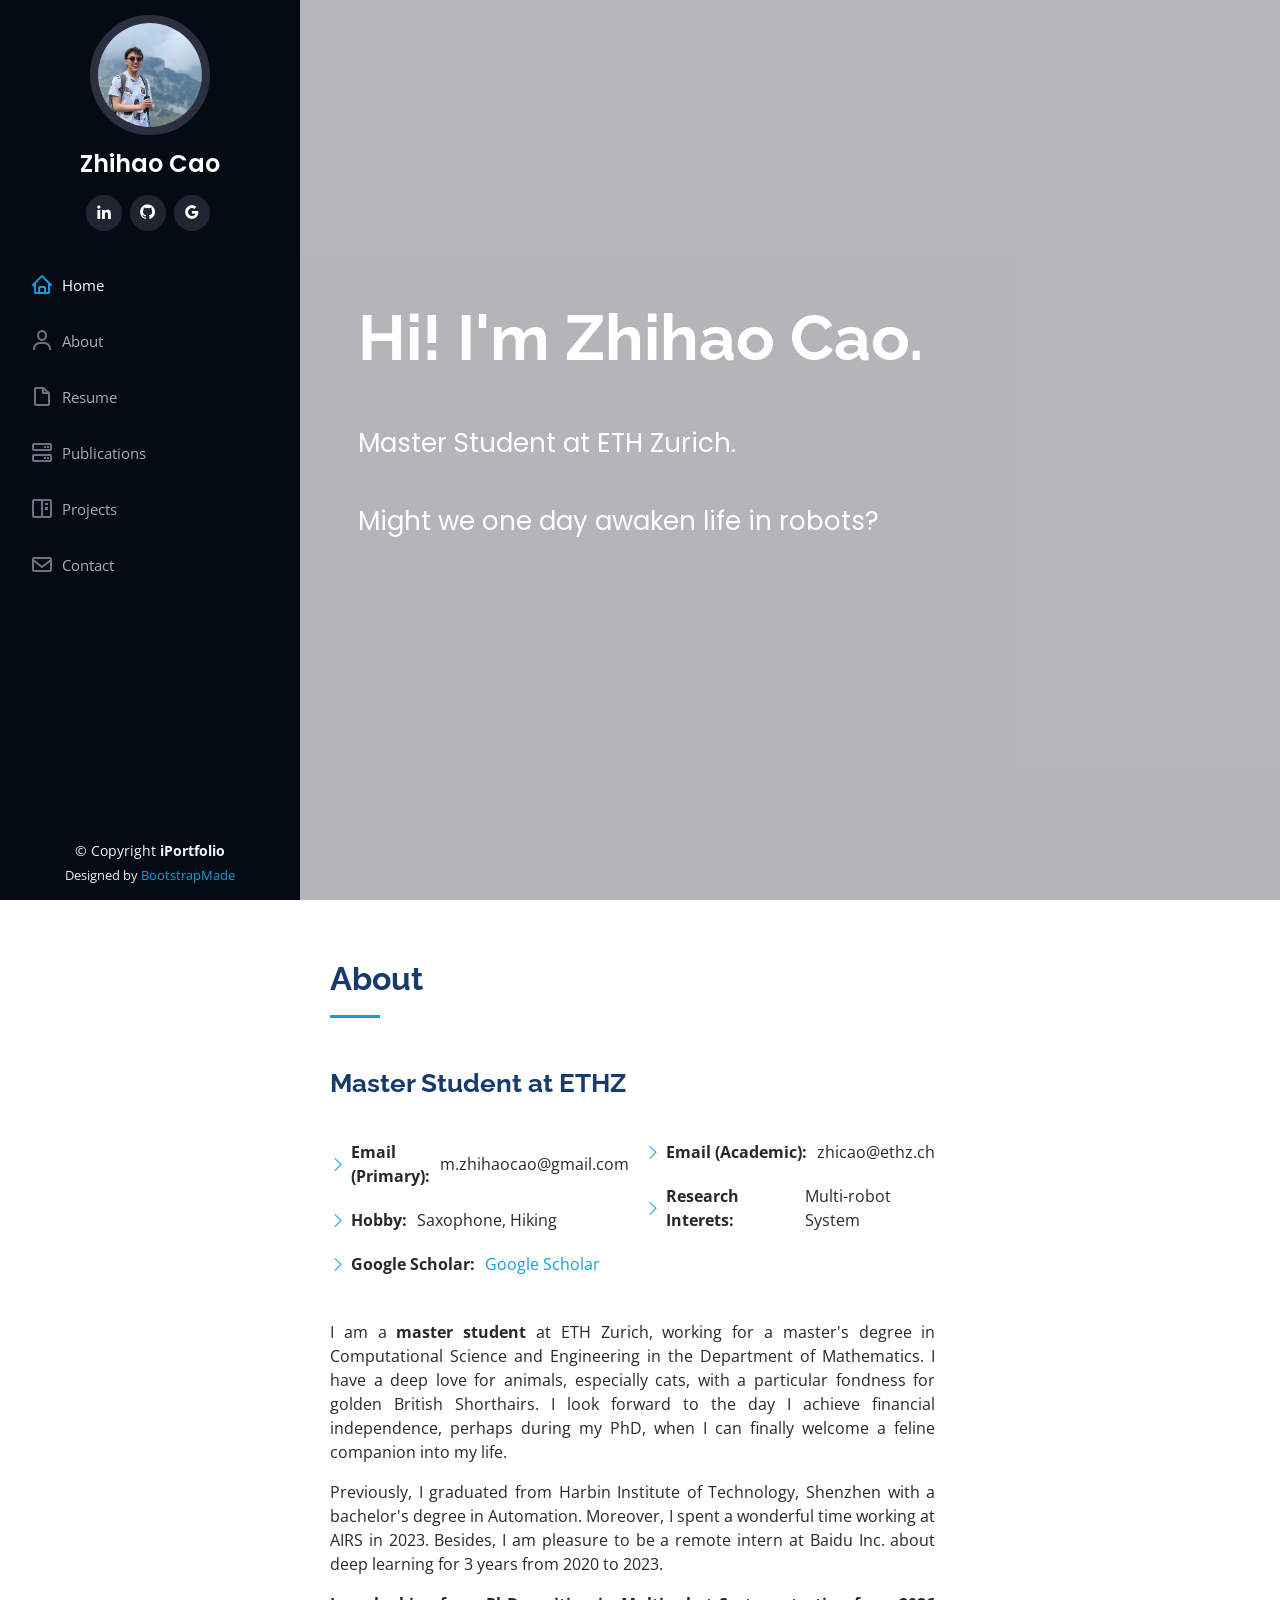
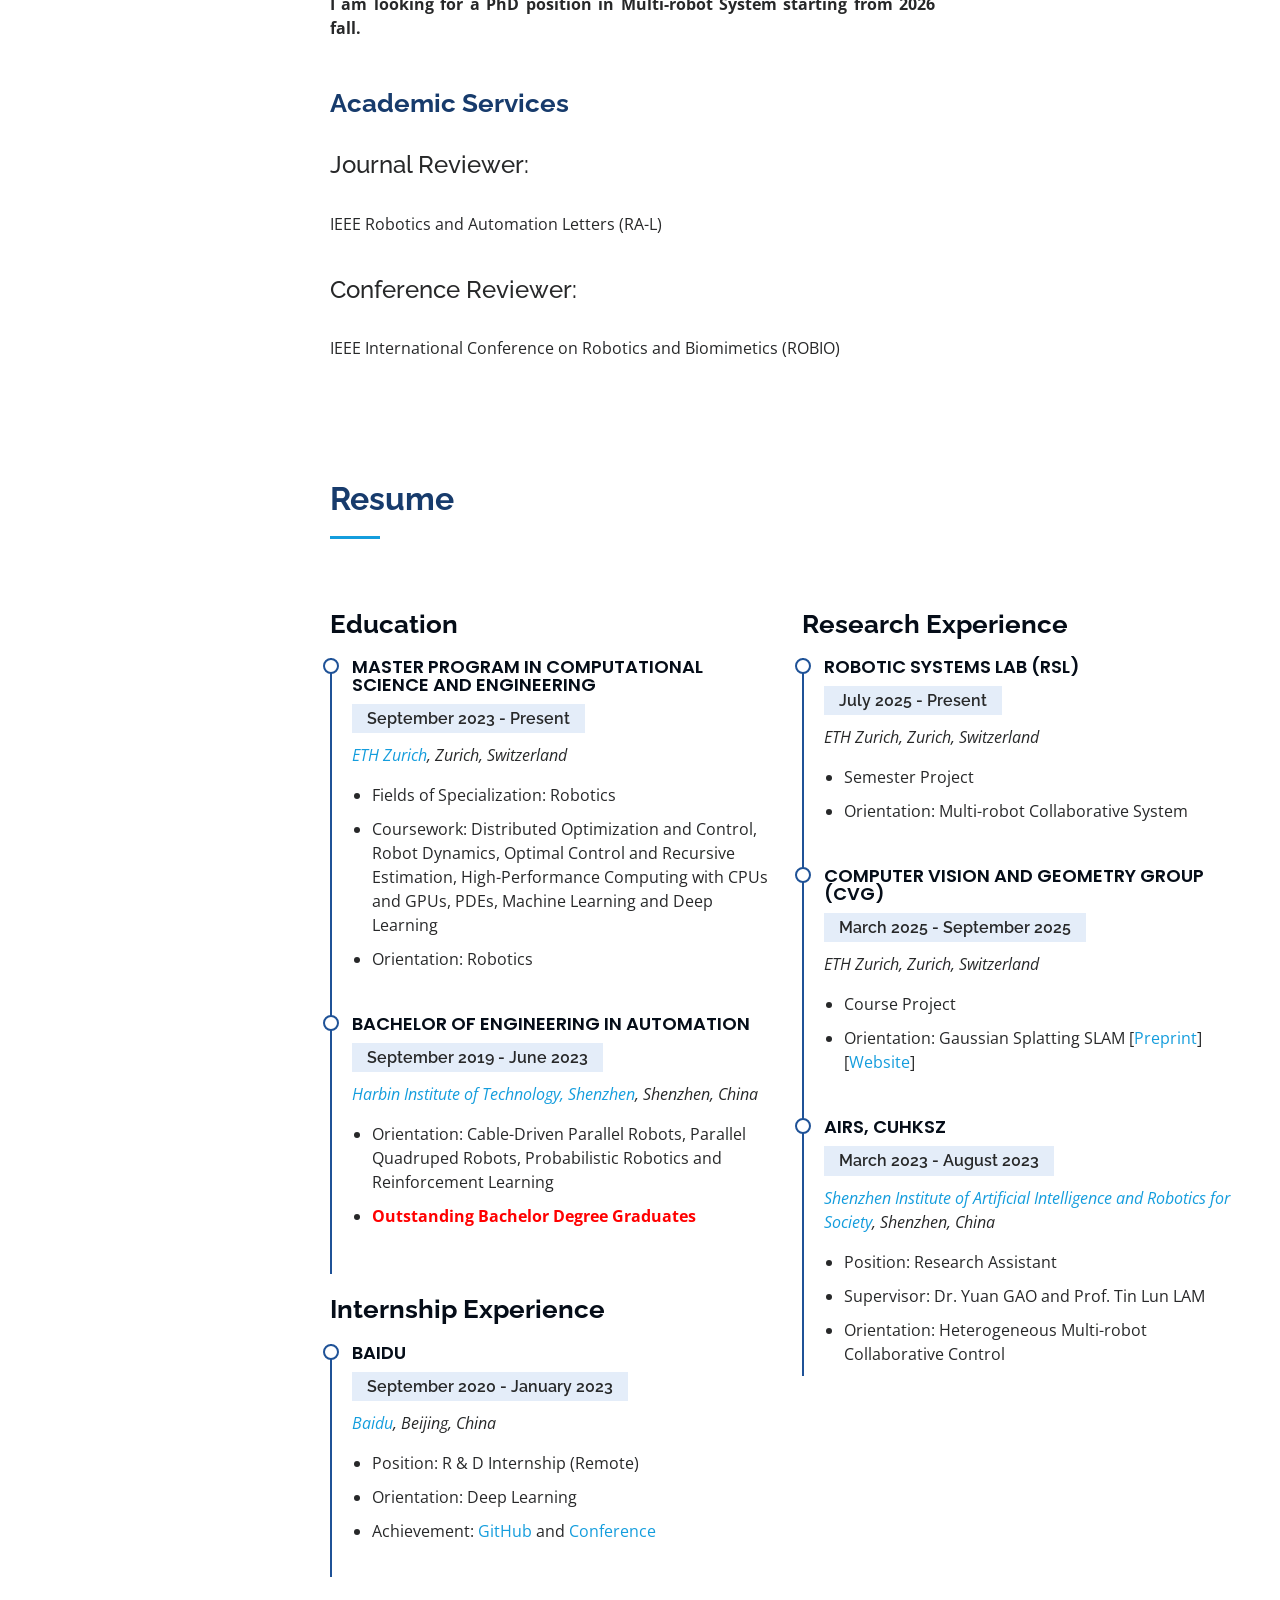
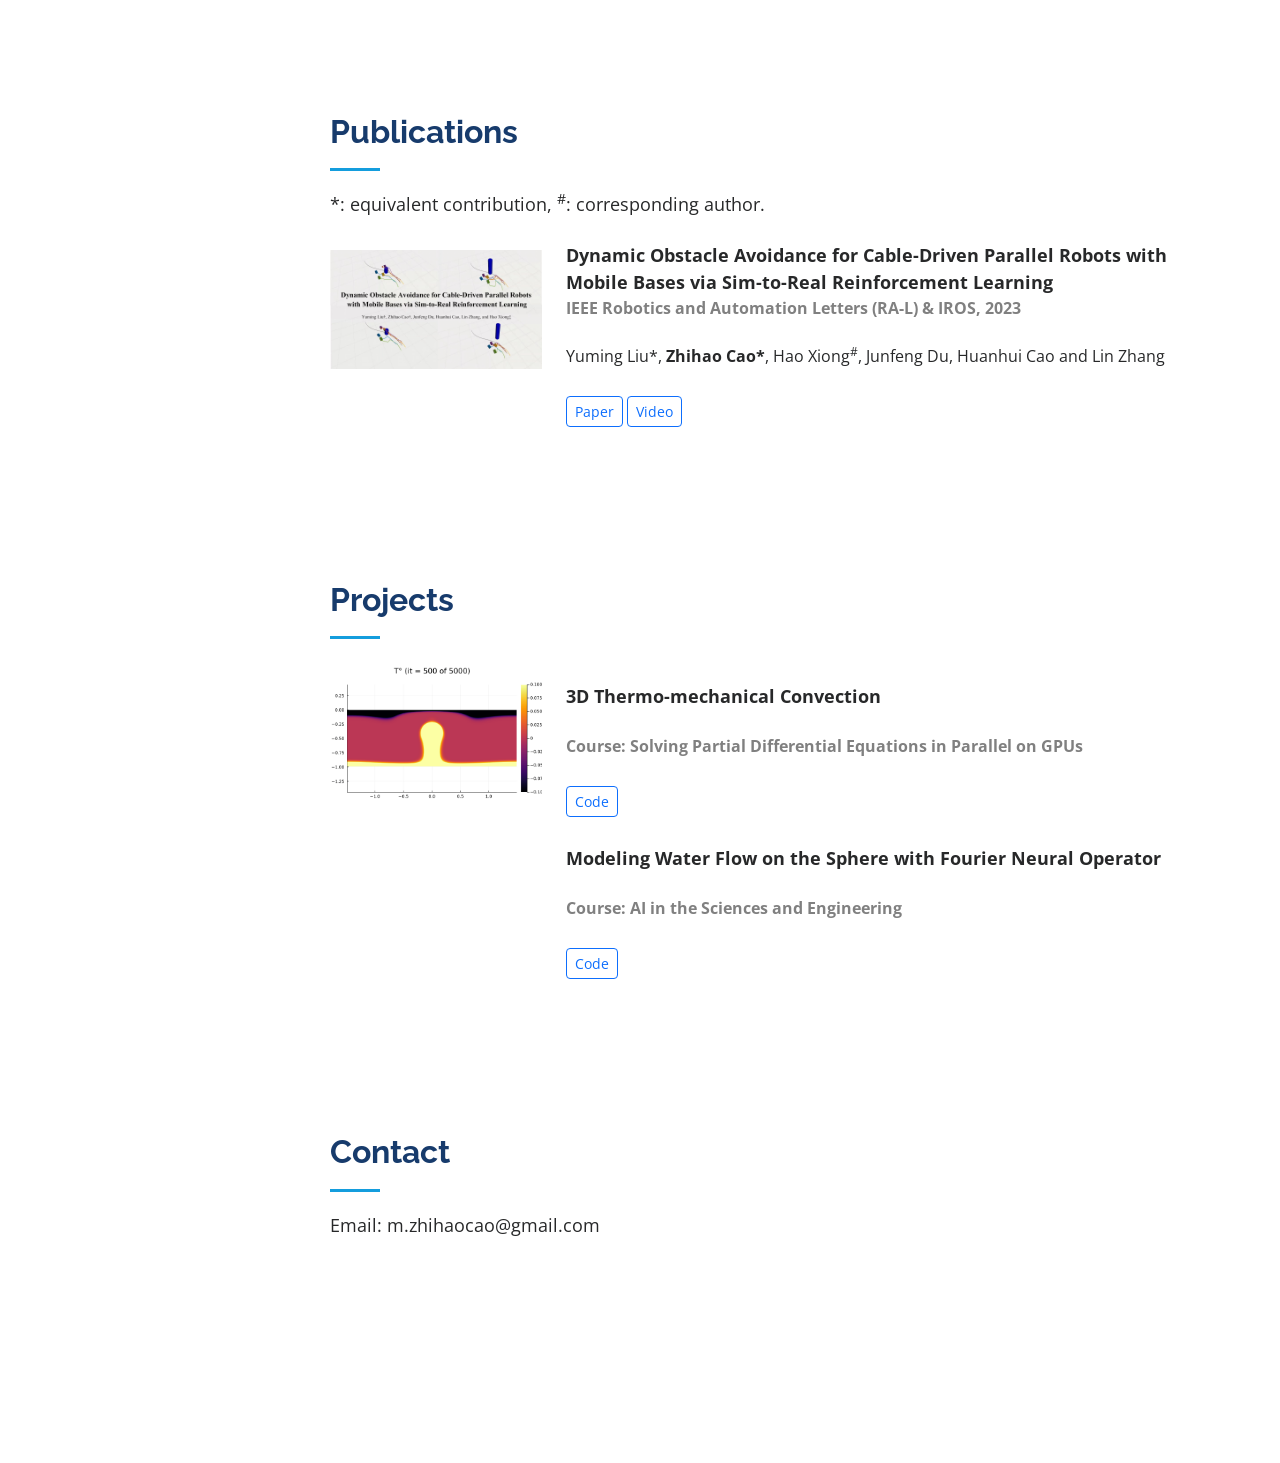
==== index.html @ 2701eff5 "Update Update" ====
<!DOCTYPE html>
<html lang="en">

<head>
  <meta charset="utf-8">
  <meta content="width=device-width, initial-scale=1.0" name="viewport">

  <title>Zhihao Cao</title>
  <meta content="" name="description">
  <meta content="" name="keywords">

  <!-- Favicons -->
  <link href="assets/img/favicon.png" rel="icon">
  <link href="assets/img/favicon.png" rel="apple-touch-icon">

  <!-- Google Fonts -->
  <link href="https://fonts.googleapis.com/css?family=Open+Sans:300,300i,400,400i,600,600i,700,700i|Raleway:300,300i,400,400i,500,500i,600,600i,700,700i|Poppins:300,300i,400,400i,500,500i,600,600i,700,700i" rel="stylesheet">

  <!-- Vendor CSS Files -->
  <link href="assets/vendor/aos/aos.css" rel="stylesheet">
  <link href="assets/vendor/bootstrap/css/bootstrap.min.css" rel="stylesheet">
  <link href="assets/vendor/bootstrap-icons/bootstrap-icons.css" rel="stylesheet">
  <link href="assets/vendor/boxicons/css/boxicons.min.css" rel="stylesheet">
  <link href="assets/vendor/glightbox/css/glightbox.min.css" rel="stylesheet">
  <link href="assets/vendor/swiper/swiper-bundle.min.css" rel="stylesheet">

  <!-- Template Main CSS File -->
  <link href="assets/css/style.css" rel="stylesheet">

  <!-- =======================================================
  * Template Name: iPortfolio
  * Updated: Nov 17 2023 with Bootstrap v5.3.2
  * Template URL: https://bootstrapmade.com/iportfolio-bootstrap-portfolio-websites-template/
  * Author: BootstrapMade.com
  * License: https://bootstrapmade.com/license/
  ======================================================== -->
</head>

<body>

  <!-- ======= Mobile nav toggle button ======= -->
  <i class="bi bi-list mobile-nav-toggle d-xl-none"></i>

  <!-- ======= Header ======= -->
  <header id="header">
    <div class="d-flex flex-column">

      <div class="profile">
        <img src="assets/img/profile.jpg" alt="" class="img-fluid rounded-circle">
        <h1 class="text-light"><a href="index.html">Zhihao Cao</a></h1>
        <div class="social-links mt-3 text-center">
          <a href="https://www.linkedin.com/in/zhihao-cao-980289285/" class="linkedin"><i class="bx bxl-linkedin"></i></a>
          <a href="https://github.com/WhiteFireFox" class="github"><i class="bx bxl-github"></i></a>
          <a href="https://scholar.google.com/citations?user=wr1bDPoAAAAJ&hl=en" class="google-scholar"><i class="bx bxl-google"></i></a>
        </div>
      </div>

      <nav id="navbar" class="nav-menu navbar">
        <ul>
          <li><a href="#hero" class="nav-link scrollto active"><i class="bx bx-home"></i> <span>Home</span></a></li>
          <li><a href="#about" class="nav-link scrollto"><i class="bx bx-user"></i> <span>About</span></a></li>
          <li><a href="#resume" class="nav-link scrollto"><i class="bx bx-file-blank"></i> <span>Resume</span></a></li>
          <li><a href="#publications" class="nav-link scrollto"><i class="bx bx-server"></i> <span>Publications</span></a></li>
          <li><a href="#projects" class="nav-link scrollto"><i class="bx bx-book-content"></i> <span>Projects</span></a></li>
          <li><a href="#contact" class="nav-link scrollto"><i class="bx bx-envelope"></i> <span>Contact</span></a></li>
        </ul>
      </nav><!-- .nav-menu -->
    </div>
  </header><!-- End Header -->

  <!-- ======= Hero Section ======= -->
  <section id="hero" class="d-flex flex-column justify-content-center align-items-center">
    <div class="hero-container" data-aos="fade-in">
      <h1>Hi! I'm Zhihao Cao.</h1><br><br>
      <p>Master Student at ETH Zurich.<br><br>Might we one day awaken life in robots?</p>
    </div>
  </section><!-- End Hero -->

  <main id="main">

    <!-- ======= About Section ======= -->
    <section id="about" class="about">
      <div class="container">

        <div class="section-title">
          <h2>About</h2>
        </div>

        <div class="row">
          <div class="col-lg-8 pt-4 pt-lg-0 content" data-aos="fade-left">
            <h3>Master Student at ETHZ</h3>
            <p class="fst-italic">
            </p>
            <br>
            <div class="row">
              <div class="col-lg-6">
                <ul>
                  <li><i class="bi bi-chevron-right"></i> <strong>Email (Primary):</strong> <span>m.zhihaocao@gmail.com</span></li>
                  <li><i class="bi bi-chevron-right"></i> <strong>Hobby:</strong> <span>Saxophone, Hiking</span></li>
                  <li><i class="bi bi-chevron-right"></i> <strong>Google Scholar:</strong> <span><a href="https://scholar.google.com/citations?user=wr1bDPoAAAAJ&hl=en" target="_blank" rel="external">Google Scholar</a></span></li>
                </ul>
              </div>
              <div class="col-lg-6">
                <ul>
                  <li><i class="bi bi-chevron-right"></i> <strong>Email (Academic):</strong> <span>zhicao@ethz.ch</span></li>
                  <li><i class="bi bi-chevron-right"></i> <strong>Research Interets:</strong> <span>Multi-robot System</span></li>
                </ul>
              </div>
            </div>
            <br>
            <p align="justify">I am a <b>master student</b> at ETH Zurich, 
              working for a master's degree in Computational Science and Engineering in the Department of Mathematics. 
              I have a deep love for animals, especially cats, with a particular fondness for golden British Shorthairs. 
              I look forward to the day I achieve financial independence, perhaps during my PhD, when I can finally welcome a feline companion into my life.</p>
            <p align="justify">Previously, I graduated from Harbin Institute of Technology, Shenzhen with a bachelor's degree in Automation.
              Moreover, I spent a wonderful time working at AIRS in 2023. Besides, I am pleasure to be a remote intern at Baidu Inc. about deep learning 
              for 3 years from 2020 to 2023.</p>
            <p align="justify"><b>I am looking for a PhD position in Multi-robot System starting from 2026 fall.</b></p>
          </div>
        </div>

        <br><br>
        <div class="row">
          <div class="col-lg-8 pt-4 pt-lg-0 content" data-aos="fade-left">
            <h3>Academic Services</h3><br>
            <h4>Journal Reviewer:</h3><br>
              <p align="justify">IEEE Robotics and Automation Letters (RA-L)</p><br>
            <h4>Conference Reviewer:</h3><br>
              <p align="justify">IEEE International Conference on Robotics and Biomimetics (ROBIO)</p>
          </div>
        </div>
      </div>
    </section>


    <!-- ======= Resume Section ======= -->
    <section id="resume" class="resume">
      <div class="container">

        <div class="section-title">
          <h2>Resume</h2>
          </div>
        <div class="row">
          <div class="col-lg-6" data-aos="fade-up">
            <h3 class="resume-title">Education</h3>
            <div class="resume-item">
              <h4>Master Program in Computational Science and Engineering</h4>
              <h5>September 2023 - Present</h5>
              <p><em><a href="https://ethz.ch/en.html" target="_blank">ETH Zurich</a>, Zurich, Switzerland</em></p>
              <ul>
                <li>Fields of Specialization: Robotics</li>
                <li>Coursework: Distributed Optimization and Control, Robot Dynamics, Optimal Control and Recursive Estimation, High-Performance Computing with CPUs and GPUs, PDEs, Machine Learning and Deep Learning</li>
                <li>Orientation: Robotics</li>
              </ul>
            </div>
            <div class="resume-item">
              <h4>Bachelor of Engineering in Automation</h4>
              <h5>September 2019 - June 2023</h5>
              <p><em><a href="http://en.hitsz.edu.cn/" target="_blank">Harbin Institute of Technology, Shenzhen</a>, Shenzhen, China</em></p>
              <ul>
                <li>Orientation: Cable-Driven Parallel Robots, Parallel Quadruped Robots, Probabilistic Robotics and Reinforcement Learning
                </li>
                <li><b><font color="red">Outstanding Bachelor Degree Graduates</font></b>
                </li>
              </ul>
            </div>
            <h3 class="resume-title">Internship Experience</h3>
            <div class="resume-item pb-0">
              <h4>Baidu</h4>
              <h5>September 2020 - January 2023</h5>
              <p><em><a href="https://home.baidu.com/" target="_blank">
                Baidu</a>, Beijing, China</em></p>
                <ul>
                  <li>Position: R & D Internship (Remote)</li>
                  <li>Orientation: Deep Learning</li>
                  <li>Achievement: <a href="https://github.com/AgentMaker" target="_blank">
                    GitHub</a> and 
                    <a href="https://www.wavesummit.com.cn/2021Winter/#/agenda?page=1" target="_blank">
                    Conference</a>
                  </li><br>
                </ul>
            </div>
          </div>

          <div class="col-lg-6" data-aos="fade-up" data-aos-delay="100">
            <h3 class="resume-title">Research Experience</h3>
            <div class="resume-item">
              <h4>Robotic Systems Lab (RSL)</h4>
              <h5>July 2025 - Present</h5>
              <p><em>ETH Zurich, Zurich, Switzerland</em></p>
              <ul>
                <li>Semester Project</li>
                <li>Orientation: Multi-robot Collaborative System<br></li>
              </ul>
            </div>
            <div class="resume-item">
              <h4>Computer Vision and Geometry Group (CVG)</h4>
              <h5>March 2025 - September 2025</h5>
              <p><em>ETH Zurich, Zurich, Switzerland</em></p>
              <ul>
                <li>Course Project</li>
                <li>Orientation: Gaussian Splatting SLAM [<a href="https://arxiv.org/abs/2509.14191" target="_blank">Preprint</a>] [<a href="https://anonymous.4open.science/w/MCGSSLAM-A8F8" target="_blank">Website</a>]<br></li>
              </ul>
            </div>
            <div class="resume-item">
              <h4>AIRS, CUHKSZ</h4>
              <h5>March 2023 - August 2023</h5>
              <p><em><a href="https://airs.cuhk.edu.cn" target="_blank">
                Shenzhen Institute of Artificial Intelligence and Robotics for Society</a>, Shenzhen, China</em></p>
              <ul>
                <li>Position: Research Assistant</li>			
                <li>Supervisor: Dr. Yuan GAO and Prof. Tin Lun LAM</li>
                <li>Orientation: Heterogeneous Multi-robot Collaborative Control<br></li>
              </ul>
            </div>
            
          </div>

        </div>

      </div>
    </section><!-- End Resume Section -->

    <!-- ======= Publication Section ======= -->
    <section id="publications" class="services">
      <div class="container">

        <div class="section-title">
          <h2>Publications</h2>
          <font size="4pt" >*: equivalent contribution, <sup>#</sup>:  corresponding author.</font><br><br>
          <div class="row gy-4">
            <div class="col-lg-3 pt-lg-2">
              <img src="assets/img/publication/rl_mcdpr.jpg" class="img-fluid" alt="">
            </div>
            <div class="col-lg-8 pt-4 pt-lg-0 content">
              <p class="font-italic">
                <font size="4pt"><b>Dynamic Obstacle Avoidance for Cable-Driven Parallel Robots with Mobile Bases via Sim-to-Real Reinforcement Learning</b></font><br>
                <strong>
                  <font size="3pt" color="grey"> IEEE Robotics and Automation Letters (RA-L) & IROS, 2023</font>
                </strong>
                <br><br>
                <font size="3pt">Yuming Liu*, <b>Zhihao Cao*</b>, Hao Xiong<sup>#</sup>, Junfeng Du, Huanhui Cao and Lin Zhang</font><br><br>
                <a class="btn btn-outline-primary my-1 mr-1 btn-sm" href="https://ieeexplore.ieee.org/document/10035491" target="_blank">Paper</a>
                <a class="btn btn-outline-primary my-1 mr-1 btn-sm" href="https://youtu.be/GRsL08lmYvA" target="_blank">Video</a>
              </p>
              </p>
            </div>
          </div>
        </div>
      </div>
    </section><!-- End Services Section -->

    <!-- ======= Portfolio Section ======= -->
    <section id="projects" class="services">
      <div class="container">
        <div class="section-title">
          <h2>Projects</h2>
          <div class="row gy-4">
            <div class="col-lg-3 pt-lg-2">
              <img src="assets/img/project/ThermalConvect2D_MPI.gif" class="img-fluid" alt="">
            </div>
            <div class="col-lg-8 pt-4 pt-lg-0 content">
              <p class="font-italic">
                <br><font size="4pt"><b>3D Thermo-mechanical Convection</b></font><br><br>
                <strong>
                  <font size="3pt" color="grey">Course: Solving Partial Differential Equations in Parallel on GPUs</font>
                </strong><br><br>
                <a class="btn btn-outline-primary my-1 mr-1 btn-sm" href="https://github.com/WhiteFireFox/ThermalConvection3D.jl" target="_blank">Code</a>
              </p>
              </p>
            </div>
          </div>

          <div class="row gy-4">
            <div class="col-lg-3 pt-lg-2">
              <img src="https://developer-blogs.nvidia.com/wp-content/uploads/2023/07/Spherical_Fourier_Neural.gif" class="img-fluid" alt="">
            </div>
            <div class="col-lg-8 pt-4 pt-lg-0 content">
              <p class="font-italic">
                <br><font size="4pt"><b>Modeling Water Flow on the Sphere with Fourier Neural Operator</b></font><br><br>
                <strong>
                  <font size="3pt" color="grey">Course: AI in the Sciences and Engineering</font>
                </strong><br><br>
                <a class="btn btn-outline-primary my-1 mr-1 btn-sm" href="https://github.com/WhiteFireFox/SFNO_Shallowwater" target="_blank">Code</a>
              </p>
              </p>
            </div>
          </div>
        </div>
      </div>
    </section><!-- End Services Section -->

    <!-- ======= Contact Section ======= -->
    <section id="contact" class="contact">
      <div class="container">

        <div class="section-title">
          <h2>Contact</h2>
          <font size="4pt" >Email: m.zhihaocao@gmail.com</font>
        </div><br><br>

        <p>
          <center>
          <div align="center" style="width:20%">
            <script type="text/javascript" id="clstr_globe" src="//clustrmaps.com/globe.js?t=tt&d=B5bO98Mq1KB4wI9Zf76R9PxFoZCmFmQDu5qI5DV2rmY"></script>
          </div>        
          </center>
        </p>

      </div>
    </section><!-- End Contact Section -->

  </main><!-- End #main -->

  <!-- ======= Footer ======= -->
  <footer id="footer">
    <div class="container">
      <div class="copyright">
        &copy; Copyright <strong><span>iPortfolio</span></strong>
      </div>
      <div class="credits">
        <!-- All the links in the footer should remain intact. -->
        <!-- You can delete the links only if you purchased the pro version. -->
        <!-- Licensing information: https://bootstrapmade.com/license/ -->
        <!-- Purchase the pro version with working PHP/AJAX contact form: https://bootstrapmade.com/iportfolio-bootstrap-portfolio-websites-template/ -->
        Designed by <a href="https://bootstrapmade.com/">BootstrapMade</a>
      </div>
    </div>
  </footer><!-- End  Footer -->

  <a href="#" class="back-to-top d-flex align-items-center justify-content-center"><i class="bi bi-arrow-up-short"></i></a>

  <!-- Vendor JS Files -->
  <script src="assets/vendor/purecounter/purecounter_vanilla.js"></script>
  <script src="assets/vendor/aos/aos.js"></script>
  <script src="assets/vendor/bootstrap/js/bootstrap.bundle.min.js"></script>
  <script src="assets/vendor/glightbox/js/glightbox.min.js"></script>
  <script src="assets/vendor/isotope-layout/isotope.pkgd.min.js"></script>
  <script src="assets/vendor/swiper/swiper-bundle.min.js"></script>
  <script src="assets/vendor/typed.js/typed.umd.js"></script>
  <script src="assets/vendor/waypoints/noframework.waypoints.js"></script>
  <script src="assets/vendor/php-email-form/validate.js"></script>

  <!-- Template Main JS File -->
  <script src="assets/js/main.js"></script>

</body>

</html>
---- assets/css/style.css ----
/**
* Template Name: iPortfolio
* Updated: Nov 17 2023 with Bootstrap v5.3.2
* Template URL: https://bootstrapmade.com/iportfolio-bootstrap-portfolio-websites-template/
* Author: BootstrapMade.com
* License: https://bootstrapmade.com/license/
*/

/*--------------------------------------------------------------
# General
--------------------------------------------------------------*/
body {
  font-family: "Open Sans", sans-serif;
  color: #272829;
}

a {
  color: #149ddd;
  text-decoration: none;
}

a:hover {
  color: #37b3ed;
  text-decoration: none;
}

h1,
h2,
h3,
h4,
h5,
h6 {
  font-family: "Raleway", sans-serif;
}

/*--------------------------------------------------------------
# Back to top button
--------------------------------------------------------------*/
.back-to-top {
  position: fixed;
  visibility: hidden;
  opacity: 0;
  right: 15px;
  bottom: 15px;
  z-index: 996;
  background: #149ddd;
  width: 40px;
  height: 40px;
  border-radius: 50px;
  transition: all 0.4s;
}

.back-to-top i {
  font-size: 28px;
  color: #fff;
  line-height: 0;
}

.back-to-top:hover {
  background: #2eafec;
  color: #fff;
}

.back-to-top.active {
  visibility: visible;
  opacity: 1;
}

/*--------------------------------------------------------------
# Header
--------------------------------------------------------------*/
#header {
  position: fixed;
  top: 0;
  left: 0;
  bottom: 0;
  width: 300px;
  transition: all ease-in-out 0.5s;
  z-index: 9997;
  transition: all 0.5s;
  padding: 0 15px;
  background: #040b14;
  overflow-y: auto;
}

#header .profile img {
  margin: 15px auto;
  display: block;
  width: 120px;
  border: 8px solid #2c2f3f;
}

#header .profile h1 {
  font-size: 24px;
  margin: 0;
  padding: 0;
  font-weight: 600;
  -moz-text-align-last: center;
  text-align-last: center;
  font-family: "Poppins", sans-serif;
}

#header .profile h1 a,
#header .profile h1 a:hover {
  color: #fff;
  text-decoration: none;
}

#header .profile .social-links a {
  font-size: 18px;
  display: inline-block;
  background: #212431;
  color: #fff;
  line-height: 1;
  padding: 8px 0;
  margin-right: 4px;
  border-radius: 50%;
  text-align: center;
  width: 36px;
  height: 36px;
  transition: 0.3s;
}

#header .profile .social-links a:hover {
  background: #149ddd;
  color: #fff;
  text-decoration: none;
}

#main {
  margin-left: 300px;
}

.container,
.container-fluid {
  padding-left: 30px;
  padding-right: 30px;
}

@media (max-width: 1199px) {
  #header {
    left: -300px;
  }

  #main {
    margin-left: 0;
  }

  .container,
  .container-fluid {
    padding-left: 12px;
    padding-right: 12px;
  }
}

/*--------------------------------------------------------------
# Navigation Menu
--------------------------------------------------------------*/
/* Desktop Navigation */
.nav-menu {
  padding: 30px 0 0 0;
}

.nav-menu * {
  margin: 0;
  padding: 0;
  list-style: none;
}

.nav-menu>ul>li {
  position: relative;
  white-space: nowrap;
}

.nav-menu a,
.nav-menu a:focus {
  display: flex;
  align-items: center;
  color: #a8a9b4;
  padding: 12px 15px;
  margin-bottom: 8px;
  transition: 0.3s;
  font-size: 15px;
}

.nav-menu a i,
.nav-menu a:focus i {
  font-size: 24px;
  padding-right: 8px;
  color: #6f7180;
}

.nav-menu a:hover,
.nav-menu .active,
.nav-menu .active:focus,
.nav-menu li:hover>a {
  text-decoration: none;
  color: #fff;
}

.nav-menu a:hover i,
.nav-menu .active i,
.nav-menu .active:focus i,
.nav-menu li:hover>a i {
  color: #149ddd;
}

/* Mobile Navigation */
.mobile-nav-toggle {
  position: fixed;
  right: 15px;
  top: 15px;
  z-index: 9998;
  border: 0;
  font-size: 24px;
  transition: all 0.4s;
  outline: none !important;
  background-color: #149ddd;
  color: #fff;
  width: 40px;
  height: 40px;
  display: inline-flex;
  align-items: center;
  justify-content: center;
  line-height: 0;
  border-radius: 50px;
  cursor: pointer;
}

.mobile-nav-active {
  overflow: hidden;
}

.mobile-nav-active #header {
  left: 0;
}

/*--------------------------------------------------------------
# Hero Section
--------------------------------------------------------------*/
#hero {
  width: 100%;
  height: 100vh;
  background: url("../img/hero-bg.png") top center;
  background-size: cover;
}

#hero:before {
  content: "";
  background: rgba(5, 13, 24, 0.3);
  position: absolute;
  bottom: 0;
  top: 0;
  left: 0;
  right: 0;
  z-index: 1;
}

#hero .hero-container {
  position: relative;
  z-index: 2;
  min-width: 300px;
}

#hero h1 {
  margin: 0 0 10px 0;
  font-size: 64px;
  font-weight: 700;
  line-height: 56px;
  color: #fff;
}

#hero p {
  color: #fff;
  margin-bottom: 50px;
  font-size: 26px;
  font-family: "Poppins", sans-serif;
}

#hero p span {
  color: #fff;
  padding-bottom: 4px;
  letter-spacing: 1px;
  border-bottom: 3px solid #149ddd;
}

@media (min-width: 1024px) {
  #hero {
    background-attachment: fixed;
  }
}

@media (max-width: 768px) {
  #hero h1 {
    font-size: 28px;
    line-height: 36px;
  }

  #hero h2 {
    font-size: 18px;
    line-height: 24px;
    margin-bottom: 30px;
  }
}

/*--------------------------------------------------------------
# Sections General
--------------------------------------------------------------*/
section {
  padding: 60px 0;
  overflow: hidden;
}

.section-bg {
  background: #f5f8fd;
}

.section-title {
  padding-bottom: 30px;
}

.section-title h2 {
  font-size: 32px;
  font-weight: bold;
  margin-bottom: 20px;
  padding-bottom: 20px;
  position: relative;
  color: #173b6c;
}

.section-title h2::after {
  content: "";
  position: absolute;
  display: block;
  width: 50px;
  height: 3px;
  background: #149ddd;
  bottom: 0;
  left: 0;
}

.section-title p {
  margin-bottom: 0;
}

/*--------------------------------------------------------------
# About
--------------------------------------------------------------*/
.about .content h3 {
  font-weight: 700;
  font-size: 26px;
  color: #173b6c;
}

.about .content ul {
  list-style: none;
  padding: 0;
}

.about .content ul li {
  margin-bottom: 20px;
  display: flex;
  align-items: center;
}

.about .content ul strong {
  margin-right: 10px;
}

.about .content ul i {
  font-size: 16px;
  margin-right: 5px;
  color: #149ddd;
  line-height: 0;
}

.about .content p:last-child {
  margin-bottom: 0;
}

/*--------------------------------------------------------------
# Facts
--------------------------------------------------------------*/
.facts {
  padding-bottom: 30px;
}

.facts .count-box {
  padding: 30px;
  width: 100%;
}

.facts .count-box i {
  display: block;
  font-size: 44px;
  color: #149ddd;
  float: left;
  line-height: 0;
}

.facts .count-box span {
  font-size: 48px;
  line-height: 40px;
  display: block;
  font-weight: 700;
  color: #050d18;
  margin-left: 60px;
}

.facts .count-box p {
  padding: 15px 0 0 0;
  margin: 0 0 0 60px;
  font-family: "Raleway", sans-serif;
  font-size: 14px;
  color: #122f57;
}

.facts .count-box a {
  font-weight: 600;
  display: block;
  margin-top: 20px;
  color: #122f57;
  font-size: 15px;
  font-family: "Poppins", sans-serif;
  transition: ease-in-out 0.3s;
}

.facts .count-box a:hover {
  color: #1f5297;
}

/*--------------------------------------------------------------
# Akills
--------------------------------------------------------------*/
.skills .progress {
  height: 60px;
  display: block;
  background: none;
  border-radius: 0;
}

.skills .progress .skill {
  padding: 0;
  margin: 0 0 6px 0;
  text-transform: uppercase;
  display: block;
  font-weight: 600;
  font-family: "Poppins", sans-serif;
  color: #050d18;
}

.skills .progress .skill .val {
  float: right;
  font-style: normal;
}

.skills .progress-bar-wrap {
  background: #dce8f8;
  height: 10px;
}

.skills .progress-bar {
  width: 1px;
  height: 10px;
  transition: 0.9s;
  background-color: #149ddd;
}

/*--------------------------------------------------------------
# Resume
--------------------------------------------------------------*/
.resume .resume-title {
  font-size: 26px;
  font-weight: 700;
  margin-top: 20px;
  margin-bottom: 20px;
  color: #050d18;
}

.resume .resume-item {
  padding: 0 0 20px 20px;
  margin-top: -2px;
  border-left: 2px solid #1f5297;
  position: relative;
}

.resume .resume-item h4 {
  line-height: 18px;
  font-size: 18px;
  font-weight: 600;
  text-transform: uppercase;
  font-family: "Poppins", sans-serif;
  color: #050d18;
  margin-bottom: 10px;
}

.resume .resume-item h5 {
  font-size: 16px;
  background: #e4edf9;
  padding: 5px 15px;
  display: inline-block;
  font-weight: 600;
  margin-bottom: 10px;
}

.resume .resume-item ul {
  padding-left: 20px;
}

.resume .resume-item ul li {
  padding-bottom: 10px;
}

.resume .resume-item:last-child {
  padding-bottom: 0;
}

.resume .resume-item::before {
  content: "";
  position: absolute;
  width: 16px;
  height: 16px;
  border-radius: 50px;
  left: -9px;
  top: 0;
  background: #fff;
  border: 2px solid #1f5297;
}

/*--------------------------------------------------------------
# Portfolio
--------------------------------------------------------------*/
.portfolio .portfolio-item {
  margin-bottom: 30px;
}

.portfolio #portfolio-flters {
  padding: 0;
  margin: 0 auto 35px auto;
  list-style: none;
  text-align: center;
  background: #fff;
  border-radius: 50px;
  padding: 2px 15px;
}

.portfolio #portfolio-flters li {
  cursor: pointer;
  display: inline-block;
  padding: 10px 15px 8px 15px;
  font-size: 14px;
  font-weight: 600;
  line-height: 1;
  text-transform: uppercase;
  color: #272829;
  margin-bottom: 5px;
  transition: all 0.3s ease-in-out;
}

.portfolio #portfolio-flters li:hover,
.portfolio #portfolio-flters li.filter-active {
  color: #149ddd;
}

.portfolio #portfolio-flters li:last-child {
  margin-right: 0;
}

.portfolio .portfolio-wrap {
  transition: 0.3s;
  position: relative;
  overflow: hidden;
  z-index: 1;
}

.portfolio .portfolio-wrap::before {
  content: "";
  background: rgba(255, 255, 255, 0.5);
  position: absolute;
  left: 0;
  right: 0;
  top: 0;
  bottom: 0;
  transition: all ease-in-out 0.3s;
  z-index: 2;
  opacity: 0;
}

.portfolio .portfolio-wrap .portfolio-links {
  opacity: 1;
  left: 0;
  right: 0;
  bottom: -60px;
  z-index: 3;
  position: absolute;
  transition: all ease-in-out 0.3s;
  display: flex;
  justify-content: center;
}

.portfolio .portfolio-wrap .portfolio-links a {
  color: #fff;
  font-size: 28px;
  text-align: center;
  background: rgba(20, 157, 221, 0.75);
  transition: 0.3s;
  width: 50%;
}

.portfolio .portfolio-wrap .portfolio-links a:hover {
  background: rgba(20, 157, 221, 0.95);
}

.portfolio .portfolio-wrap .portfolio-links a+a {
  border-left: 1px solid #37b3ed;
}

.portfolio .portfolio-wrap:hover::before {
  top: 0;
  left: 0;
  right: 0;
  bottom: 0;
  opacity: 1;
}

.portfolio .portfolio-wrap:hover .portfolio-links {
  opacity: 1;
  bottom: 0;
}

/*--------------------------------------------------------------
# Portfolio Details
--------------------------------------------------------------*/
.portfolio-details {
  padding-top: 40px;
}

.portfolio-details .portfolio-details-slider img {
  width: 100%;
}

.portfolio-details .portfolio-details-slider .swiper-pagination {
  margin-top: 20px;
  position: relative;
}

.portfolio-details .portfolio-details-slider .swiper-pagination .swiper-pagination-bullet {
  width: 12px;
  height: 12px;
  background-color: #fff;
  opacity: 1;
  border: 1px solid #149ddd;
}

.portfolio-details .portfolio-details-slider .swiper-pagination .swiper-pagination-bullet-active {
  background-color: #149ddd;
}

.portfolio-details .portfolio-info {
  padding: 30px;
  box-shadow: 0px 0 30px rgba(5, 13, 24, 0.08);
}

.portfolio-details .portfolio-info h3 {
  font-size: 22px;
  font-weight: 700;
  margin-bottom: 20px;
  padding-bottom: 20px;
  border-bottom: 1px solid #eee;
}

.portfolio-details .portfolio-info ul {
  list-style: none;
  padding: 0;
  font-size: 15px;
}

.portfolio-details .portfolio-info ul li+li {
  margin-top: 10px;
}

.portfolio-details .portfolio-description {
  padding-top: 30px;
}

.portfolio-details .portfolio-description h2 {
  font-size: 26px;
  font-weight: 700;
  margin-bottom: 20px;
}

.portfolio-details .portfolio-description p {
  padding: 0;
}

/*--------------------------------------------------------------
# Services
--------------------------------------------------------------*/
.services .icon-box {
  margin-bottom: 20px;
}

.services .icon {
  float: left;
  display: flex;
  align-items: center;
  justify-content: center;
  width: 54px;
  height: 54px;
  background: #149ddd;
  border-radius: 50%;
  transition: 0.5s;
  border: 1px solid #149ddd;
}

.services .icon i {
  color: #fff;
  font-size: 24px;
  line-height: 0;
}

.services .icon-box:hover .icon {
  background: #fff;
}

.services .icon-box:hover .icon i {
  color: #149ddd;
}

.services .title {
  margin-left: 80px;
  font-weight: 700;
  margin-bottom: 15px;
  font-size: 18px;
}

.services .title a {
  color: #343a40;
}

.services .title a:hover {
  color: #149ddd;
}

.services .description {
  margin-left: 80px;
  line-height: 24px;
  font-size: 14px;
}

/*--------------------------------------------------------------
# Testimonials
--------------------------------------------------------------*/
.testimonials .testimonials-carousel,
.testimonials .testimonials-slider {
  overflow: hidden;
}

.testimonials .testimonial-item {
  box-sizing: content-box;
  text-align: center;
  min-height: 320px;
}

.testimonials .testimonial-item .testimonial-img {
  width: 90px;
  border-radius: 50%;
  margin: 0 auto;
}

.testimonials .testimonial-item h3 {
  font-size: 18px;
  font-weight: bold;
  margin: 10px 0 5px 0;
  color: #111;
}

.testimonials .testimonial-item h4 {
  font-size: 14px;
  color: #999;
  margin: 0;
}

.testimonials .testimonial-item .quote-icon-left,
.testimonials .testimonial-item .quote-icon-right {
  color: #c3e8fa;
  font-size: 26px;
}

.testimonials .testimonial-item .quote-icon-left {
  display: inline-block;
  left: -5px;
  position: relative;
}

.testimonials .testimonial-item .quote-icon-right {
  display: inline-block;
  right: -5px;
  position: relative;
  top: 10px;
}

.testimonials .testimonial-item p {
  font-style: italic;
  margin: 0 15px 15px 15px;
  padding: 20px;
  background: #fff;
  position: relative;
  margin-bottom: 35px;
  border-radius: 6px;
  box-shadow: 0px 2px 15px rgba(0, 0, 0, 0.1);
}

.testimonials .testimonial-item p::after {
  content: "";
  width: 0;
  height: 0;
  border-top: 20px solid #fff;
  border-right: 20px solid transparent;
  border-left: 20px solid transparent;
  position: absolute;
  bottom: -20px;
  left: calc(50% - 20px);
}

.testimonials .swiper-pagination {
  margin-top: 20px;
  position: relative;
}

.testimonials .swiper-pagination .swiper-pagination-bullet {
  width: 12px;
  height: 12px;
  background-color: #fff;
  opacity: 1;
  border: 1px solid #149ddd;
}

.testimonials .swiper-pagination .swiper-pagination-bullet-active {
  background-color: #149ddd;
}

/*--------------------------------------------------------------
# Contact
--------------------------------------------------------------*/
.contact {
  padding-bottom: 130px;
}

.contact .info {
  padding: 30px;
  background: #fff;
  width: 100%;
  box-shadow: 0 0 24px 0 rgba(0, 0, 0, 0.12);
}

.contact .info i {
  font-size: 20px;
  color: #149ddd;
  float: left;
  width: 44px;
  height: 44px;
  background: #dff3fc;
  display: flex;
  justify-content: center;
  align-items: center;
  border-radius: 50px;
  transition: all 0.3s ease-in-out;
}

.contact .info h4 {
  padding: 0 0 0 60px;
  font-size: 22px;
  font-weight: 600;
  margin-bottom: 5px;
  color: #050d18;
}

.contact .info p {
  padding: 0 0 10px 60px;
  margin-bottom: 20px;
  font-size: 14px;
  color: #173b6c;
}

.contact .info .email p {
  padding-top: 5px;
}

.contact .info .social-links {
  padding-left: 60px;
}

.contact .info .social-links a {
  font-size: 18px;
  display: inline-block;
  background: #333;
  color: #fff;
  line-height: 1;
  padding: 8px 0;
  border-radius: 50%;
  text-align: center;
  width: 36px;
  height: 36px;
  transition: 0.3s;
  margin-right: 10px;
}

.contact .info .social-links a:hover {
  background: #149ddd;
  color: #fff;
}

.contact .info .email:hover i,
.contact .info .address:hover i,
.contact .info .phone:hover i {
  background: #149ddd;
  color: #fff;
}

.contact .php-email-form {
  width: 100%;
  padding: 30px;
  background: #fff;
  box-shadow: 0 0 24px 0 rgba(0, 0, 0, 0.12);
}

.contact .php-email-form .form-group {
  padding-bottom: 8px;
}

.contact .php-email-form .validate {
  display: none;
  color: red;
  margin: 0 0 15px 0;
  font-weight: 400;
  font-size: 13px;
}

.contact .php-email-form .error-message {
  display: none;
  color: #fff;
  background: #ed3c0d;
  text-align: left;
  padding: 15px;
  font-weight: 600;
}

.contact .php-email-form .error-message br+br {
  margin-top: 25px;
}

.contact .php-email-form .sent-message {
  display: none;
  color: #fff;
  background: #18d26e;
  text-align: center;
  padding: 15px;
  font-weight: 600;
}

.contact .php-email-form .loading {
  display: none;
  background: #fff;
  text-align: center;
  padding: 15px;
}

.contact .php-email-form .loading:before {
  content: "";
  display: inline-block;
  border-radius: 50%;
  width: 24px;
  height: 24px;
  margin: 0 10px -6px 0;
  border: 3px solid #18d26e;
  border-top-color: #eee;
  animation: animate-loading 1s linear infinite;
}

.contact .php-email-form .form-group {
  margin-bottom: 15px;
}

.contact .php-email-form label {
  padding-bottom: 8px;
}

.contact .php-email-form input,
.contact .php-email-form textarea {
  border-radius: 0;
  box-shadow: none;
  font-size: 14px;
}

.contact .php-email-form input {
  height: 44px;
}

.contact .php-email-form textarea {
  padding: 10px 15px;
}

.contact .php-email-form button[type=submit] {
  background: #149ddd;
  border: 0;
  padding: 10px 24px;
  color: #fff;
  transition: 0.4s;
  border-radius: 4px;
}

.contact .php-email-form button[type=submit]:hover {
  background: #37b3ed;
}

@keyframes animate-loading {
  0% {
    transform: rotate(0deg);
  }

  100% {
    transform: rotate(360deg);
  }
}

/*--------------------------------------------------------------
# Breadcrumbs
--------------------------------------------------------------*/
.breadcrumbs {
  padding: 20px 0;
  background: #f9f9f9;
}

.breadcrumbs h2 {
  font-size: 26px;
  font-weight: 300;
}

.breadcrumbs ol {
  display: flex;
  flex-wrap: wrap;
  list-style: none;
  padding: 0;
  margin: 0;
  font-size: 15px;
}

.breadcrumbs ol li+li {
  padding-left: 10px;
}

.breadcrumbs ol li+li::before {
  display: inline-block;
  padding-right: 10px;
  color: #0e2442;
  content: "/";
}

@media (max-width: 768px) {
  .breadcrumbs .d-flex {
    display: block !important;
  }

  .breadcrumbs ol {
    display: block;
  }

  .breadcrumbs ol li {
    display: inline-block;
  }
}

/*--------------------------------------------------------------
# Footer
--------------------------------------------------------------*/
#footer {
  padding: 15px;
  color: #f4f6fd;
  font-size: 14px;
  position: fixed;
  left: 0;
  bottom: 0;
  width: 300px;
  z-index: 9999;
  background: #040b14;
}

#footer .copyright {
  text-align: center;
}

#footer .credits {
  padding-top: 5px;
  text-align: center;
  font-size: 13px;
  color: #eaebf0;
}

@media (max-width: 1199px) {
  #footer {
    position: static;
    width: auto;
    padding-right: 20px 15px;
  }
}
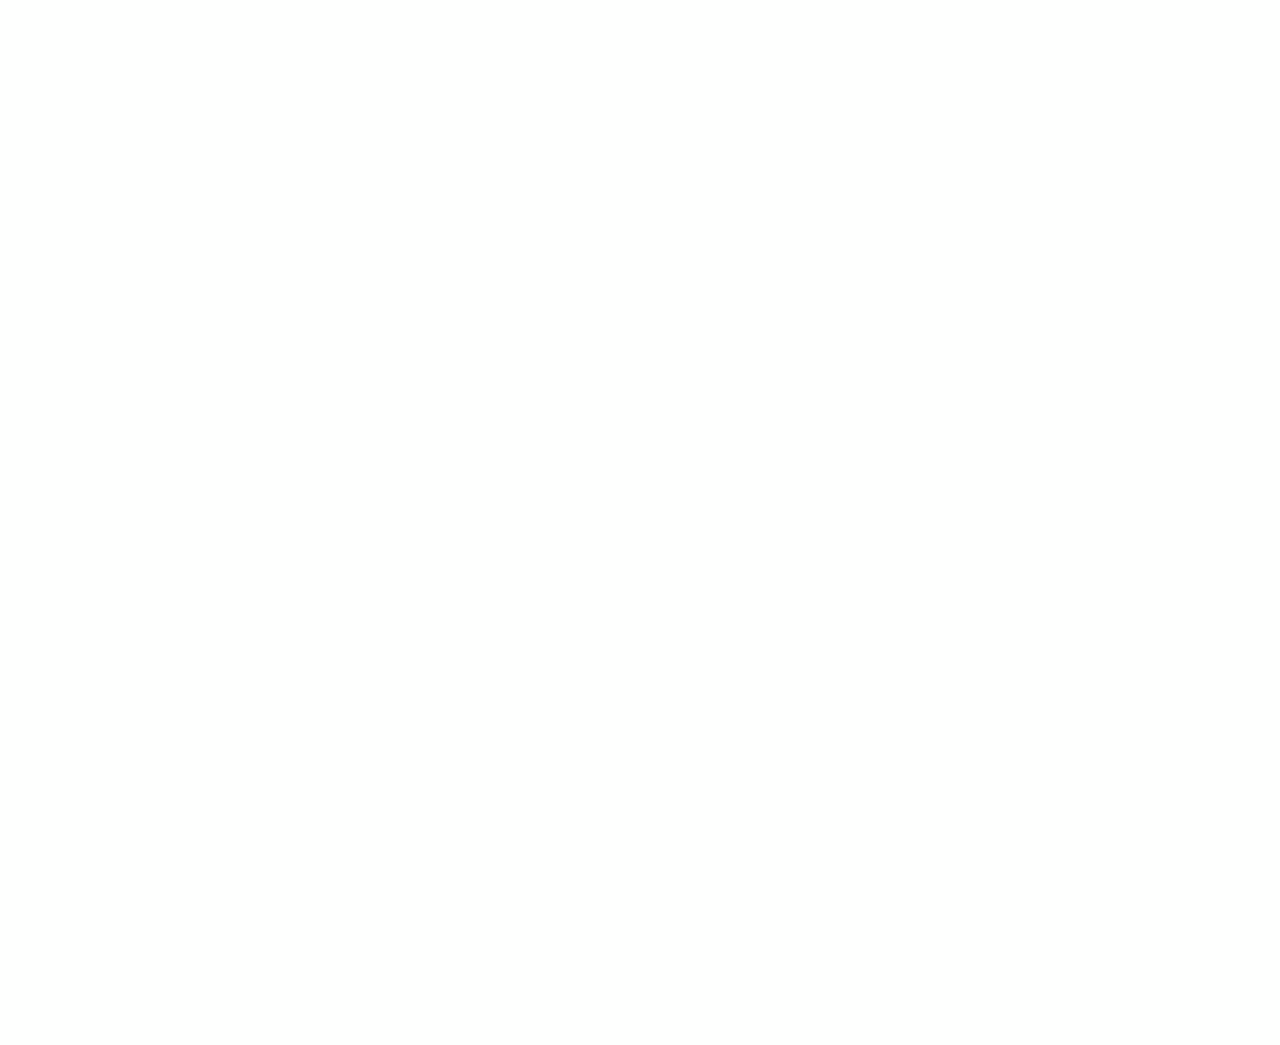
==== commit 44ebf24b: "update" ====
--- a/index.html
+++ b/index.html
@@ -1,349 +1,26 @@
-<!DOCTYPE html>
-<html lang="en">
-
-<head>
-  <meta charset="utf-8">
-  <meta content="width=device-width, initial-scale=1.0" name="viewport">
-
-  <title>Zhihao Cao</title>
-  <meta content="" name="description">
-  <meta content="" name="keywords">
-
-  <!-- Favicons -->
-  <link href="assets/img/favicon.png" rel="icon">
-  <link href="assets/img/favicon.png" rel="apple-touch-icon">
-
-  <!-- Google Fonts -->
-  <link href="https://fonts.googleapis.com/css?family=Open+Sans:300,300i,400,400i,600,600i,700,700i|Raleway:300,300i,400,400i,500,500i,600,600i,700,700i|Poppins:300,300i,400,400i,500,500i,600,600i,700,700i" rel="stylesheet">
-
-  <!-- Vendor CSS Files -->
-  <link href="assets/vendor/aos/aos.css" rel="stylesheet">
-  <link href="assets/vendor/bootstrap/css/bootstrap.min.css" rel="stylesheet">
-  <link href="assets/vendor/bootstrap-icons/bootstrap-icons.css" rel="stylesheet">
-  <link href="assets/vendor/boxicons/css/boxicons.min.css" rel="stylesheet">
-  <link href="assets/vendor/glightbox/css/glightbox.min.css" rel="stylesheet">
-  <link href="assets/vendor/swiper/swiper-bundle.min.css" rel="stylesheet">
-
-  <!-- Template Main CSS File -->
-  <link href="assets/css/style.css" rel="stylesheet">
-
-  <!-- =======================================================
-  * Template Name: iPortfolio
-  * Updated: Nov 17 2023 with Bootstrap v5.3.2
-  * Template URL: https://bootstrapmade.com/iportfolio-bootstrap-portfolio-websites-template/
-  * Author: BootstrapMade.com
-  * License: https://bootstrapmade.com/license/
-  ======================================================== -->
-</head>
-
-<body>
-
-  <!-- ======= Mobile nav toggle button ======= -->
-  <i class="bi bi-list mobile-nav-toggle d-xl-none"></i>
-
-  <!-- ======= Header ======= -->
-  <header id="header">
-    <div class="d-flex flex-column">
-
-      <div class="profile">
-        <img src="assets/img/profile.jpg" alt="" class="img-fluid rounded-circle">
-        <h1 class="text-light"><a href="index.html">Zhihao Cao</a></h1>
-        <div class="social-links mt-3 text-center">
-          <a href="https://www.linkedin.com/in/zhihao-cao-980289285/" class="linkedin"><i class="bx bxl-linkedin"></i></a>
-          <a href="https://github.com/WhiteFireFox" class="github"><i class="bx bxl-github"></i></a>
-          <a href="https://scholar.google.com/citations?user=wr1bDPoAAAAJ&hl=en" class="google-scholar"><i class="bx bxl-google"></i></a>
-        </div>
-      </div>
-
-      <nav id="navbar" class="nav-menu navbar">
-        <ul>
-          <li><a href="#hero" class="nav-link scrollto active"><i class="bx bx-home"></i> <span>Home</span></a></li>
-          <li><a href="#about" class="nav-link scrollto"><i class="bx bx-user"></i> <span>About</span></a></li>
-          <li><a href="#resume" class="nav-link scrollto"><i class="bx bx-file-blank"></i> <span>Resume</span></a></li>
-          <li><a href="#publications" class="nav-link scrollto"><i class="bx bx-server"></i> <span>Publications</span></a></li>
-          <li><a href="#projects" class="nav-link scrollto"><i class="bx bx-book-content"></i> <span>Projects</span></a></li>
-          <li><a href="#contact" class="nav-link scrollto"><i class="bx bx-envelope"></i> <span>Contact</span></a></li>
-        </ul>
-      </nav><!-- .nav-menu -->
-    </div>
-  </header><!-- End Header -->
-
-  <!-- ======= Hero Section ======= -->
-  <section id="hero" class="d-flex flex-column justify-content-center align-items-center">
-    <div class="hero-container" data-aos="fade-in">
-      <h1>Hi! I'm Zhihao Cao.</h1><br><br>
-      <p>Master Student at ETH Zurich.<br><br>Might we one day awaken life in robots?</p>
-    </div>
-  </section><!-- End Hero -->
-
-  <main id="main">
-
-    <!-- ======= About Section ======= -->
-    <section id="about" class="about">
-      <div class="container">
-
-        <div class="section-title">
-          <h2>About</h2>
-        </div>
-
-        <div class="row">
-          <div class="col-lg-8 pt-4 pt-lg-0 content" data-aos="fade-left">
-            <h3>Master Student at ETHZ</h3>
-            <p class="fst-italic">
-            </p>
-            <br>
-            <div class="row">
-              <div class="col-lg-6">
-                <ul>
-                  <li><i class="bi bi-chevron-right"></i> <strong>Email (Primary):</strong> <span>m.zhihaocao@gmail.com</span></li>
-                  <li><i class="bi bi-chevron-right"></i> <strong>Hobby:</strong> <span>Saxophone, Hiking</span></li>
-                  <li><i class="bi bi-chevron-right"></i> <strong>Google Scholar:</strong> <span><a href="https://scholar.google.com/citations?user=wr1bDPoAAAAJ&hl=en" target="_blank" rel="external">Google Scholar</a></span></li>
-                </ul>
-              </div>
-              <div class="col-lg-6">
-                <ul>
-                  <li><i class="bi bi-chevron-right"></i> <strong>Email (Academic):</strong> <span>zhicao@ethz.ch</span></li>
-                  <li><i class="bi bi-chevron-right"></i> <strong>Research Interets:</strong> <span>Multi-robot System</span></li>
-                </ul>
-              </div>
-            </div>
-            <br>
-            <p align="justify">I am a <b>master student</b> at ETH Zurich, 
-              working for a master's degree in Computational Science and Engineering in the Department of Mathematics. 
-              I have a deep love for animals, especially cats, with a particular fondness for golden British Shorthairs. 
-              I look forward to the day I achieve financial independence, perhaps during my PhD, when I can finally welcome a feline companion into my life.</p>
-            <p align="justify">Previously, I graduated from Harbin Institute of Technology, Shenzhen with a bachelor's degree in Automation.
-              Moreover, I spent a wonderful time working at AIRS in 2023. Besides, I am pleasure to be a remote intern at Baidu Inc. about deep learning 
-              for 3 years from 2020 to 2023.</p>
-            <p align="justify"><b>I am looking for a PhD position in Multi-robot System starting from 2026 fall.</b></p>
-          </div>
-        </div>
-
-        <br><br>
-        <div class="row">
-          <div class="col-lg-8 pt-4 pt-lg-0 content" data-aos="fade-left">
-            <h3>Academic Services</h3><br>
-            <h4>Journal Reviewer:</h3><br>
-              <p align="justify">IEEE Robotics and Automation Letters (RA-L)</p><br>
-            <h4>Conference Reviewer:</h3><br>
-              <p align="justify">IEEE International Conference on Robotics and Biomimetics (ROBIO)</p>
-          </div>
-        </div>
-      </div>
-    </section>
-
-
-    <!-- ======= Resume Section ======= -->
-    <section id="resume" class="resume">
-      <div class="container">
-
-        <div class="section-title">
-          <h2>Resume</h2>
-          </div>
-        <div class="row">
-          <div class="col-lg-6" data-aos="fade-up">
-            <h3 class="resume-title">Education</h3>
-            <div class="resume-item">
-              <h4>Master Program in Computational Science and Engineering</h4>
-              <h5>September 2023 - Present</h5>
-              <p><em><a href="https://ethz.ch/en.html" target="_blank">ETH Zurich</a>, Zurich, Switzerland</em></p>
-              <ul>
-                <li>Fields of Specialization: Robotics</li>
-                <li>Coursework: Distributed Optimization and Control, Robot Dynamics, Optimal Control and Recursive Estimation, High-Performance Computing with CPUs and GPUs, PDEs, Machine Learning and Deep Learning</li>
-                <li>Orientation: Robotics</li>
-              </ul>
-            </div>
-            <div class="resume-item">
-              <h4>Bachelor of Engineering in Automation</h4>
-              <h5>September 2019 - June 2023</h5>
-              <p><em><a href="http://en.hitsz.edu.cn/" target="_blank">Harbin Institute of Technology, Shenzhen</a>, Shenzhen, China</em></p>
-              <ul>
-                <li>Orientation: Cable-Driven Parallel Robots, Parallel Quadruped Robots, Probabilistic Robotics and Reinforcement Learning
-                </li>
-                <li><b><font color="red">Outstanding Bachelor Degree Graduates</font></b>
-                </li>
-              </ul>
-            </div>
-            <h3 class="resume-title">Internship Experience</h3>
-            <div class="resume-item pb-0">
-              <h4>Baidu</h4>
-              <h5>September 2020 - January 2023</h5>
-              <p><em><a href="https://home.baidu.com/" target="_blank">
-                Baidu</a>, Beijing, China</em></p>
-                <ul>
-                  <li>Position: R & D Internship (Remote)</li>
-                  <li>Orientation: Deep Learning</li>
-                  <li>Achievement: <a href="https://github.com/AgentMaker" target="_blank">
-                    GitHub</a> and 
-                    <a href="https://www.wavesummit.com.cn/2021Winter/#/agenda?page=1" target="_blank">
-                    Conference</a>
-                  </li><br>
-                </ul>
-            </div>
-          </div>
-
-          <div class="col-lg-6" data-aos="fade-up" data-aos-delay="100">
-            <h3 class="resume-title">Research Experience</h3>
-            <div class="resume-item">
-              <h4>Robotic Systems Lab (RSL)</h4>
-              <h5>July 2025 - Present</h5>
-              <p><em>ETH Zurich, Zurich, Switzerland</em></p>
-              <ul>
-                <li>Semester Project</li>
-                <li>Orientation: Multi-robot Collaborative System<br></li>
-              </ul>
-            </div>
-            <div class="resume-item">
-              <h4>Computer Vision and Geometry Group (CVG)</h4>
-              <h5>March 2025 - September 2025</h5>
-              <p><em>ETH Zurich, Zurich, Switzerland</em></p>
-              <ul>
-                <li>Course Project</li>
-                <li>Orientation: Gaussian Splatting SLAM [<a href="https://arxiv.org/abs/2509.14191" target="_blank">Preprint</a>] [<a href="https://anonymous.4open.science/w/MCGSSLAM-A8F8" target="_blank">Website</a>]<br></li>
-              </ul>
-            </div>
-            <div class="resume-item">
-              <h4>AIRS, CUHKSZ</h4>
-              <h5>March 2023 - August 2023</h5>
-              <p><em><a href="https://airs.cuhk.edu.cn" target="_blank">
-                Shenzhen Institute of Artificial Intelligence and Robotics for Society</a>, Shenzhen, China</em></p>
-              <ul>
-                <li>Position: Research Assistant</li>			
-                <li>Supervisor: Dr. Yuan GAO and Prof. Tin Lun LAM</li>
-                <li>Orientation: Heterogeneous Multi-robot Collaborative Control<br></li>
-              </ul>
-            </div>
-            
-          </div>
-
-        </div>
-
-      </div>
-    </section><!-- End Resume Section -->
-
-    <!-- ======= Publication Section ======= -->
-    <section id="publications" class="services">
-      <div class="container">
-
-        <div class="section-title">
-          <h2>Publications</h2>
-          <font size="4pt" >*: equivalent contribution, <sup>#</sup>:  corresponding author.</font><br><br>
-          <div class="row gy-4">
-            <div class="col-lg-3 pt-lg-2">
-              <img src="assets/img/publication/rl_mcdpr.jpg" class="img-fluid" alt="">
-            </div>
-            <div class="col-lg-8 pt-4 pt-lg-0 content">
-              <p class="font-italic">
-                <font size="4pt"><b>Dynamic Obstacle Avoidance for Cable-Driven Parallel Robots with Mobile Bases via Sim-to-Real Reinforcement Learning</b></font><br>
-                <strong>
-                  <font size="3pt" color="grey"> IEEE Robotics and Automation Letters (RA-L) & IROS, 2023</font>
-                </strong>
-                <br><br>
-                <font size="3pt">Yuming Liu*, <b>Zhihao Cao*</b>, Hao Xiong<sup>#</sup>, Junfeng Du, Huanhui Cao and Lin Zhang</font><br><br>
-                <a class="btn btn-outline-primary my-1 mr-1 btn-sm" href="https://ieeexplore.ieee.org/document/10035491" target="_blank">Paper</a>
-                <a class="btn btn-outline-primary my-1 mr-1 btn-sm" href="https://youtu.be/GRsL08lmYvA" target="_blank">Video</a>
-              </p>
-              </p>
-            </div>
-          </div>
-        </div>
-      </div>
-    </section><!-- End Services Section -->
-
-    <!-- ======= Portfolio Section ======= -->
-    <section id="projects" class="services">
-      <div class="container">
-        <div class="section-title">
-          <h2>Projects</h2>
-          <div class="row gy-4">
-            <div class="col-lg-3 pt-lg-2">
-              <img src="assets/img/project/ThermalConvect2D_MPI.gif" class="img-fluid" alt="">
-            </div>
-            <div class="col-lg-8 pt-4 pt-lg-0 content">
-              <p class="font-italic">
-                <br><font size="4pt"><b>3D Thermo-mechanical Convection</b></font><br><br>
-                <strong>
-                  <font size="3pt" color="grey">Course: Solving Partial Differential Equations in Parallel on GPUs</font>
-                </strong><br><br>
-                <a class="btn btn-outline-primary my-1 mr-1 btn-sm" href="https://github.com/WhiteFireFox/ThermalConvection3D.jl" target="_blank">Code</a>
-              </p>
-              </p>
-            </div>
-          </div>
-
-          <div class="row gy-4">
-            <div class="col-lg-3 pt-lg-2">
-              <img src="https://developer-blogs.nvidia.com/wp-content/uploads/2023/07/Spherical_Fourier_Neural.gif" class="img-fluid" alt="">
-            </div>
-            <div class="col-lg-8 pt-4 pt-lg-0 content">
-              <p class="font-italic">
-                <br><font size="4pt"><b>Modeling Water Flow on the Sphere with Fourier Neural Operator</b></font><br><br>
-                <strong>
-                  <font size="3pt" color="grey">Course: AI in the Sciences and Engineering</font>
-                </strong><br><br>
-                <a class="btn btn-outline-primary my-1 mr-1 btn-sm" href="https://github.com/WhiteFireFox/SFNO_Shallowwater" target="_blank">Code</a>
-              </p>
-              </p>
-            </div>
-          </div>
-        </div>
-      </div>
-    </section><!-- End Services Section -->
-
-    <!-- ======= Contact Section ======= -->
-    <section id="contact" class="contact">
-      <div class="container">
-
-        <div class="section-title">
-          <h2>Contact</h2>
-          <font size="4pt" >Email: m.zhihaocao@gmail.com</font>
-        </div><br><br>
-
-        <p>
-          <center>
-          <div align="center" style="width:20%">
-            <script type="text/javascript" id="clstr_globe" src="//clustrmaps.com/globe.js?t=tt&d=B5bO98Mq1KB4wI9Zf76R9PxFoZCmFmQDu5qI5DV2rmY"></script>
-          </div>        
-          </center>
-        </p>
-
-      </div>
-    </section><!-- End Contact Section -->
-
-  </main><!-- End #main -->
-
-  <!-- ======= Footer ======= -->
-  <footer id="footer">
-    <div class="container">
-      <div class="copyright">
-        &copy; Copyright <strong><span>iPortfolio</span></strong>
-      </div>
-      <div class="credits">
-        <!-- All the links in the footer should remain intact. -->
-        <!-- You can delete the links only if you purchased the pro version. -->
-        <!-- Licensing information: https://bootstrapmade.com/license/ -->
-        <!-- Purchase the pro version with working PHP/AJAX contact form: https://bootstrapmade.com/iportfolio-bootstrap-portfolio-websites-template/ -->
-        Designed by <a href="https://bootstrapmade.com/">BootstrapMade</a>
-      </div>
-    </div>
-  </footer><!-- End  Footer -->
-
-  <a href="#" class="back-to-top d-flex align-items-center justify-content-center"><i class="bi bi-arrow-up-short"></i></a>
-
-  <!-- Vendor JS Files -->
-  <script src="assets/vendor/purecounter/purecounter_vanilla.js"></script>
-  <script src="assets/vendor/aos/aos.js"></script>
-  <script src="assets/vendor/bootstrap/js/bootstrap.bundle.min.js"></script>
-  <script src="assets/vendor/glightbox/js/glightbox.min.js"></script>
-  <script src="assets/vendor/isotope-layout/isotope.pkgd.min.js"></script>
-  <script src="assets/vendor/swiper/swiper-bundle.min.js"></script>
-  <script src="assets/vendor/typed.js/typed.umd.js"></script>
-  <script src="assets/vendor/waypoints/noframework.waypoints.js"></script>
-  <script src="assets/vendor/php-email-form/validate.js"></script>
-
-  <!-- Template Main JS File -->
-  <script src="assets/js/main.js"></script>
-
-</body>
-
-</html>+<!DOCTYPE html><!--mUGS2XA2SlPgqn_iVvGHH--><html lang="en" class="scroll-smooth"><head><meta charSet="utf-8"/><meta name="viewport" content="width=device-width, initial-scale=1"/><link rel="preload" as="image" href="/bio.jpg"/><link rel="stylesheet" href="/_next/static/css/2cf119d9a221d726.css" data-precedence="next"/><link rel="preload" as="script" fetchPriority="low" href="/_next/static/chunks/webpack-32b99883bf220ffe.js"/><script src="/_next/static/chunks/4bd1b696-c023c6e3521b1417.js" async=""></script><script src="/_next/static/chunks/255-0fb808ac7cfa018d.js" async=""></script><script src="/_next/static/chunks/main-app-37a45bc9e6fe214a.js" async=""></script><script src="/_next/static/chunks/185-02e5984e85404956.js" async=""></script><script src="/_next/static/chunks/619-9168df9c2a29b74b.js" async=""></script><script src="/_next/static/chunks/599-36b43173d762fc47.js" async=""></script><script src="/_next/static/chunks/app/layout-68bab4d5a88b3a31.js" async=""></script><script src="/_next/static/chunks/282-48ae848eaf344dbb.js" async=""></script><script src="/_next/static/chunks/681-ed51edbc944c0d86.js" async=""></script><script src="/_next/static/chunks/app/page-ae34bd9c9ed35107.js" async=""></script><link rel="icon" href="/favicon.png" type="image/svg+xml"/><link rel="dns-prefetch" href="https://google-fonts.jialeliu.com"/><link rel="preconnect" href="https://google-fonts.jialeliu.com" crossorigin=""/><link rel="preload" as="style" href="https://google-fonts.jialeliu.com/css2?family=Inter:wght@300;400;500;600;700&amp;family=Crimson+Text:ital,wght@0,400;0,600;1,400&amp;display=swap"/><title>Zhihao Cao</title><meta name="description" content="Master student at ETH Zurich."/><meta name="author" content="Zhihao Cao"/><meta name="keywords" content="Zhihao Cao,PhD,Research,ETH Zurich"/><meta name="creator" content="Zhihao Cao"/><meta name="publisher" content="Zhihao Cao"/><meta property="og:title" content="Zhihao Cao"/><meta property="og:description" content="Master student at ETH Zurich."/><meta property="og:site_name" content="Zhihao Cao&#x27;s Academic Website"/><meta property="og:locale" content="en_US"/><meta property="og:type" content="website"/><meta name="twitter:card" content="summary"/><meta name="twitter:title" content="Zhihao Cao"/><meta name="twitter:description" content="Master student at ETH Zurich."/><link rel="icon" href="/favicon.png"/><link rel="stylesheet" id="gfonts-css" href="https://google-fonts.jialeliu.com/css2?family=Inter:wght@300;400;500;600;700&amp;family=Crimson+Text:ital,wght@0,400;0,600;1,400&amp;display=swap" media="print"/><script>
+              (function(){
+                var l = document.getElementById('gfonts-css');
+                if (!l) return;
+                if (l.media !== 'all') {
+                  l.addEventListener('load', function(){ try { l.media = 'all'; } catch(e){} });
+                }
+              })();
+            </script><noscript><link rel="stylesheet" href="https://google-fonts.jialeliu.com/css2?family=Inter:wght@300;400;500;600;700&amp;family=Crimson+Text:ital,wght@0,400;0,600;1,400&amp;display=swap"/></noscript><script>
+              try {
+                const theme = localStorage.getItem('theme-storage');
+                const parsed = theme ? JSON.parse(theme) : null;
+                const setting = parsed?.state?.theme || 'system';
+                const prefersDark = typeof window !== 'undefined' && window.matchMedia && window.matchMedia('(prefers-color-scheme: dark)').matches;
+                const effective = setting === 'dark' ? 'dark' : (setting === 'light' ? 'light' : (prefersDark ? 'dark' : 'light'));
+                var root = document.documentElement;
+                root.classList.add(effective);
+                root.setAttribute('data-theme', effective);
+              } catch (e) {
+                var root = document.documentElement;
+                root.classList.add('light');
+                root.setAttribute('data-theme', 'light');
+              }
+            </script><script src="/_next/static/chunks/polyfills-42372ed130431b0a.js" noModule=""></script></head><body class="font-sans antialiased"><div hidden=""><!--$--><!--/$--></div><div style="visibility:hidden"><nav class="fixed top-0 left-0 right-0 z-50" data-headlessui-state=""><div class="transition-all duration-300 ease-out bg-transparent" style="transform:translateY(-100px)"><div class="max-w-7xl mx-auto px-4 sm:px-6 lg:px-8"><div class="flex justify-between items-center h-16 lg:h-20"><div class="flex-shrink-0" tabindex="0"><a class="text-xl lg:text-2xl font-serif font-semibold text-primary hover:text-accent transition-colors duration-200" href="/">Zhihao Cao</a></div><div class="hidden lg:block"><div class="ml-10 flex items-center space-x-8"><div class="flex items-baseline space-x-8"><a class="relative px-3 py-2 text-sm font-medium transition-all duration-200 rounded hover:bg-accent/10 hover:shadow-sm text-primary" href="/"><span class="relative z-10">About</span><div class="absolute inset-0 bg-accent/10 rounded-lg"></div></a><a class="relative px-3 py-2 text-sm font-medium transition-all duration-200 rounded hover:bg-accent/10 hover:shadow-sm text-neutral-600 hover:text-primary" href="/publications/"><span class="relative z-10">Publications</span></a><a class="relative px-3 py-2 text-sm font-medium transition-all duration-200 rounded hover:bg-accent/10 hover:shadow-sm text-neutral-600 hover:text-primary" href="/projects/"><span class="relative z-10">Projects</span></a><a class="relative px-3 py-2 text-sm font-medium transition-all duration-200 rounded hover:bg-accent/10 hover:shadow-sm text-neutral-600 hover:text-primary" href="/teaching/"><span class="relative z-10">Teaching</span></a><a class="relative px-3 py-2 text-sm font-medium transition-all duration-200 rounded hover:bg-accent/10 hover:shadow-sm text-neutral-600 hover:text-primary" href="/awards/"><span class="relative z-10">Awards</span></a><a class="relative px-3 py-2 text-sm font-medium transition-all duration-200 rounded hover:bg-accent/10 hover:shadow-sm text-neutral-600 hover:text-primary" href="/services/"><span class="relative z-10">Services</span></a><a class="relative px-3 py-2 text-sm font-medium transition-all duration-200 rounded hover:bg-accent/10 hover:shadow-sm text-neutral-600 hover:text-primary" href="/cv/"><span class="relative z-10">CV</span></a></div><div class="flex items-center justify-center w-10 h-10 rounded-lg border border-neutral-200 dark:border-[rgba(148,163,184,0.24)] bg-background dark:bg-neutral-800"><div class="w-4 h-4 rounded-full bg-neutral-300 animate-pulse"></div></div></div></div><div class="lg:hidden flex items-center space-x-2"><div class="flex items-center justify-center w-10 h-10 rounded-lg border border-neutral-200 dark:border-[rgba(148,163,184,0.24)] bg-background dark:bg-neutral-800"><div class="w-4 h-4 rounded-full bg-neutral-300 animate-pulse"></div></div><button class="inline-flex items-center justify-center p-2 rounded-md text-neutral-600 hover:text-primary hover:bg-neutral-100 dark:hover:bg-neutral-800 focus:outline-none focus:ring-2 focus:ring-inset focus:ring-accent transition-colors duration-200" id="headlessui-disclosure-button-_R_5pdb_" type="button" aria-expanded="false" data-headlessui-state=""><span class="sr-only">Open main menu</span><div><svg xmlns="http://www.w3.org/2000/svg" fill="none" viewBox="0 0 24 24" stroke-width="1.5" stroke="currentColor" aria-hidden="true" data-slot="icon" class="block h-6 w-6"><path stroke-linecap="round" stroke-linejoin="round" d="M3.75 6.75h16.5M3.75 12h16.5m-16.5 5.25h16.5"></path></svg></div></button></div></div></div></div></nav><main class="min-h-screen pt-16 lg:pt-20"><div class="max-w-6xl mx-auto px-4 sm:px-6 lg:px-8 py-8 bg-background min-h-screen"><div class="grid grid-cols-1 lg:grid-cols-3 gap-12"><div class="lg:col-span-1"><div class="sticky top-8" style="opacity:0;transform:translateY(20px)"><div class="w-64 h-64 mx-auto mb-6 rounded-2xl overflow-hidden shadow-lg hover:shadow-xl transition-all duration-200 hover:scale-105"><img alt="Zhihao Cao" width="256" height="256" decoding="async" data-nimg="1" class="w-full h-full object-cover object-[32%_center]" style="color:transparent" src="/bio.jpg"/></div><div class="text-center mb-6"><h1 class="text-3xl font-serif font-bold text-primary mb-2">Zhihao Cao</h1><p class="text-lg text-accent font-medium mb-1">Master Student</p><p class="text-neutral-600 mb-2">ETH Zurich</p></div><div class="flex flex-wrap justify-center gap-3 sm:gap-4 mb-6 relative px-2"><div class="relative"><button class="p-2 sm:p-2 transition-colors duration-200 text-neutral-600 dark:text-neutral-400 hover:text-accent" aria-label="Email"><svg xmlns="http://www.w3.org/2000/svg" fill="none" viewBox="0 0 24 24" stroke-width="1.5" stroke="currentColor" aria-hidden="true" data-slot="icon" class="h-5 w-5"><path stroke-linecap="round" stroke-linejoin="round" d="M21.75 6.75v10.5a2.25 2.25 0 0 1-2.25 2.25h-15a2.25 2.25 0 0 1-2.25-2.25V6.75m19.5 0A2.25 2.25 0 0 0 19.5 4.5h-15a2.25 2.25 0 0 0-2.25 2.25m19.5 0v.243a2.25 2.25 0 0 1-1.07 1.916l-7.5 4.615a2.25 2.25 0 0 1-2.36 0L3.32 8.91a2.25 2.25 0 0 1-1.07-1.916V6.75"></path></svg></button></div><a href="https://scholar.google.com/citations?user=wr1bDPoAAAAJ&amp;hl=en" target="_blank" rel="noopener noreferrer" class="p-2 sm:p-2 text-neutral-600 dark:text-neutral-400 hover:text-accent transition-colors duration-200" aria-label="Google Scholar"><svg xmlns="http://www.w3.org/2000/svg" fill="none" viewBox="0 0 24 24" stroke-width="1.5" stroke="currentColor" aria-hidden="true" data-slot="icon" class="h-5 w-5"><path stroke-linecap="round" stroke-linejoin="round" d="M4.26 10.147a60.438 60.438 0 0 0-.491 6.347A48.62 48.62 0 0 1 12 20.904a48.62 48.62 0 0 1 8.232-4.41 60.46 60.46 0 0 0-.491-6.347m-15.482 0a50.636 50.636 0 0 0-2.658-.813A59.906 59.906 0 0 1 12 3.493a59.903 59.903 0 0 1 10.399 5.84c-.896.248-1.783.52-2.658.814m-15.482 0A50.717 50.717 0 0 1 12 13.489a50.702 50.702 0 0 1 7.74-3.342M6.75 15a.75.75 0 1 0 0-1.5.75.75 0 0 0 0 1.5Zm0 0v-3.675A55.378 55.378 0 0 1 12 8.443m-7.007 11.55A5.981 5.981 0 0 0 6.75 15.75v-1.5"></path></svg></a><a href="https://orcid.org/0000-0003-1840-8947" target="_blank" rel="noopener noreferrer" class="p-2 sm:p-2 text-neutral-600 dark:text-neutral-400 hover:text-accent transition-colors duration-200" aria-label="ORCID"><svg viewBox="0 0 24 24" fill="currentColor" class="h-5 w-5" xmlns="http://www.w3.org/2000/svg"><path d="M12 0C5.372 0 0 5.372 0 12s5.372 12 12 12 12-5.372 12-12S18.628 0 12 0zM7.369 4.378c.525 0 .947.431.947.947s-.422.947-.947.947a.95.95 0 0 1-.947-.947c0-.525.422-.947.947-.947zm-.722 3.038h1.444v10.041H6.647V7.416zm3.562 0h3.9c3.712 0 5.344 2.653 5.344 5.025 0 2.578-2.016 5.025-5.325 5.025h-3.919V7.416zm1.444 1.303v7.444h2.297c3.272 0 4.022-2.484 4.022-3.722 0-2.016-1.284-3.722-4.097-3.722h-2.222z"></path></svg></a><a href="https://github.com/WhiteFireFox" target="_blank" rel="noopener noreferrer" class="p-2 sm:p-2 text-neutral-600 dark:text-neutral-400 hover:text-accent transition-colors duration-200" aria-label="GitHub"><svg xmlns="http://www.w3.org/2000/svg" width="24" height="24" viewBox="0 0 24 24" fill="none" stroke="currentColor" stroke-width="2" stroke-linecap="round" stroke-linejoin="round" class="lucide lucide-github h-5 w-5" aria-hidden="true"><path d="M15 22v-4a4.8 4.8 0 0 0-1-3.5c3 0 6-2 6-5.5.08-1.25-.27-2.48-1-3.5.28-1.15.28-2.35 0-3.5 0 0-1 0-3 1.5-2.64-.5-5.36-.5-8 0C6 2 5 2 5 2c-.3 1.15-.3 2.35 0 3.5A5.403 5.403 0 0 0 4 9c0 3.5 3 5.5 6 5.5-.39.49-.68 1.05-.85 1.65-.17.6-.22 1.23-.15 1.85v4"></path><path d="M9 18c-4.51 2-5-2-7-2"></path></svg></a><a href="https://www.linkedin.com/in/zhihao-cao-980289285" target="_blank" rel="noopener noreferrer" class="p-2 sm:p-2 text-neutral-600 dark:text-neutral-400 hover:text-accent transition-colors duration-200" aria-label="LinkedIn"><svg xmlns="http://www.w3.org/2000/svg" width="24" height="24" viewBox="0 0 24 24" fill="none" stroke="currentColor" stroke-width="2" stroke-linecap="round" stroke-linejoin="round" class="lucide lucide-linkedin h-5 w-5" aria-hidden="true"><path d="M16 8a6 6 0 0 1 6 6v7h-4v-7a2 2 0 0 0-2-2 2 2 0 0 0-2 2v7h-4v-7a6 6 0 0 1 6-6z"></path><rect width="4" height="12" x="2" y="9"></rect><circle cx="4" cy="4" r="2"></circle></svg></a></div><div class="bg-neutral-100 dark:bg-neutral-800 rounded-lg p-4 mb-6 hover:shadow-lg transition-all duration-200 hover:scale-[1.02]"><h3 class="font-semibold text-primary mb-3">Research Interests</h3><div class="space-y-2 text-sm text-neutral-700 dark:text-neutral-500"><div>Multi-Robot Systems</div><div>Cooperative Manipulation</div><div>Interaction and Coordination in Robotics</div></div></div><div class="flex justify-center"><div class="relative"><button class="flex items-center space-x-2 px-4 py-2 rounded-lg font-medium text-sm transition-all duration-200 bg-neutral-100 dark:bg-neutral-800 text-neutral-700 dark:text-neutral-500 hover:bg-red-50 dark:hover:bg-red-900/20 hover:text-red-600 dark:hover:text-red-400 cursor-pointer" tabindex="0"><svg xmlns="http://www.w3.org/2000/svg" fill="none" viewBox="0 0 24 24" stroke-width="1.5" stroke="currentColor" aria-hidden="true" data-slot="icon" class="h-4 w-4"><path stroke-linecap="round" stroke-linejoin="round" d="M21 8.25c0-2.485-2.099-4.5-4.688-4.5-1.935 0-3.597 1.126-4.312 2.733-.715-1.607-2.377-2.733-4.313-2.733C5.1 3.75 3 5.765 3 8.25c0 7.22 9 12 9 12s9-4.78 9-12Z"></path></svg><span>Like</span></button></div></div></div></div><div class="lg:col-span-2 space-y-8"><section id="about" class="scroll-mt-24 space-y-8"><section style="opacity:0;transform:translateY(20px)"><h2 class="text-2xl font-serif font-bold text-primary mb-4">About</h2><div class="text-neutral-700 dark:text-neutral-600 leading-relaxed"><p class="mb-4 last:mb-0">I am a master student at ETH Zurich, working for a master&#x27;s degree in Computational Science and Engineering in the Department of Mathematics. I really love animals, especially cats. One of my dreams is to become financially independent so that I can finally adopt a cat and have a furry friend in my life.</p>
+<p class="mb-4 last:mb-0">Previously, I graduated from Harbin Institute of Technology, Shenzhen with a bachelor&#x27;s degree in Automation. Moreover, I spent a wonderful time working at AIRS in 2023. Besides, I am pleasure to be a remote intern at Baidu Inc. about deep learning from 2020 to 2023.</p>
+<p class="mb-4 last:mb-0">My current research focuses on multi-robot systems, cooperative manipulation, and the interaction and coordination mechanisms that enable efficient robotic teamwork.</p></div></section><section style="opacity:0;transform:translateY(20px)"><div class="flex items-center justify-between mb-4"><h2 class="text-2xl font-serif font-bold text-primary">Selected Publications</h2><a class="text-accent hover:text-accent-dark text-sm font-medium transition-all duration-200 rounded hover:bg-accent/10 hover:shadow-sm" href="/#publications">View All →</a></div><div class="space-y-4"><div class="bg-neutral-50 dark:bg-neutral-800 p-4 rounded-lg shadow-sm border border-neutral-200 dark:border-[rgba(148,163,184,0.24)] hover:shadow-lg transition-all duration-200 hover:scale-[1.02]" style="opacity:0;transform:translateY(20px)"><h3 class="font-semibold text-primary mb-2 leading-tight">Dynamic obstacle avoidance for cable-driven parallel robots with mobile bases via sim-to-real reinforcement learning</h3><p class="text-sm text-neutral-600 dark:text-neutral-500 mb-1"><span><span class="">Yuming Liu</span><sup class="ml-0 text-neutral-600 dark:text-neutral-500">*</sup>, </span><span><span class="">Zhihao Cao</span><sup class="ml-0 text-neutral-600 dark:text-neutral-500">*</sup>, </span><span><span class="">Hao Xiong</span>, </span><span><span class="">Junfeng Du</span>, </span><span><span class="">Huanhui Cao</span>, </span><span><span class="">Lin Zhang</span></span></p><p class="text-sm text-neutral-600 dark:text-neutral-500 mb-2">IEEE Robotics and Automation Letters</p></div></div></section></section></div></div></div><!--$--><!--/$--></main><footer class="border-t border-neutral-200/50 bg-neutral-50/50 dark:bg-neutral-900/50 dark:border-neutral-700/50"><div class="max-w-6xl mx-auto px-4 sm:px-6 lg:px-8 py-6"><div class="flex flex-col sm:flex-row justify-between items-center gap-2"><p class="text-xs text-neutral-500">Last updated: <!-- -->December 2, 2025</p><p class="text-xs text-neutral-500 flex items-center"><a href="https://github.com/xyjoey/PRISM" target="_blank" rel="noopener noreferrer">Built with PRISM</a><span class="ml-2">🚀</span></p></div></div></footer></div><script src="/_next/static/chunks/webpack-32b99883bf220ffe.js" id="_R_" async=""></script><script>(self.__next_f=self.__next_f||[]).push([0])</script><script>self.__next_f.push([1,"1:\"$Sreact.fragment\"\n2:I[7558,[\"185\",\"static/chunks/185-02e5984e85404956.js\",\"619\",\"static/chunks/619-9168df9c2a29b74b.js\",\"599\",\"static/chunks/599-36b43173d762fc47.js\",\"177\",\"static/chunks/app/layout-68bab4d5a88b3a31.js\"],\"ThemeProvider\"]\n3:I[9994,[\"185\",\"static/chunks/185-02e5984e85404956.js\",\"619\",\"static/chunks/619-9168df9c2a29b74b.js\",\"599\",\"static/chunks/599-36b43173d762fc47.js\",\"177\",\"static/chunks/app/layout-68bab4d5a88b3a31.js\"],\"default\"]\n4:I[9766,[],\"\"]\n5:I[8924,[],\"\"]\nb:I[7150,[],\"\"]\n:HL[\"/_next/static/css/2cf119d9a221d726.css\",\"style\"]\n"])</script><script>self.__next_f.push([1,"0:{\"P\":null,\"b\":\"mUGS2XA2SlPgqn_iVvGHH\",\"p\":\"\",\"c\":[\"\",\"\"],\"i\":false,\"f\":[[[\"\",{\"children\":[\"__PAGE__\",{}]},\"$undefined\",\"$undefined\",true],[\"\",[\"$\",\"$1\",\"c\",{\"children\":[[[\"$\",\"link\",\"0\",{\"rel\":\"stylesheet\",\"href\":\"/_next/static/css/2cf119d9a221d726.css\",\"precedence\":\"next\",\"crossOrigin\":\"$undefined\",\"nonce\":\"$undefined\"}]],[\"$\",\"html\",null,{\"lang\":\"en\",\"className\":\"scroll-smooth\",\"suppressHydrationWarning\":true,\"children\":[[\"$\",\"head\",null,{\"children\":[[\"$\",\"link\",null,{\"rel\":\"icon\",\"href\":\"/favicon.png\",\"type\":\"image/svg+xml\"}],[\"$\",\"link\",null,{\"rel\":\"dns-prefetch\",\"href\":\"https://google-fonts.jialeliu.com\"}],[\"$\",\"link\",null,{\"rel\":\"preconnect\",\"href\":\"https://google-fonts.jialeliu.com\",\"crossOrigin\":\"\"}],[\"$\",\"link\",null,{\"rel\":\"preload\",\"as\":\"style\",\"href\":\"https://google-fonts.jialeliu.com/css2?family=Inter:wght@300;400;500;600;700\u0026family=Crimson+Text:ital,wght@0,400;0,600;1,400\u0026display=swap\"}],[\"$\",\"link\",null,{\"rel\":\"stylesheet\",\"id\":\"gfonts-css\",\"href\":\"https://google-fonts.jialeliu.com/css2?family=Inter:wght@300;400;500;600;700\u0026family=Crimson+Text:ital,wght@0,400;0,600;1,400\u0026display=swap\",\"media\":\"print\"}],[\"$\",\"script\",null,{\"dangerouslySetInnerHTML\":{\"__html\":\"\\n              (function(){\\n                var l = document.getElementById('gfonts-css');\\n                if (!l) return;\\n                if (l.media !== 'all') {\\n                  l.addEventListener('load', function(){ try { l.media = 'all'; } catch(e){} });\\n                }\\n              })();\\n            \"}}],[\"$\",\"noscript\",null,{\"children\":[\"$\",\"link\",null,{\"rel\":\"stylesheet\",\"href\":\"https://google-fonts.jialeliu.com/css2?family=Inter:wght@300;400;500;600;700\u0026family=Crimson+Text:ital,wght@0,400;0,600;1,400\u0026display=swap\"}]}],[\"$\",\"script\",null,{\"dangerouslySetInnerHTML\":{\"__html\":\"\\n              try {\\n                const theme = localStorage.getItem('theme-storage');\\n                const parsed = theme ? JSON.parse(theme) : null;\\n                const setting = parsed?.state?.theme || 'system';\\n                const prefersDark = typeof window !== 'undefined' \u0026\u0026 window.matchMedia \u0026\u0026 window.matchMedia('(prefers-color-scheme: dark)').matches;\\n                const effective = setting === 'dark' ? 'dark' : (setting === 'light' ? 'light' : (prefersDark ? 'dark' : 'light'));\\n                var root = document.documentElement;\\n                root.classList.add(effective);\\n                root.setAttribute('data-theme', effective);\\n              } catch (e) {\\n                var root = document.documentElement;\\n                root.classList.add('light');\\n                root.setAttribute('data-theme', 'light');\\n              }\\n            \"}}]]}],[\"$\",\"body\",null,{\"className\":\"font-sans antialiased\",\"children\":[\"$\",\"$L2\",null,{\"children\":[[\"$\",\"$L3\",null,{\"items\":[{\"title\":\"About\",\"type\":\"page\",\"target\":\"about\",\"href\":\"/\"},{\"title\":\"Publications\",\"type\":\"page\",\"target\":\"publications\",\"href\":\"/publications\"},{\"title\":\"Projects\",\"type\":\"page\",\"target\":\"projects\",\"href\":\"/projects\"},{\"title\":\"Teaching\",\"type\":\"page\",\"target\":\"teaching\",\"href\":\"/teaching\"},{\"title\":\"Awards\",\"type\":\"page\",\"target\":\"awards\",\"href\":\"/awards\"},{\"title\":\"Services\",\"type\":\"page\",\"target\":\"services\",\"href\":\"/services\"},{\"title\":\"CV\",\"type\":\"page\",\"target\":\"cv\",\"href\":\"/cv\"}],\"siteTitle\":\"Zhihao Cao\",\"enableOnePageMode\":false}],[\"$\",\"main\",null,{\"className\":\"min-h-screen pt-16 lg:pt-20\",\"children\":[\"$\",\"$L4\",null,{\"parallelRouterKey\":\"children\",\"error\":\"$undefined\",\"errorStyles\":\"$undefined\",\"errorScripts\":\"$undefined\",\"template\":[\"$\",\"$L5\",null,{}],\"templateStyles\":\"$undefined\",\"templateScripts\":\"$undefined\",\"notFound\":[[[\"$\",\"title\",null,{\"children\":\"404: This page could not be found.\"}],[\"$\",\"div\",null,{\"style\":{\"fontFamily\":\"system-ui,\\\"Segoe UI\\\",Roboto,Helvetica,Arial,sans-serif,\\\"Apple Color Emoji\\\",\\\"Segoe UI Emoji\\\"\",\"height\":\"100vh\",\"textAlign\":\"center\",\"display\":\"flex\",\"flexDirection\":\"column\",\"alignItems\":\"center\",\"justifyContent\":\"center\"},\"children\":[\"$\",\"div\",null,{\"children\":[[\"$\",\"style\",null,{\"dangerouslySetInnerHTML\":{\"__html\":\"body{color:#000;background:#fff;margin:0}.next-error-h1{border-right:1px solid rgba(0,0,0,.3)}@media (prefers-color-scheme:dark){body{color:#fff;background:#000}.next-error-h1{border-right:1px solid rgba(255,255,255,.3)}}\"}}],\"$L6\",\"$L7\"]}]}]],[]],\"forbidden\":\"$undefined\",\"unauthorized\":\"$undefined\"}]}],\"$L8\"]}]}]]}]]}],{\"children\":[\"__PAGE__\",\"$L9\",{},null,false]},null,false],\"$La\",false]],\"m\":\"$undefined\",\"G\":[\"$b\",[]],\"s\":false,\"S\":true}\n"])</script><script>self.__next_f.push([1,"c:I[7923,[\"185\",\"static/chunks/185-02e5984e85404956.js\",\"619\",\"static/chunks/619-9168df9c2a29b74b.js\",\"599\",\"static/chunks/599-36b43173d762fc47.js\",\"177\",\"static/chunks/app/layout-68bab4d5a88b3a31.js\"],\"default\"]\nd:I[9756,[\"185\",\"static/chunks/185-02e5984e85404956.js\",\"282\",\"static/chunks/282-48ae848eaf344dbb.js\",\"619\",\"static/chunks/619-9168df9c2a29b74b.js\",\"681\",\"static/chunks/681-ed51edbc944c0d86.js\",\"974\",\"static/chunks/app/page-ae34bd9c9ed35107.js\"],\"default\"]\ne:I[470,[\"185\",\"static/chunks/185-02e5984e85404956.js\",\"282\",\"static/chunks/282-48ae848eaf344dbb.js\",\"619\",\"static/chunks/619-9168df9c2a29b74b.js\",\"681\",\"static/chunks/681-ed51edbc944c0d86.js\",\"974\",\"static/chunks/app/page-ae34bd9c9ed35107.js\"],\"default\"]\nf:I[2597,[\"185\",\"static/chunks/185-02e5984e85404956.js\",\"282\",\"static/chunks/282-48ae848eaf344dbb.js\",\"619\",\"static/chunks/619-9168df9c2a29b74b.js\",\"681\",\"static/chunks/681-ed51edbc944c0d86.js\",\"974\",\"static/chunks/app/page-ae34bd9c9ed35107.js\"],\"default\"]\n10:I[4431,[],\"OutletBoundary\"]\n12:I[5278,[],\"AsyncMetadataOutlet\"]\n14:I[4431,[],\"ViewportBoundary\"]\n16:I[4431,[],\"MetadataBoundary\"]\n17:\"$Sreact.suspense\"\n6:[\"$\",\"h1\",null,{\"className\":\"next-error-h1\",\"style\":{\"display\":\"inline-block\",\"margin\":\"0 20px 0 0\",\"padding\":\"0 23px 0 0\",\"fontSize\":24,\"fontWeight\":500,\"verticalAlign\":\"top\",\"lineHeight\":\"49px\"},\"children\":404}]\n7:[\"$\",\"div\",null,{\"style\":{\"display\":\"inline-block\"},\"children\":[\"$\",\"h2\",null,{\"style\":{\"fontSize\":14,\"fontWeight\":400,\"lineHeight\":\"49px\",\"margin\":0},\"children\":\"This page could not be found.\"}]}]\n8:[\"$\",\"$Lc\",null,{\"lastUpdated\":\"December 2, 2025\"}]\n"])</script><script>self.__next_f.push([1,"9:[\"$\",\"$1\",\"c\",{\"children\":[[\"$\",\"div\",null,{\"className\":\"max-w-6xl mx-auto px-4 sm:px-6 lg:px-8 py-8 bg-background min-h-screen\",\"children\":[\"$\",\"div\",null,{\"className\":\"grid grid-cols-1 lg:grid-cols-3 gap-12\",\"children\":[[\"$\",\"div\",null,{\"className\":\"lg:col-span-1\",\"children\":[\"$\",\"$Ld\",null,{\"author\":{\"name\":\"Zhihao Cao\",\"title\":\"Master Student\",\"institution\":\"ETH Zurich\",\"avatar\":\"/bio.jpg\"},\"social\":{\"email\":\"m.zhihaocao@gmail.com\",\"google_scholar\":\"https://scholar.google.com/citations?user=wr1bDPoAAAAJ\u0026hl=en\",\"orcid\":\"https://orcid.org/0000-0003-1840-8947\",\"github\":\"https://github.com/WhiteFireFox\",\"linkedin\":\"https://www.linkedin.com/in/zhihao-cao-980289285\"},\"features\":{\"enable_likes\":true,\"enable_one_page_mode\":false},\"researchInterests\":[\"Multi-Robot Systems\",\"Cooperative Manipulation\",\"Interaction and Coordination in Robotics\"]}]}],[\"$\",\"div\",null,{\"className\":\"lg:col-span-2 space-y-8\",\"children\":[[\"$\",\"section\",\"about\",{\"id\":\"about\",\"className\":\"scroll-mt-24 space-y-8\",\"children\":[[[\"$\",\"$Le\",\"about\",{\"content\":\"I am a master student at ETH Zurich, working for a master's degree in Computational Science and Engineering in the Department of Mathematics. I really love animals, especially cats. One of my dreams is to become financially independent so that I can finally adopt a cat and have a furry friend in my life.\\n\\nPreviously, I graduated from Harbin Institute of Technology, Shenzhen with a bachelor's degree in Automation. Moreover, I spent a wonderful time working at AIRS in 2023. Besides, I am pleasure to be a remote intern at Baidu Inc. about deep learning from 2020 to 2023.\\n\\n\\nMy current research focuses on multi-robot systems, cooperative manipulation, and the interaction and coordination mechanisms that enable efficient robotic teamwork.\",\"title\":\"About\"}],[\"$\",\"$Lf\",\"featured_publications\",{\"publications\":[{\"id\":\"liu2023dynamic\",\"title\":\"Dynamic obstacle avoidance for cable-driven parallel robots with mobile bases via sim-to-real reinforcement learning\",\"authors\":[{\"name\":\"Yuming Liu\",\"isHighlighted\":false,\"isCorresponding\":true,\"isCoAuthor\":false},{\"name\":\"Zhihao Cao\",\"isHighlighted\":false,\"isCorresponding\":true,\"isCoAuthor\":false},{\"name\":\"Hao Xiong\",\"isHighlighted\":false,\"isCorresponding\":false,\"isCoAuthor\":false},{\"name\":\"Junfeng Du\",\"isHighlighted\":false,\"isCorresponding\":false,\"isCoAuthor\":false},{\"name\":\"Huanhui Cao\",\"isHighlighted\":false,\"isCorresponding\":false,\"isCoAuthor\":false},{\"name\":\"Lin Zhang\",\"isHighlighted\":false,\"isCorresponding\":false,\"isCoAuthor\":false}],\"year\":2023,\"type\":\"journal\",\"status\":\"published\",\"tags\":[],\"keywords\":\"$9:props:children:0:props:children:props:children:1:props:children:0:props:children:0:1:props:publications:0:tags\",\"researchArea\":\"machine-learning\",\"journal\":\"IEEE Robotics and Automation Letters\",\"conference\":\"\",\"volume\":\"8\",\"issue\":\"3\",\"pages\":\"1683--1690\",\"abstract\":\"\",\"description\":\"\",\"selected\":true,\"preview\":\"rl_mcdpr.jpg\",\"bibtex\":\"@article{liu2023dynamic,\\n  title = {Dynamic obstacle avoidance for cable-driven parallel robots with mobile bases via sim-to-real reinforcement learning},\\n  author = {Liu, Yuming and Cao, Zhihao and Xiong, Hao and Du, Junfeng and Cao, Huanhui and Zhang, Lin},\\n  journal = {IEEE Robotics and Automation Letters},\\n  volume = {8},\\n  number = {3},\\n  pages = {1683--1690},\\n  year = {2023},\\n  publisher = {IEEE}\\n}\"}],\"title\":\"Selected Publications\",\"enableOnePageMode\":true}]],false,false,false]}]]}]]}]}],null,[\"$\",\"$L10\",null,{\"children\":[\"$L11\",[\"$\",\"$L12\",null,{\"promise\":\"$@13\"}]]}]]}]\n"])</script><script>self.__next_f.push([1,"a:[\"$\",\"$1\",\"h\",{\"children\":[null,[[\"$\",\"$L14\",null,{\"children\":\"$L15\"}],null],[\"$\",\"$L16\",null,{\"children\":[\"$\",\"div\",null,{\"hidden\":true,\"children\":[\"$\",\"$17\",null,{\"fallback\":null,\"children\":\"$L18\"}]}]}]]}]\n"])</script><script>self.__next_f.push([1,"15:[[\"$\",\"meta\",\"0\",{\"charSet\":\"utf-8\"}],[\"$\",\"meta\",\"1\",{\"name\":\"viewport\",\"content\":\"width=device-width, initial-scale=1\"}]]\n11:null\n"])</script><script>self.__next_f.push([1,"19:I[622,[],\"IconMark\"]\n"])</script><script>self.__next_f.push([1,"13:{\"metadata\":[[\"$\",\"title\",\"0\",{\"children\":\"Zhihao Cao\"}],[\"$\",\"meta\",\"1\",{\"name\":\"description\",\"content\":\"Master student at ETH Zurich.\"}],[\"$\",\"meta\",\"2\",{\"name\":\"author\",\"content\":\"Zhihao Cao\"}],[\"$\",\"meta\",\"3\",{\"name\":\"keywords\",\"content\":\"Zhihao Cao,PhD,Research,ETH Zurich\"}],[\"$\",\"meta\",\"4\",{\"name\":\"creator\",\"content\":\"Zhihao Cao\"}],[\"$\",\"meta\",\"5\",{\"name\":\"publisher\",\"content\":\"Zhihao Cao\"}],[\"$\",\"meta\",\"6\",{\"property\":\"og:title\",\"content\":\"Zhihao Cao\"}],[\"$\",\"meta\",\"7\",{\"property\":\"og:description\",\"content\":\"Master student at ETH Zurich.\"}],[\"$\",\"meta\",\"8\",{\"property\":\"og:site_name\",\"content\":\"Zhihao Cao's Academic Website\"}],[\"$\",\"meta\",\"9\",{\"property\":\"og:locale\",\"content\":\"en_US\"}],[\"$\",\"meta\",\"10\",{\"property\":\"og:type\",\"content\":\"website\"}],[\"$\",\"meta\",\"11\",{\"name\":\"twitter:card\",\"content\":\"summary\"}],[\"$\",\"meta\",\"12\",{\"name\":\"twitter:title\",\"content\":\"Zhihao Cao\"}],[\"$\",\"meta\",\"13\",{\"name\":\"twitter:description\",\"content\":\"Master student at ETH Zurich.\"}],[\"$\",\"link\",\"14\",{\"rel\":\"icon\",\"href\":\"/favicon.png\"}],[\"$\",\"$L19\",\"15\",{}]],\"error\":null,\"digest\":\"$undefined\"}\n"])</script><script>self.__next_f.push([1,"18:\"$13:metadata\"\n"])</script></body></html>
--- a/_next/static/css/2cf119d9a221d726.css
+++ b/_next/static/css/2cf119d9a221d726.css
@@ -0,0 +1 @@
+/*! tailwindcss v4.1.10 | MIT License | https://tailwindcss.com */@layer properties{@supports (((-webkit-hyphens:none)) and (not (margin-trim:inline))) or ((-moz-orient:inline) and (not (color:rgb(from red r g b)))){*,::backdrop,:after,:before{--tw-translate-x:0;--tw-translate-y:0;--tw-translate-z:0;--tw-rotate-x:initial;--tw-rotate-y:initial;--tw-rotate-z:initial;--tw-skew-x:initial;--tw-skew-y:initial;--tw-space-y-reverse:0;--tw-space-x-reverse:0;--tw-border-style:solid;--tw-leading:initial;--tw-font-weight:initial;--tw-shadow:0 0 #0000;--tw-shadow-color:initial;--tw-shadow-alpha:100%;--tw-inset-shadow:0 0 #0000;--tw-inset-shadow-color:initial;--tw-inset-shadow-alpha:100%;--tw-ring-color:initial;--tw-ring-shadow:0 0 #0000;--tw-inset-ring-color:initial;--tw-inset-ring-shadow:0 0 #0000;--tw-ring-inset:initial;--tw-ring-offset-width:0px;--tw-ring-offset-color:#fff;--tw-ring-offset-shadow:0 0 #0000;--tw-blur:initial;--tw-brightness:initial;--tw-contrast:initial;--tw-grayscale:initial;--tw-hue-rotate:initial;--tw-invert:initial;--tw-opacity:initial;--tw-saturate:initial;--tw-sepia:initial;--tw-drop-shadow:initial;--tw-drop-shadow-color:initial;--tw-drop-shadow-alpha:100%;--tw-drop-shadow-size:initial;--tw-backdrop-blur:initial;--tw-backdrop-brightness:initial;--tw-backdrop-contrast:initial;--tw-backdrop-grayscale:initial;--tw-backdrop-hue-rotate:initial;--tw-backdrop-invert:initial;--tw-backdrop-opacity:initial;--tw-backdrop-saturate:initial;--tw-backdrop-sepia:initial;--tw-duration:initial;--tw-ease:initial;--tw-scale-x:1;--tw-scale-y:1;--tw-scale-z:1}}}@layer theme{:host,:root{--font-sans:"Inter",-apple-system,BlinkMacSystemFont,"Segoe UI",Roboto,sans-serif;--color-red-50:oklch(97.1% .013 17.38);--color-red-400:oklch(70.4% .191 22.216);--color-red-600:oklch(57.7% .245 27.325);--color-red-900:oklch(39.6% .141 25.723);--color-white:#fff;--spacing:.25rem;--container-2xl:42rem;--container-3xl:48rem;--container-4xl:56rem;--container-6xl:72rem;--container-7xl:80rem;--text-xs:.75rem;--text-xs--line-height:calc(1/.75);--text-sm:.875rem;--text-sm--line-height:calc(1.25/.875);--text-base:1rem;--text-base--line-height:calc(1.5/1);--text-lg:1.125rem;--text-lg--line-height:calc(1.75/1.125);--text-xl:1.25rem;--text-xl--line-height:calc(1.75/1.25);--text-2xl:1.5rem;--text-2xl--line-height:calc(2/1.5);--text-3xl:1.875rem;--text-3xl--line-height:calc(2.25/1.875);--text-4xl:2.25rem;--text-4xl--line-height:calc(2.5/2.25);--font-weight-medium:500;--font-weight-semibold:600;--font-weight-bold:700;--leading-tight:1.25;--leading-relaxed:1.625;--radius-md:.375rem;--radius-lg:.5rem;--radius-xl:.75rem;--radius-2xl:1rem;--ease-out:cubic-bezier(0,0,.2,1);--animate-pulse:pulse 2s cubic-bezier(.4,0,.6,1)infinite;--blur-xl:24px;--aspect-video:16/9;--default-transition-duration:.15s;--default-transition-timing-function:cubic-bezier(.4,0,.2,1);--default-font-family:"Inter",-apple-system,BlinkMacSystemFont,"Segoe UI",Roboto,sans-serif;--default-mono-font-family:"SF Mono",Monaco,"Cascadia Code","Roboto Mono",Consolas,"Courier New",monospace;--line-height-normal:1.5;--shadow-glass:0 8px 32px 0 #1f26875e}}@layer base{*,::backdrop,:after,:before{box-sizing:border-box;border:0 solid;margin:0;padding:0}::file-selector-button{box-sizing:border-box;border:0 solid;margin:0;padding:0}:host,html{-webkit-text-size-adjust:100%;tab-size:4;line-height:1.5;font-family:var(--default-font-family,ui-sans-serif,system-ui,sans-serif,"Apple Color Emoji","Segoe UI Emoji","Segoe UI Symbol","Noto Color Emoji");font-feature-settings:var(--default-font-feature-settings,normal);font-variation-settings:var(--default-font-variation-settings,normal);-webkit-tap-highlight-color:transparent}hr{height:0;color:inherit;border-top-width:1px}abbr:where([title]){-webkit-text-decoration:underline dotted;text-decoration:underline dotted}h1,h2,h3,h4,h5,h6{font-size:inherit;font-weight:inherit}a{color:inherit;-webkit-text-decoration:inherit;text-decoration:inherit}b,strong{font-weight:bolder}code,kbd,pre,samp{font-family:var(--default-mono-font-family,ui-monospace,SFMono-Regular,Menlo,Monaco,Consolas,"Liberation Mono","Courier New",monospace);font-feature-settings:var(--default-mono-font-feature-settings,normal);font-variation-settings:var(--default-mono-font-variation-settings,normal);font-size:1em}small{font-size:80%}sub,sup{vertical-align:baseline;font-size:75%;line-height:0;position:relative}sub{bottom:-.25em}sup{top:-.5em}table{text-indent:0;border-color:inherit;border-collapse:collapse}:-moz-focusring{outline:auto}progress{vertical-align:baseline}summary{display:list-item}menu,ol,ul{list-style:none}audio,canvas,embed,iframe,img,object,svg,video{vertical-align:middle;display:block}img,video{max-width:100%;height:auto}button,input,optgroup,select,textarea{font:inherit;font-feature-settings:inherit;font-variation-settings:inherit;letter-spacing:inherit;color:inherit;opacity:1;background-color:#0000;border-radius:0}::file-selector-button{font:inherit;font-feature-settings:inherit;font-variation-settings:inherit;letter-spacing:inherit;color:inherit;opacity:1;background-color:#0000;border-radius:0}:where(select:is([multiple],[size])) optgroup{font-weight:bolder}:where(select:is([multiple],[size])) optgroup option{padding-inline-start:20px}::file-selector-button{margin-inline-end:4px}::placeholder{opacity:1}@supports (not ((-webkit-appearance:-apple-pay-button))) or (contain-intrinsic-size:1px){::placeholder{color:currentColor}@supports (color:color-mix(in lab,red,red)){::placeholder{color:color-mix(in oklab,currentcolor 50%,transparent)}}}textarea{resize:vertical}::-webkit-search-decoration{-webkit-appearance:none}::-webkit-date-and-time-value{min-height:1lh;text-align:inherit}::-webkit-datetime-edit{display:inline-flex}::-webkit-datetime-edit-fields-wrapper{padding:0}::-webkit-datetime-edit,::-webkit-datetime-edit-year-field{padding-block:0}::-webkit-datetime-edit-day-field,::-webkit-datetime-edit-month-field{padding-block:0}::-webkit-datetime-edit-hour-field,::-webkit-datetime-edit-minute-field{padding-block:0}::-webkit-datetime-edit-millisecond-field,::-webkit-datetime-edit-second-field{padding-block:0}::-webkit-datetime-edit-meridiem-field{padding-block:0}:-moz-ui-invalid{box-shadow:none}button,input:where([type=button],[type=reset],[type=submit]){appearance:button}::file-selector-button{appearance:button}::-webkit-inner-spin-button,::-webkit-outer-spin-button{height:auto}[hidden]:where(:not([hidden=until-found])){display:none!important}}@layer components;@layer utilities{.sr-only{clip:rect(0,0,0,0);white-space:nowrap;border-width:0;width:1px;height:1px;margin:-1px;padding:0;overflow:hidden}.absolute,.sr-only{position:absolute}.fixed{position:fixed}.relative{position:relative}.static{position:static}.sticky{position:sticky}.inset-0{inset:calc(var(--spacing)*0)}.top-0{top:calc(var(--spacing)*0)}.top-1\/2{top:50%}.top-8{top:calc(var(--spacing)*8)}.top-full{top:100%}.right-0{right:calc(var(--spacing)*0)}.left-0{left:calc(var(--spacing)*0)}.left-1\/2{left:50%}.left-3{left:calc(var(--spacing)*3)}.z-10{z-index:10}.z-20{z-index:20}.z-40{z-index:40}.z-50{z-index:50}.mx-auto{margin-inline:auto}.my-4{margin-block:calc(var(--spacing)*4)}.mt-1{margin-top:calc(var(--spacing)*1)}.mt-2{margin-top:calc(var(--spacing)*2)}.mt-4{margin-top:calc(var(--spacing)*4)}.mt-6{margin-top:calc(var(--spacing)*6)}.mt-8{margin-top:calc(var(--spacing)*8)}.mt-auto{margin-top:auto}.mr-1{margin-right:calc(var(--spacing)*1)}.mr-1\.5{margin-right:calc(var(--spacing)*1.5)}.mr-2{margin-right:calc(var(--spacing)*2)}.mb-1{margin-bottom:calc(var(--spacing)*1)}.mb-2{margin-bottom:calc(var(--spacing)*2)}.mb-3{margin-bottom:calc(var(--spacing)*3)}.mb-4{margin-bottom:calc(var(--spacing)*4)}.mb-6{margin-bottom:calc(var(--spacing)*6)}.mb-8{margin-bottom:calc(var(--spacing)*8)}.ml-0{margin-left:calc(var(--spacing)*0)}.ml-2{margin-left:calc(var(--spacing)*2)}.ml-4{margin-left:calc(var(--spacing)*4)}.ml-10{margin-left:calc(var(--spacing)*10)}.line-clamp-2{-webkit-line-clamp:2}.line-clamp-2,.line-clamp-3{-webkit-box-orient:vertical;display:-webkit-box;overflow:hidden}.line-clamp-3{-webkit-line-clamp:3}.block{display:block}.contents{display:contents}.flex{display:flex}.grid{display:grid}.hidden{display:none}.inline-flex{display:inline-flex}.aspect-video{aspect-ratio:var(--aspect-video)}.h-0{height:calc(var(--spacing)*0)}.h-2\.5{height:calc(var(--spacing)*2.5)}.h-3{height:calc(var(--spacing)*3)}.h-4{height:calc(var(--spacing)*4)}.h-5{height:calc(var(--spacing)*5)}.h-6{height:calc(var(--spacing)*6)}.h-10{height:calc(var(--spacing)*10)}.h-16{height:calc(var(--spacing)*16)}.h-64{height:calc(var(--spacing)*64)}.h-full{height:100%}.min-h-screen{min-height:100vh}.w-0{width:calc(var(--spacing)*0)}.w-2\.5{width:calc(var(--spacing)*2.5)}.w-3{width:calc(var(--spacing)*3)}.w-4{width:calc(var(--spacing)*4)}.w-5{width:calc(var(--spacing)*5)}.w-6{width:calc(var(--spacing)*6)}.w-10{width:calc(var(--spacing)*10)}.w-16{width:calc(var(--spacing)*16)}.w-32{width:calc(var(--spacing)*32)}.w-64{width:calc(var(--spacing)*64)}.w-full{width:100%}.max-w-2xl{max-width:var(--container-2xl)}.max-w-3xl{max-width:var(--container-3xl)}.max-w-4xl{max-width:var(--container-4xl)}.max-w-6xl{max-width:var(--container-6xl)}.max-w-7xl{max-width:var(--container-7xl)}.max-w-\[calc\(100vw-2rem\)\]{max-width:calc(100vw - 2rem)}.flex-shrink-0{flex-shrink:0}.flex-grow{flex-grow:1}.-translate-x-1\/2{--tw-translate-x:calc(calc(1/2*100%)*-1)}.-translate-x-1\/2,.-translate-y-1\/2{translate:var(--tw-translate-x)var(--tw-translate-y)}.-translate-y-1\/2{--tw-translate-y:calc(calc(1/2*100%)*-1)}.-translate-y-full{--tw-translate-y:-100%;translate:var(--tw-translate-x)var(--tw-translate-y)}.transform{transform:var(--tw-rotate-x,)var(--tw-rotate-y,)var(--tw-rotate-z,)var(--tw-skew-x,)var(--tw-skew-y,)}.animate-pulse{animation:var(--animate-pulse)}.cursor-pointer{cursor:pointer}.scroll-mt-24{scroll-margin-top:calc(var(--spacing)*24)}.list-inside{list-style-position:inside}.list-decimal{list-style-type:decimal}.list-disc{list-style-type:disc}.grid-cols-1{grid-template-columns:repeat(1,minmax(0,1fr))}.flex-col{flex-direction:column}.flex-wrap{flex-wrap:wrap}.items-baseline{align-items:baseline}.items-center{align-items:center}.items-start{align-items:flex-start}.justify-between{justify-content:space-between}.justify-center{justify-content:center}.gap-2{gap:calc(var(--spacing)*2)}.gap-3{gap:calc(var(--spacing)*3)}.gap-4{gap:calc(var(--spacing)*4)}.gap-6{gap:calc(var(--spacing)*6)}.gap-12{gap:calc(var(--spacing)*12)}:where(.space-y-1>:not(:last-child)){--tw-space-y-reverse:0;margin-block-start:calc(calc(var(--spacing)*1)*var(--tw-space-y-reverse));margin-block-end:calc(calc(var(--spacing)*1)*calc(1 - var(--tw-space-y-reverse)))}:where(.space-y-2>:not(:last-child)){--tw-space-y-reverse:0;margin-block-start:calc(calc(var(--spacing)*2)*var(--tw-space-y-reverse));margin-block-end:calc(calc(var(--spacing)*2)*calc(1 - var(--tw-space-y-reverse)))}:where(.space-y-3>:not(:last-child)){--tw-space-y-reverse:0;margin-block-start:calc(calc(var(--spacing)*3)*var(--tw-space-y-reverse));margin-block-end:calc(calc(var(--spacing)*3)*calc(1 - var(--tw-space-y-reverse)))}:where(.space-y-4>:not(:last-child)){--tw-space-y-reverse:0;margin-block-start:calc(calc(var(--spacing)*4)*var(--tw-space-y-reverse));margin-block-end:calc(calc(var(--spacing)*4)*calc(1 - var(--tw-space-y-reverse)))}:where(.space-y-6>:not(:last-child)){--tw-space-y-reverse:0;margin-block-start:calc(calc(var(--spacing)*6)*var(--tw-space-y-reverse));margin-block-end:calc(calc(var(--spacing)*6)*calc(1 - var(--tw-space-y-reverse)))}:where(.space-y-8>:not(:last-child)){--tw-space-y-reverse:0;margin-block-start:calc(calc(var(--spacing)*8)*var(--tw-space-y-reverse));margin-block-end:calc(calc(var(--spacing)*8)*calc(1 - var(--tw-space-y-reverse)))}:where(.space-x-0\.5>:not(:last-child)){--tw-space-x-reverse:0;margin-inline-start:calc(calc(var(--spacing)*.5)*var(--tw-space-x-reverse));margin-inline-end:calc(calc(var(--spacing)*.5)*calc(1 - var(--tw-space-x-reverse)))}:where(.space-x-2>:not(:last-child)){--tw-space-x-reverse:0;margin-inline-start:calc(calc(var(--spacing)*2)*var(--tw-space-x-reverse));margin-inline-end:calc(calc(var(--spacing)*2)*calc(1 - var(--tw-space-x-reverse)))}:where(.space-x-3>:not(:last-child)){--tw-space-x-reverse:0;margin-inline-start:calc(calc(var(--spacing)*3)*var(--tw-space-x-reverse));margin-inline-end:calc(calc(var(--spacing)*3)*calc(1 - var(--tw-space-x-reverse)))}:where(.space-x-8>:not(:last-child)){--tw-space-x-reverse:0;margin-inline-start:calc(calc(var(--spacing)*8)*var(--tw-space-x-reverse));margin-inline-end:calc(calc(var(--spacing)*8)*calc(1 - var(--tw-space-x-reverse)))}.overflow-hidden{overflow:hidden}.scroll-smooth{scroll-behavior:smooth}.rounded{border-radius:.25rem}.rounded-2xl{border-radius:var(--radius-2xl)}.rounded-full{border-radius:3.40282e+38px}.rounded-lg{border-radius:var(--radius-lg)}.rounded-md{border-radius:var(--radius-md)}.rounded-xl{border-radius:var(--radius-xl)}.border{border-style:var(--tw-border-style);border-width:1px}.border-t{border-top-style:var(--tw-border-style);border-top-width:1px}.border-t-4{border-top-style:var(--tw-border-style);border-top-width:4px}.border-r-4{border-right-style:var(--tw-border-style);border-right-width:4px}.border-b{border-bottom-style:var(--tw-border-style);border-bottom-width:1px}.border-l-4{border-left-style:var(--tw-border-style);border-left-width:4px}.border-accent,.border-accent\/50{border-color:var(--accent)}@supports (color:color-mix(in lab,red,red)){.border-accent\/50{border-color:color-mix(in oklab,var(--accent)50%,transparent)}}.border-neutral-100{border-color:var(--neutral-100)}.border-neutral-200,.border-neutral-200\/50{border-color:var(--neutral-200)}@supports (color:color-mix(in lab,red,red)){.border-neutral-200\/50{border-color:color-mix(in oklab,var(--neutral-200)50%,transparent)}}.border-transparent{border-color:#0000}.border-t-accent{border-top-color:var(--accent)}.border-t-neutral-800{border-top-color:var(--neutral-800)}.bg-accent,.bg-accent\/10{background-color:var(--accent)}@supports (color:color-mix(in lab,red,red)){.bg-accent\/10{background-color:color-mix(in oklab,var(--accent)10%,transparent)}}.bg-background,.bg-background\/80{background-color:var(--background)}@supports (color:color-mix(in lab,red,red)){.bg-background\/80{background-color:color-mix(in oklab,var(--background)80%,transparent)}}.bg-background\/95{background-color:var(--background)}@supports (color:color-mix(in lab,red,red)){.bg-background\/95{background-color:color-mix(in oklab,var(--background)95%,transparent)}}.bg-neutral-50,.bg-neutral-50\/50{background-color:var(--neutral-50)}@supports (color:color-mix(in lab,red,red)){.bg-neutral-50\/50{background-color:color-mix(in oklab,var(--neutral-50)50%,transparent)}}.bg-neutral-100{background-color:var(--neutral-100)}.bg-neutral-300{background-color:var(--neutral-300)}.bg-neutral-800{background-color:var(--neutral-800)}.bg-red-50{background-color:var(--color-red-50)}.bg-transparent{background-color:#0000}.bg-white{background-color:var(--color-white)}.object-cover{object-fit:cover}.object-\[32\%_center\]{object-position:32% center}.p-2{padding:calc(var(--spacing)*2)}.p-4{padding:calc(var(--spacing)*4)}.p-6{padding:calc(var(--spacing)*6)}.px-2{padding-inline:calc(var(--spacing)*2)}.px-3{padding-inline:calc(var(--spacing)*3)}.px-4{padding-inline:calc(var(--spacing)*4)}.py-1{padding-block:calc(var(--spacing)*1)}.py-2{padding-block:calc(var(--spacing)*2)}.py-3{padding-block:calc(var(--spacing)*3)}.py-6{padding-block:calc(var(--spacing)*6)}.py-8{padding-block:calc(var(--spacing)*8)}.py-12{padding-block:calc(var(--spacing)*12)}.pt-2{padding-top:calc(var(--spacing)*2)}.pt-16{padding-top:calc(var(--spacing)*16)}.pr-4{padding-right:calc(var(--spacing)*4)}.pb-2{padding-bottom:calc(var(--spacing)*2)}.pb-3{padding-bottom:calc(var(--spacing)*3)}.pl-4{padding-left:calc(var(--spacing)*4)}.pl-10{padding-left:calc(var(--spacing)*10)}.text-center{text-align:center}.font-sans{font-family:Inter,-apple-system,BlinkMacSystemFont,Segoe UI,Roboto,sans-serif}.font-serif{font-family:Crimson Text,Georgia,serif}.text-2xl{font-size:var(--text-2xl);line-height:var(--tw-leading,var(--text-2xl--line-height))}.text-3xl{font-size:var(--text-3xl);line-height:var(--tw-leading,var(--text-3xl--line-height))}.text-4xl{font-size:var(--text-4xl);line-height:var(--tw-leading,var(--text-4xl--line-height))}.text-base{font-size:var(--text-base);line-height:var(--tw-leading,var(--text-base--line-height))}.text-lg{font-size:var(--text-lg);line-height:var(--tw-leading,var(--text-lg--line-height))}.text-sm{font-size:var(--text-sm);line-height:var(--tw-leading,var(--text-sm--line-height))}.text-xl{font-size:var(--text-xl);line-height:var(--tw-leading,var(--text-xl--line-height))}.text-xs{font-size:var(--text-xs);line-height:var(--tw-leading,var(--text-xs--line-height))}.leading-relaxed{--tw-leading:var(--leading-relaxed);line-height:var(--leading-relaxed)}.leading-tight{--tw-leading:var(--leading-tight);line-height:var(--leading-tight)}.font-bold{--tw-font-weight:var(--font-weight-bold);font-weight:var(--font-weight-bold)}.font-medium{--tw-font-weight:var(--font-weight-medium);font-weight:var(--font-weight-medium)}.font-semibold{--tw-font-weight:var(--font-weight-semibold);font-weight:var(--font-weight-semibold)}.break-words{overflow-wrap:break-word}.whitespace-nowrap{white-space:nowrap}.text-accent{color:var(--accent)}.text-neutral-400{color:var(--neutral-400)}.text-neutral-500{color:var(--neutral-500)}.text-neutral-600{color:var(--neutral-600)}.text-neutral-700{color:var(--neutral-700)}.text-neutral-800{color:var(--neutral-800)}.text-primary{color:var(--primary)}.text-red-600{color:var(--color-red-600)}.text-white{color:var(--color-white)}.capitalize{text-transform:capitalize}.italic{font-style:italic}.antialiased{-webkit-font-smoothing:antialiased;-moz-osx-font-smoothing:grayscale}.opacity-60{opacity:.6}.shadow-lg{--tw-shadow:0 10px 15px -3px var(--tw-shadow-color,#0000001a),0 4px 6px -2px var(--tw-shadow-color,#0000000d)}.shadow-lg,.shadow-sm{box-shadow:var(--tw-inset-shadow),var(--tw-inset-ring-shadow),var(--tw-ring-offset-shadow),var(--tw-ring-shadow),var(--tw-shadow)}.shadow-sm{--tw-shadow:0 1px 2px 0 var(--tw-shadow-color,#0000000d)}.filter{filter:var(--tw-blur,)var(--tw-brightness,)var(--tw-contrast,)var(--tw-grayscale,)var(--tw-hue-rotate,)var(--tw-invert,)var(--tw-saturate,)var(--tw-sepia,)var(--tw-drop-shadow,)}.backdrop-blur-xl{--tw-backdrop-blur:blur(var(--blur-xl));-webkit-backdrop-filter:var(--tw-backdrop-blur,)var(--tw-backdrop-brightness,)var(--tw-backdrop-contrast,)var(--tw-backdrop-grayscale,)var(--tw-backdrop-hue-rotate,)var(--tw-backdrop-invert,)var(--tw-backdrop-opacity,)var(--tw-backdrop-saturate,)var(--tw-backdrop-sepia,);backdrop-filter:var(--tw-backdrop-blur,)var(--tw-backdrop-brightness,)var(--tw-backdrop-contrast,)var(--tw-backdrop-grayscale,)var(--tw-backdrop-hue-rotate,)var(--tw-backdrop-invert,)var(--tw-backdrop-opacity,)var(--tw-backdrop-saturate,)var(--tw-backdrop-sepia,)}.transition{transition-property:color,background-color,border-color,outline-color,text-decoration-color,fill,stroke,--tw-gradient-from,--tw-gradient-via,--tw-gradient-to,opacity,box-shadow,transform,translate,scale,rotate,filter,-webkit-backdrop-filter,backdrop-filter,display,visibility,content-visibility,overlay,pointer-events;transition-timing-function:var(--tw-ease,var(--default-transition-timing-function));transition-duration:var(--tw-duration,var(--default-transition-duration))}.transition-all{transition-property:all;transition-timing-function:var(--tw-ease,var(--default-transition-timing-function));transition-duration:var(--tw-duration,var(--default-transition-duration))}.transition-colors{transition-property:color,background-color,border-color,outline-color,text-decoration-color,fill,stroke,--tw-gradient-from,--tw-gradient-via,--tw-gradient-to;transition-timing-function:var(--tw-ease,var(--default-transition-timing-function));transition-duration:var(--tw-duration,var(--default-transition-duration))}.duration-200{--tw-duration:.2s;transition-duration:.2s}.duration-300{--tw-duration:.3s;transition-duration:.3s}.ease-out{--tw-ease:var(--ease-out);transition-timing-function:var(--ease-out)}.last\:mb-0:last-child{margin-bottom:calc(var(--spacing)*0)}@media (hover:hover){.hover\:scale-105:hover{--tw-scale-x:105%;--tw-scale-y:105%;--tw-scale-z:105%;scale:var(--tw-scale-x)var(--tw-scale-y)}.hover\:scale-\[1\.01\]:hover{scale:1.01}.hover\:scale-\[1\.02\]:hover{scale:1.02}.hover\:border-accent:hover{border-color:var(--accent)}.hover\:bg-accent:hover{background-color:var(--accent)}.hover\:bg-accent-dark:hover{background-color:var(--accent-dark)}.hover\:bg-accent\/10:hover{background-color:var(--accent)}@supports (color:color-mix(in lab,red,red)){.hover\:bg-accent\/10:hover{background-color:color-mix(in oklab,var(--accent)10%,transparent)}}.hover\:bg-neutral-50:hover{background-color:var(--neutral-50)}.hover\:bg-neutral-100:hover{background-color:var(--neutral-100)}.hover\:bg-red-50:hover{background-color:var(--color-red-50)}.hover\:text-accent:hover{color:var(--accent)}.hover\:text-accent-dark:hover{color:var(--accent-dark)}.hover\:text-primary:hover{color:var(--primary)}.hover\:text-red-600:hover{color:var(--color-red-600)}.hover\:text-white:hover{color:var(--color-white)}.hover\:underline:hover{text-decoration-line:underline}.hover\:shadow-lg:hover{--tw-shadow:0 10px 15px -3px var(--tw-shadow-color,#0000001a),0 4px 6px -2px var(--tw-shadow-color,#0000000d)}.hover\:shadow-lg:hover,.hover\:shadow-md:hover{box-shadow:var(--tw-inset-shadow),var(--tw-inset-ring-shadow),var(--tw-ring-offset-shadow),var(--tw-ring-shadow),var(--tw-shadow)}.hover\:shadow-md:hover{--tw-shadow:0 4px 6px -1px var(--tw-shadow-color,#0000001a),0 2px 4px -1px var(--tw-shadow-color,#0000000f)}.hover\:shadow-sm:hover{--tw-shadow:0 1px 2px 0 var(--tw-shadow-color,#0000000d)}.hover\:shadow-sm:hover,.hover\:shadow-xl:hover{box-shadow:var(--tw-inset-shadow),var(--tw-inset-ring-shadow),var(--tw-ring-offset-shadow),var(--tw-ring-shadow),var(--tw-shadow)}.hover\:shadow-xl:hover{--tw-shadow:0 20px 25px -5px var(--tw-shadow-color,#0000001a),0 10px 10px -5px var(--tw-shadow-color,#0000000a)}}.focus\:border-transparent:focus{border-color:#0000}.focus\:ring-2:focus{--tw-ring-shadow:var(--tw-ring-inset,)0 0 0 calc(2px + var(--tw-ring-offset-width))var(--tw-ring-color,currentcolor);box-shadow:var(--tw-inset-shadow),var(--tw-inset-ring-shadow),var(--tw-ring-offset-shadow),var(--tw-ring-shadow),var(--tw-shadow)}.focus\:ring-accent:focus{--tw-ring-color:var(--accent)}.focus\:outline-none:focus{--tw-outline-style:none;outline-style:none}.focus\:ring-inset:focus{--tw-ring-inset:inset}.focus-visible\:ring-2:focus-visible{--tw-ring-shadow:var(--tw-ring-inset,)0 0 0 calc(2px + var(--tw-ring-offset-width))var(--tw-ring-color,currentcolor);box-shadow:var(--tw-inset-shadow),var(--tw-inset-ring-shadow),var(--tw-ring-offset-shadow),var(--tw-ring-shadow),var(--tw-shadow)}.focus-visible\:ring-accent\/50:focus-visible{--tw-ring-color:var(--accent)}@supports (color:color-mix(in lab,red,red)){.focus-visible\:ring-accent\/50:focus-visible{--tw-ring-color:color-mix(in oklab,var(--accent)50%,transparent)}}@media (min-width:40rem){.sm\:hidden{display:none}.sm\:inline{display:inline}.sm\:w-auto{width:auto}.sm\:max-w-none{max-width:none}.sm\:flex-row{flex-direction:row}.sm\:gap-4{gap:calc(var(--spacing)*4)}:where(.sm\:space-y-0>:not(:last-child)){--tw-space-y-reverse:0;margin-block-start:calc(calc(var(--spacing)*0)*var(--tw-space-y-reverse));margin-block-end:calc(calc(var(--spacing)*0)*calc(1 - var(--tw-space-y-reverse)))}:where(.sm\:space-x-2>:not(:last-child)){--tw-space-x-reverse:0;margin-inline-start:calc(calc(var(--spacing)*2)*var(--tw-space-x-reverse));margin-inline-end:calc(calc(var(--spacing)*2)*calc(1 - var(--tw-space-x-reverse)))}.sm\:p-2{padding:calc(var(--spacing)*2)}.sm\:px-3{padding-inline:calc(var(--spacing)*3)}.sm\:px-6{padding-inline:calc(var(--spacing)*6)}.sm\:whitespace-nowrap{white-space:nowrap}}@media (min-width:48rem){.md\:aspect-\[4\/3\]{aspect-ratio:4/3}.md\:w-48{width:calc(var(--spacing)*48)}.md\:flex-row{flex-direction:row}}@media (min-width:64rem){.lg\:col-span-1{grid-column:span 1/span 1}.lg\:col-span-2{grid-column:span 2/span 2}.lg\:block{display:block}.lg\:hidden{display:none}.lg\:h-20{height:calc(var(--spacing)*20)}.lg\:grid-cols-3{grid-template-columns:repeat(3,minmax(0,1fr))}.lg\:px-8{padding-inline:calc(var(--spacing)*8)}.lg\:pt-20{padding-top:calc(var(--spacing)*20)}.lg\:text-2xl{font-size:var(--text-2xl);line-height:var(--tw-leading,var(--text-2xl--line-height))}}.dark\:border-\[rgba\(148\,163\,184\,0\.24\)\]:where(.dark,.dark *){border-color:#94a3b83d}.dark\:border-neutral-700:where(.dark,.dark *),.dark\:border-neutral-700\/50:where(.dark,.dark *){border-color:var(--neutral-700)}@supports (color:color-mix(in lab,red,red)){.dark\:border-neutral-700\/50:where(.dark,.dark *){border-color:color-mix(in oklab,var(--neutral-700)50%,transparent)}}.dark\:border-neutral-800:where(.dark,.dark *){border-color:var(--neutral-800)}.dark\:bg-neutral-800:where(.dark,.dark *),.dark\:bg-neutral-800\/50:where(.dark,.dark *){background-color:var(--neutral-800)}@supports (color:color-mix(in lab,red,red)){.dark\:bg-neutral-800\/50:where(.dark,.dark *){background-color:color-mix(in oklab,var(--neutral-800)50%,transparent)}}.dark\:bg-neutral-900:where(.dark,.dark *),.dark\:bg-neutral-900\/50:where(.dark,.dark *){background-color:var(--neutral-900)}@supports (color:color-mix(in lab,red,red)){.dark\:bg-neutral-900\/50:where(.dark,.dark *){background-color:color-mix(in oklab,var(--neutral-900)50%,transparent)}}.dark\:bg-red-900\/20:where(.dark,.dark *){background-color:#82181a33}@supports (color:color-mix(in lab,red,red)){.dark\:bg-red-900\/20:where(.dark,.dark *){background-color:color-mix(in oklab,var(--color-red-900)20%,transparent)}}.dark\:text-neutral-300:where(.dark,.dark *){color:var(--neutral-300)}.dark\:text-neutral-400:where(.dark,.dark *){color:var(--neutral-400)}.dark\:text-neutral-500:where(.dark,.dark *){color:var(--neutral-500)}.dark\:text-neutral-600:where(.dark,.dark *){color:var(--neutral-600)}.dark\:text-red-400:where(.dark,.dark *){color:var(--color-red-400)}@media (hover:hover){.dark\:hover\:bg-neutral-700:where(.dark,.dark *):hover{background-color:var(--neutral-700)}.dark\:hover\:bg-neutral-800:where(.dark,.dark *):hover{background-color:var(--neutral-800)}.dark\:hover\:bg-red-900\/20:where(.dark,.dark *):hover{background-color:#82181a33}@supports (color:color-mix(in lab,red,red)){.dark\:hover\:bg-red-900\/20:where(.dark,.dark *):hover{background-color:color-mix(in oklab,var(--color-red-900)20%,transparent)}}.dark\:hover\:text-red-400:where(.dark,.dark *):hover{color:var(--color-red-400)}.dark\:hover\:text-white:where(.dark,.dark *):hover{color:var(--color-white)}}}.light,:root{--background:#fefffe;--foreground:#0f172a;--primary:#1e293b;--primary-light:#334155;--primary-dark:#0f172a;--accent:#d4a562;--accent-light:#e4b976;--accent-dark:#b8914d;--neutral-50:#f8fafc;--neutral-100:#f1f5f9;--neutral-200:#e2e8f0;--neutral-300:#cbd5e1;--neutral-400:#94a3b8;--neutral-500:#64748b;--neutral-600:#475569;--neutral-700:#334155;--neutral-800:#1e293b;--neutral-900:#0f172a;--success:#10b981;--warning:#f59e0b;--error:#ef4444;--info:#3b82f6;--glass-bg:#ffffff1a;--glass-border:#fff3;--glass-shadow:#0000001a}.dark{--background:#0f172a;--foreground:#f8fafc;--primary:#f8fafc;--primary-light:#e2e8f0;--primary-dark:#cbd5e1;--accent:#e4b976;--accent-light:#f0c674;--accent-dark:#d4a562;--glass-bg:#0f172acc;--glass-border:#ffffff1a;--glass-shadow:#00000080;--neutral-50:#0f172a;--neutral-100:#1e293b;--neutral-200:#334155;--neutral-300:#475569;--neutral-400:#64748b;--neutral-500:#94a3b8;--neutral-600:#cbd5e1;--neutral-700:#e2e8f0;--neutral-800:#1e293b;--neutral-900:#0f172a}body{background:var(--background);color:var(--foreground);font-family:var(--font-sans);line-height:var(--line-height-normal);-webkit-font-smoothing:antialiased;-moz-osx-font-smoothing:grayscale;font-weight:400}.text-balance{text-wrap:balance}.text-pretty{text-wrap:pretty}.glass,.glass-card{background:var(--glass-bg);-webkit-backdrop-filter:blur(20px);border:1px solid var(--glass-border);box-shadow:var(--shadow-glass)}.glass-card{border-radius:1rem;padding:1.5rem}::-webkit-scrollbar{width:8px}::-webkit-scrollbar-track{background:var(--neutral-100)}::-webkit-scrollbar-thumb{background:var(--neutral-300);border-radius:4px}::-webkit-scrollbar-thumb:hover{background:var(--neutral-400)}.dark ::-webkit-scrollbar-track{background:var(--neutral-800)}.dark ::-webkit-scrollbar-thumb{background:var(--neutral-600)}.dark ::-webkit-scrollbar-thumb:hover{background:var(--neutral-500)}.card-bg{background-color:#fff}.dark .card-bg{background-color:#1e293b;border-color:#94a3b83d}@property --tw-translate-x{syntax:"*";inherits:false;initial-value:0}@property --tw-translate-y{syntax:"*";inherits:false;initial-value:0}@property --tw-translate-z{syntax:"*";inherits:false;initial-value:0}@property --tw-rotate-x{syntax:"*";inherits:false}@property --tw-rotate-y{syntax:"*";inherits:false}@property --tw-rotate-z{syntax:"*";inherits:false}@property --tw-skew-x{syntax:"*";inherits:false}@property --tw-skew-y{syntax:"*";inherits:false}@property --tw-space-y-reverse{syntax:"*";inherits:false;initial-value:0}@property --tw-space-x-reverse{syntax:"*";inherits:false;initial-value:0}@property --tw-border-style{syntax:"*";inherits:false;initial-value:solid}@property --tw-leading{syntax:"*";inherits:false}@property --tw-font-weight{syntax:"*";inherits:false}@property --tw-shadow{syntax:"*";inherits:false;initial-value:0 0 #0000}@property --tw-shadow-color{syntax:"*";inherits:false}@property --tw-shadow-alpha{syntax:"<percentage>";inherits:false;initial-value:100%}@property --tw-inset-shadow{syntax:"*";inherits:false;initial-value:0 0 #0000}@property --tw-inset-shadow-color{syntax:"*";inherits:false}@property --tw-inset-shadow-alpha{syntax:"<percentage>";inherits:false;initial-value:100%}@property --tw-ring-color{syntax:"*";inherits:false}@property --tw-ring-shadow{syntax:"*";inherits:false;initial-value:0 0 #0000}@property --tw-inset-ring-color{syntax:"*";inherits:false}@property --tw-inset-ring-shadow{syntax:"*";inherits:false;initial-value:0 0 #0000}@property --tw-ring-inset{syntax:"*";inherits:false}@property --tw-ring-offset-width{syntax:"<length>";inherits:false;initial-value:0}@property --tw-ring-offset-color{syntax:"*";inherits:false;initial-value:#fff}@property --tw-ring-offset-shadow{syntax:"*";inherits:false;initial-value:0 0 #0000}@property --tw-blur{syntax:"*";inherits:false}@property --tw-brightness{syntax:"*";inherits:false}@property --tw-contrast{syntax:"*";inherits:false}@property --tw-grayscale{syntax:"*";inherits:false}@property --tw-hue-rotate{syntax:"*";inherits:false}@property --tw-invert{syntax:"*";inherits:false}@property --tw-opacity{syntax:"*";inherits:false}@property --tw-saturate{syntax:"*";inherits:false}@property --tw-sepia{syntax:"*";inherits:false}@property --tw-drop-shadow{syntax:"*";inherits:false}@property --tw-drop-shadow-color{syntax:"*";inherits:false}@property --tw-drop-shadow-alpha{syntax:"<percentage>";inherits:false;initial-value:100%}@property --tw-drop-shadow-size{syntax:"*";inherits:false}@property --tw-backdrop-blur{syntax:"*";inherits:false}@property --tw-backdrop-brightness{syntax:"*";inherits:false}@property --tw-backdrop-contrast{syntax:"*";inherits:false}@property --tw-backdrop-grayscale{syntax:"*";inherits:false}@property --tw-backdrop-hue-rotate{syntax:"*";inherits:false}@property --tw-backdrop-invert{syntax:"*";inherits:false}@property --tw-backdrop-opacity{syntax:"*";inherits:false}@property --tw-backdrop-saturate{syntax:"*";inherits:false}@property --tw-backdrop-sepia{syntax:"*";inherits:false}@property --tw-duration{syntax:"*";inherits:false}@property --tw-ease{syntax:"*";inherits:false}@property --tw-scale-x{syntax:"*";inherits:false;initial-value:1}@property --tw-scale-y{syntax:"*";inherits:false;initial-value:1}@property --tw-scale-z{syntax:"*";inherits:false;initial-value:1}@keyframes pulse{50%{opacity:.5}}
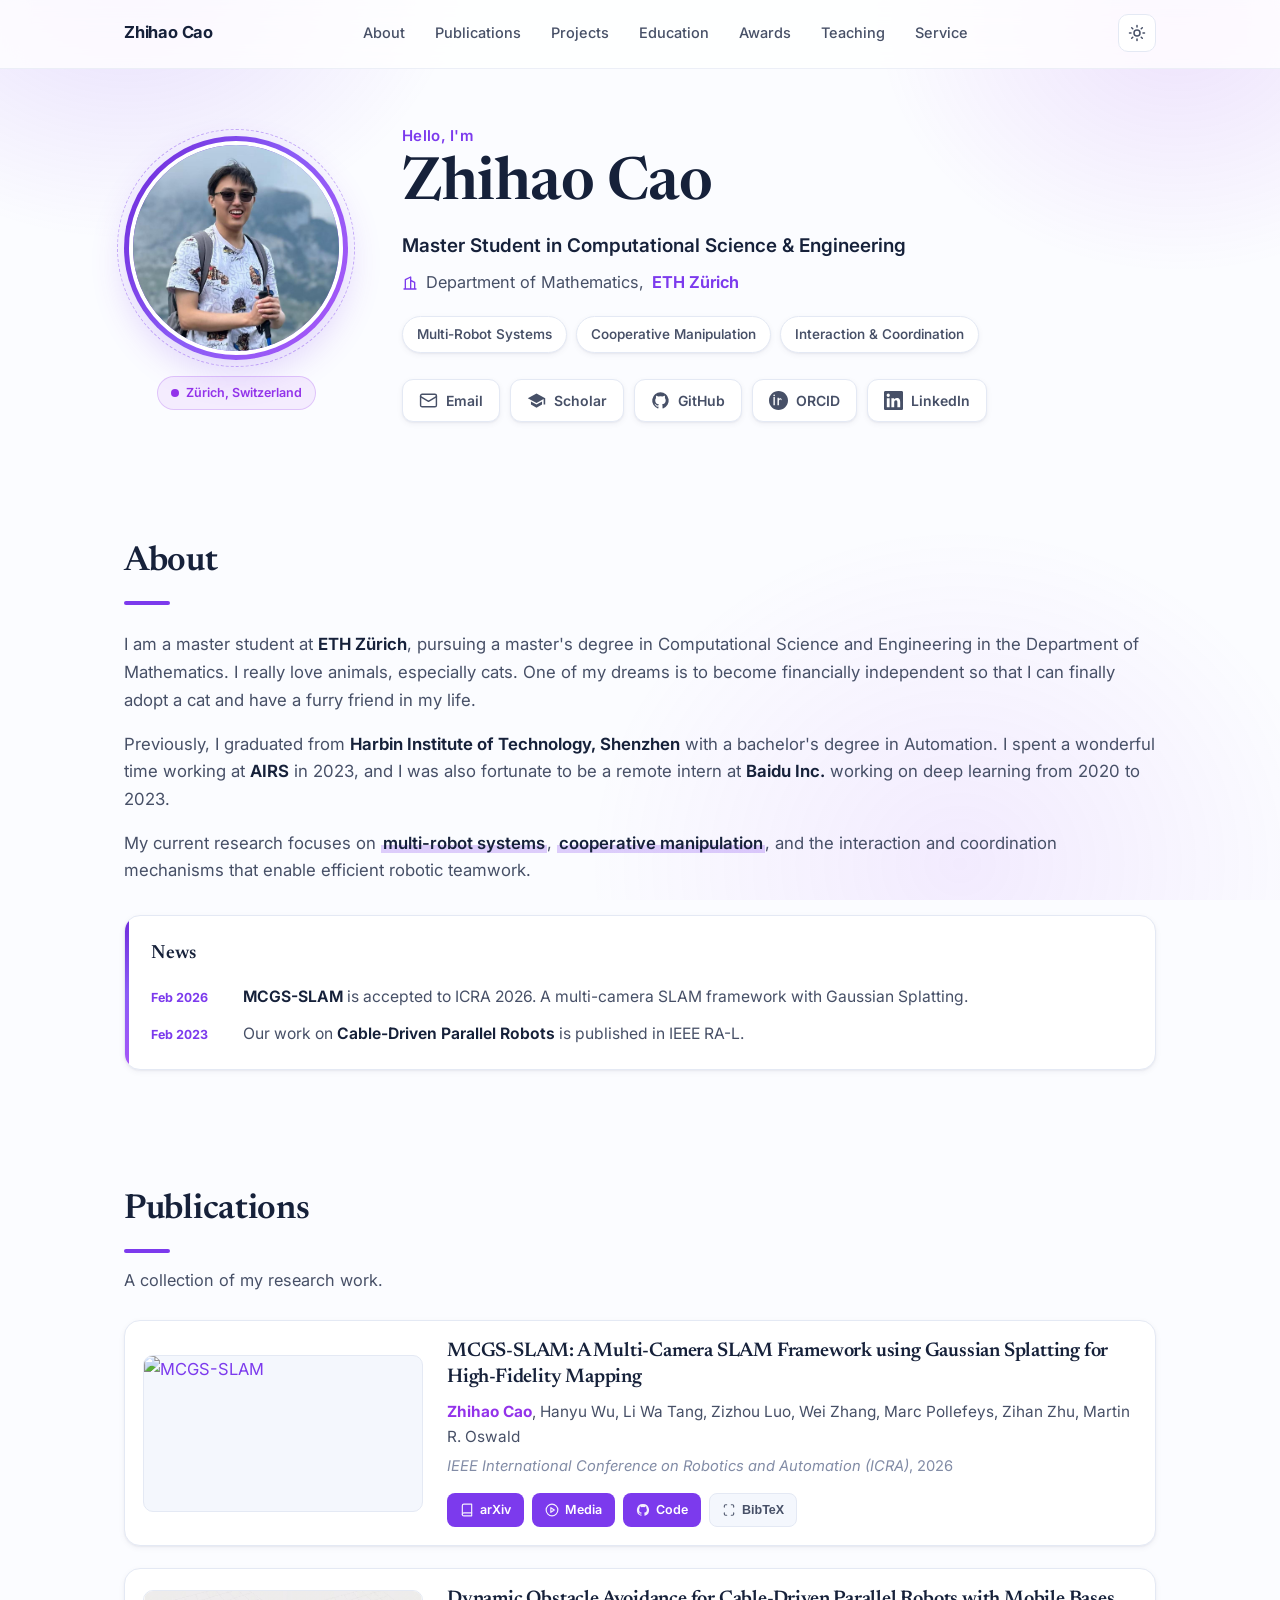
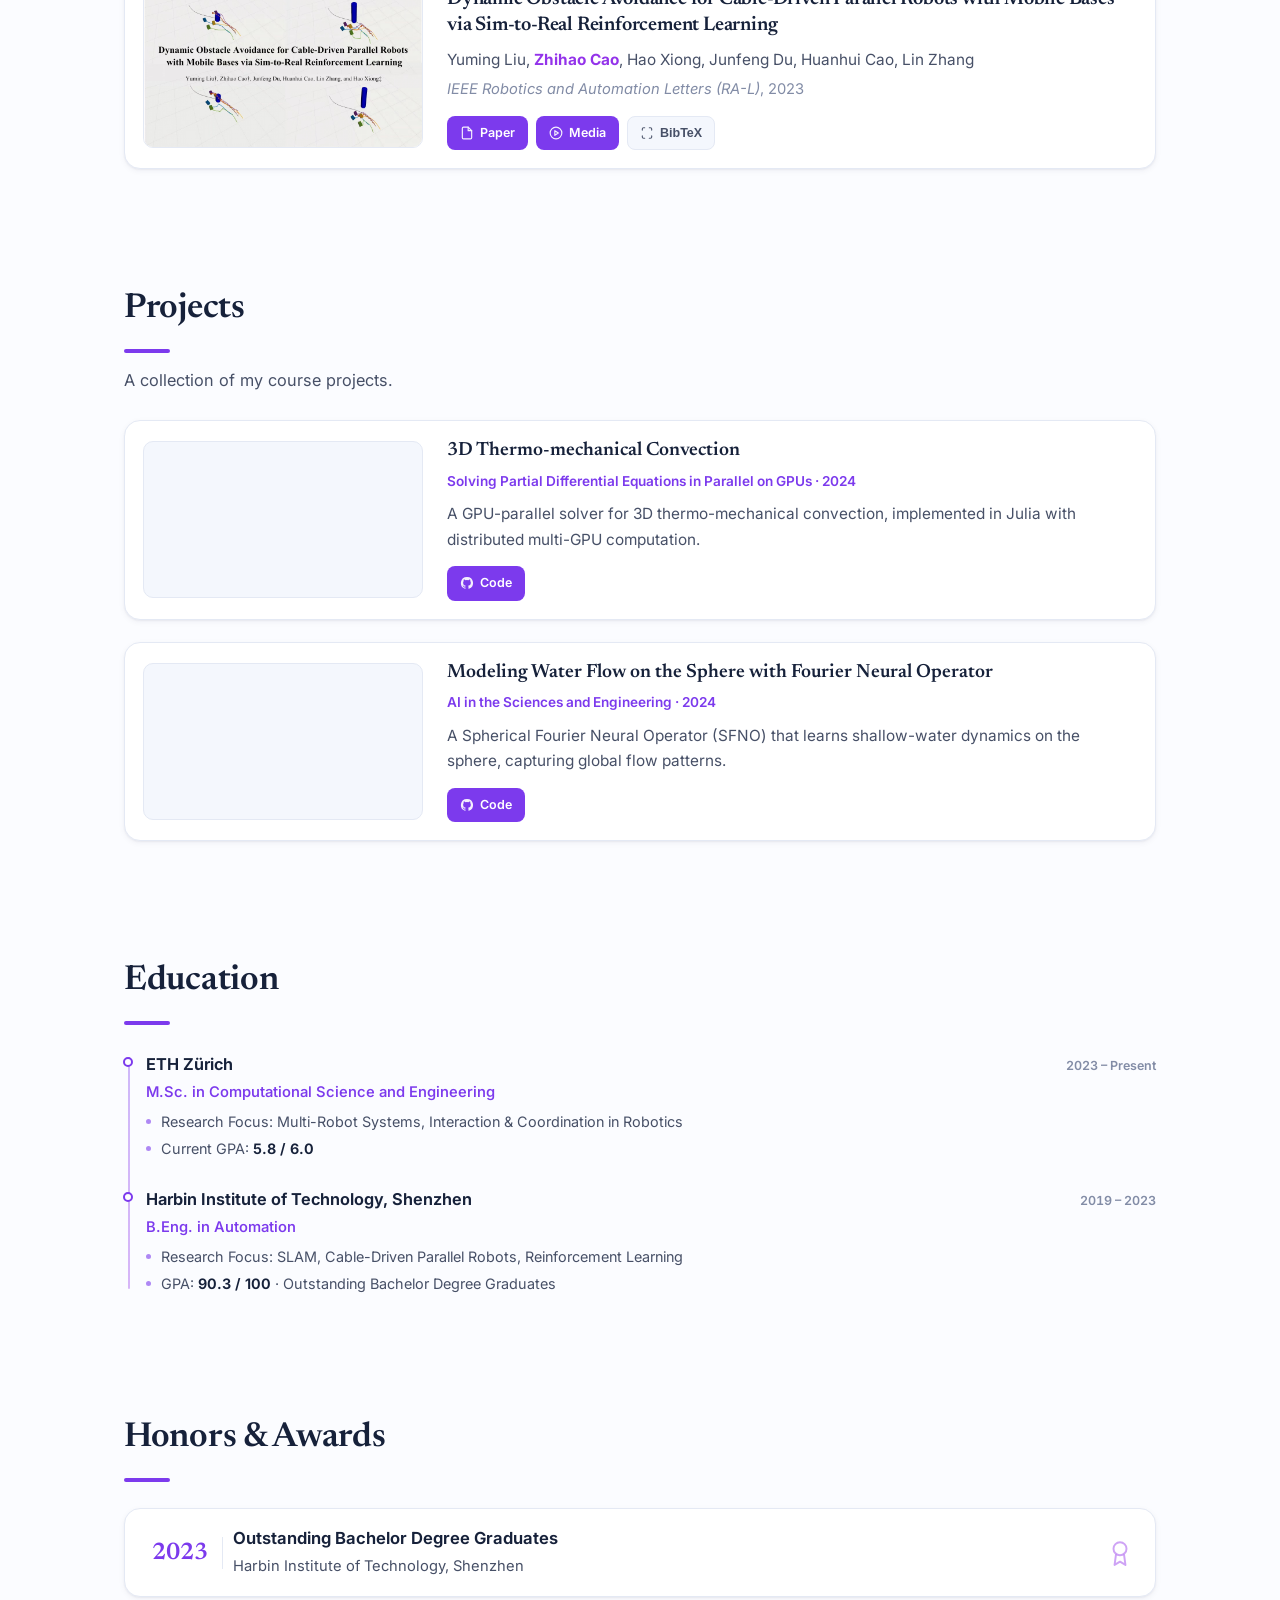
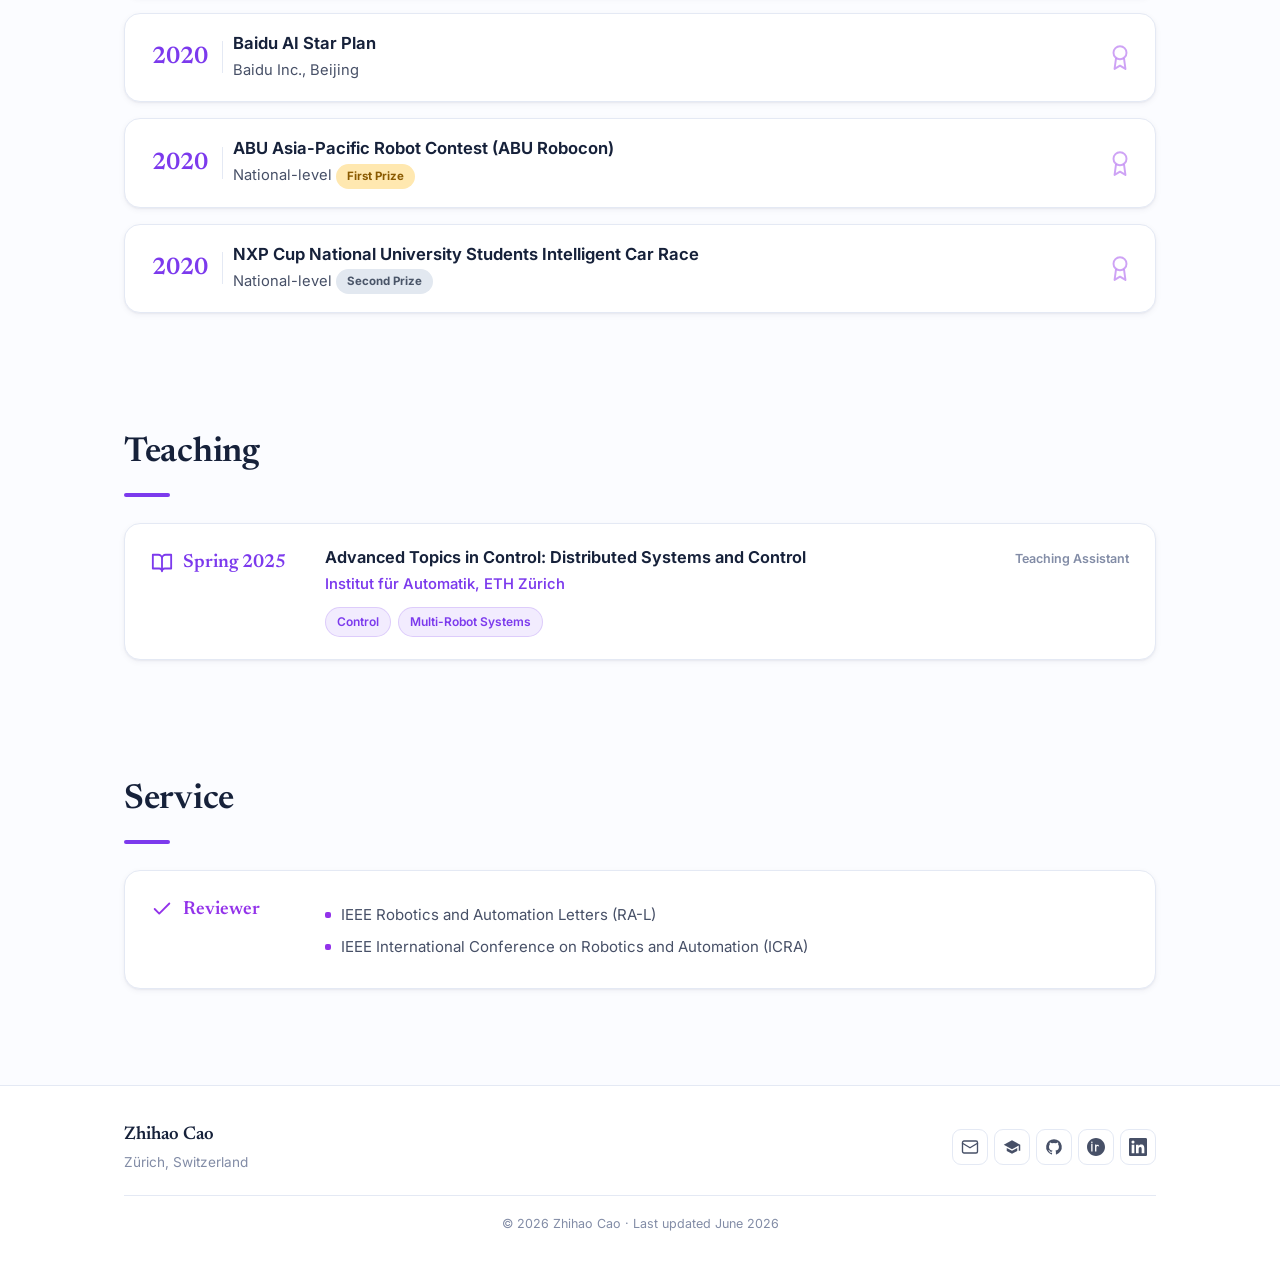
==== commit 7e10ad4c: "update website" ====
--- a/index.html
+++ b/index.html
@@ -1,26 +1,425 @@
-<!DOCTYPE html><!--mUGS2XA2SlPgqn_iVvGHH--><html lang="en" class="scroll-smooth"><head><meta charSet="utf-8"/><meta name="viewport" content="width=device-width, initial-scale=1"/><link rel="preload" as="image" href="/bio.jpg"/><link rel="stylesheet" href="/_next/static/css/2cf119d9a221d726.css" data-precedence="next"/><link rel="preload" as="script" fetchPriority="low" href="/_next/static/chunks/webpack-32b99883bf220ffe.js"/><script src="/_next/static/chunks/4bd1b696-c023c6e3521b1417.js" async=""></script><script src="/_next/static/chunks/255-0fb808ac7cfa018d.js" async=""></script><script src="/_next/static/chunks/main-app-37a45bc9e6fe214a.js" async=""></script><script src="/_next/static/chunks/185-02e5984e85404956.js" async=""></script><script src="/_next/static/chunks/619-9168df9c2a29b74b.js" async=""></script><script src="/_next/static/chunks/599-36b43173d762fc47.js" async=""></script><script src="/_next/static/chunks/app/layout-68bab4d5a88b3a31.js" async=""></script><script src="/_next/static/chunks/282-48ae848eaf344dbb.js" async=""></script><script src="/_next/static/chunks/681-ed51edbc944c0d86.js" async=""></script><script src="/_next/static/chunks/app/page-ae34bd9c9ed35107.js" async=""></script><link rel="icon" href="/favicon.png" type="image/svg+xml"/><link rel="dns-prefetch" href="https://google-fonts.jialeliu.com"/><link rel="preconnect" href="https://google-fonts.jialeliu.com" crossorigin=""/><link rel="preload" as="style" href="https://google-fonts.jialeliu.com/css2?family=Inter:wght@300;400;500;600;700&amp;family=Crimson+Text:ital,wght@0,400;0,600;1,400&amp;display=swap"/><title>Zhihao Cao</title><meta name="description" content="Master student at ETH Zurich."/><meta name="author" content="Zhihao Cao"/><meta name="keywords" content="Zhihao Cao,PhD,Research,ETH Zurich"/><meta name="creator" content="Zhihao Cao"/><meta name="publisher" content="Zhihao Cao"/><meta property="og:title" content="Zhihao Cao"/><meta property="og:description" content="Master student at ETH Zurich."/><meta property="og:site_name" content="Zhihao Cao&#x27;s Academic Website"/><meta property="og:locale" content="en_US"/><meta property="og:type" content="website"/><meta name="twitter:card" content="summary"/><meta name="twitter:title" content="Zhihao Cao"/><meta name="twitter:description" content="Master student at ETH Zurich."/><link rel="icon" href="/favicon.png"/><link rel="stylesheet" id="gfonts-css" href="https://google-fonts.jialeliu.com/css2?family=Inter:wght@300;400;500;600;700&amp;family=Crimson+Text:ital,wght@0,400;0,600;1,400&amp;display=swap" media="print"/><script>
-              (function(){
-                var l = document.getElementById('gfonts-css');
-                if (!l) return;
-                if (l.media !== 'all') {
-                  l.addEventListener('load', function(){ try { l.media = 'all'; } catch(e){} });
-                }
-              })();
-            </script><noscript><link rel="stylesheet" href="https://google-fonts.jialeliu.com/css2?family=Inter:wght@300;400;500;600;700&amp;family=Crimson+Text:ital,wght@0,400;0,600;1,400&amp;display=swap"/></noscript><script>
-              try {
-                const theme = localStorage.getItem('theme-storage');
-                const parsed = theme ? JSON.parse(theme) : null;
-                const setting = parsed?.state?.theme || 'system';
-                const prefersDark = typeof window !== 'undefined' && window.matchMedia && window.matchMedia('(prefers-color-scheme: dark)').matches;
-                const effective = setting === 'dark' ? 'dark' : (setting === 'light' ? 'light' : (prefersDark ? 'dark' : 'light'));
-                var root = document.documentElement;
-                root.classList.add(effective);
-                root.setAttribute('data-theme', effective);
-              } catch (e) {
-                var root = document.documentElement;
-                root.classList.add('light');
-                root.setAttribute('data-theme', 'light');
-              }
-            </script><script src="/_next/static/chunks/polyfills-42372ed130431b0a.js" noModule=""></script></head><body class="font-sans antialiased"><div hidden=""><!--$--><!--/$--></div><div style="visibility:hidden"><nav class="fixed top-0 left-0 right-0 z-50" data-headlessui-state=""><div class="transition-all duration-300 ease-out bg-transparent" style="transform:translateY(-100px)"><div class="max-w-7xl mx-auto px-4 sm:px-6 lg:px-8"><div class="flex justify-between items-center h-16 lg:h-20"><div class="flex-shrink-0" tabindex="0"><a class="text-xl lg:text-2xl font-serif font-semibold text-primary hover:text-accent transition-colors duration-200" href="/">Zhihao Cao</a></div><div class="hidden lg:block"><div class="ml-10 flex items-center space-x-8"><div class="flex items-baseline space-x-8"><a class="relative px-3 py-2 text-sm font-medium transition-all duration-200 rounded hover:bg-accent/10 hover:shadow-sm text-primary" href="/"><span class="relative z-10">About</span><div class="absolute inset-0 bg-accent/10 rounded-lg"></div></a><a class="relative px-3 py-2 text-sm font-medium transition-all duration-200 rounded hover:bg-accent/10 hover:shadow-sm text-neutral-600 hover:text-primary" href="/publications/"><span class="relative z-10">Publications</span></a><a class="relative px-3 py-2 text-sm font-medium transition-all duration-200 rounded hover:bg-accent/10 hover:shadow-sm text-neutral-600 hover:text-primary" href="/projects/"><span class="relative z-10">Projects</span></a><a class="relative px-3 py-2 text-sm font-medium transition-all duration-200 rounded hover:bg-accent/10 hover:shadow-sm text-neutral-600 hover:text-primary" href="/teaching/"><span class="relative z-10">Teaching</span></a><a class="relative px-3 py-2 text-sm font-medium transition-all duration-200 rounded hover:bg-accent/10 hover:shadow-sm text-neutral-600 hover:text-primary" href="/awards/"><span class="relative z-10">Awards</span></a><a class="relative px-3 py-2 text-sm font-medium transition-all duration-200 rounded hover:bg-accent/10 hover:shadow-sm text-neutral-600 hover:text-primary" href="/services/"><span class="relative z-10">Services</span></a><a class="relative px-3 py-2 text-sm font-medium transition-all duration-200 rounded hover:bg-accent/10 hover:shadow-sm text-neutral-600 hover:text-primary" href="/cv/"><span class="relative z-10">CV</span></a></div><div class="flex items-center justify-center w-10 h-10 rounded-lg border border-neutral-200 dark:border-[rgba(148,163,184,0.24)] bg-background dark:bg-neutral-800"><div class="w-4 h-4 rounded-full bg-neutral-300 animate-pulse"></div></div></div></div><div class="lg:hidden flex items-center space-x-2"><div class="flex items-center justify-center w-10 h-10 rounded-lg border border-neutral-200 dark:border-[rgba(148,163,184,0.24)] bg-background dark:bg-neutral-800"><div class="w-4 h-4 rounded-full bg-neutral-300 animate-pulse"></div></div><button class="inline-flex items-center justify-center p-2 rounded-md text-neutral-600 hover:text-primary hover:bg-neutral-100 dark:hover:bg-neutral-800 focus:outline-none focus:ring-2 focus:ring-inset focus:ring-accent transition-colors duration-200" id="headlessui-disclosure-button-_R_5pdb_" type="button" aria-expanded="false" data-headlessui-state=""><span class="sr-only">Open main menu</span><div><svg xmlns="http://www.w3.org/2000/svg" fill="none" viewBox="0 0 24 24" stroke-width="1.5" stroke="currentColor" aria-hidden="true" data-slot="icon" class="block h-6 w-6"><path stroke-linecap="round" stroke-linejoin="round" d="M3.75 6.75h16.5M3.75 12h16.5m-16.5 5.25h16.5"></path></svg></div></button></div></div></div></div></nav><main class="min-h-screen pt-16 lg:pt-20"><div class="max-w-6xl mx-auto px-4 sm:px-6 lg:px-8 py-8 bg-background min-h-screen"><div class="grid grid-cols-1 lg:grid-cols-3 gap-12"><div class="lg:col-span-1"><div class="sticky top-8" style="opacity:0;transform:translateY(20px)"><div class="w-64 h-64 mx-auto mb-6 rounded-2xl overflow-hidden shadow-lg hover:shadow-xl transition-all duration-200 hover:scale-105"><img alt="Zhihao Cao" width="256" height="256" decoding="async" data-nimg="1" class="w-full h-full object-cover object-[32%_center]" style="color:transparent" src="/bio.jpg"/></div><div class="text-center mb-6"><h1 class="text-3xl font-serif font-bold text-primary mb-2">Zhihao Cao</h1><p class="text-lg text-accent font-medium mb-1">Master Student</p><p class="text-neutral-600 mb-2">ETH Zurich</p></div><div class="flex flex-wrap justify-center gap-3 sm:gap-4 mb-6 relative px-2"><div class="relative"><button class="p-2 sm:p-2 transition-colors duration-200 text-neutral-600 dark:text-neutral-400 hover:text-accent" aria-label="Email"><svg xmlns="http://www.w3.org/2000/svg" fill="none" viewBox="0 0 24 24" stroke-width="1.5" stroke="currentColor" aria-hidden="true" data-slot="icon" class="h-5 w-5"><path stroke-linecap="round" stroke-linejoin="round" d="M21.75 6.75v10.5a2.25 2.25 0 0 1-2.25 2.25h-15a2.25 2.25 0 0 1-2.25-2.25V6.75m19.5 0A2.25 2.25 0 0 0 19.5 4.5h-15a2.25 2.25 0 0 0-2.25 2.25m19.5 0v.243a2.25 2.25 0 0 1-1.07 1.916l-7.5 4.615a2.25 2.25 0 0 1-2.36 0L3.32 8.91a2.25 2.25 0 0 1-1.07-1.916V6.75"></path></svg></button></div><a href="https://scholar.google.com/citations?user=wr1bDPoAAAAJ&amp;hl=en" target="_blank" rel="noopener noreferrer" class="p-2 sm:p-2 text-neutral-600 dark:text-neutral-400 hover:text-accent transition-colors duration-200" aria-label="Google Scholar"><svg xmlns="http://www.w3.org/2000/svg" fill="none" viewBox="0 0 24 24" stroke-width="1.5" stroke="currentColor" aria-hidden="true" data-slot="icon" class="h-5 w-5"><path stroke-linecap="round" stroke-linejoin="round" d="M4.26 10.147a60.438 60.438 0 0 0-.491 6.347A48.62 48.62 0 0 1 12 20.904a48.62 48.62 0 0 1 8.232-4.41 60.46 60.46 0 0 0-.491-6.347m-15.482 0a50.636 50.636 0 0 0-2.658-.813A59.906 59.906 0 0 1 12 3.493a59.903 59.903 0 0 1 10.399 5.84c-.896.248-1.783.52-2.658.814m-15.482 0A50.717 50.717 0 0 1 12 13.489a50.702 50.702 0 0 1 7.74-3.342M6.75 15a.75.75 0 1 0 0-1.5.75.75 0 0 0 0 1.5Zm0 0v-3.675A55.378 55.378 0 0 1 12 8.443m-7.007 11.55A5.981 5.981 0 0 0 6.75 15.75v-1.5"></path></svg></a><a href="https://orcid.org/0000-0003-1840-8947" target="_blank" rel="noopener noreferrer" class="p-2 sm:p-2 text-neutral-600 dark:text-neutral-400 hover:text-accent transition-colors duration-200" aria-label="ORCID"><svg viewBox="0 0 24 24" fill="currentColor" class="h-5 w-5" xmlns="http://www.w3.org/2000/svg"><path d="M12 0C5.372 0 0 5.372 0 12s5.372 12 12 12 12-5.372 12-12S18.628 0 12 0zM7.369 4.378c.525 0 .947.431.947.947s-.422.947-.947.947a.95.95 0 0 1-.947-.947c0-.525.422-.947.947-.947zm-.722 3.038h1.444v10.041H6.647V7.416zm3.562 0h3.9c3.712 0 5.344 2.653 5.344 5.025 0 2.578-2.016 5.025-5.325 5.025h-3.919V7.416zm1.444 1.303v7.444h2.297c3.272 0 4.022-2.484 4.022-3.722 0-2.016-1.284-3.722-4.097-3.722h-2.222z"></path></svg></a><a href="https://github.com/WhiteFireFox" target="_blank" rel="noopener noreferrer" class="p-2 sm:p-2 text-neutral-600 dark:text-neutral-400 hover:text-accent transition-colors duration-200" aria-label="GitHub"><svg xmlns="http://www.w3.org/2000/svg" width="24" height="24" viewBox="0 0 24 24" fill="none" stroke="currentColor" stroke-width="2" stroke-linecap="round" stroke-linejoin="round" class="lucide lucide-github h-5 w-5" aria-hidden="true"><path d="M15 22v-4a4.8 4.8 0 0 0-1-3.5c3 0 6-2 6-5.5.08-1.25-.27-2.48-1-3.5.28-1.15.28-2.35 0-3.5 0 0-1 0-3 1.5-2.64-.5-5.36-.5-8 0C6 2 5 2 5 2c-.3 1.15-.3 2.35 0 3.5A5.403 5.403 0 0 0 4 9c0 3.5 3 5.5 6 5.5-.39.49-.68 1.05-.85 1.65-.17.6-.22 1.23-.15 1.85v4"></path><path d="M9 18c-4.51 2-5-2-7-2"></path></svg></a><a href="https://www.linkedin.com/in/zhihao-cao-980289285" target="_blank" rel="noopener noreferrer" class="p-2 sm:p-2 text-neutral-600 dark:text-neutral-400 hover:text-accent transition-colors duration-200" aria-label="LinkedIn"><svg xmlns="http://www.w3.org/2000/svg" width="24" height="24" viewBox="0 0 24 24" fill="none" stroke="currentColor" stroke-width="2" stroke-linecap="round" stroke-linejoin="round" class="lucide lucide-linkedin h-5 w-5" aria-hidden="true"><path d="M16 8a6 6 0 0 1 6 6v7h-4v-7a2 2 0 0 0-2-2 2 2 0 0 0-2 2v7h-4v-7a6 6 0 0 1 6-6z"></path><rect width="4" height="12" x="2" y="9"></rect><circle cx="4" cy="4" r="2"></circle></svg></a></div><div class="bg-neutral-100 dark:bg-neutral-800 rounded-lg p-4 mb-6 hover:shadow-lg transition-all duration-200 hover:scale-[1.02]"><h3 class="font-semibold text-primary mb-3">Research Interests</h3><div class="space-y-2 text-sm text-neutral-700 dark:text-neutral-500"><div>Multi-Robot Systems</div><div>Cooperative Manipulation</div><div>Interaction and Coordination in Robotics</div></div></div><div class="flex justify-center"><div class="relative"><button class="flex items-center space-x-2 px-4 py-2 rounded-lg font-medium text-sm transition-all duration-200 bg-neutral-100 dark:bg-neutral-800 text-neutral-700 dark:text-neutral-500 hover:bg-red-50 dark:hover:bg-red-900/20 hover:text-red-600 dark:hover:text-red-400 cursor-pointer" tabindex="0"><svg xmlns="http://www.w3.org/2000/svg" fill="none" viewBox="0 0 24 24" stroke-width="1.5" stroke="currentColor" aria-hidden="true" data-slot="icon" class="h-4 w-4"><path stroke-linecap="round" stroke-linejoin="round" d="M21 8.25c0-2.485-2.099-4.5-4.688-4.5-1.935 0-3.597 1.126-4.312 2.733-.715-1.607-2.377-2.733-4.313-2.733C5.1 3.75 3 5.765 3 8.25c0 7.22 9 12 9 12s9-4.78 9-12Z"></path></svg><span>Like</span></button></div></div></div></div><div class="lg:col-span-2 space-y-8"><section id="about" class="scroll-mt-24 space-y-8"><section style="opacity:0;transform:translateY(20px)"><h2 class="text-2xl font-serif font-bold text-primary mb-4">About</h2><div class="text-neutral-700 dark:text-neutral-600 leading-relaxed"><p class="mb-4 last:mb-0">I am a master student at ETH Zurich, working for a master&#x27;s degree in Computational Science and Engineering in the Department of Mathematics. I really love animals, especially cats. One of my dreams is to become financially independent so that I can finally adopt a cat and have a furry friend in my life.</p>
-<p class="mb-4 last:mb-0">Previously, I graduated from Harbin Institute of Technology, Shenzhen with a bachelor&#x27;s degree in Automation. Moreover, I spent a wonderful time working at AIRS in 2023. Besides, I am pleasure to be a remote intern at Baidu Inc. about deep learning from 2020 to 2023.</p>
-<p class="mb-4 last:mb-0">My current research focuses on multi-robot systems, cooperative manipulation, and the interaction and coordination mechanisms that enable efficient robotic teamwork.</p></div></section><section style="opacity:0;transform:translateY(20px)"><div class="flex items-center justify-between mb-4"><h2 class="text-2xl font-serif font-bold text-primary">Selected Publications</h2><a class="text-accent hover:text-accent-dark text-sm font-medium transition-all duration-200 rounded hover:bg-accent/10 hover:shadow-sm" href="/#publications">View All →</a></div><div class="space-y-4"><div class="bg-neutral-50 dark:bg-neutral-800 p-4 rounded-lg shadow-sm border border-neutral-200 dark:border-[rgba(148,163,184,0.24)] hover:shadow-lg transition-all duration-200 hover:scale-[1.02]" style="opacity:0;transform:translateY(20px)"><h3 class="font-semibold text-primary mb-2 leading-tight">Dynamic obstacle avoidance for cable-driven parallel robots with mobile bases via sim-to-real reinforcement learning</h3><p class="text-sm text-neutral-600 dark:text-neutral-500 mb-1"><span><span class="">Yuming Liu</span><sup class="ml-0 text-neutral-600 dark:text-neutral-500">*</sup>, </span><span><span class="">Zhihao Cao</span><sup class="ml-0 text-neutral-600 dark:text-neutral-500">*</sup>, </span><span><span class="">Hao Xiong</span>, </span><span><span class="">Junfeng Du</span>, </span><span><span class="">Huanhui Cao</span>, </span><span><span class="">Lin Zhang</span></span></p><p class="text-sm text-neutral-600 dark:text-neutral-500 mb-2">IEEE Robotics and Automation Letters</p></div></div></section></section></div></div></div><!--$--><!--/$--></main><footer class="border-t border-neutral-200/50 bg-neutral-50/50 dark:bg-neutral-900/50 dark:border-neutral-700/50"><div class="max-w-6xl mx-auto px-4 sm:px-6 lg:px-8 py-6"><div class="flex flex-col sm:flex-row justify-between items-center gap-2"><p class="text-xs text-neutral-500">Last updated: <!-- -->December 2, 2025</p><p class="text-xs text-neutral-500 flex items-center"><a href="https://github.com/xyjoey/PRISM" target="_blank" rel="noopener noreferrer">Built with PRISM</a><span class="ml-2">🚀</span></p></div></div></footer></div><script src="/_next/static/chunks/webpack-32b99883bf220ffe.js" id="_R_" async=""></script><script>(self.__next_f=self.__next_f||[]).push([0])</script><script>self.__next_f.push([1,"1:\"$Sreact.fragment\"\n2:I[7558,[\"185\",\"static/chunks/185-02e5984e85404956.js\",\"619\",\"static/chunks/619-9168df9c2a29b74b.js\",\"599\",\"static/chunks/599-36b43173d762fc47.js\",\"177\",\"static/chunks/app/layout-68bab4d5a88b3a31.js\"],\"ThemeProvider\"]\n3:I[9994,[\"185\",\"static/chunks/185-02e5984e85404956.js\",\"619\",\"static/chunks/619-9168df9c2a29b74b.js\",\"599\",\"static/chunks/599-36b43173d762fc47.js\",\"177\",\"static/chunks/app/layout-68bab4d5a88b3a31.js\"],\"default\"]\n4:I[9766,[],\"\"]\n5:I[8924,[],\"\"]\nb:I[7150,[],\"\"]\n:HL[\"/_next/static/css/2cf119d9a221d726.css\",\"style\"]\n"])</script><script>self.__next_f.push([1,"0:{\"P\":null,\"b\":\"mUGS2XA2SlPgqn_iVvGHH\",\"p\":\"\",\"c\":[\"\",\"\"],\"i\":false,\"f\":[[[\"\",{\"children\":[\"__PAGE__\",{}]},\"$undefined\",\"$undefined\",true],[\"\",[\"$\",\"$1\",\"c\",{\"children\":[[[\"$\",\"link\",\"0\",{\"rel\":\"stylesheet\",\"href\":\"/_next/static/css/2cf119d9a221d726.css\",\"precedence\":\"next\",\"crossOrigin\":\"$undefined\",\"nonce\":\"$undefined\"}]],[\"$\",\"html\",null,{\"lang\":\"en\",\"className\":\"scroll-smooth\",\"suppressHydrationWarning\":true,\"children\":[[\"$\",\"head\",null,{\"children\":[[\"$\",\"link\",null,{\"rel\":\"icon\",\"href\":\"/favicon.png\",\"type\":\"image/svg+xml\"}],[\"$\",\"link\",null,{\"rel\":\"dns-prefetch\",\"href\":\"https://google-fonts.jialeliu.com\"}],[\"$\",\"link\",null,{\"rel\":\"preconnect\",\"href\":\"https://google-fonts.jialeliu.com\",\"crossOrigin\":\"\"}],[\"$\",\"link\",null,{\"rel\":\"preload\",\"as\":\"style\",\"href\":\"https://google-fonts.jialeliu.com/css2?family=Inter:wght@300;400;500;600;700\u0026family=Crimson+Text:ital,wght@0,400;0,600;1,400\u0026display=swap\"}],[\"$\",\"link\",null,{\"rel\":\"stylesheet\",\"id\":\"gfonts-css\",\"href\":\"https://google-fonts.jialeliu.com/css2?family=Inter:wght@300;400;500;600;700\u0026family=Crimson+Text:ital,wght@0,400;0,600;1,400\u0026display=swap\",\"media\":\"print\"}],[\"$\",\"script\",null,{\"dangerouslySetInnerHTML\":{\"__html\":\"\\n              (function(){\\n                var l = document.getElementById('gfonts-css');\\n                if (!l) return;\\n                if (l.media !== 'all') {\\n                  l.addEventListener('load', function(){ try { l.media = 'all'; } catch(e){} });\\n                }\\n              })();\\n            \"}}],[\"$\",\"noscript\",null,{\"children\":[\"$\",\"link\",null,{\"rel\":\"stylesheet\",\"href\":\"https://google-fonts.jialeliu.com/css2?family=Inter:wght@300;400;500;600;700\u0026family=Crimson+Text:ital,wght@0,400;0,600;1,400\u0026display=swap\"}]}],[\"$\",\"script\",null,{\"dangerouslySetInnerHTML\":{\"__html\":\"\\n              try {\\n                const theme = localStorage.getItem('theme-storage');\\n                const parsed = theme ? JSON.parse(theme) : null;\\n                const setting = parsed?.state?.theme || 'system';\\n                const prefersDark = typeof window !== 'undefined' \u0026\u0026 window.matchMedia \u0026\u0026 window.matchMedia('(prefers-color-scheme: dark)').matches;\\n                const effective = setting === 'dark' ? 'dark' : (setting === 'light' ? 'light' : (prefersDark ? 'dark' : 'light'));\\n                var root = document.documentElement;\\n                root.classList.add(effective);\\n                root.setAttribute('data-theme', effective);\\n              } catch (e) {\\n                var root = document.documentElement;\\n                root.classList.add('light');\\n                root.setAttribute('data-theme', 'light');\\n              }\\n            \"}}]]}],[\"$\",\"body\",null,{\"className\":\"font-sans antialiased\",\"children\":[\"$\",\"$L2\",null,{\"children\":[[\"$\",\"$L3\",null,{\"items\":[{\"title\":\"About\",\"type\":\"page\",\"target\":\"about\",\"href\":\"/\"},{\"title\":\"Publications\",\"type\":\"page\",\"target\":\"publications\",\"href\":\"/publications\"},{\"title\":\"Projects\",\"type\":\"page\",\"target\":\"projects\",\"href\":\"/projects\"},{\"title\":\"Teaching\",\"type\":\"page\",\"target\":\"teaching\",\"href\":\"/teaching\"},{\"title\":\"Awards\",\"type\":\"page\",\"target\":\"awards\",\"href\":\"/awards\"},{\"title\":\"Services\",\"type\":\"page\",\"target\":\"services\",\"href\":\"/services\"},{\"title\":\"CV\",\"type\":\"page\",\"target\":\"cv\",\"href\":\"/cv\"}],\"siteTitle\":\"Zhihao Cao\",\"enableOnePageMode\":false}],[\"$\",\"main\",null,{\"className\":\"min-h-screen pt-16 lg:pt-20\",\"children\":[\"$\",\"$L4\",null,{\"parallelRouterKey\":\"children\",\"error\":\"$undefined\",\"errorStyles\":\"$undefined\",\"errorScripts\":\"$undefined\",\"template\":[\"$\",\"$L5\",null,{}],\"templateStyles\":\"$undefined\",\"templateScripts\":\"$undefined\",\"notFound\":[[[\"$\",\"title\",null,{\"children\":\"404: This page could not be found.\"}],[\"$\",\"div\",null,{\"style\":{\"fontFamily\":\"system-ui,\\\"Segoe UI\\\",Roboto,Helvetica,Arial,sans-serif,\\\"Apple Color Emoji\\\",\\\"Segoe UI Emoji\\\"\",\"height\":\"100vh\",\"textAlign\":\"center\",\"display\":\"flex\",\"flexDirection\":\"column\",\"alignItems\":\"center\",\"justifyContent\":\"center\"},\"children\":[\"$\",\"div\",null,{\"children\":[[\"$\",\"style\",null,{\"dangerouslySetInnerHTML\":{\"__html\":\"body{color:#000;background:#fff;margin:0}.next-error-h1{border-right:1px solid rgba(0,0,0,.3)}@media (prefers-color-scheme:dark){body{color:#fff;background:#000}.next-error-h1{border-right:1px solid rgba(255,255,255,.3)}}\"}}],\"$L6\",\"$L7\"]}]}]],[]],\"forbidden\":\"$undefined\",\"unauthorized\":\"$undefined\"}]}],\"$L8\"]}]}]]}]]}],{\"children\":[\"__PAGE__\",\"$L9\",{},null,false]},null,false],\"$La\",false]],\"m\":\"$undefined\",\"G\":[\"$b\",[]],\"s\":false,\"S\":true}\n"])</script><script>self.__next_f.push([1,"c:I[7923,[\"185\",\"static/chunks/185-02e5984e85404956.js\",\"619\",\"static/chunks/619-9168df9c2a29b74b.js\",\"599\",\"static/chunks/599-36b43173d762fc47.js\",\"177\",\"static/chunks/app/layout-68bab4d5a88b3a31.js\"],\"default\"]\nd:I[9756,[\"185\",\"static/chunks/185-02e5984e85404956.js\",\"282\",\"static/chunks/282-48ae848eaf344dbb.js\",\"619\",\"static/chunks/619-9168df9c2a29b74b.js\",\"681\",\"static/chunks/681-ed51edbc944c0d86.js\",\"974\",\"static/chunks/app/page-ae34bd9c9ed35107.js\"],\"default\"]\ne:I[470,[\"185\",\"static/chunks/185-02e5984e85404956.js\",\"282\",\"static/chunks/282-48ae848eaf344dbb.js\",\"619\",\"static/chunks/619-9168df9c2a29b74b.js\",\"681\",\"static/chunks/681-ed51edbc944c0d86.js\",\"974\",\"static/chunks/app/page-ae34bd9c9ed35107.js\"],\"default\"]\nf:I[2597,[\"185\",\"static/chunks/185-02e5984e85404956.js\",\"282\",\"static/chunks/282-48ae848eaf344dbb.js\",\"619\",\"static/chunks/619-9168df9c2a29b74b.js\",\"681\",\"static/chunks/681-ed51edbc944c0d86.js\",\"974\",\"static/chunks/app/page-ae34bd9c9ed35107.js\"],\"default\"]\n10:I[4431,[],\"OutletBoundary\"]\n12:I[5278,[],\"AsyncMetadataOutlet\"]\n14:I[4431,[],\"ViewportBoundary\"]\n16:I[4431,[],\"MetadataBoundary\"]\n17:\"$Sreact.suspense\"\n6:[\"$\",\"h1\",null,{\"className\":\"next-error-h1\",\"style\":{\"display\":\"inline-block\",\"margin\":\"0 20px 0 0\",\"padding\":\"0 23px 0 0\",\"fontSize\":24,\"fontWeight\":500,\"verticalAlign\":\"top\",\"lineHeight\":\"49px\"},\"children\":404}]\n7:[\"$\",\"div\",null,{\"style\":{\"display\":\"inline-block\"},\"children\":[\"$\",\"h2\",null,{\"style\":{\"fontSize\":14,\"fontWeight\":400,\"lineHeight\":\"49px\",\"margin\":0},\"children\":\"This page could not be found.\"}]}]\n8:[\"$\",\"$Lc\",null,{\"lastUpdated\":\"December 2, 2025\"}]\n"])</script><script>self.__next_f.push([1,"9:[\"$\",\"$1\",\"c\",{\"children\":[[\"$\",\"div\",null,{\"className\":\"max-w-6xl mx-auto px-4 sm:px-6 lg:px-8 py-8 bg-background min-h-screen\",\"children\":[\"$\",\"div\",null,{\"className\":\"grid grid-cols-1 lg:grid-cols-3 gap-12\",\"children\":[[\"$\",\"div\",null,{\"className\":\"lg:col-span-1\",\"children\":[\"$\",\"$Ld\",null,{\"author\":{\"name\":\"Zhihao Cao\",\"title\":\"Master Student\",\"institution\":\"ETH Zurich\",\"avatar\":\"/bio.jpg\"},\"social\":{\"email\":\"m.zhihaocao@gmail.com\",\"google_scholar\":\"https://scholar.google.com/citations?user=wr1bDPoAAAAJ\u0026hl=en\",\"orcid\":\"https://orcid.org/0000-0003-1840-8947\",\"github\":\"https://github.com/WhiteFireFox\",\"linkedin\":\"https://www.linkedin.com/in/zhihao-cao-980289285\"},\"features\":{\"enable_likes\":true,\"enable_one_page_mode\":false},\"researchInterests\":[\"Multi-Robot Systems\",\"Cooperative Manipulation\",\"Interaction and Coordination in Robotics\"]}]}],[\"$\",\"div\",null,{\"className\":\"lg:col-span-2 space-y-8\",\"children\":[[\"$\",\"section\",\"about\",{\"id\":\"about\",\"className\":\"scroll-mt-24 space-y-8\",\"children\":[[[\"$\",\"$Le\",\"about\",{\"content\":\"I am a master student at ETH Zurich, working for a master's degree in Computational Science and Engineering in the Department of Mathematics. I really love animals, especially cats. One of my dreams is to become financially independent so that I can finally adopt a cat and have a furry friend in my life.\\n\\nPreviously, I graduated from Harbin Institute of Technology, Shenzhen with a bachelor's degree in Automation. Moreover, I spent a wonderful time working at AIRS in 2023. Besides, I am pleasure to be a remote intern at Baidu Inc. about deep learning from 2020 to 2023.\\n\\n\\nMy current research focuses on multi-robot systems, cooperative manipulation, and the interaction and coordination mechanisms that enable efficient robotic teamwork.\",\"title\":\"About\"}],[\"$\",\"$Lf\",\"featured_publications\",{\"publications\":[{\"id\":\"liu2023dynamic\",\"title\":\"Dynamic obstacle avoidance for cable-driven parallel robots with mobile bases via sim-to-real reinforcement learning\",\"authors\":[{\"name\":\"Yuming Liu\",\"isHighlighted\":false,\"isCorresponding\":true,\"isCoAuthor\":false},{\"name\":\"Zhihao Cao\",\"isHighlighted\":false,\"isCorresponding\":true,\"isCoAuthor\":false},{\"name\":\"Hao Xiong\",\"isHighlighted\":false,\"isCorresponding\":false,\"isCoAuthor\":false},{\"name\":\"Junfeng Du\",\"isHighlighted\":false,\"isCorresponding\":false,\"isCoAuthor\":false},{\"name\":\"Huanhui Cao\",\"isHighlighted\":false,\"isCorresponding\":false,\"isCoAuthor\":false},{\"name\":\"Lin Zhang\",\"isHighlighted\":false,\"isCorresponding\":false,\"isCoAuthor\":false}],\"year\":2023,\"type\":\"journal\",\"status\":\"published\",\"tags\":[],\"keywords\":\"$9:props:children:0:props:children:props:children:1:props:children:0:props:children:0:1:props:publications:0:tags\",\"researchArea\":\"machine-learning\",\"journal\":\"IEEE Robotics and Automation Letters\",\"conference\":\"\",\"volume\":\"8\",\"issue\":\"3\",\"pages\":\"1683--1690\",\"abstract\":\"\",\"description\":\"\",\"selected\":true,\"preview\":\"rl_mcdpr.jpg\",\"bibtex\":\"@article{liu2023dynamic,\\n  title = {Dynamic obstacle avoidance for cable-driven parallel robots with mobile bases via sim-to-real reinforcement learning},\\n  author = {Liu, Yuming and Cao, Zhihao and Xiong, Hao and Du, Junfeng and Cao, Huanhui and Zhang, Lin},\\n  journal = {IEEE Robotics and Automation Letters},\\n  volume = {8},\\n  number = {3},\\n  pages = {1683--1690},\\n  year = {2023},\\n  publisher = {IEEE}\\n}\"}],\"title\":\"Selected Publications\",\"enableOnePageMode\":true}]],false,false,false]}]]}]]}]}],null,[\"$\",\"$L10\",null,{\"children\":[\"$L11\",[\"$\",\"$L12\",null,{\"promise\":\"$@13\"}]]}]]}]\n"])</script><script>self.__next_f.push([1,"a:[\"$\",\"$1\",\"h\",{\"children\":[null,[[\"$\",\"$L14\",null,{\"children\":\"$L15\"}],null],[\"$\",\"$L16\",null,{\"children\":[\"$\",\"div\",null,{\"hidden\":true,\"children\":[\"$\",\"$17\",null,{\"fallback\":null,\"children\":\"$L18\"}]}]}]]}]\n"])</script><script>self.__next_f.push([1,"15:[[\"$\",\"meta\",\"0\",{\"charSet\":\"utf-8\"}],[\"$\",\"meta\",\"1\",{\"name\":\"viewport\",\"content\":\"width=device-width, initial-scale=1\"}]]\n11:null\n"])</script><script>self.__next_f.push([1,"19:I[622,[],\"IconMark\"]\n"])</script><script>self.__next_f.push([1,"13:{\"metadata\":[[\"$\",\"title\",\"0\",{\"children\":\"Zhihao Cao\"}],[\"$\",\"meta\",\"1\",{\"name\":\"description\",\"content\":\"Master student at ETH Zurich.\"}],[\"$\",\"meta\",\"2\",{\"name\":\"author\",\"content\":\"Zhihao Cao\"}],[\"$\",\"meta\",\"3\",{\"name\":\"keywords\",\"content\":\"Zhihao Cao,PhD,Research,ETH Zurich\"}],[\"$\",\"meta\",\"4\",{\"name\":\"creator\",\"content\":\"Zhihao Cao\"}],[\"$\",\"meta\",\"5\",{\"name\":\"publisher\",\"content\":\"Zhihao Cao\"}],[\"$\",\"meta\",\"6\",{\"property\":\"og:title\",\"content\":\"Zhihao Cao\"}],[\"$\",\"meta\",\"7\",{\"property\":\"og:description\",\"content\":\"Master student at ETH Zurich.\"}],[\"$\",\"meta\",\"8\",{\"property\":\"og:site_name\",\"content\":\"Zhihao Cao's Academic Website\"}],[\"$\",\"meta\",\"9\",{\"property\":\"og:locale\",\"content\":\"en_US\"}],[\"$\",\"meta\",\"10\",{\"property\":\"og:type\",\"content\":\"website\"}],[\"$\",\"meta\",\"11\",{\"name\":\"twitter:card\",\"content\":\"summary\"}],[\"$\",\"meta\",\"12\",{\"name\":\"twitter:title\",\"content\":\"Zhihao Cao\"}],[\"$\",\"meta\",\"13\",{\"name\":\"twitter:description\",\"content\":\"Master student at ETH Zurich.\"}],[\"$\",\"link\",\"14\",{\"rel\":\"icon\",\"href\":\"/favicon.png\"}],[\"$\",\"$L19\",\"15\",{}]],\"error\":null,\"digest\":\"$undefined\"}\n"])</script><script>self.__next_f.push([1,"18:\"$13:metadata\"\n"])</script></body></html>+<!DOCTYPE html>
+<html lang="en" class="scroll-smooth">
+<head>
+  <meta charset="UTF-8" />
+  <meta name="viewport" content="width=device-width, initial-scale=1.0" />
+  <title>Zhihao Cao</title>
+  <meta name="description" content="Zhihao Cao — Master student at ETH Zurich. Research in multi-robot systems, cooperative manipulation, and coordination in robotics." />
+  <meta name="author" content="Zhihao Cao" />
+  <meta name="keywords" content="Zhihao Cao, ETH Zurich, Multi-Robot Systems, Cooperative Manipulation, SLAM, Robotics, Research" />
+
+  <!-- Open Graph -->
+  <meta property="og:title" content="Zhihao Cao" />
+  <meta property="og:description" content="Master student at ETH Zurich. Research in multi-robot systems and cooperative manipulation." />
+  <meta property="og:type" content="website" />
+  <meta property="og:image" content="assets/profile.jpg" />
+
+  <link rel="icon" href="assets/favicon.png" type="image/png" />
+
+  <!-- Fonts -->
+  <link rel="preconnect" href="https://fonts.googleapis.com" />
+  <link rel="preconnect" href="https://fonts.gstatic.com" crossorigin />
+  <link href="https://fonts.googleapis.com/css2?family=Inter:wght@300;400;500;600;700;800&family=Newsreader:ital,opt,wght@0,400;0,500;0,600;1,400;1,500&display=swap" rel="stylesheet" />
+
+  <link rel="stylesheet" href="css/style.css" />
+</head>
+<body>
+  <!-- Decorative gradient backdrop -->
+  <div class="bg-aurora" aria-hidden="true"></div>
+
+  <!-- ============ NAVBAR ============ -->
+  <header class="nav" id="navbar">
+    <div class="nav__inner">
+      <a href="#home" class="nav__brand">
+        <span class="nav__brand-name">Zhihao&nbsp;Cao</span>
+      </a>
+
+      <nav class="nav__links" id="navLinks">
+        <a href="#about" class="nav__link">About</a>
+        <a href="#publications" class="nav__link">Publications</a>
+        <a href="#projects" class="nav__link">Projects</a>
+        <a href="#education" class="nav__link">Education</a>
+        <a href="#awards" class="nav__link">Awards</a>
+        <a href="#teaching" class="nav__link">Teaching</a>
+        <a href="#service" class="nav__link">Service</a>
+      </nav>
+
+      <div class="nav__actions">
+        <button class="theme-toggle" id="themeToggle" aria-label="Toggle dark mode" title="Toggle theme">
+          <svg class="icon-sun" viewBox="0 0 24 24" width="18" height="18" fill="none" stroke="currentColor" stroke-width="2" stroke-linecap="round" stroke-linejoin="round"><circle cx="12" cy="12" r="4"/><path d="M12 2v2M12 20v2M4.93 4.93l1.41 1.41M17.66 17.66l1.41 1.41M2 12h2M20 12h2M6.34 17.66l-1.41 1.41M19.07 4.93l-1.41 1.41"/></svg>
+          <svg class="icon-moon" viewBox="0 0 24 24" width="18" height="18" fill="none" stroke="currentColor" stroke-width="2" stroke-linecap="round" stroke-linejoin="round"><path d="M21 12.79A9 9 0 1 1 11.21 3 7 7 0 0 0 21 12.79z"/></svg>
+        </button>
+        <button class="nav__burger" id="navBurger" aria-label="Open menu">
+          <span></span><span></span><span></span>
+        </button>
+      </div>
+    </div>
+    <div class="nav__progress" id="navProgress"></div>
+  </header>
+
+  <main>
+    <!-- ============ HERO / PROFILE ============ -->
+    <section class="hero" id="home">
+      <div class="hero__photo-wrap reveal">
+        <div class="hero__photo-ring">
+          <img src="assets/profile.jpg" alt="Zhihao Cao" class="hero__photo" />
+        </div>
+        <div class="hero__status"><span class="dot"></span> Zürich, Switzerland</div>
+      </div>
+
+      <div class="hero__intro">
+        <p class="hero__eyebrow reveal">Hello, I'm</p>
+        <h1 class="hero__name reveal">Zhihao&nbsp;Cao</h1>
+        <p class="hero__title reveal">
+          Master Student in Computational Science &amp; Engineering
+        </p>
+        <p class="hero__affil reveal">
+          <svg viewBox="0 0 24 24" width="16" height="16" fill="none" stroke="currentColor" stroke-width="2" stroke-linecap="round" stroke-linejoin="round"><path d="M3 21h18M5 21V7l8-4v18M19 21V11l-6-3"/></svg>
+          Department of Mathematics, <strong>ETH&nbsp;Zürich</strong>
+        </p>
+
+        <ul class="hero__interests reveal">
+          <li>Multi-Robot Systems</li>
+          <li>Cooperative Manipulation</li>
+          <li>Interaction &amp; Coordination</li>
+        </ul>
+
+        <div class="hero__socials reveal">
+          <a class="social" href="mailto:m.zhihaocao@gmail.com" title="Email" aria-label="Email">
+            <svg viewBox="0 0 24 24" width="19" height="19" fill="none" stroke="currentColor" stroke-width="1.8" stroke-linecap="round" stroke-linejoin="round"><rect x="2" y="4" width="20" height="16" rx="2"/><path d="m22 7-10 6L2 7"/></svg>
+            <span>Email</span>
+          </a>
+          <a class="social" href="https://scholar.google.com/citations?user=wr1bDPoAAAAJ&hl=en" target="_blank" rel="noopener" title="Google Scholar" aria-label="Google Scholar">
+            <svg viewBox="0 0 24 24" width="19" height="19" fill="currentColor"><path d="M12 3 1 9l11 6 9-4.91V17h2V9L12 3z"/><path d="M5 13.18v4L12 21l7-3.82v-4L12 17l-7-3.82z"/></svg>
+            <span>Scholar</span>
+          </a>
+          <a class="social" href="https://github.com/WhiteFireFox" target="_blank" rel="noopener" title="GitHub" aria-label="GitHub">
+            <svg viewBox="0 0 24 24" width="19" height="19" fill="currentColor"><path d="M12 1.5a10.5 10.5 0 0 0-3.32 20.46c.52.1.71-.23.71-.5v-1.76c-2.89.63-3.5-1.4-3.5-1.4-.47-1.2-1.15-1.52-1.15-1.52-.94-.64.07-.63.07-.63 1.04.07 1.59 1.07 1.59 1.07.93 1.59 2.43 1.13 3.02.86.1-.67.36-1.13.66-1.39-2.31-.26-4.73-1.15-4.73-5.13 0-1.13.4-2.06 1.07-2.79-.11-.26-.46-1.31.1-2.73 0 0 .87-.28 2.85 1.06a9.9 9.9 0 0 1 5.18 0c1.98-1.34 2.85-1.06 2.85-1.06.56 1.42.21 2.47.1 2.73.67.73 1.07 1.66 1.07 2.79 0 3.99-2.43 4.86-4.74 5.12.37.32.7.95.7 1.92v2.85c0 .27.19.61.72.5A10.5 10.5 0 0 0 12 1.5z"/></svg>
+            <span>GitHub</span>
+          </a>
+          <a class="social" href="https://orcid.org/0000-0003-1840-8947" target="_blank" rel="noopener" title="ORCID" aria-label="ORCID">
+            <svg viewBox="0 0 24 24" width="19" height="19" fill="currentColor"><path d="M12 0C5.37 0 0 5.37 0 12s5.37 12 12 12 12-5.37 12-12S18.63 0 12 0zM7.37 18.13H5.62V7.71h1.75v10.42zM6.5 6.56a1.02 1.02 0 1 1 0-2.05 1.02 1.02 0 0 1 0 2.05zm11.5 11.57h-1.74v-5.06c0-1.45-.52-2.44-1.81-2.44-.99 0-1.57.66-1.83 1.31-.1.23-.12.55-.12.87v5.32h-1.74s.02-8.63 0-9.52h1.74v1.35c.23-.36.65-.87 1.58-.87 1.15 0 2.01.75 2.01 2.37v6.67z"/></svg>
+            <span>ORCID</span>
+          </a>
+          <a class="social" href="https://www.linkedin.com/in/zhihao-cao-980289285" target="_blank" rel="noopener" title="LinkedIn" aria-label="LinkedIn">
+            <svg viewBox="0 0 24 24" width="19" height="19" fill="currentColor"><path d="M20.45 20.45h-3.56v-5.57c0-1.33-.02-3.04-1.85-3.04-1.85 0-2.14 1.45-2.14 2.94v5.67H9.34V9h3.42v1.56h.05c.48-.9 1.64-1.85 3.37-1.85 3.6 0 4.27 2.37 4.27 5.46v6.28zM5.34 7.43a2.06 2.06 0 1 1 0-4.13 2.06 2.06 0 0 1 0 4.13zM7.12 20.45H3.56V9h3.56v11.45zM22.22 0H1.77C.79 0 0 .77 0 1.72v20.56C0 23.23.79 24 1.77 24h20.45C23.2 24 24 23.23 24 22.28V1.72C24 .77 23.2 0 22.22 0z"/></svg>
+            <span>LinkedIn</span>
+          </a>
+        </div>
+      </div>
+    </section>
+
+    <div class="container">
+      <!-- ============ ABOUT ============ -->
+      <section class="section" id="about">
+        <div class="section__head reveal">
+          <h2 class="section__title">About</h2>
+        </div>
+        <div class="about reveal">
+          <p>
+            I am a master student at <strong>ETH&nbsp;Zürich</strong>, pursuing a master's degree in
+            Computational Science and Engineering in the Department of Mathematics. I really love
+            animals, especially cats. One of my dreams is to become financially independent so that I can finally adopt a cat and have a furry friend in my life.
+          </p>
+          <p>
+            Previously, I graduated from <strong>Harbin Institute of Technology, Shenzhen</strong> with a
+            bachelor's degree in Automation. I spent a wonderful time working at <strong>AIRS</strong> in 2023,
+            and I was also fortunate to be a remote intern at <strong>Baidu&nbsp;Inc.</strong> working on
+            deep learning from 2020 to 2023.
+          </p>
+          <p>
+            My current research focuses on <span class="hl">multi-robot systems</span>,
+            <span class="hl">cooperative manipulation</span>, and the interaction and coordination mechanisms
+            that enable efficient robotic teamwork.
+          </p>
+        </div>
+
+        <!-- News -->
+        <div class="news reveal">
+          <h3 class="news__title">News</h3>
+          <ul class="news__list">
+            <li class="news__item">
+              <span class="news__date">Feb 2026</span>
+              <span class="news__text"><strong>MCGS-SLAM</strong> is accepted to ICRA 2026. A multi-camera SLAM framework with Gaussian Splatting.</span>
+            </li>
+            <li class="news__item">
+              <span class="news__date">Feb 2023</span>
+              <span class="news__text">Our work on <strong>Cable-Driven Parallel Robots</strong> is published in IEEE RA-L.</span>
+            </li>
+          </ul>
+        </div>
+      </section>
+
+      <!-- ============ PUBLICATIONS ============ -->
+      <section class="section" id="publications">
+        <div class="section__head reveal">
+          <h2 class="section__title">Publications</h2>
+        </div>
+        <p class="section__lead reveal">A collection of my research work.</p>
+
+        <div class="pub-list">
+          <!-- Publication 1 -->
+          <article class="pub reveal">
+            <a class="pub__media" href="https://zhihao-ethz.github.io/mcgs-slam/" target="_blank" rel="noopener">
+              <img src="assets/mcgs_slam.png" alt="MCGS-SLAM" loading="lazy" />
+            </a>
+            <div class="pub__body">
+              <h3 class="pub__title">MCGS-SLAM: A Multi-Camera SLAM Framework using Gaussian Splatting for High-Fidelity Mapping</h3>
+              <p class="pub__authors">
+                <span class="me">Zhihao Cao</span>, Hanyu Wu, Li Wa Tang, Zizhou Luo, Wei Zhang,
+                Marc Pollefeys, Zihan Zhu, Martin R. Oswald
+              </p>
+              <p class="pub__journal"><em>IEEE International Conference on Robotics and Automation (ICRA)</em>, 2026</p>
+              <div class="pub__links">
+                <a class="chip" href="https://arxiv.org/abs/2509.14191" target="_blank" rel="noopener">
+                  <svg viewBox="0 0 24 24" width="14" height="14" fill="none" stroke="currentColor" stroke-width="2" stroke-linecap="round" stroke-linejoin="round"><path d="M4 19.5A2.5 2.5 0 0 1 6.5 17H20"/><path d="M6.5 2H20v20H6.5A2.5 2.5 0 0 1 4 19.5v-15A2.5 2.5 0 0 1 6.5 2z"/></svg>
+                  arXiv
+                </a>
+                <a class="chip" href="https://zhihao-ethz.github.io/mcgs-slam/" target="_blank" rel="noopener">
+                  <svg viewBox="0 0 24 24" width="14" height="14" fill="none" stroke="currentColor" stroke-width="2" stroke-linecap="round" stroke-linejoin="round"><circle cx="12" cy="12" r="10"/><polygon points="10 8 16 12 10 16 10 8"/></svg>
+                  Media
+                </a>
+                <a class="chip" href="https://github.com/mcgs-slam/mcgs-slam" target="_blank" rel="noopener">
+                  <svg viewBox="0 0 24 24" width="14" height="14" fill="currentColor"><path d="M12 1.5a10.5 10.5 0 0 0-3.32 20.46c.52.1.71-.23.71-.5v-1.76c-2.89.63-3.5-1.4-3.5-1.4-.47-1.2-1.15-1.52-1.15-1.52-.94-.64.07-.63.07-.63 1.04.07 1.59 1.07 1.59 1.07.93 1.59 2.43 1.13 3.02.86.1-.67.36-1.13.66-1.39-2.31-.26-4.73-1.15-4.73-5.13 0-1.13.4-2.06 1.07-2.79-.11-.26-.46-1.31.1-2.73 0 0 .87-.28 2.85 1.06a9.9 9.9 0 0 1 5.18 0c1.98-1.34 2.85-1.06 2.85-1.06.56 1.42.21 2.47.1 2.73.67.73 1.07 1.66 1.07 2.79 0 3.99-2.43 4.86-4.74 5.12.37.32.7.95.7 1.92v2.85c0 .27.19.61.72.5A10.5 10.5 0 0 0 12 1.5z"/></svg>
+                  Code
+                </a>
+                <button class="chip chip--ghost" data-bibtex="mcgs">
+                  <svg viewBox="0 0 24 24" width="14" height="14" fill="none" stroke="currentColor" stroke-width="2" stroke-linecap="round" stroke-linejoin="round"><path d="M4 7V5a2 2 0 0 1 2-2h2M4 17v2a2 2 0 0 0 2 2h2M20 7V5a2 2 0 0 0-2-2h-2M20 17v2a2 2 0 0 1-2 2h-2"/></svg>
+                  BibTeX
+                </button>
+              </div>
+              <pre class="pub__bibtex" id="bib-mcgs">@article{cao2025mcgs,
+  title   = {MCGS-SLAM: A multi-camera SLAM framework using Gaussian Splatting for high-fidelity mapping},
+  author  = {Cao, Zhihao and Wu, Hanyu and Tang, Li Wa and Luo, Zizhou and Zhang, Wei and Pollefeys, Marc and Zhu, Zihan and Oswald, Martin R},
+  journal = {IEEE International Conference on Robotics and Automation (ICRA)},
+  year    = {2026},
+  doi     = {10.48550/arXiv.2509.14191}
+}</pre>
+            </div>
+          </article>
+
+          <!-- Publication 2 -->
+          <article class="pub reveal">
+            <a class="pub__media" href="https://youtu.be/GRsL08lmYvA" target="_blank" rel="noopener">
+              <img src="assets/rl_mcdpr.jpg" alt="Cable-driven parallel robot" loading="lazy" />
+            </a>
+            <div class="pub__body">
+              <h3 class="pub__title">Dynamic Obstacle Avoidance for Cable-Driven Parallel Robots with Mobile Bases via Sim-to-Real Reinforcement Learning</h3>
+              <p class="pub__authors">
+                Yuming Liu, <span class="me">Zhihao Cao</span>, Hao Xiong,
+                Junfeng Du, Huanhui Cao, Lin Zhang
+              </p>
+              <p class="pub__journal"><em>IEEE Robotics and Automation Letters (RA-L)</em>, 2023</p>
+              <div class="pub__links">
+                <a class="chip" href="https://doi.org/10.1109/LRA.2023.3241801" target="_blank" rel="noopener">
+                  <svg viewBox="0 0 24 24" width="14" height="14" fill="none" stroke="currentColor" stroke-width="2" stroke-linecap="round" stroke-linejoin="round"><path d="M14 2H6a2 2 0 0 0-2 2v16a2 2 0 0 0 2 2h12a2 2 0 0 0 2-2V8z"/><path d="M14 2v6h6"/></svg>
+                  Paper
+                </a>
+                <a class="chip" href="https://youtu.be/GRsL08lmYvA" target="_blank" rel="noopener">
+                  <svg viewBox="0 0 24 24" width="14" height="14" fill="none" stroke="currentColor" stroke-width="2" stroke-linecap="round" stroke-linejoin="round"><circle cx="12" cy="12" r="10"/><polygon points="10 8 16 12 10 16 10 8"/></svg>
+                  Media
+                </a>
+                <button class="chip chip--ghost" data-bibtex="lra">
+                  <svg viewBox="0 0 24 24" width="14" height="14" fill="none" stroke="currentColor" stroke-width="2" stroke-linecap="round" stroke-linejoin="round"><path d="M4 7V5a2 2 0 0 1 2-2h2M4 17v2a2 2 0 0 0 2 2h2M20 7V5a2 2 0 0 0-2-2h-2M20 17v2a2 2 0 0 1-2 2h-2"/></svg>
+                  BibTeX
+                </button>
+              </div>
+              <pre class="pub__bibtex" id="bib-lra">@article{liu2023dynamic,
+  title     = {Dynamic obstacle avoidance for cable-driven parallel robots with mobile bases via sim-to-real reinforcement learning},
+  author    = {Liu, Yuming and Cao, Zhihao and Xiong, Hao and Du, Junfeng and Cao, Huanhui and Zhang, Lin},
+  journal   = {IEEE Robotics and Automation Letters},
+  volume    = {8},
+  number    = {3},
+  pages     = {1683--1690},
+  year      = {2023},
+  publisher = {IEEE},
+  doi       = {10.1109/LRA.2023.3241801}
+}</pre>
+            </div>
+          </article>
+        </div>
+      </section>
+
+      <!-- ============ PROJECTS ============ -->
+      <section class="section" id="projects">
+        <div class="section__head reveal">
+          <h2 class="section__title">Projects</h2>
+        </div>
+        <p class="section__lead reveal">A collection of my course projects.</p>
+
+        <div class="proj-list">
+          <article class="proj reveal">
+            <a class="proj__media" href="https://github.com/WhiteFireFox/ThermalConvection3D.jl" target="_blank" rel="noopener">
+              <video src="assets/thermal_convection.mp4" autoplay muted loop playsinline preload="metadata" aria-label="3D Thermo-mechanical Convection"></video>
+            </a>
+            <div class="proj__body">
+              <h3 class="proj__title">3D Thermo-mechanical Convection</h3>
+              <p class="proj__sub">Solving Partial Differential Equations in Parallel on GPUs · 2024</p>
+              <p class="proj__desc">A GPU-parallel solver for 3D thermo-mechanical convection, implemented in Julia with distributed multi-GPU computation.</p>
+              <div class="pub__links">
+                <a class="chip" href="https://github.com/WhiteFireFox/ThermalConvection3D.jl" target="_blank" rel="noopener">
+                  <svg viewBox="0 0 24 24" width="14" height="14" fill="currentColor"><path d="M12 1.5a10.5 10.5 0 0 0-3.32 20.46c.52.1.71-.23.71-.5v-1.76c-2.89.63-3.5-1.4-3.5-1.4-.47-1.2-1.15-1.52-1.15-1.52-.94-.64.07-.63.07-.63 1.04.07 1.59 1.07 1.59 1.07.93 1.59 2.43 1.13 3.02.86.1-.67.36-1.13.66-1.39-2.31-.26-4.73-1.15-4.73-5.13 0-1.13.4-2.06 1.07-2.79-.11-.26-.46-1.31.1-2.73 0 0 .87-.28 2.85 1.06a9.9 9.9 0 0 1 5.18 0c1.98-1.34 2.85-1.06 2.85-1.06.56 1.42.21 2.47.1 2.73.67.73 1.07 1.66 1.07 2.79 0 3.99-2.43 4.86-4.74 5.12.37.32.7.95.7 1.92v2.85c0 .27.19.61.72.5A10.5 10.5 0 0 0 12 1.5z"/></svg>
+                  Code
+                </a>
+              </div>
+            </div>
+          </article>
+
+          <article class="proj reveal">
+            <a class="proj__media" href="https://github.com/WhiteFireFox/SFNO_Shallowwater" target="_blank" rel="noopener">
+              <video src="assets/sfno.mp4" autoplay muted loop playsinline preload="metadata" aria-label="Spherical Fourier Neural Operator"></video>
+            </a>
+            <div class="proj__body">
+              <h3 class="proj__title">Modeling Water Flow on the Sphere with Fourier Neural Operator</h3>
+              <p class="proj__sub">AI in the Sciences and Engineering · 2024</p>
+              <p class="proj__desc">A Spherical Fourier Neural Operator (SFNO) that learns shallow-water dynamics on the sphere, capturing global flow patterns.</p>
+              <div class="pub__links">
+                <a class="chip" href="https://github.com/WhiteFireFox/SFNO_Shallowwater" target="_blank" rel="noopener">
+                  <svg viewBox="0 0 24 24" width="14" height="14" fill="currentColor"><path d="M12 1.5a10.5 10.5 0 0 0-3.32 20.46c.52.1.71-.23.71-.5v-1.76c-2.89.63-3.5-1.4-3.5-1.4-.47-1.2-1.15-1.52-1.15-1.52-.94-.64.07-.63.07-.63 1.04.07 1.59 1.07 1.59 1.07.93 1.59 2.43 1.13 3.02.86.1-.67.36-1.13.66-1.39-2.31-.26-4.73-1.15-4.73-5.13 0-1.13.4-2.06 1.07-2.79-.11-.26-.46-1.31.1-2.73 0 0 .87-.28 2.85 1.06a9.9 9.9 0 0 1 5.18 0c1.98-1.34 2.85-1.06 2.85-1.06.56 1.42.21 2.47.1 2.73.67.73 1.07 1.66 1.07 2.79 0 3.99-2.43 4.86-4.74 5.12.37.32.7.95.7 1.92v2.85c0 .27.19.61.72.5A10.5 10.5 0 0 0 12 1.5z"/></svg>
+                  Code
+                </a>
+              </div>
+            </div>
+          </article>
+        </div>
+      </section>
+
+      <!-- ============ EXPERIENCE / CV ============ -->
+      <section class="section" id="education">
+        <div class="section__head reveal">
+          <h2 class="section__title">Education</h2>
+        </div>
+
+        <div class="edu reveal">
+          <div class="timeline">
+            <div class="tl">
+              <div class="tl__row"><h4>ETH Zürich</h4><span class="tl__date">2023 – Present</span></div>
+              <p class="tl__where">M.Sc. in Computational Science and Engineering</p>
+              <ul class="tl__pts">
+                <li>Research Focus: Multi-Robot Systems, Interaction &amp; Coordination in Robotics</li>
+                <li>Current GPA: <strong>5.8 / 6.0</strong></li>
+              </ul>
+            </div>
+            <div class="tl">
+              <div class="tl__row"><h4>Harbin Institute of Technology, Shenzhen</h4><span class="tl__date">2019 – 2023</span></div>
+              <p class="tl__where">B.Eng. in Automation</p>
+              <ul class="tl__pts">
+                <li>Research Focus: SLAM, Cable-Driven Parallel Robots, Reinforcement Learning</li>
+                <li>GPA: <strong>90.3 / 100</strong> · Outstanding Bachelor Degree Graduates</li>
+              </ul>
+            </div>
+          </div>
+        </div>
+      </section>
+
+      <!-- ============ AWARDS ============ -->
+      <section class="section" id="awards">
+        <div class="section__head reveal">
+          <h2 class="section__title">Honors &amp; Awards</h2>
+        </div>
+        <div class="awards">
+          <div class="award reveal">
+            <span class="award__year">2023</span>
+            <div class="award__body">
+              <h4>Outstanding Bachelor Degree Graduates</h4>
+              <p>Harbin Institute of Technology, Shenzhen</p>
+            </div>
+            <svg class="award__icon" viewBox="0 0 24 24" width="26" height="26" fill="none" stroke="currentColor" stroke-width="1.8" stroke-linecap="round" stroke-linejoin="round"><circle cx="12" cy="8" r="6"/><path d="M8.21 13.89 7 23l5-3 5 3-1.21-9.12"/></svg>
+          </div>
+          <div class="award reveal">
+            <span class="award__year">2020</span>
+            <div class="award__body">
+              <h4>Baidu AI Star Plan</h4>
+              <p>Baidu Inc., Beijing</p>
+            </div>
+            <svg class="award__icon" viewBox="0 0 24 24" width="26" height="26" fill="none" stroke="currentColor" stroke-width="1.8" stroke-linecap="round" stroke-linejoin="round"><circle cx="12" cy="8" r="6"/><path d="M8.21 13.89 7 23l5-3 5 3-1.21-9.12"/></svg>
+          </div>
+          <div class="award reveal">
+            <span class="award__year">2020</span>
+            <div class="award__body">
+              <h4>ABU Asia-Pacific Robot Contest (ABU Robocon)</h4>
+              <p>National-level <span class="badge badge--gold">First Prize</span></p>
+            </div>
+            <svg class="award__icon" viewBox="0 0 24 24" width="26" height="26" fill="none" stroke="currentColor" stroke-width="1.8" stroke-linecap="round" stroke-linejoin="round"><circle cx="12" cy="8" r="6"/><path d="M8.21 13.89 7 23l5-3 5 3-1.21-9.12"/></svg>
+          </div>
+          <div class="award reveal">
+            <span class="award__year">2020</span>
+            <div class="award__body">
+              <h4>NXP Cup National University Students Intelligent Car Race</h4>
+              <p>National-level <span class="badge badge--silver">Second Prize</span></p>
+            </div>
+            <svg class="award__icon" viewBox="0 0 24 24" width="26" height="26" fill="none" stroke="currentColor" stroke-width="1.8" stroke-linecap="round" stroke-linejoin="round"><circle cx="12" cy="8" r="6"/><path d="M8.21 13.89 7 23l5-3 5 3-1.21-9.12"/></svg>
+          </div>
+        </div>
+      </section>
+
+      <!-- ============ TEACHING ============ -->
+      <section class="section" id="teaching">
+        <div class="section__head reveal">
+          <h2 class="section__title">Teaching</h2>
+        </div>
+        <div class="more-list">
+          <div class="more-card reveal">
+            <div class="more-card__aside">
+              <svg viewBox="0 0 24 24" width="22" height="22" fill="none" stroke="currentColor" stroke-width="2" stroke-linecap="round" stroke-linejoin="round"><path d="M2 3h6a4 4 0 0 1 4 4v14a3 3 0 0 0-3-3H2zM22 3h-6a4 4 0 0 0-4 4v14a3 3 0 0 1 3-3h7z"/></svg>
+              <span>Spring 2025</span>
+            </div>
+            <div class="more-card__content">
+              <div class="tl__row"><h4>Advanced Topics in Control: Distributed Systems and Control</h4><span class="tl__date">Teaching Assistant</span></div>
+              <p class="tl__where">Institut für Automatik, ETH Zürich</p>
+              <div class="tags"><span class="tag">Control</span><span class="tag">Multi-Robot Systems</span></div>
+            </div>
+          </div>
+        </div>
+      </section>
+
+      <!-- ============ SERVICE ============ -->
+      <section class="section" id="service">
+        <div class="section__head reveal">
+          <h2 class="section__title">Service</h2>
+        </div>
+        <div class="more-list">
+          <div class="more-card reveal">
+            <div class="more-card__aside more-card__aside--red">
+              <svg viewBox="0 0 24 24" width="22" height="22" fill="none" stroke="currentColor" stroke-width="2" stroke-linecap="round" stroke-linejoin="round"><path d="M20 6 9 17l-5-5"/></svg>
+              <span>Reviewer</span>
+            </div>
+            <div class="more-card__content">
+              <ul class="svc__list">
+                <li>IEEE Robotics and Automation Letters (RA-L)</li>
+                <li>IEEE International Conference on Robotics and Automation (ICRA)</li>
+              </ul>
+            </div>
+          </div>
+        </div>
+      </section>
+    </div>
+  </main>
+
+  <!-- ============ FOOTER ============ -->
+  <footer class="footer">
+    <div class="footer__inner">
+      <div class="footer__left">
+        <span class="footer__name">Zhihao Cao</span>
+        <span class="footer__loc">Zürich, Switzerland</span>
+      </div>
+      <div class="footer__socials">
+        <a href="mailto:m.zhihaocao@gmail.com" aria-label="Email" title="Email"><svg viewBox="0 0 24 24" width="18" height="18" fill="none" stroke="currentColor" stroke-width="1.8" stroke-linecap="round" stroke-linejoin="round"><rect x="2" y="4" width="20" height="16" rx="2"/><path d="m22 7-10 6L2 7"/></svg></a>
+        <a href="https://scholar.google.com/citations?user=wr1bDPoAAAAJ&hl=en" target="_blank" rel="noopener" aria-label="Scholar"><svg viewBox="0 0 24 24" width="18" height="18" fill="currentColor"><path d="M12 3 1 9l11 6 9-4.91V17h2V9L12 3z"/><path d="M5 13.18v4L12 21l7-3.82v-4L12 17l-7-3.82z"/></svg></a>
+        <a href="https://github.com/WhiteFireFox" target="_blank" rel="noopener" aria-label="GitHub"><svg viewBox="0 0 24 24" width="18" height="18" fill="currentColor"><path d="M12 1.5a10.5 10.5 0 0 0-3.32 20.46c.52.1.71-.23.71-.5v-1.76c-2.89.63-3.5-1.4-3.5-1.4-.47-1.2-1.15-1.52-1.15-1.52-.94-.64.07-.63.07-.63 1.04.07 1.59 1.07 1.59 1.07.93 1.59 2.43 1.13 3.02.86.1-.67.36-1.13.66-1.39-2.31-.26-4.73-1.15-4.73-5.13 0-1.13.4-2.06 1.07-2.79-.11-.26-.46-1.31.1-2.73 0 0 .87-.28 2.85 1.06a9.9 9.9 0 0 1 5.18 0c1.98-1.34 2.85-1.06 2.85-1.06.56 1.42.21 2.47.1 2.73.67.73 1.07 1.66 1.07 2.79 0 3.99-2.43 4.86-4.74 5.12.37.32.7.95.7 1.92v2.85c0 .27.19.61.72.5A10.5 10.5 0 0 0 12 1.5z"/></svg></a>
+        <a href="https://orcid.org/0000-0003-1840-8947" target="_blank" rel="noopener" aria-label="ORCID"><svg viewBox="0 0 24 24" width="18" height="18" fill="currentColor"><path d="M12 0C5.37 0 0 5.37 0 12s5.37 12 12 12 12-5.37 12-12S18.63 0 12 0zM7.37 18.13H5.62V7.71h1.75v10.42zM6.5 6.56a1.02 1.02 0 1 1 0-2.05 1.02 1.02 0 0 1 0 2.05zm11.5 11.57h-1.74v-5.06c0-1.45-.52-2.44-1.81-2.44-.99 0-1.57.66-1.83 1.31-.1.23-.12.55-.12.87v5.32h-1.74s.02-8.63 0-9.52h1.74v1.35c.23-.36.65-.87 1.58-.87 1.15 0 2.01.75 2.01 2.37v6.67z"/></svg></a>
+        <a href="https://www.linkedin.com/in/zhihao-cao-980289285" target="_blank" rel="noopener" aria-label="LinkedIn"><svg viewBox="0 0 24 24" width="18" height="18" fill="currentColor"><path d="M20.45 20.45h-3.56v-5.57c0-1.33-.02-3.04-1.85-3.04-1.85 0-2.14 1.45-2.14 2.94v5.67H9.34V9h3.42v1.56h.05c.48-.9 1.64-1.85 3.37-1.85 3.6 0 4.27 2.37 4.27 5.46v6.28zM5.34 7.43a2.06 2.06 0 1 1 0-4.13 2.06 2.06 0 0 1 0 4.13zM7.12 20.45H3.56V9h3.56v11.45zM22.22 0H1.77C.79 0 0 .77 0 1.72v20.56C0 23.23.79 24 1.77 24h20.45C23.2 24 24 23.23 24 22.28V1.72C24 .77 23.2 0 22.22 0z"/></svg></a>
+      </div>
+      <p class="footer__copy">© <span id="year">2026</span> Zhihao Cao · Last updated June 2026</p>
+    </div>
+  </footer>
+
+  <button class="to-top" id="toTop" aria-label="Back to top" title="Back to top">
+    <svg viewBox="0 0 24 24" width="20" height="20" fill="none" stroke="currentColor" stroke-width="2.2" stroke-linecap="round" stroke-linejoin="round"><path d="m18 15-6-6-6 6"/></svg>
+  </button>
+
+  <div class="toast" id="toast">Copied!</div>
+
+  <script src="js/main.js"></script>
+</body>
+</html>
--- a/css/style.css
+++ b/css/style.css
@@ -0,0 +1,691 @@
+/* =========================================================
+   Zhihao Cao — Academic Homepage
+   Blue × Red theme
+   ========================================================= */
+
+:root {
+  /* Blue family */
+  --blue-50:  #f2ecfe;
+  --blue-100: #e7dcfd;
+  --blue-200: #ddd1fb;
+  --blue-400: #a78bfa;
+  --blue-500: #8b5cf6;
+  --blue-600: #7c3aed;
+  --blue-700: #6d28d9;
+  --blue-900: #4c1d95;
+
+  /* Accent-2 tints (purple) */
+  --red-50:  #f4ecfe;
+  --red-100: #ebdcfc;
+  --red-400: #c084fc;
+  --red-500: #9333ea;
+  --red-600: #7e22ce;
+  --red-700: #6b21a8;
+
+  /* Neutrals */
+  --bg:        #fbfcff;
+  --surface:   #ffffff;
+  --surface-2: #f4f7fd;
+  --line:      #e4e9f4;
+  --ink:       #16213a;
+  --ink-soft:  #475067;
+  --ink-mute:  #828ca6;
+
+  --accent:    #7c3aed;
+  --accent-2:  #9333ea;
+
+  /* Purple gradient used on rings, bars, buttons */
+  --grad: linear-gradient(120deg, #6d28d9 0%, #8b5cf6 50%, #a855f7 100%);
+  --grad-soft: linear-gradient(120deg, #f3ecfe, #faf5ff);
+
+  --shadow-sm: 0 1px 2px rgba(40,30,80,.06), 0 2px 6px rgba(40,30,80,.05);
+  --shadow-md: 0 6px 18px rgba(40,30,80,.08), 0 2px 6px rgba(40,30,80,.05);
+  --shadow-lg: 0 18px 50px rgba(40,30,80,.14), 0 6px 16px rgba(40,30,80,.08);
+  --shadow-color: 0 14px 34px rgba(124,58,237,.20);
+
+  --r-sm: 10px;
+  --r-md: 16px;
+  --r-lg: 24px;
+  --maxw: 1080px;
+
+  --sans: "Inter", system-ui, -apple-system, "Segoe UI", Roboto, sans-serif;
+  --serif: "Newsreader", Georgia, "Times New Roman", serif;
+}
+
+html[data-theme="dark"] {
+  --bg:        #0b1020;
+  --surface:   #121a30;
+  --surface-2: #172238;
+  --line:      #28324c;
+  --ink:       #eaf0fb;
+  --ink-soft:  #b6c2da;
+  --ink-mute:  #8794b0;
+
+  --blue-50:  #241a3f;
+  --blue-100: #2c2150;
+  --blue-200: #392a63;
+  --blue-900: #d8c8ff;
+  --red-50:   #281a3a;
+
+  --accent:   #a78bfa;
+  --accent-2: #c084fc;
+
+  --grad: linear-gradient(120deg, #8b5cf6 0%, #a78bfa 50%, #c084fc 100%);
+  --grad-soft: linear-gradient(120deg, #281a3a, #241a3f);
+
+  --shadow-sm: 0 1px 2px rgba(0,0,0,.4);
+  --shadow-md: 0 8px 22px rgba(0,0,0,.42);
+  --shadow-lg: 0 22px 55px rgba(0,0,0,.55);
+  --shadow-color: 0 16px 40px rgba(79,125,255,.28);
+}
+
+/* ---------- Reset ---------- */
+*, *::before, *::after { box-sizing: border-box; }
+* { margin: 0; }
+html { scroll-behavior: smooth; -webkit-text-size-adjust: 100%; }
+html.scroll-smooth { scroll-padding-top: 92px; }
+
+body {
+  font-family: var(--sans);
+  background: var(--bg);
+  color: var(--ink);
+  line-height: 1.65;
+  font-size: 16.5px;
+  -webkit-font-smoothing: antialiased;
+  text-rendering: optimizeLegibility;
+  overflow-x: hidden;
+}
+
+img { max-width: 100%; display: block; }
+a { color: var(--accent); text-decoration: none; transition: color .2s; }
+a:hover { color: var(--accent-2); }
+em { font-style: italic; }
+strong { font-weight: 650; color: var(--ink); }
+
+::selection { background: var(--blue-200); color: var(--blue-900); }
+
+/* ---------- Background aurora ---------- */
+.bg-aurora {
+  position: fixed;
+  inset: 0;
+  z-index: -1;
+  pointer-events: none;
+  background:
+    radial-gradient(560px 460px at 10% -4%, rgba(124,58,237,.16), transparent 60%),
+    radial-gradient(520px 440px at 92% 2%, rgba(147,51,234,.13), transparent 58%),
+    radial-gradient(620px 560px at 75% 96%, rgba(168,85,247,.10), transparent 60%);
+}
+html[data-theme="dark"] .bg-aurora {
+  background:
+    radial-gradient(580px 480px at 10% -6%, rgba(167,139,250,.22), transparent 60%),
+    radial-gradient(540px 460px at 92% 2%, rgba(192,132,252,.16), transparent 58%),
+    radial-gradient(640px 580px at 75% 96%, rgba(139,92,246,.14), transparent 60%);
+}
+
+/* =========================================================
+   NAVBAR
+   ========================================================= */
+.nav {
+  position: fixed;
+  top: 0; left: 0; right: 0;
+  z-index: 100;
+  background: color-mix(in srgb, var(--surface) 78%, transparent);
+  backdrop-filter: saturate(180%) blur(14px);
+  -webkit-backdrop-filter: saturate(180%) blur(14px);
+  border-bottom: 1px solid color-mix(in srgb, var(--line) 70%, transparent);
+}
+.nav__inner {
+  max-width: var(--maxw);
+  margin: 0 auto;
+  padding: 0 24px;
+  height: 66px;
+  display: flex;
+  align-items: center;
+  justify-content: space-between;
+  gap: 16px;
+}
+.nav__brand { display: flex; align-items: center; gap: 11px; color: var(--ink); font-weight: 700; }
+.nav__brand-mark {
+  display: grid; place-items: center;
+  width: 36px; height: 36px;
+  border-radius: 10px;
+  background: var(--grad);
+  color: #fff;
+  font-size: 14px; font-weight: 800; letter-spacing: .5px;
+  box-shadow: var(--shadow-color);
+}
+.nav__brand-name { font-size: 16.5px; letter-spacing: -.2px; }
+
+.nav__links { display: flex; align-items: center; gap: 4px; }
+.nav__link {
+  position: relative;
+  color: var(--ink-soft);
+  font-size: 14.5px;
+  font-weight: 500;
+  padding: 8px 13px;
+  border-radius: 9px;
+  transition: color .2s, background .2s;
+}
+.nav__link:hover { color: var(--accent); background: var(--blue-50); }
+.nav__link.active { color: var(--accent); }
+.nav__link.active::after {
+  content: "";
+  position: absolute;
+  left: 13px; right: 13px; bottom: 2px;
+  height: 2px; border-radius: 2px;
+  background: var(--grad);
+}
+
+.nav__actions { display: flex; align-items: center; gap: 8px; }
+.theme-toggle {
+  display: grid; place-items: center;
+  width: 38px; height: 38px;
+  border: 1px solid var(--line);
+  background: var(--surface);
+  color: var(--ink-soft);
+  border-radius: 10px;
+  cursor: pointer;
+  transition: all .2s;
+}
+.theme-toggle:hover { color: var(--accent); border-color: var(--accent); transform: translateY(-1px); }
+.theme-toggle .icon-moon { display: none; }
+html[data-theme="dark"] .theme-toggle .icon-sun { display: none; }
+html[data-theme="dark"] .theme-toggle .icon-moon { display: block; }
+
+.nav__burger { display: none; flex-direction: column; gap: 5px; width: 40px; height: 38px; align-items: center; justify-content: center; background: var(--surface); border: 1px solid var(--line); border-radius: 10px; cursor: pointer; }
+.nav__burger span { display: block; width: 18px; height: 2px; background: var(--ink); border-radius: 2px; transition: .25s; }
+.nav__burger.open span:nth-child(1) { transform: translateY(7px) rotate(45deg); }
+.nav__burger.open span:nth-child(2) { opacity: 0; }
+.nav__burger.open span:nth-child(3) { transform: translateY(-7px) rotate(-45deg); }
+
+.nav__progress { height: 2px; width: 0%; background: var(--grad); transition: width .1s linear; }
+
+/* =========================================================
+   HERO
+   ========================================================= */
+.hero {
+  max-width: var(--maxw);
+  margin: 0 auto;
+  padding: 124px 24px 56px;
+  display: grid;
+  grid-template-columns: auto 1fr;
+  gap: 54px;
+  align-items: center;
+}
+.hero__photo-wrap { display: flex; flex-direction: column; align-items: center; gap: 16px; }
+.hero__photo-ring {
+  width: 224px; height: 224px;
+  border-radius: 50%;
+  padding: 5px;
+  background: var(--grad);
+  box-shadow: var(--shadow-color);
+  position: relative;
+}
+.hero__photo-ring::after {
+  content: "";
+  position: absolute; inset: -7px;
+  border-radius: 50%;
+  border: 1.5px dashed color-mix(in srgb, var(--accent) 40%, transparent);
+  animation: spin 26s linear infinite;
+}
+@keyframes spin { to { transform: rotate(360deg); } }
+.hero__photo {
+  width: 100%; height: 100%;
+  border-radius: 50%;
+  object-fit: cover;
+  border: 4px solid var(--surface);
+}
+.hero__status {
+  display: inline-flex; align-items: center; gap: 7px;
+  font-size: 12.5px; font-weight: 600;
+  color: var(--accent-2);
+  background: var(--red-50);
+  padding: 6px 13px;
+  border-radius: 999px;
+  border: 1px solid color-mix(in srgb, var(--accent-2) 22%, transparent);
+}
+.hero__status .dot { width: 8px; height: 8px; border-radius: 50%; background: var(--accent-2); box-shadow: 0 0 0 0 color-mix(in srgb, var(--accent-2) 60%, transparent); animation: pulse 2s infinite; }
+@keyframes pulse { 0% { box-shadow: 0 0 0 0 color-mix(in srgb, var(--accent-2) 55%, transparent); } 70% { box-shadow: 0 0 0 8px transparent; } 100% { box-shadow: 0 0 0 0 transparent; } }
+
+.hero__eyebrow { color: var(--accent); font-weight: 600; font-size: 15px; letter-spacing: .3px; margin-bottom: 6px; }
+.hero__name {
+  font-family: var(--serif);
+  font-size: clamp(2.6rem, 5.4vw, 3.7rem);
+  font-weight: 600;
+  line-height: 1.04;
+  letter-spacing: -.5px;
+  color: var(--ink);
+}
+.hero__name-cn { font-size: .52em; color: var(--ink-mute); font-weight: 500; margin-left: 8px; letter-spacing: 2px; }
+.hero__title { margin-top: 14px; font-size: 1.18rem; font-weight: 600; color: var(--ink); }
+.hero__affil { margin-top: 8px; display: flex; align-items: center; gap: 8px; color: var(--ink-soft); font-size: 1.02rem; }
+.hero__affil svg { color: var(--accent); }
+.hero__affil strong { color: var(--accent); }
+
+.hero__interests { list-style: none; display: flex; flex-wrap: wrap; gap: 9px; margin-top: 20px; padding: 0; }
+.hero__interests li {
+  font-size: 13.5px; font-weight: 550;
+  padding: 6px 14px;
+  border-radius: 999px;
+  color: var(--ink-soft);
+  background: var(--surface);
+  border: 1px solid var(--line);
+  box-shadow: var(--shadow-sm);
+  transition: transform .2s, border-color .2s, color .2s;
+}
+.hero__interests li:hover { transform: translateY(-2px); color: var(--accent); border-color: color-mix(in srgb, var(--accent) 40%, transparent); }
+
+.hero__socials { display: flex; flex-wrap: wrap; gap: 10px; margin-top: 26px; }
+.social {
+  display: inline-flex; align-items: center; gap: 8px;
+  padding: 9px 16px;
+  border-radius: 11px;
+  font-size: 14px; font-weight: 600;
+  color: var(--ink-soft);
+  background: var(--surface);
+  border: 1px solid var(--line);
+  box-shadow: var(--shadow-sm);
+  transition: all .22s cubic-bezier(.3,.7,.3,1);
+}
+.social:hover {
+  color: #fff;
+  background: var(--grad);
+  border-color: transparent;
+  transform: translateY(-2px);
+  box-shadow: var(--shadow-color);
+}
+.social svg { transition: transform .2s; }
+.social:hover svg { transform: scale(1.12); }
+
+/* =========================================================
+   LAYOUT / SECTIONS
+   ========================================================= */
+.container { max-width: var(--maxw); margin: 0 auto; padding: 0 24px; }
+.section { padding: 56px 0; scroll-margin-top: 84px; }
+.section__head { display: flex; align-items: baseline; gap: 14px; margin-bottom: 26px; }
+.section__kicker {
+  font-family: var(--serif);
+  font-size: 1rem; font-weight: 600;
+  color: #fff;
+  background: var(--grad);
+  width: 38px; height: 30px;
+  display: grid; place-items: center;
+  border-radius: 8px;
+  box-shadow: var(--shadow-color);
+  flex: none;
+  font-variant-numeric: tabular-nums;
+}
+.section__title {
+  font-family: var(--serif);
+  font-size: clamp(1.7rem, 3.4vw, 2.15rem);
+  font-weight: 600;
+  letter-spacing: -.3px;
+  color: var(--ink);
+  position: relative;
+}
+.section__title::after {
+  content: "";
+  display: block;
+  width: 46px; height: 4px;
+  margin-top: 11px;
+  border-radius: 4px;
+  background: var(--sec, var(--accent));
+}
+.section__lead { color: var(--ink-soft); margin: -12px 0 26px; font-size: 1.02rem; }
+.section__lead .muted, .muted { color: var(--ink-mute); font-size: .9em; }
+
+/* ---------- About ---------- */
+.about { font-size: 1.05rem; color: var(--ink-soft); }
+.about p { margin-bottom: 16px; }
+.about p:last-child { margin-bottom: 0; }
+.hl {
+  font-weight: 600;
+  color: var(--ink);
+  background: linear-gradient(transparent 62%, color-mix(in srgb, var(--accent) 24%, transparent) 0);
+  padding: 0 2px;
+}
+
+/* News */
+.news {
+  margin-top: 30px;
+  background: var(--surface);
+  border: 1px solid var(--line);
+  border-radius: var(--r-md);
+  padding: 22px 26px;
+  box-shadow: var(--shadow-sm);
+  position: relative;
+  overflow: hidden;
+}
+.news::before { content: ""; position: absolute; left: 0; top: 0; bottom: 0; width: 4px; background: var(--grad); }
+.news__title { font-family: var(--serif); font-size: 1.2rem; font-weight: 600; margin-bottom: 14px; color: var(--ink); }
+.news__list { list-style: none; padding: 0; display: flex; flex-direction: column; gap: 11px; }
+.news__item { display: flex; gap: 16px; align-items: baseline; font-size: .98rem; color: var(--ink-soft); }
+.news__date {
+  flex: none; width: 76px;
+  font-size: 12.5px; font-weight: 700;
+  color: var(--accent);
+  font-variant-numeric: tabular-nums;
+}
+html[data-theme="dark"] .news__date { color: var(--accent); }
+
+/* =========================================================
+   PUBLICATIONS
+   ========================================================= */
+.pub-list { display: flex; flex-direction: column; gap: 22px; }
+.pub {
+  display: grid;
+  grid-template-columns: 280px 1fr;
+  gap: 24px;
+  background: var(--surface);
+  border: 1px solid var(--line);
+  border-radius: var(--r-md);
+  padding: 18px;
+  box-shadow: var(--shadow-sm);
+  transition: transform .25s, box-shadow .25s, border-color .25s;
+}
+.pub:hover { transform: translateY(-4px); box-shadow: var(--shadow-lg); border-color: color-mix(in srgb, var(--accent) 30%, transparent); }
+.pub__media {
+  display: block;
+  border-radius: var(--r-sm);
+  overflow: hidden;
+  align-self: center;
+  background: var(--surface-2);
+  border: 1px solid var(--line);
+  aspect-ratio: 16 / 9;
+}
+.pub__media img { width: 100%; height: 100%; object-fit: cover; transition: transform .5s; }
+.pub__media:hover img { transform: scale(1.06); }
+
+.pub__body { display: flex; flex-direction: column; }
+.pub__venue {
+  align-self: flex-start;
+  font-size: 11.5px; font-weight: 700; letter-spacing: .4px;
+  text-transform: uppercase;
+  color: var(--accent);
+  background: var(--blue-50);
+  padding: 4px 10px;
+  border-radius: 6px;
+  margin-bottom: 9px;
+  border: 1px solid color-mix(in srgb, var(--accent) 22%, transparent);
+}
+.pub__title {
+  font-family: var(--serif);
+  font-size: 1.24rem;
+  font-weight: 600;
+  line-height: 1.3;
+  color: var(--ink);
+  letter-spacing: -.2px;
+}
+.pub__authors { margin-top: 8px; font-size: .96rem; color: var(--ink-soft); }
+.pub__authors .me { color: var(--accent-2); font-weight: 700; }
+.pub__authors sup { color: var(--accent-2); font-weight: 700; }
+.pub__journal { margin-top: 5px; font-size: .92rem; color: var(--ink-mute); }
+
+.pub__links { display: flex; flex-wrap: wrap; gap: 8px; margin-top: 14px; }
+.chip {
+  display: inline-flex; align-items: center; gap: 6px;
+  font-size: 12.5px; font-weight: 600;
+  padding: 6px 12px;
+  border-radius: 8px;
+  color: #fff;
+  background: var(--accent);
+  border: 1px solid transparent;
+  cursor: pointer;
+  transition: all .2s;
+}
+.chip svg { opacity: .92; }
+.chip:hover { background: var(--accent-2); color: #fff; transform: translateY(-1px); box-shadow: var(--shadow-md); }
+.chip--ghost {
+  color: var(--ink-soft);
+  background: var(--surface-2);
+  border-color: var(--line);
+}
+.chip--ghost:hover { color: var(--accent); background: var(--blue-50); border-color: var(--accent); box-shadow: none; }
+
+.pub__bibtex {
+  display: none;
+  margin-top: 14px;
+  background: var(--surface-2);
+  border: 1px solid var(--line);
+  border-left: 3px solid var(--accent);
+  border-radius: var(--r-sm);
+  padding: 14px 16px;
+  font-family: "SFMono-Regular", "JetBrains Mono", Consolas, monospace;
+  font-size: 12.5px;
+  line-height: 1.6;
+  color: var(--ink-soft);
+  white-space: pre-wrap;
+  word-break: break-word;
+  overflow-x: auto;
+}
+.pub__bibtex.show { display: block; animation: slideDown .25s ease; }
+@keyframes slideDown { from { opacity: 0; transform: translateY(-6px); } to { opacity: 1; transform: translateY(0); } }
+
+/* =========================================================
+   PROJECTS — horizontal cards (media left, body right)
+   ========================================================= */
+.proj-list { display: flex; flex-direction: column; gap: 22px; }
+.proj {
+  display: grid;
+  grid-template-columns: 280px 1fr;
+  gap: 24px;
+  background: var(--surface);
+  border: 1px solid var(--line);
+  border-radius: var(--r-md);
+  padding: 18px;
+  box-shadow: var(--shadow-sm);
+  transition: transform .25s, box-shadow .25s, border-color .25s;
+}
+.proj:hover { transform: translateY(-4px); box-shadow: var(--shadow-lg); border-color: color-mix(in srgb, var(--accent-2) 30%, transparent); }
+.proj__media {
+  display: block;
+  aspect-ratio: 16 / 9;
+  align-self: center;
+  background: var(--surface-2);
+  border: 1px solid var(--line);
+  border-radius: var(--r-sm);
+  overflow: hidden;
+}
+.proj__media img, .proj__media video { width: 100%; height: 100%; object-fit: cover; transition: transform .5s; }
+.proj__media:hover img, .proj__media:hover video { transform: scale(1.05); }
+.proj__body { display: flex; flex-direction: column; }
+.proj__title { font-family: var(--serif); font-size: 1.2rem; font-weight: 600; line-height: 1.3; color: var(--ink); }
+.proj__sub { margin-top: 6px; font-size: .85rem; font-weight: 600; color: var(--accent); }
+.proj__desc { margin-top: 9px; font-size: .96rem; color: var(--ink-soft); }
+.proj .pub__links { margin-top: 14px; }
+
+/* =========================================================
+   CV / TIMELINE
+   ========================================================= */
+.cv { display: grid; grid-template-columns: 1fr 1fr; gap: 36px; }
+.cv__heading { font-family: var(--serif); font-size: 1.25rem; font-weight: 600; color: var(--ink); display: flex; align-items: center; gap: 10px; margin-bottom: 18px; }
+.cv__dot { width: 11px; height: 11px; border-radius: 50%; background: var(--accent); box-shadow: 0 0 0 4px var(--blue-50); }
+.cv__dot--red { background: var(--accent-2); box-shadow: 0 0 0 4px var(--red-50); }
+
+.timeline { position: relative; padding-left: 22px; }
+.timeline::before { content: ""; position: absolute; left: 4px; top: 6px; bottom: 6px; width: 2px; background: linear-gradient(var(--accent), var(--accent-2)); border-radius: 2px; opacity: .35; }
+.tl { position: relative; padding-bottom: 22px; }
+.tl:last-child { padding-bottom: 0; }
+.tl::before {
+  content: ""; position: absolute; left: -22px; top: 6px;
+  width: 10px; height: 10px; border-radius: 50%;
+  background: var(--surface);
+  border: 2.5px solid var(--accent);
+  transform: translateX(-1px);
+}
+.cv__col:nth-child(2) .tl::before { border-color: var(--accent-2); }
+.tl__row { display: flex; justify-content: space-between; align-items: baseline; gap: 12px; flex-wrap: wrap; }
+.tl__row h4 { font-size: 1.02rem; font-weight: 650; color: var(--ink); }
+.tl__date { flex: none; font-size: 12.5px; font-weight: 600; color: var(--ink-mute); font-variant-numeric: tabular-nums; white-space: nowrap; }
+.tl__where { font-size: .92rem; color: var(--accent); font-weight: 550; margin-top: 2px; }
+.tl__pts { list-style: none; padding: 0; margin-top: 6px; }
+.tl__pts li { position: relative; padding-left: 15px; font-size: .9rem; color: var(--ink-soft); margin-bottom: 3px; }
+.tl__pts li::before { content: ""; position: absolute; left: 0; top: .62em; width: 5px; height: 5px; border-radius: 50%; background: color-mix(in srgb, var(--accent) 60%, transparent); }
+
+/* =========================================================
+   AWARDS — horizontal cards (year left, body, icon right)
+   ========================================================= */
+.awards { display: flex; flex-direction: column; gap: 16px; }
+.award {
+  display: flex; align-items: center; gap: 20px;
+  background: var(--surface);
+  border: 1px solid var(--line);
+  border-radius: var(--r-md);
+  padding: 18px 22px;
+  box-shadow: var(--shadow-sm);
+  transition: transform .22s, box-shadow .22s, border-color .22s;
+  position: relative;
+  overflow: hidden;
+}
+.award::before { content: ""; position: absolute; left: 0; top: 0; bottom: 0; width: 4px; background: var(--grad); opacity: 0; transition: opacity .22s; }
+.award:hover { transform: translateX(4px); box-shadow: var(--shadow-md); border-color: color-mix(in srgb, var(--accent) 28%, transparent); }
+.award:hover::before { opacity: 1; }
+.award__year {
+  flex: none;
+  font-family: var(--serif);
+  font-size: 1.5rem; font-weight: 600;
+  color: var(--accent);
+  width: 66px;
+  text-align: center;
+  font-variant-numeric: tabular-nums;
+  line-height: 1;
+  position: relative;
+}
+.award__year::after { content: ""; position: absolute; right: -10px; top: 50%; transform: translateY(-50%); height: 32px; width: 1px; background: var(--line); }
+.award__body { flex: 1; }
+.award__body h4 { font-size: 1.04rem; font-weight: 650; color: var(--ink); line-height: 1.35; }
+.award__body p { font-size: .92rem; color: var(--ink-soft); margin-top: 4px; }
+.award__icon { flex: none; color: color-mix(in srgb, var(--accent-2) 75%, transparent); opacity: .6; }
+.badge { display: inline-block; font-size: 11.5px; font-weight: 700; padding: 3px 11px; border-radius: 999px; vertical-align: middle; }
+.badge--gold { color: #8a5a00; background: #ffe8b0; }
+.badge--silver { color: #4a5568; background: #e2e8f0; }
+html[data-theme="dark"] .badge--gold { color: #ffd47a; background: #4a3a12; }
+html[data-theme="dark"] .badge--silver { color: #cbd5e1; background: #2c3650; }
+
+/* =========================================================
+   MORE: Teaching + Service — horizontal cards (aside left, body right)
+   ========================================================= */
+.more-list { display: flex; flex-direction: column; gap: 18px; }
+.more-card {
+  display: grid;
+  grid-template-columns: 150px 1fr;
+  gap: 24px;
+  align-items: start;
+  background: var(--surface);
+  border: 1px solid var(--line);
+  border-radius: var(--r-md);
+  padding: 22px 26px;
+  box-shadow: var(--shadow-sm);
+  transition: transform .22s, box-shadow .22s, border-color .22s;
+}
+.more-card:hover { transform: translateX(4px); box-shadow: var(--shadow-md); border-color: color-mix(in srgb, var(--accent) 24%, transparent); }
+.more-card__aside {
+  display: flex; align-items: center; gap: 10px;
+  font-family: var(--serif); font-size: 1.18rem; font-weight: 600;
+  color: var(--accent);
+  padding-top: 1px;
+}
+.more-card__aside svg { color: var(--accent); flex: none; }
+.more-card__aside--red, .more-card__aside--red svg { color: var(--accent-2); }
+.more-card__content h4 { font-size: 1.02rem; font-weight: 650; color: var(--ink); line-height: 1.35; }
+.svc__role { color: var(--accent-2) !important; }
+.svc__list { list-style: none; padding: 0; margin-top: 10px; }
+.svc__list li { position: relative; padding-left: 16px; font-size: .94rem; color: var(--ink-soft); margin-bottom: 7px; }
+.svc__list li::before { content: ""; position: absolute; left: 0; top: .6em; width: 6px; height: 6px; border-radius: 2px; background: var(--accent-2); }
+.tags { display: flex; flex-wrap: wrap; gap: 7px; margin-top: 11px; }
+.tag { font-size: 12px; font-weight: 600; color: var(--accent); background: var(--blue-50); padding: 4px 11px; border-radius: 999px; border: 1px solid color-mix(in srgb, var(--accent) 18%, transparent); }
+
+/* =========================================================
+   FOOTER
+   ========================================================= */
+.footer { border-top: 1px solid var(--line); background: var(--surface); margin-top: 40px; }
+.footer__inner { max-width: var(--maxw); margin: 0 auto; padding: 34px 24px; display: flex; flex-wrap: wrap; align-items: center; justify-content: space-between; gap: 18px; }
+.footer__left { display: flex; flex-direction: column; }
+.footer__name { font-family: var(--serif); font-size: 1.15rem; font-weight: 600; color: var(--ink); }
+.footer__loc { font-size: .85rem; color: var(--ink-mute); }
+.footer__socials { display: flex; gap: 6px; }
+.footer__socials a { display: grid; place-items: center; width: 36px; height: 36px; border-radius: 9px; color: var(--ink-soft); border: 1px solid var(--line); transition: all .2s; }
+.footer__socials a:hover { color: #fff; background: var(--grad); border-color: transparent; transform: translateY(-2px); }
+.footer__copy { width: 100%; text-align: center; font-size: 12.5px; color: var(--ink-mute); border-top: 1px solid var(--line); padding-top: 18px; margin-top: 4px; }
+
+/* ---------- Back to top ---------- */
+.to-top {
+  position: fixed; right: 24px; bottom: 24px;
+  width: 46px; height: 46px;
+  display: grid; place-items: center;
+  border: none; border-radius: 13px;
+  background: var(--grad);
+  color: #fff;
+  cursor: pointer;
+  box-shadow: var(--shadow-color);
+  opacity: 0; visibility: hidden; transform: translateY(14px);
+  transition: all .3s;
+  z-index: 90;
+}
+.to-top.show { opacity: 1; visibility: visible; transform: translateY(0); }
+.to-top:hover { transform: translateY(-3px) scale(1.05); }
+
+/* ---------- Toast ---------- */
+.toast {
+  position: fixed; left: 50%; bottom: 30px;
+  transform: translateX(-50%) translateY(20px);
+  background: var(--ink); color: var(--bg);
+  padding: 11px 22px; border-radius: 11px;
+  font-size: 14px; font-weight: 600;
+  box-shadow: var(--shadow-lg);
+  opacity: 0; visibility: hidden;
+  transition: all .3s;
+  z-index: 200;
+}
+.toast.show { opacity: 1; visibility: visible; transform: translateX(-50%) translateY(0); }
+
+/* =========================================================
+   REVEAL ANIMATION
+   ========================================================= */
+.reveal { opacity: 0; transform: translateY(22px); transition: opacity .65s cubic-bezier(.2,.7,.2,1), transform .65s cubic-bezier(.2,.7,.2,1); }
+.reveal.in { opacity: 1; transform: none; }
+@media (prefers-reduced-motion: reduce) {
+  .reveal { opacity: 1; transform: none; transition: none; }
+  .hero__photo-ring::after, .hero__status .dot { animation: none; }
+  html { scroll-behavior: auto; }
+}
+
+/* =========================================================
+   RESPONSIVE
+   ========================================================= */
+@media (max-width: 860px) {
+  .hero { grid-template-columns: 1fr; text-align: center; gap: 30px; padding-top: 104px; }
+  .hero__intro { display: flex; flex-direction: column; align-items: center; }
+  .hero__affil { justify-content: center; }
+  .hero__interests, .hero__socials { justify-content: center; }
+  .pub { grid-template-columns: 1fr; }
+  .pub__media { aspect-ratio: 16 / 8; }
+  .proj { grid-template-columns: 1fr; }
+  .proj__media { aspect-ratio: 16 / 8; }
+  .cv { grid-template-columns: 1fr; }
+  .more-card { grid-template-columns: 1fr; gap: 12px; }
+}
+
+@media (max-width: 680px) {
+  body { font-size: 16px; }
+  .nav__links {
+    position: fixed;
+    top: 66px; left: 0; right: 0;
+    flex-direction: column;
+    align-items: stretch;
+    background: var(--surface);
+    border-bottom: 1px solid var(--line);
+    padding: 12px 18px 18px;
+    gap: 4px;
+    box-shadow: var(--shadow-lg);
+    transform: translateY(-130%);
+    transition: transform .32s cubic-bezier(.3,.7,.3,1);
+    z-index: 99;
+  }
+  .nav__links.open { transform: translateY(0); }
+  .nav__link { padding: 11px 14px; font-size: 15.5px; }
+  .nav__link.active::after { display: none; }
+  .nav__burger { display: flex; }
+  .section { padding: 44px 0; }
+  .footer__inner { flex-direction: column; text-align: center; }
+}
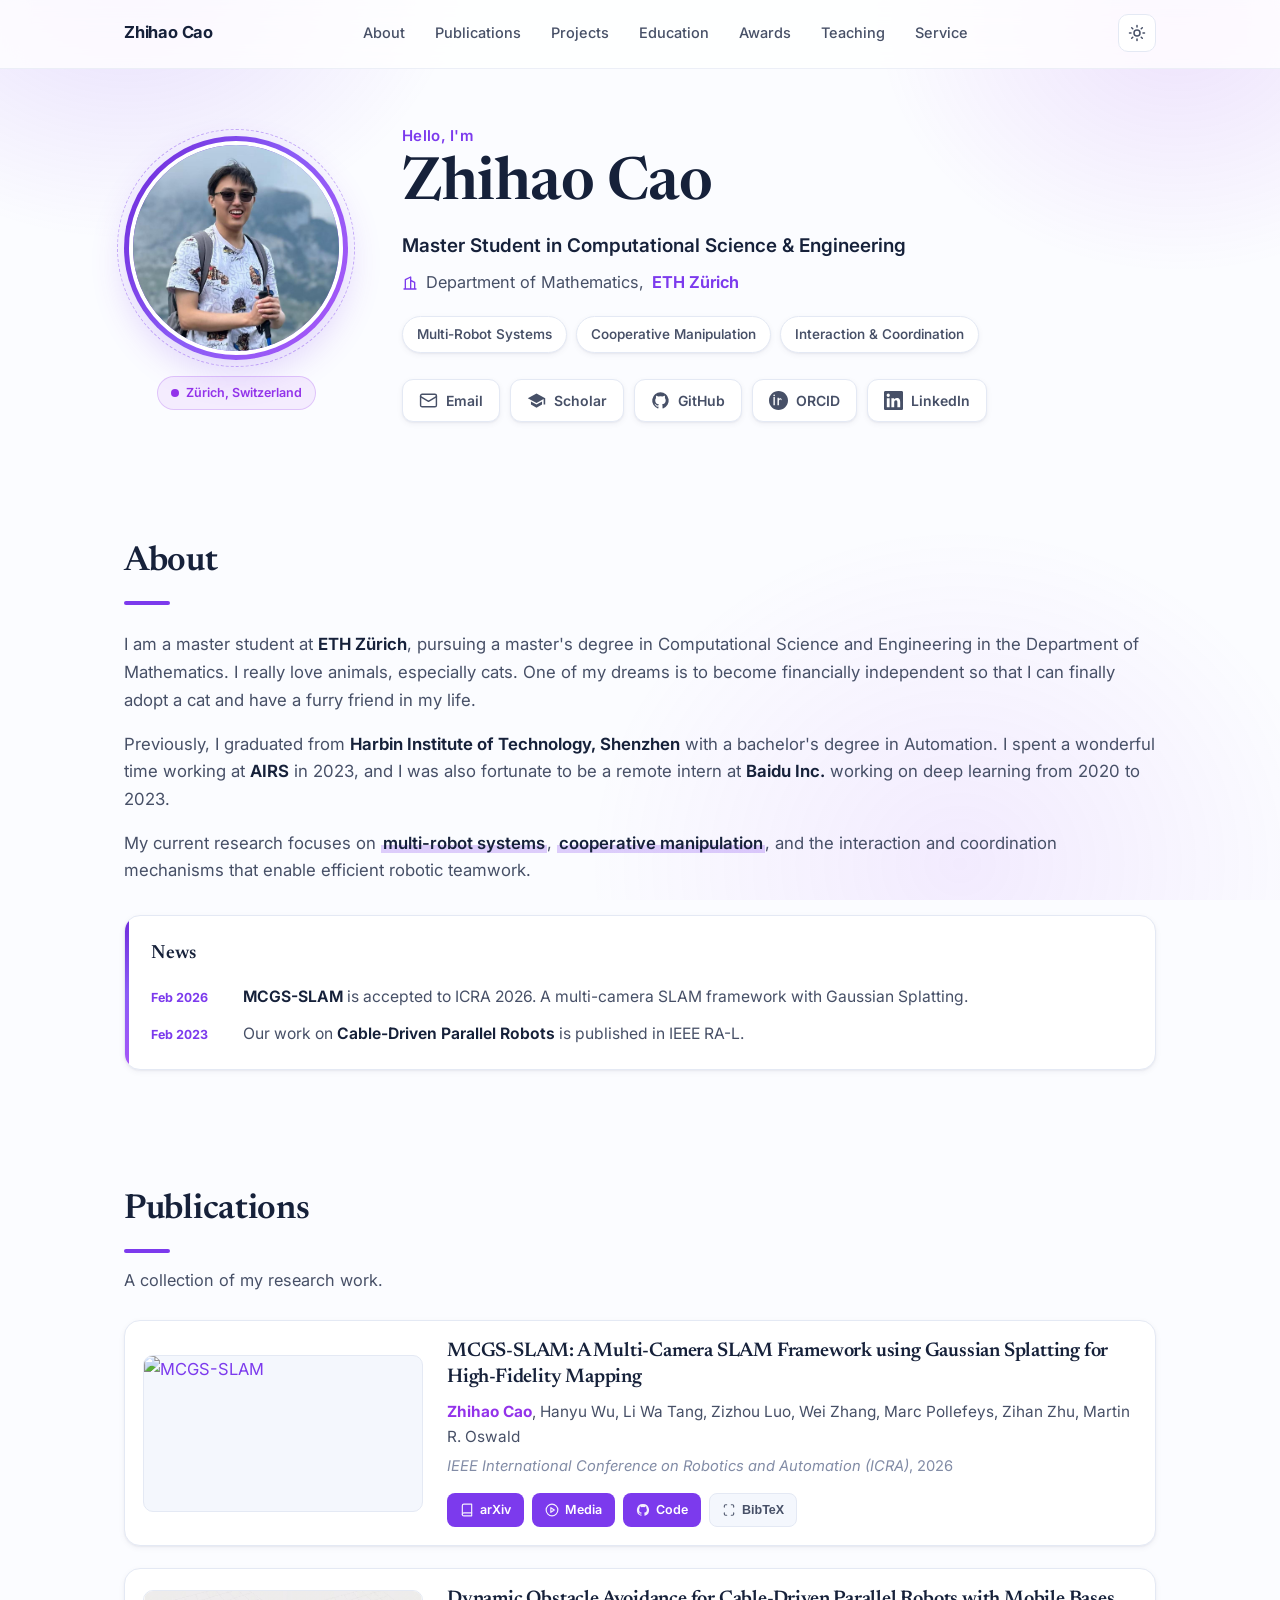
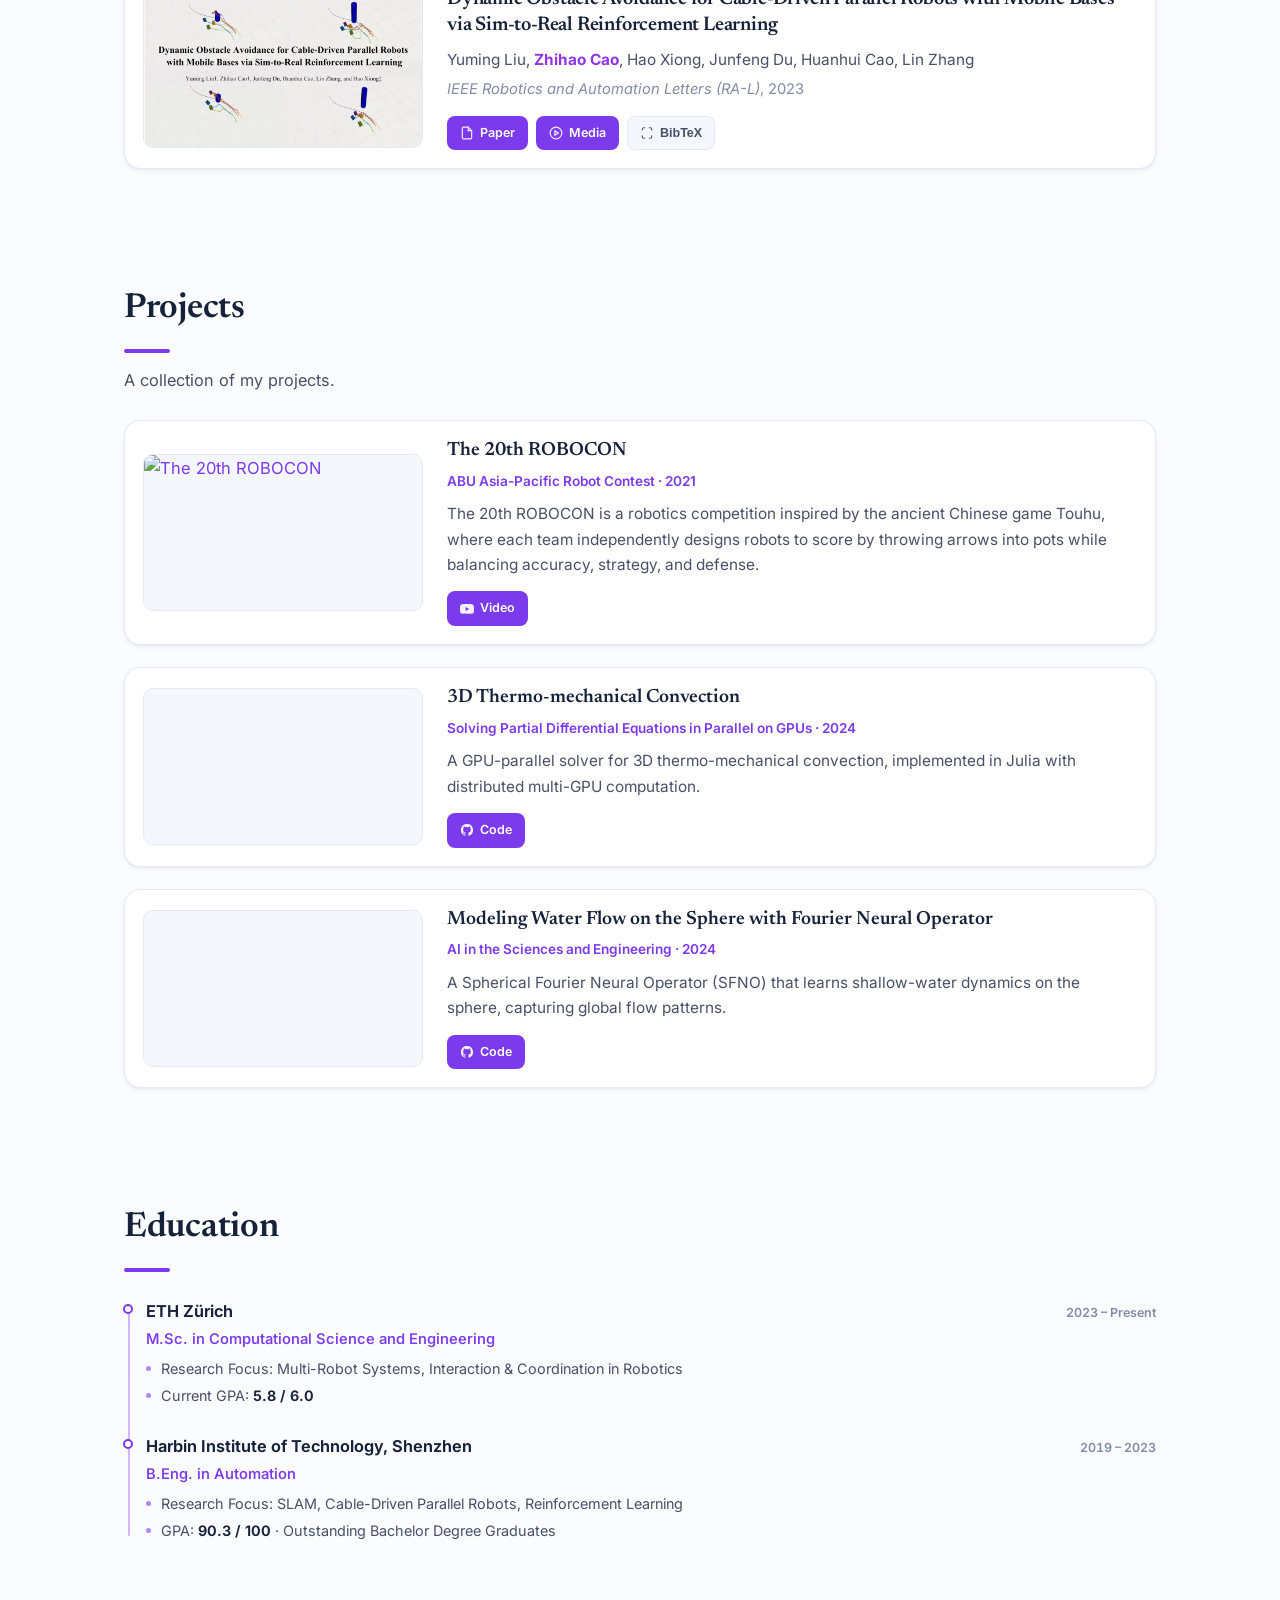
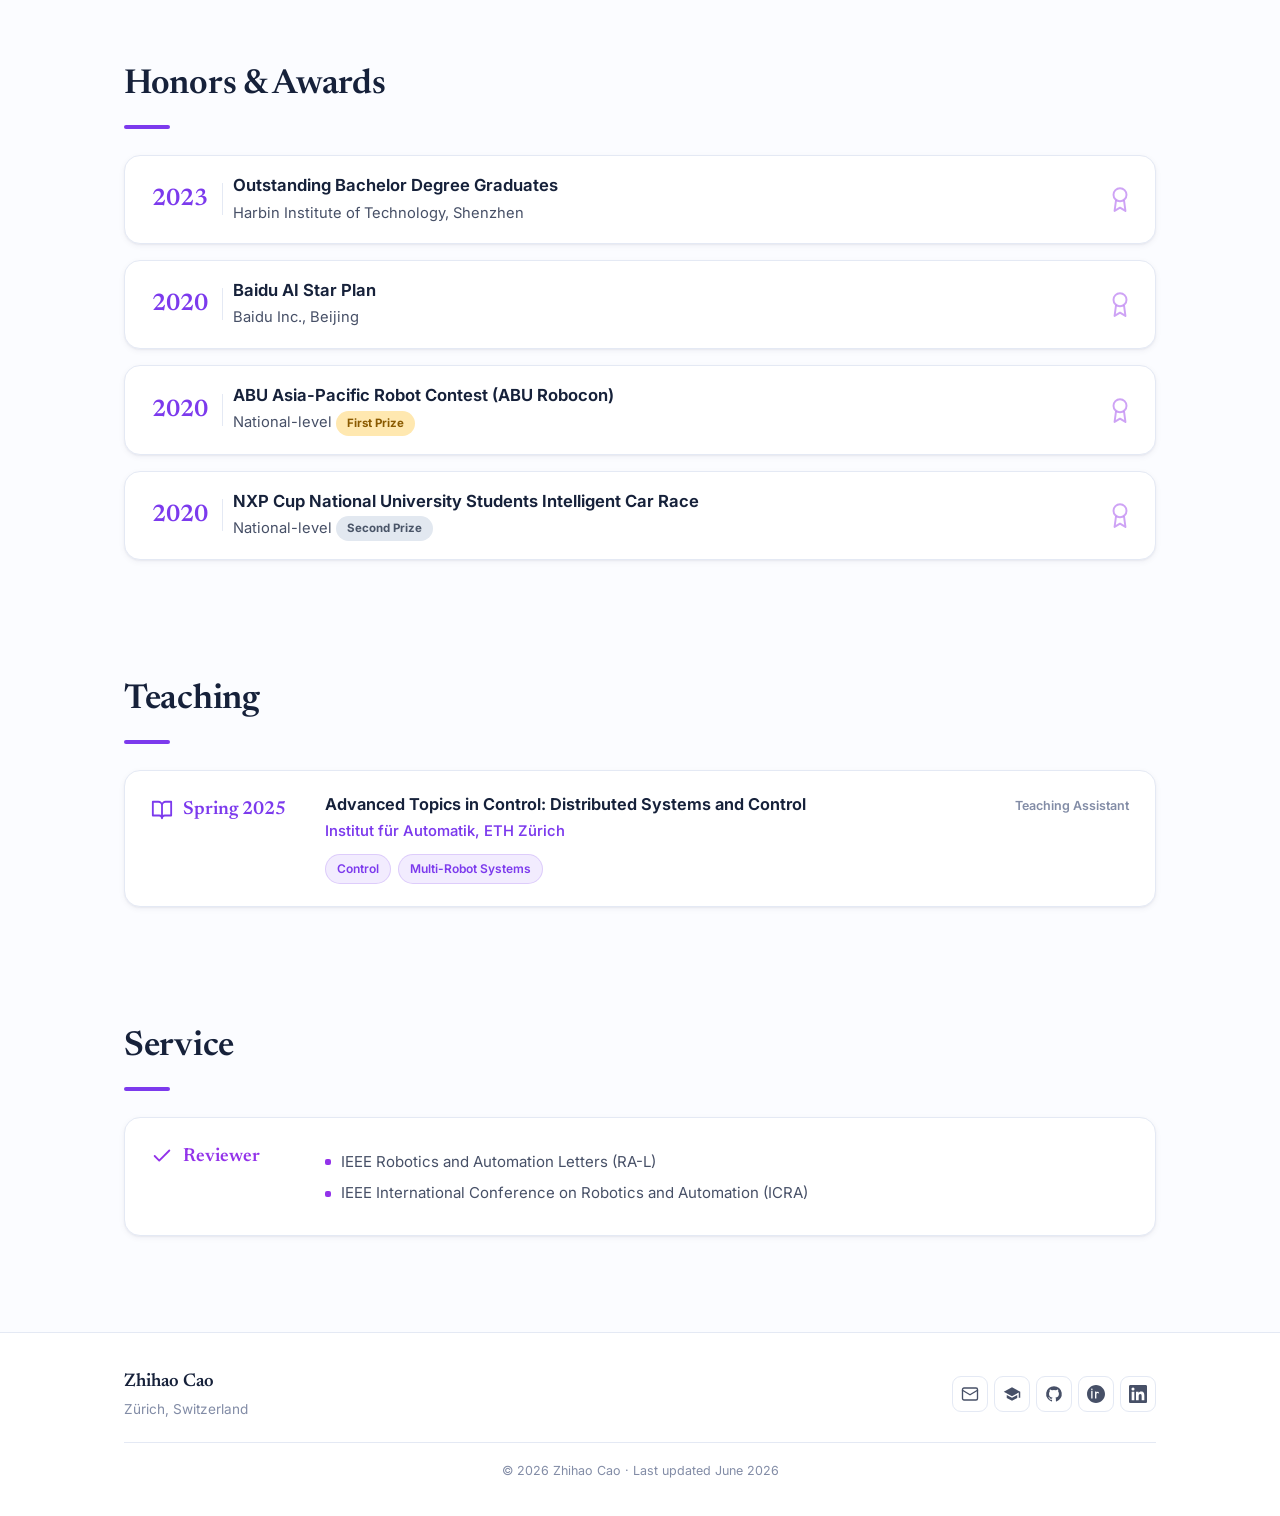
==== commit 37b6b8d1: "update robocon" ====
--- a/index.html
+++ b/index.html
@@ -200,7 +200,7 @@
 
           <!-- Publication 2 -->
           <article class="pub reveal">
-            <a class="pub__media" href="https://youtu.be/GRsL08lmYvA" target="_blank" rel="noopener">
+            <a class="pub__media" href="https://youtu.be/eBqkXWQzoIM" target="_blank" rel="noopener">
               <img src="assets/rl_mcdpr.jpg" alt="Cable-driven parallel robot" loading="lazy" />
             </a>
             <div class="pub__body">
@@ -215,7 +215,7 @@
                   <svg viewBox="0 0 24 24" width="14" height="14" fill="none" stroke="currentColor" stroke-width="2" stroke-linecap="round" stroke-linejoin="round"><path d="M14 2H6a2 2 0 0 0-2 2v16a2 2 0 0 0 2 2h12a2 2 0 0 0 2-2V8z"/><path d="M14 2v6h6"/></svg>
                   Paper
                 </a>
-                <a class="chip" href="https://youtu.be/GRsL08lmYvA" target="_blank" rel="noopener">
+                <a class="chip" href="https://youtu.be/eBqkXWQzoIM" target="_blank" rel="noopener">
                   <svg viewBox="0 0 24 24" width="14" height="14" fill="none" stroke="currentColor" stroke-width="2" stroke-linecap="round" stroke-linejoin="round"><circle cx="12" cy="12" r="10"/><polygon points="10 8 16 12 10 16 10 8"/></svg>
                   Media
                 </a>
@@ -245,9 +245,26 @@
         <div class="section__head reveal">
           <h2 class="section__title">Projects</h2>
         </div>
-        <p class="section__lead reveal">A collection of my course projects.</p>
+        <p class="section__lead reveal">A collection of my projects.</p>
 
         <div class="proj-list">
+          <article class="proj reveal">
+            <a class="proj__media" href="https://youtu.be/h0kgPN74DZY" target="_blank" rel="noopener">
+              <img src="assets/robocon.png" alt="The 20th ROBOCON" loading="lazy" />
+            </a>
+            <div class="proj__body">
+              <h3 class="proj__title">The 20th ROBOCON</h3>
+              <p class="proj__sub">ABU Asia-Pacific Robot Contest · 2021</p>
+              <p class="proj__desc">The 20th ROBOCON is a robotics competition inspired by the ancient Chinese game Touhu, where each team independently designs robots to score by throwing arrows into pots while balancing accuracy, strategy, and defense.</p>
+              <div class="pub__links">
+                <a class="chip" href="https://youtu.be/h0kgPN74DZY" target="_blank" rel="noopener">
+                  <svg viewBox="0 0 24 24" width="14" height="14" fill="currentColor"><path d="M23.5 6.2a3 3 0 0 0-2.12-2.12C19.5 3.5 12 3.5 12 3.5s-7.5 0-9.38.58A3 3 0 0 0 .5 6.2 31.3 31.3 0 0 0 0 12a31.3 31.3 0 0 0 .5 5.8 3 3 0 0 0 2.12 2.12C4.5 20.5 12 20.5 12 20.5s7.5 0 9.38-.58a3 3 0 0 0 2.12-2.12A31.3 31.3 0 0 0 24 12a31.3 31.3 0 0 0-.5-5.8zM9.6 15.6V8.4l6.2 3.6z"/></svg>
+                  Video
+                </a>
+              </div>
+            </div>
+          </article>
+
           <article class="proj reveal">
             <a class="proj__media" href="https://github.com/WhiteFireFox/ThermalConvection3D.jl" target="_blank" rel="noopener">
               <video src="assets/thermal_convection.mp4" autoplay muted loop playsinline preload="metadata" aria-label="3D Thermo-mechanical Convection"></video>
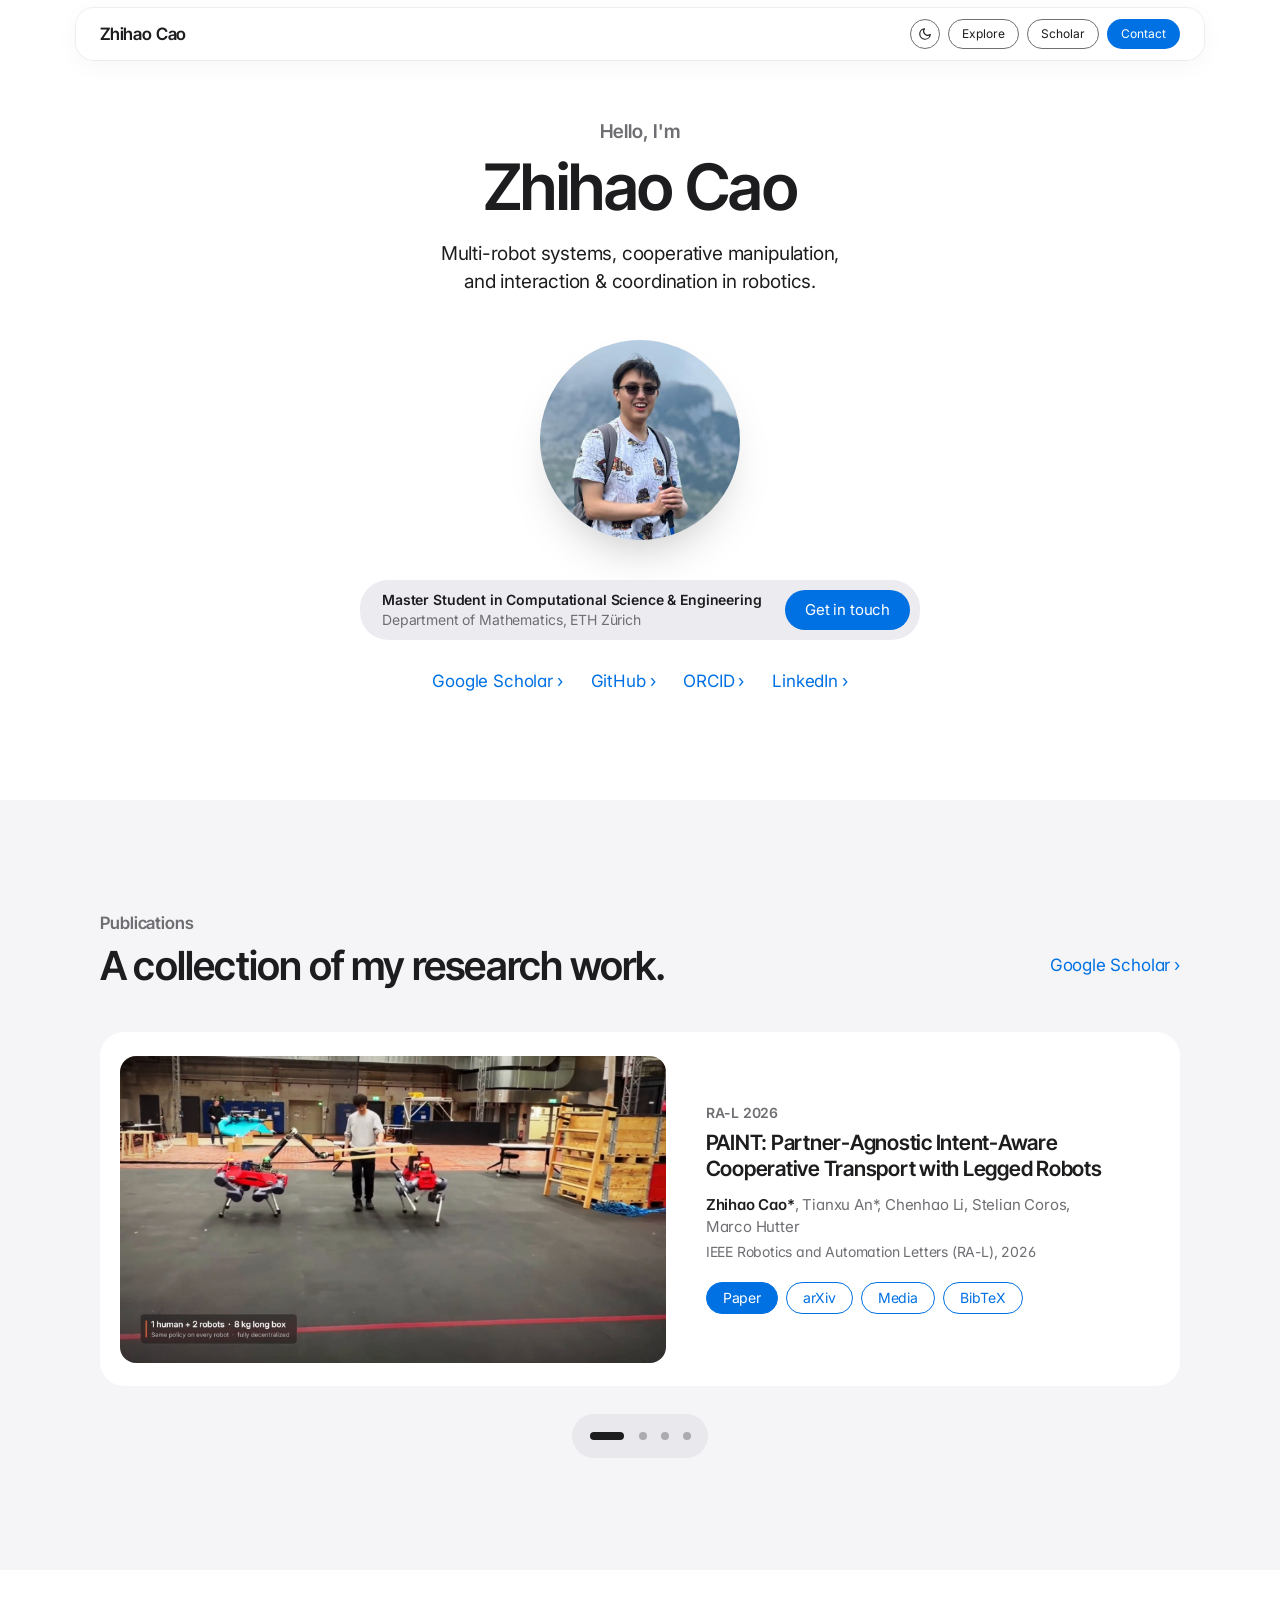
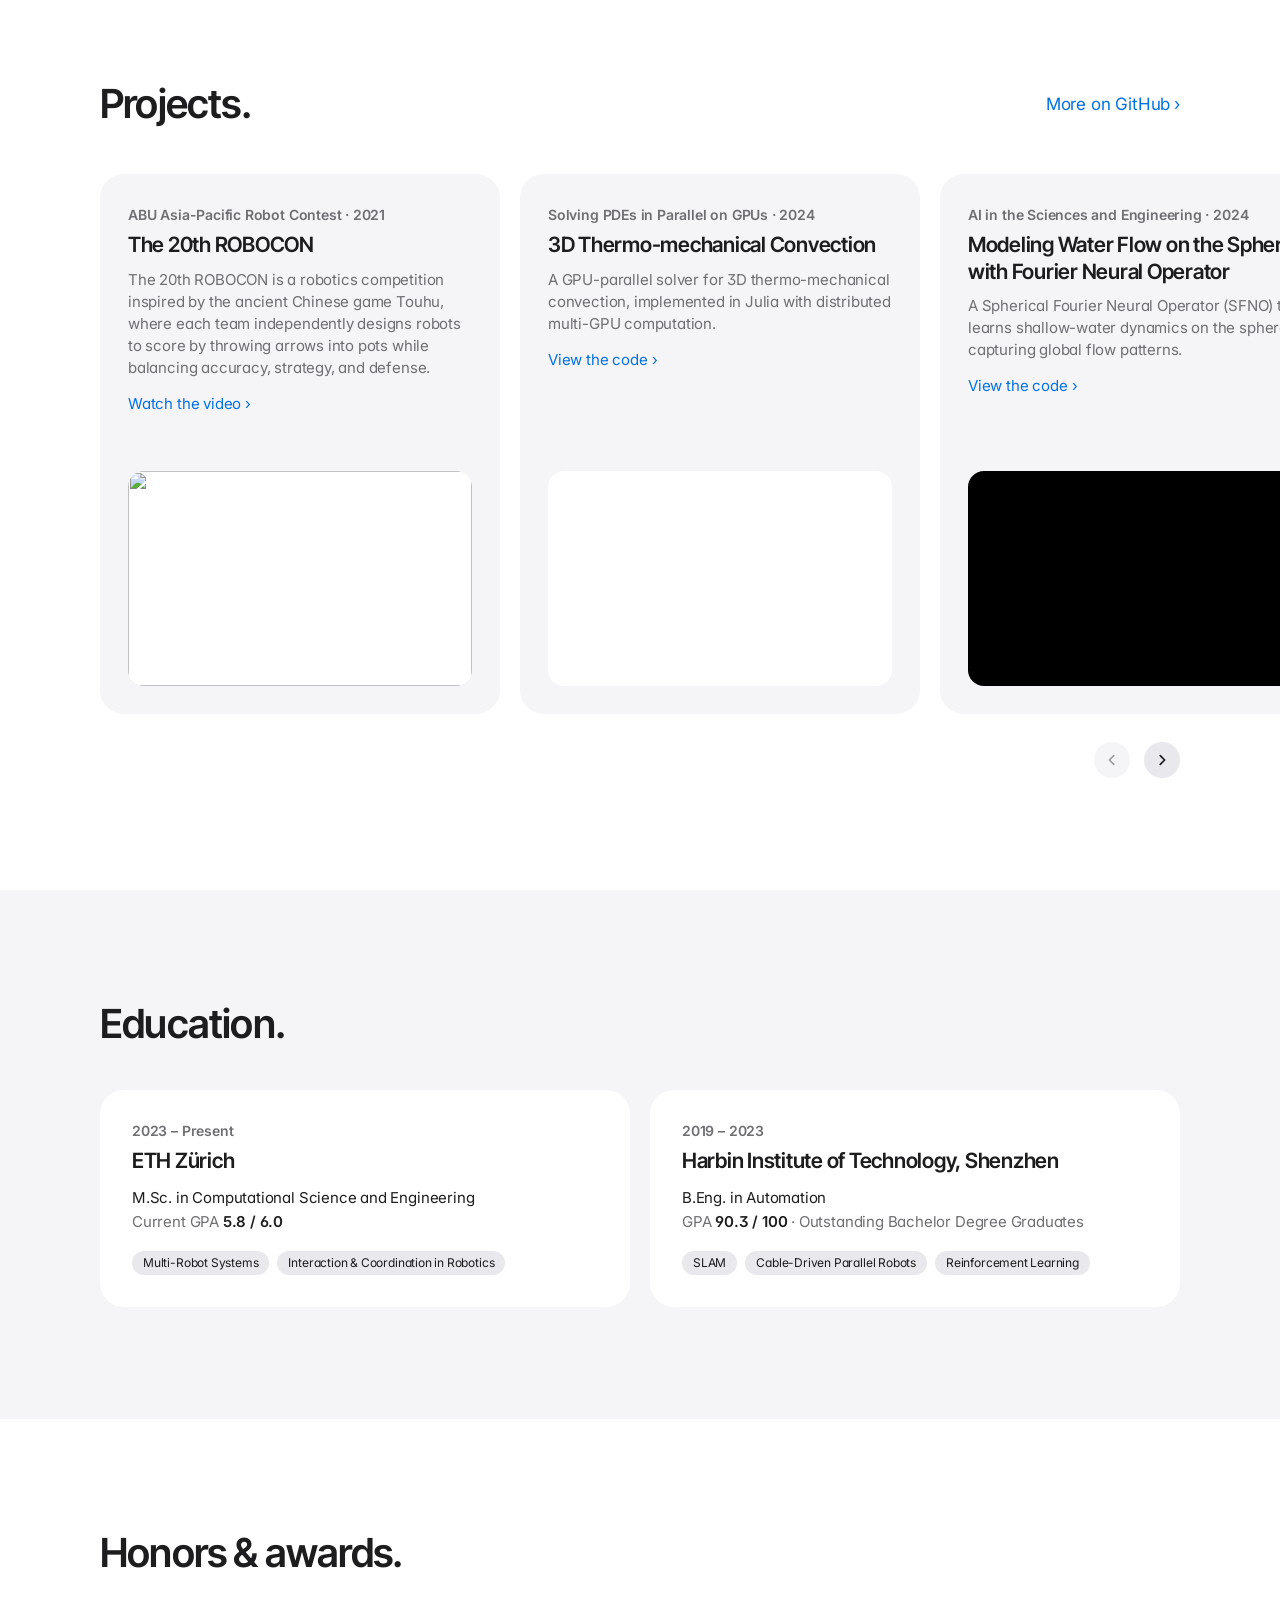
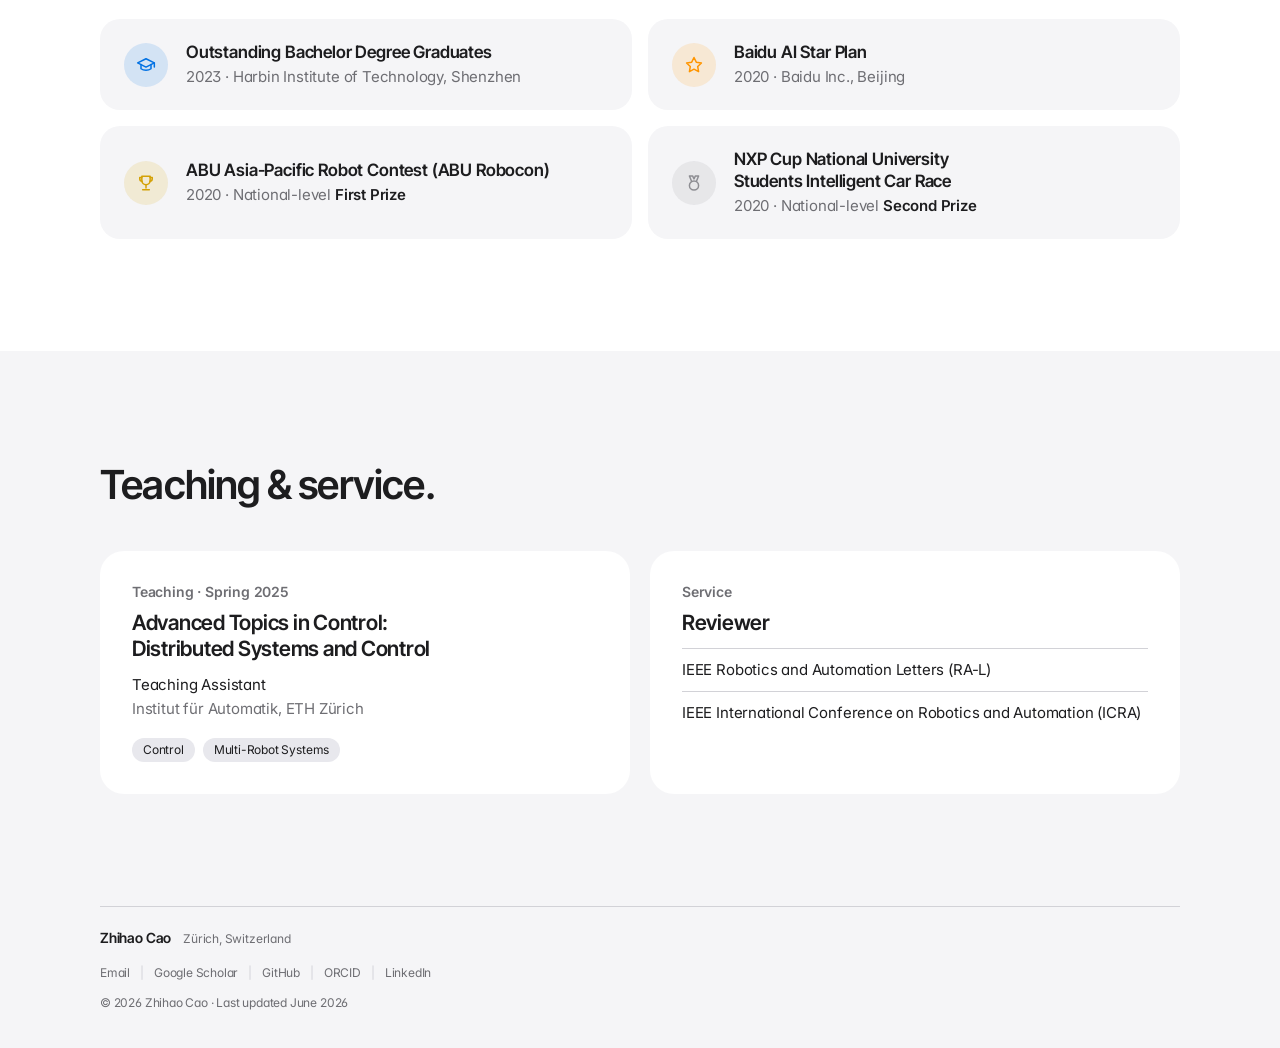
==== commit 0300f71b: "update new work" ====
--- a/index.html
+++ b/index.html
@@ -1,8 +1,8 @@
 <!DOCTYPE html>
-<html lang="en" class="scroll-smooth">
+<html lang="en">
 <head>
   <meta charset="UTF-8" />
-  <meta name="viewport" content="width=device-width, initial-scale=1.0" />
+  <meta name="viewport" content="width=device-width, initial-scale=1, viewport-fit=cover" />
   <title>Zhihao Cao</title>
   <meta name="description" content="Zhihao Cao — Master student at ETH Zurich. Research in multi-robot systems, cooperative manipulation, and coordination in robotics." />
   <meta name="author" content="Zhihao Cao" />
@@ -12,219 +12,193 @@
   <meta property="og:title" content="Zhihao Cao" />
   <meta property="og:description" content="Master student at ETH Zurich. Research in multi-robot systems and cooperative manipulation." />
   <meta property="og:type" content="website" />
-  <meta property="og:image" content="assets/profile.jpg" />
+  <meta property="og:url" content="https://zhihaocao.com/" />
+  <meta property="og:image" content="https://zhihaocao.com/assets/profile.jpg" />
 
   <link rel="icon" href="assets/favicon.png" type="image/png" />
 
   <!-- Fonts -->
   <link rel="preconnect" href="https://fonts.googleapis.com" />
   <link rel="preconnect" href="https://fonts.gstatic.com" crossorigin />
-  <link href="https://fonts.googleapis.com/css2?family=Inter:wght@300;400;500;600;700;800&family=Newsreader:ital,opt,wght@0,400;0,500;0,600;1,400;1,500&display=swap" rel="stylesheet" />
+  <link href="https://fonts.googleapis.com/css2?family=Inter+Tight:wght@600&family=Inter:wght@400;500;600&family=JetBrains+Mono:wght@400&display=swap" rel="stylesheet" />
 
   <link rel="stylesheet" href="css/style.css" />
+  <!-- inline so the theme and the reveal styles apply from the first paint -->
+  <script>
+    (function () {
+      var d = document.documentElement, t = null;
+      d.classList.add("js");
+      try { t = localStorage.getItem("zc-theme"); } catch (e) {}
+      if (!t) t = window.matchMedia && matchMedia("(prefers-color-scheme: dark)").matches ? "dark" : "light";
+      d.setAttribute("data-theme", t);
+    })();
+  </script>
+  <script src="js/main.js" defer onerror="document.documentElement.classList.remove('js')"></script>
 </head>
 <body>
-  <!-- Decorative gradient backdrop -->
-  <div class="bg-aurora" aria-hidden="true"></div>
-
-  <!-- ============ NAVBAR ============ -->
-  <header class="nav" id="navbar">
-    <div class="nav__inner">
-      <a href="#home" class="nav__brand">
-        <span class="nav__brand-name">Zhihao&nbsp;Cao</span>
-      </a>
-
-      <nav class="nav__links" id="navLinks">
-        <a href="#about" class="nav__link">About</a>
-        <a href="#publications" class="nav__link">Publications</a>
-        <a href="#projects" class="nav__link">Projects</a>
-        <a href="#education" class="nav__link">Education</a>
-        <a href="#awards" class="nav__link">Awards</a>
-        <a href="#teaching" class="nav__link">Teaching</a>
-        <a href="#service" class="nav__link">Service</a>
-      </nav>
-
-      <div class="nav__actions">
-        <button class="theme-toggle" id="themeToggle" aria-label="Toggle dark mode" title="Toggle theme">
-          <svg class="icon-sun" viewBox="0 0 24 24" width="18" height="18" fill="none" stroke="currentColor" stroke-width="2" stroke-linecap="round" stroke-linejoin="round"><circle cx="12" cy="12" r="4"/><path d="M12 2v2M12 20v2M4.93 4.93l1.41 1.41M17.66 17.66l1.41 1.41M2 12h2M20 12h2M6.34 17.66l-1.41 1.41M19.07 4.93l-1.41 1.41"/></svg>
-          <svg class="icon-moon" viewBox="0 0 24 24" width="18" height="18" fill="none" stroke="currentColor" stroke-width="2" stroke-linecap="round" stroke-linejoin="round"><path d="M21 12.79A9 9 0 1 1 11.21 3 7 7 0 0 0 21 12.79z"/></svg>
-        </button>
-        <button class="nav__burger" id="navBurger" aria-label="Open menu">
-          <span></span><span></span><span></span>
-        </button>
+  <a class="skip" href="#main">Skip to content</a>
+
+  <!-- ============ NAV ============ -->
+  <nav class="nav" aria-label="Zhihao Cao">
+    <a class="nav-title" href="#top">Zhihao Cao</a>
+    <button class="pill out icon" id="themeToggle" type="button" aria-label="Toggle dark mode" title="Toggle theme">
+      <svg class="i-moon" viewBox="0 0 24 24" aria-hidden="true"><path d="M21 12.79A9 9 0 1 1 11.21 3 7 7 0 0 0 21 12.79z" fill="none" stroke="currentColor" stroke-width="2" stroke-linecap="round" stroke-linejoin="round"/></svg>
+      <svg class="i-sun" viewBox="0 0 24 24" aria-hidden="true"><g fill="none" stroke="currentColor" stroke-width="2" stroke-linecap="round"><circle cx="12" cy="12" r="4"/><path d="M12 2v2M12 20v2M4.93 4.93l1.41 1.41M17.66 17.66l1.41 1.41M2 12h2M20 12h2M6.34 17.66l-1.41 1.41M19.07 4.93l-1.41 1.41"/></g></svg>
+    </button>
+    <div class="explore">
+      <button class="pill out" id="exploreBtn" type="button" aria-expanded="false" aria-controls="exploreMenu">Explore</button>
+      <div class="explore-menu" id="exploreMenu" hidden>
+        <a href="#publications">Publications</a>
+        <a href="#projects">Projects</a>
+        <a href="#education">Education</a>
+        <a href="#awards">Honors &amp; awards</a>
+        <a href="#teaching">Teaching</a>
+        <a href="#service">Service</a>
       </div>
     </div>
-    <div class="nav__progress" id="navProgress"></div>
-  </header>
-
-  <main>
-    <!-- ============ HERO / PROFILE ============ -->
-    <section class="hero" id="home">
-      <div class="hero__photo-wrap reveal">
-        <div class="hero__photo-ring">
-          <img src="assets/profile.jpg" alt="Zhihao Cao" class="hero__photo" />
-        </div>
-        <div class="hero__status"><span class="dot"></span> Zürich, Switzerland</div>
-      </div>
-
-      <div class="hero__intro">
-        <p class="hero__eyebrow reveal">Hello, I'm</p>
-        <h1 class="hero__name reveal">Zhihao&nbsp;Cao</h1>
-        <p class="hero__title reveal">
-          Master Student in Computational Science &amp; Engineering
+    <a class="pill out hide-sm" href="https://scholar.google.com/citations?user=wr1bDPoAAAAJ&hl=en" target="_blank" rel="noopener">Scholar</a>
+    <a class="pill solid" href="mailto:m.zhihaocao@gmail.com">Contact</a>
+  </nav>
+
+  <main id="main">
+
+    <!-- ============ HERO ============ -->
+    <section class="hero" id="top">
+      <div class="wrap">
+        <p class="eyebrow rv">Hello, I'm</p>
+        <h1 class="hero-name rv">Zhihao Cao</h1>
+        <p class="hero-sub rv">Multi-robot systems, cooperative manipulation, <br>and interaction &amp; coordination in robotics.</p>
+        <div class="portrait rv">
+          <img src="assets/profile.jpg" width="983" height="983" alt="Portrait of Zhihao Cao" fetchpriority="high" />
+        </div>
+        <div class="buy rv">
+          <p>Master Student in Computational Science &amp; Engineering<span>Department of Mathematics, ETH Zürich</span></p>
+          <a class="cta" href="mailto:m.zhihaocao@gmail.com">Get in touch</a>
+        </div>
+        <p class="links rv">
+          <a href="https://scholar.google.com/citations?user=wr1bDPoAAAAJ&hl=en" target="_blank" rel="noopener">Google Scholar <span aria-hidden="true">›</span></a>
+          <a href="https://github.com/WhiteFireFox" target="_blank" rel="noopener">GitHub <span aria-hidden="true">›</span></a>
+          <a href="https://orcid.org/0000-0003-1840-8947" target="_blank" rel="noopener">ORCID <span aria-hidden="true">›</span></a>
+          <a href="https://www.linkedin.com/in/zhihao-cao-980289285" target="_blank" rel="noopener">LinkedIn <span aria-hidden="true">›</span></a>
         </p>
-        <p class="hero__affil reveal">
-          <svg viewBox="0 0 24 24" width="16" height="16" fill="none" stroke="currentColor" stroke-width="2" stroke-linecap="round" stroke-linejoin="round"><path d="M3 21h18M5 21V7l8-4v18M19 21V11l-6-3"/></svg>
-          Department of Mathematics, <strong>ETH&nbsp;Zürich</strong>
-        </p>
-
-        <ul class="hero__interests reveal">
-          <li>Multi-Robot Systems</li>
-          <li>Cooperative Manipulation</li>
-          <li>Interaction &amp; Coordination</li>
-        </ul>
-
-        <div class="hero__socials reveal">
-          <a class="social" href="mailto:m.zhihaocao@gmail.com" title="Email" aria-label="Email">
-            <svg viewBox="0 0 24 24" width="19" height="19" fill="none" stroke="currentColor" stroke-width="1.8" stroke-linecap="round" stroke-linejoin="round"><rect x="2" y="4" width="20" height="16" rx="2"/><path d="m22 7-10 6L2 7"/></svg>
-            <span>Email</span>
-          </a>
-          <a class="social" href="https://scholar.google.com/citations?user=wr1bDPoAAAAJ&hl=en" target="_blank" rel="noopener" title="Google Scholar" aria-label="Google Scholar">
-            <svg viewBox="0 0 24 24" width="19" height="19" fill="currentColor"><path d="M12 3 1 9l11 6 9-4.91V17h2V9L12 3z"/><path d="M5 13.18v4L12 21l7-3.82v-4L12 17l-7-3.82z"/></svg>
-            <span>Scholar</span>
-          </a>
-          <a class="social" href="https://github.com/WhiteFireFox" target="_blank" rel="noopener" title="GitHub" aria-label="GitHub">
-            <svg viewBox="0 0 24 24" width="19" height="19" fill="currentColor"><path d="M12 1.5a10.5 10.5 0 0 0-3.32 20.46c.52.1.71-.23.71-.5v-1.76c-2.89.63-3.5-1.4-3.5-1.4-.47-1.2-1.15-1.52-1.15-1.52-.94-.64.07-.63.07-.63 1.04.07 1.59 1.07 1.59 1.07.93 1.59 2.43 1.13 3.02.86.1-.67.36-1.13.66-1.39-2.31-.26-4.73-1.15-4.73-5.13 0-1.13.4-2.06 1.07-2.79-.11-.26-.46-1.31.1-2.73 0 0 .87-.28 2.85 1.06a9.9 9.9 0 0 1 5.18 0c1.98-1.34 2.85-1.06 2.85-1.06.56 1.42.21 2.47.1 2.73.67.73 1.07 1.66 1.07 2.79 0 3.99-2.43 4.86-4.74 5.12.37.32.7.95.7 1.92v2.85c0 .27.19.61.72.5A10.5 10.5 0 0 0 12 1.5z"/></svg>
-            <span>GitHub</span>
-          </a>
-          <a class="social" href="https://orcid.org/0000-0003-1840-8947" target="_blank" rel="noopener" title="ORCID" aria-label="ORCID">
-            <svg viewBox="0 0 24 24" width="19" height="19" fill="currentColor"><path d="M12 0C5.37 0 0 5.37 0 12s5.37 12 12 12 12-5.37 12-12S18.63 0 12 0zM7.37 18.13H5.62V7.71h1.75v10.42zM6.5 6.56a1.02 1.02 0 1 1 0-2.05 1.02 1.02 0 0 1 0 2.05zm11.5 11.57h-1.74v-5.06c0-1.45-.52-2.44-1.81-2.44-.99 0-1.57.66-1.83 1.31-.1.23-.12.55-.12.87v5.32h-1.74s.02-8.63 0-9.52h1.74v1.35c.23-.36.65-.87 1.58-.87 1.15 0 2.01.75 2.01 2.37v6.67z"/></svg>
-            <span>ORCID</span>
-          </a>
-          <a class="social" href="https://www.linkedin.com/in/zhihao-cao-980289285" target="_blank" rel="noopener" title="LinkedIn" aria-label="LinkedIn">
-            <svg viewBox="0 0 24 24" width="19" height="19" fill="currentColor"><path d="M20.45 20.45h-3.56v-5.57c0-1.33-.02-3.04-1.85-3.04-1.85 0-2.14 1.45-2.14 2.94v5.67H9.34V9h3.42v1.56h.05c.48-.9 1.64-1.85 3.37-1.85 3.6 0 4.27 2.37 4.27 5.46v6.28zM5.34 7.43a2.06 2.06 0 1 1 0-4.13 2.06 2.06 0 0 1 0 4.13zM7.12 20.45H3.56V9h3.56v11.45zM22.22 0H1.77C.79 0 0 .77 0 1.72v20.56C0 23.23.79 24 1.77 24h20.45C23.2 24 24 23.23 24 22.28V1.72C24 .77 23.2 0 22.22 0z"/></svg>
-            <span>LinkedIn</span>
-          </a>
-        </div>
-      </div>
-    </section>
-
-    <div class="container">
-      <!-- ============ ABOUT ============ -->
-      <section class="section" id="about">
-        <div class="section__head reveal">
-          <h2 class="section__title">About</h2>
-        </div>
-        <div class="about reveal">
-          <p>
-            I am a master student at <strong>ETH&nbsp;Zürich</strong>, pursuing a master's degree in
-            Computational Science and Engineering in the Department of Mathematics. I really love
-            animals, especially cats. One of my dreams is to become financially independent so that I can finally adopt a cat and have a furry friend in my life.
-          </p>
-          <p>
-            Previously, I graduated from <strong>Harbin Institute of Technology, Shenzhen</strong> with a
-            bachelor's degree in Automation. I spent a wonderful time working at <strong>AIRS</strong> in 2023,
-            and I was also fortunate to be a remote intern at <strong>Baidu&nbsp;Inc.</strong> working on
-            deep learning from 2020 to 2023.
-          </p>
-          <p>
-            My current research focuses on <span class="hl">multi-robot systems</span>,
-            <span class="hl">cooperative manipulation</span>, and the interaction and coordination mechanisms
-            that enable efficient robotic teamwork.
-          </p>
-        </div>
-
-        <!-- News -->
-        <div class="news reveal">
-          <h3 class="news__title">News</h3>
-          <ul class="news__list">
-            <li class="news__item">
-              <span class="news__date">Feb 2026</span>
-              <span class="news__text"><strong>MCGS-SLAM</strong> is accepted to ICRA 2026. A multi-camera SLAM framework with Gaussian Splatting.</span>
-            </li>
-            <li class="news__item">
-              <span class="news__date">Feb 2023</span>
-              <span class="news__text">Our work on <strong>Cable-Driven Parallel Robots</strong> is published in IEEE RA-L.</span>
-            </li>
-          </ul>
-        </div>
-      </section>
-
-      <!-- ============ PUBLICATIONS ============ -->
-      <section class="section" id="publications">
-        <div class="section__head reveal">
-          <h2 class="section__title">Publications</h2>
-        </div>
-        <p class="section__lead reveal">A collection of my research work.</p>
-
-        <div class="pub-list">
-          <!-- Publication 1 -->
-          <article class="pub reveal">
-            <a class="pub__media" href="https://zhihao-ethz.github.io/mcgs-slam/" target="_blank" rel="noopener">
-              <img src="assets/mcgs_slam.png" alt="MCGS-SLAM" loading="lazy" />
-            </a>
-            <div class="pub__body">
-              <h3 class="pub__title">MCGS-SLAM: A Multi-Camera SLAM Framework using Gaussian Splatting for High-Fidelity Mapping</h3>
-              <p class="pub__authors">
-                <span class="me">Zhihao Cao</span>, Hanyu Wu, Li Wa Tang, Zizhou Luo, Wei Zhang,
-                Marc Pollefeys, Zihan Zhu, Martin R. Oswald
-              </p>
-              <p class="pub__journal"><em>IEEE International Conference on Robotics and Automation (ICRA)</em>, 2026</p>
-              <div class="pub__links">
-                <a class="chip" href="https://arxiv.org/abs/2509.14191" target="_blank" rel="noopener">
-                  <svg viewBox="0 0 24 24" width="14" height="14" fill="none" stroke="currentColor" stroke-width="2" stroke-linecap="round" stroke-linejoin="round"><path d="M4 19.5A2.5 2.5 0 0 1 6.5 17H20"/><path d="M6.5 2H20v20H6.5A2.5 2.5 0 0 1 4 19.5v-15A2.5 2.5 0 0 1 6.5 2z"/></svg>
-                  arXiv
-                </a>
-                <a class="chip" href="https://zhihao-ethz.github.io/mcgs-slam/" target="_blank" rel="noopener">
-                  <svg viewBox="0 0 24 24" width="14" height="14" fill="none" stroke="currentColor" stroke-width="2" stroke-linecap="round" stroke-linejoin="round"><circle cx="12" cy="12" r="10"/><polygon points="10 8 16 12 10 16 10 8"/></svg>
-                  Media
-                </a>
-                <a class="chip" href="https://github.com/mcgs-slam/mcgs-slam" target="_blank" rel="noopener">
-                  <svg viewBox="0 0 24 24" width="14" height="14" fill="currentColor"><path d="M12 1.5a10.5 10.5 0 0 0-3.32 20.46c.52.1.71-.23.71-.5v-1.76c-2.89.63-3.5-1.4-3.5-1.4-.47-1.2-1.15-1.52-1.15-1.52-.94-.64.07-.63.07-.63 1.04.07 1.59 1.07 1.59 1.07.93 1.59 2.43 1.13 3.02.86.1-.67.36-1.13.66-1.39-2.31-.26-4.73-1.15-4.73-5.13 0-1.13.4-2.06 1.07-2.79-.11-.26-.46-1.31.1-2.73 0 0 .87-.28 2.85 1.06a9.9 9.9 0 0 1 5.18 0c1.98-1.34 2.85-1.06 2.85-1.06.56 1.42.21 2.47.1 2.73.67.73 1.07 1.66 1.07 2.79 0 3.99-2.43 4.86-4.74 5.12.37.32.7.95.7 1.92v2.85c0 .27.19.61.72.5A10.5 10.5 0 0 0 12 1.5z"/></svg>
-                  Code
-                </a>
-                <button class="chip chip--ghost" data-bibtex="mcgs">
-                  <svg viewBox="0 0 24 24" width="14" height="14" fill="none" stroke="currentColor" stroke-width="2" stroke-linecap="round" stroke-linejoin="round"><path d="M4 7V5a2 2 0 0 1 2-2h2M4 17v2a2 2 0 0 0 2 2h2M20 7V5a2 2 0 0 0-2-2h-2M20 17v2a2 2 0 0 1-2 2h-2"/></svg>
-                  BibTeX
-                </button>
-              </div>
-              <pre class="pub__bibtex" id="bib-mcgs">@article{cao2025mcgs,
+      </div>
+    </section>
+
+    <!-- ============ PUBLICATIONS ============ -->
+    <section class="sec band" id="publications">
+      <div class="wrap sec-head headrow">
+        <div>
+          <p class="eyebrow rv">Publications</p>
+          <h2 class="sec-title rv">A collection of my research work.</h2>
+        </div>
+        <a class="lnk rv" href="https://scholar.google.com/citations?user=wr1bDPoAAAAJ&hl=en" target="_blank" rel="noopener">Google Scholar <span aria-hidden="true">›</span></a>
+      </div>
+
+      <div class="wrap track pub-track" id="pubTrack">
+        <article class="pub" id="pub-paint">
+          <a class="pub-media" href="https://paint-bot.github.io/" target="_blank" rel="noopener" tabindex="-1" aria-hidden="true">
+            <img src="assets/paint.jpg" width="1600" height="900" alt="" loading="lazy" />
+          </a>
+          <div class="pub-body">
+            <p class="pub-venue">RA-L 2026</p>
+            <h3 class="pub-title">PAINT: Partner-Agnostic Intent-Aware Cooperative Transport with Legged Robots</h3>
+            <p class="pub-authors">
+              <span class="me">Zhihao Cao*</span>, Tianxu An*, Chenhao Li, Stelian Coros, Marco Hutter
+            </p>
+            <p class="pub-where">IEEE Robotics and Automation Letters <span class="nw">(RA-L)</span>, 2026</p>
+            <div class="pub-btns">
+              <a class="btn solid" href="https://ieeexplore.ieee.org/document/11675843/" target="_blank" rel="noopener">Paper</a>
+              <a class="btn" href="https://arxiv.org/abs/2604.12852" target="_blank" rel="noopener">arXiv</a>
+              <a class="btn" href="https://paint-bot.github.io/" target="_blank" rel="noopener">Media</a>
+              <button class="btn" type="button" data-bib="bib-paint">BibTeX</button>
+            </div>
+            <pre class="bibsrc" id="bib-paint" hidden>@article{cao2026paint,
+  title   = {PAINT: Partner-Agnostic Intent-Aware Cooperative Transport With Legged Robots},
+  author  = {Cao, Zhihao and An, Tianxu and Li, Chenhao and Coros, Stelian and Hutter, Marco},
+  journal = {IEEE Robotics and Automation Letters},
+  volume  = {11},
+  number  = {11},
+  pages   = {12312--12319},
+  year    = {2026},
+  doi     = {10.1109/LRA.2026.3730304}
+}</pre>
+          </div>
+        </article>
+
+        <article class="pub" id="pub-mags">
+          <a class="pub-media" href="https://mags-slam.github.io/" target="_blank" rel="noopener" tabindex="-1" aria-hidden="true">
+            <img src="assets/mags_slam.jpg" width="1280" height="720" alt="" loading="lazy" />
+          </a>
+          <div class="pub-body">
+            <p class="pub-venue">T-ASE 2026</p>
+            <h3 class="pub-title">MAGS-SLAM: Monocular Multi-Agent Gaussian Splatting SLAM for Geometrically and Photometrically Consistent Reconstruction</h3>
+            <p class="pub-authors">
+              <span class="me">Zhihao Cao*</span>, Qi Shao*, Shuhao Zhai*, Jing Zhang, Anh Nguyen,
+              Hesheng Wang, Baoru Huang
+            </p>
+            <p class="pub-where">IEEE Transactions on Automation Science and Engineering <span class="nw">(T-ASE)</span>, 2026</p>
+            <div class="pub-btns">
+              <a class="btn solid" href="https://arxiv.org/abs/2605.10760" target="_blank" rel="noopener">arXiv</a>
+              <a class="btn" href="https://mags-slam.github.io/" target="_blank" rel="noopener">Media</a>
+              <a class="btn" href="https://mags-slam.github.io/dataset/" target="_blank" rel="noopener">Data</a>
+              <button class="btn" type="button" data-bib="bib-mags">BibTeX</button>
+            </div>
+            <pre class="bibsrc" id="bib-mags" hidden>@article{cao2026mags,
+  title   = {MAGS-SLAM: Monocular Multi-Agent Gaussian Splatting SLAM for Geometrically and Photometrically Consistent Reconstruction},
+  author  = {Cao, Zhihao and Shao, Qi and Zhai, Shuhao and Zhang, Jing and Nguyen, Anh and Wang, Hesheng and Huang, Baoru},
+  journal = {IEEE Transactions on Automation Science and Engineering},
+  year    = {2026}
+}</pre>
+          </div>
+        </article>
+
+        <article class="pub" id="pub-mcgs">
+          <a class="pub-media" href="https://zhihao-ethz.github.io/mcgs-slam/" target="_blank" rel="noopener" tabindex="-1" aria-hidden="true">
+            <img src="assets/mcgs_slam.jpg" width="1280" height="720" alt="" loading="lazy" />
+          </a>
+          <div class="pub-body">
+            <p class="pub-venue">ICRA 2026</p>
+            <h3 class="pub-title">MCGS-SLAM: A Multi-Camera SLAM Framework using Gaussian Splatting for High-Fidelity Mapping</h3>
+            <p class="pub-authors">
+              <span class="me">Zhihao Cao</span>, Hanyu Wu, Li Wa Tang, Zizhou Luo, Wei Zhang,
+              Marc Pollefeys, Zihan Zhu, Martin R. Oswald
+            </p>
+            <p class="pub-where">IEEE International Conference on Robotics and Automation (ICRA), 2026</p>
+            <div class="pub-btns">
+              <a class="btn solid" href="https://ieeexplore.ieee.org/abstract/document/11696867" target="_blank" rel="noopener">Paper</a>
+              <a class="btn" href="https://arxiv.org/abs/2509.14191" target="_blank" rel="noopener">arXiv</a>
+              <a class="btn" href="https://zhihao-ethz.github.io/mcgs-slam/" target="_blank" rel="noopener">Media</a>
+              <a class="btn" href="https://github.com/mcgs-slam/mcgs-slam" target="_blank" rel="noopener">Code</a>
+              <button class="btn" type="button" data-bib="bib-mcgs">BibTeX</button>
+            </div>
+            <pre class="bibsrc" id="bib-mcgs" hidden>@article{cao2025mcgs,
   title   = {MCGS-SLAM: A multi-camera SLAM framework using Gaussian Splatting for high-fidelity mapping},
   author  = {Cao, Zhihao and Wu, Hanyu and Tang, Li Wa and Luo, Zizhou and Zhang, Wei and Pollefeys, Marc and Zhu, Zihan and Oswald, Martin R},
   journal = {IEEE International Conference on Robotics and Automation (ICRA)},
   year    = {2026},
   doi     = {10.48550/arXiv.2509.14191}
 }</pre>
-            </div>
-          </article>
-
-          <!-- Publication 2 -->
-          <article class="pub reveal">
-            <a class="pub__media" href="https://youtu.be/eBqkXWQzoIM" target="_blank" rel="noopener">
-              <img src="assets/rl_mcdpr.jpg" alt="Cable-driven parallel robot" loading="lazy" />
-            </a>
-            <div class="pub__body">
-              <h3 class="pub__title">Dynamic Obstacle Avoidance for Cable-Driven Parallel Robots with Mobile Bases via Sim-to-Real Reinforcement Learning</h3>
-              <p class="pub__authors">
-                Yuming Liu, <span class="me">Zhihao Cao</span>, Hao Xiong,
-                Junfeng Du, Huanhui Cao, Lin Zhang
-              </p>
-              <p class="pub__journal"><em>IEEE Robotics and Automation Letters (RA-L)</em>, 2023</p>
-              <div class="pub__links">
-                <a class="chip" href="https://doi.org/10.1109/LRA.2023.3241801" target="_blank" rel="noopener">
-                  <svg viewBox="0 0 24 24" width="14" height="14" fill="none" stroke="currentColor" stroke-width="2" stroke-linecap="round" stroke-linejoin="round"><path d="M14 2H6a2 2 0 0 0-2 2v16a2 2 0 0 0 2 2h12a2 2 0 0 0 2-2V8z"/><path d="M14 2v6h6"/></svg>
-                  Paper
-                </a>
-                <a class="chip" href="https://youtu.be/eBqkXWQzoIM" target="_blank" rel="noopener">
-                  <svg viewBox="0 0 24 24" width="14" height="14" fill="none" stroke="currentColor" stroke-width="2" stroke-linecap="round" stroke-linejoin="round"><circle cx="12" cy="12" r="10"/><polygon points="10 8 16 12 10 16 10 8"/></svg>
-                  Media
-                </a>
-                <button class="chip chip--ghost" data-bibtex="lra">
-                  <svg viewBox="0 0 24 24" width="14" height="14" fill="none" stroke="currentColor" stroke-width="2" stroke-linecap="round" stroke-linejoin="round"><path d="M4 7V5a2 2 0 0 1 2-2h2M4 17v2a2 2 0 0 0 2 2h2M20 7V5a2 2 0 0 0-2-2h-2M20 17v2a2 2 0 0 1-2 2h-2"/></svg>
-                  BibTeX
-                </button>
-              </div>
-              <pre class="pub__bibtex" id="bib-lra">@article{liu2023dynamic,
+          </div>
+        </article>
+
+        <article class="pub" id="pub-lra">
+          <a class="pub-media" href="https://youtu.be/eBqkXWQzoIM" target="_blank" rel="noopener" tabindex="-1" aria-hidden="true">
+            <img src="assets/rl_mcdpr.jpg" width="1920" height="1080" alt="" loading="lazy" />
+          </a>
+          <div class="pub-body">
+            <p class="pub-venue">RA-L 2023</p>
+            <h3 class="pub-title">Dynamic Obstacle Avoidance for Cable-Driven Parallel Robots with Mobile Bases via Sim-to-Real Reinforcement Learning</h3>
+            <p class="pub-authors">
+              Yuming Liu*, <span class="me">Zhihao Cao*</span>, Hao Xiong,
+              Junfeng Du, Huanhui Cao, Lin Zhang
+            </p>
+            <p class="pub-where">IEEE Robotics and Automation Letters <span class="nw">(RA-L)</span>, 2023</p>
+            <div class="pub-btns">
+              <a class="btn solid" href="https://doi.org/10.1109/LRA.2023.3241801" target="_blank" rel="noopener">Paper</a>
+              <a class="btn" href="https://youtu.be/eBqkXWQzoIM" target="_blank" rel="noopener">Media</a>
+              <button class="btn" type="button" data-bib="bib-lra">BibTeX</button>
+            </div>
+            <pre class="bibsrc" id="bib-lra" hidden>@article{liu2023dynamic,
   title     = {Dynamic obstacle avoidance for cable-driven parallel robots with mobile bases via sim-to-real reinforcement learning},
   author    = {Liu, Yuming and Cao, Zhihao and Xiong, Hao and Du, Junfeng and Cao, Huanhui and Zhang, Lin},
   journal   = {IEEE Robotics and Automation Letters},
@@ -235,208 +209,166 @@
   publisher = {IEEE},
   doi       = {10.1109/LRA.2023.3241801}
 }</pre>
-            </div>
+          </div>
+        </article>
+      </div>
+      <div class="pager" data-for="pubTrack" role="group" aria-label="Choose a publication"></div>
+    </section>
+
+    <!-- ============ PROJECTS ============ -->
+    <section class="sec clip" id="projects">
+      <div class="wrap sec-head headrow">
+        <h2 class="sec-title rv">Projects.</h2>
+        <a class="lnk rv" href="https://github.com/WhiteFireFox" target="_blank" rel="noopener">More on GitHub <span aria-hidden="true">›</span></a>
+      </div>
+      <div class="track ptrack" id="pTrack">
+        <article class="ptile">
+          <p class="ptile-sub">ABU Asia-Pacific Robot Contest · 2021</p>
+          <h3>The 20th ROBOCON</h3>
+          <p class="ptile-desc">The 20th ROBOCON is a robotics competition inspired by the ancient Chinese game Touhu, where each team independently designs robots to score by throwing arrows into pots while balancing accuracy, strategy, and defense.</p>
+          <a class="more" href="https://youtu.be/h0kgPN74DZY" target="_blank" rel="noopener">Watch the video <span aria-hidden="true">›</span></a>
+          <a class="ptile-media" href="https://youtu.be/h0kgPN74DZY" target="_blank" rel="noopener" tabindex="-1" aria-hidden="true">
+            <img src="assets/robocon.png" width="5832" height="3280" alt="" loading="lazy" />
+          </a>
+        </article>
+
+        <article class="ptile">
+          <p class="ptile-sub">Solving PDEs in Parallel on GPUs · 2024</p>
+          <h3>3D Thermo-mechanical Convection</h3>
+          <p class="ptile-desc">A GPU-parallel solver for 3D thermo-mechanical convection, implemented in Julia with distributed multi-GPU computation.</p>
+          <a class="more" href="https://github.com/WhiteFireFox/ThermalConvection3D.jl" target="_blank" rel="noopener">View the code <span aria-hidden="true">›</span></a>
+          <a class="ptile-media" href="https://github.com/WhiteFireFox/ThermalConvection3D.jl" target="_blank" rel="noopener" tabindex="-1" aria-hidden="true">
+            <video src="assets/thermal_convection.mp4" autoplay muted loop playsinline preload="metadata" disablepictureinpicture></video>
+          </a>
+        </article>
+
+        <article class="ptile">
+          <p class="ptile-sub">AI in the Sciences and Engineering · 2024</p>
+          <h3>Modeling Water Flow on the Sphere with Fourier Neural Operator</h3>
+          <p class="ptile-desc">A Spherical Fourier Neural Operator (SFNO) that learns shallow-water dynamics on the sphere, capturing global flow patterns.</p>
+          <a class="more" href="https://github.com/WhiteFireFox/SFNO_Shallowwater" target="_blank" rel="noopener">View the code <span aria-hidden="true">›</span></a>
+          <a class="ptile-media dark" href="https://github.com/WhiteFireFox/SFNO_Shallowwater" target="_blank" rel="noopener" tabindex="-1" aria-hidden="true">
+            <video class="cover" src="assets/sfno.mp4" autoplay muted loop playsinline preload="metadata" disablepictureinpicture></video>
+          </a>
+        </article>
+      </div>
+      <div class="wrap arrows" data-for="pTrack">
+        <button class="arrow" type="button" data-dir="-1" aria-label="Previous project"><svg viewBox="0 0 16 16" aria-hidden="true"><path d="M10 3L5 8l5 5" fill="none" stroke="currentColor" stroke-width="2" stroke-linecap="round" stroke-linejoin="round"/></svg></button>
+        <button class="arrow" type="button" data-dir="1" aria-label="Next project"><svg viewBox="0 0 16 16" aria-hidden="true"><path d="M6 3l5 5-5 5" fill="none" stroke="currentColor" stroke-width="2" stroke-linecap="round" stroke-linejoin="round"/></svg></button>
+      </div>
+    </section>
+
+    <!-- ============ EDUCATION ============ -->
+    <section class="sec band" id="education">
+      <div class="wrap">
+        <div class="sec-head"><h2 class="sec-title rv">Education.</h2></div>
+        <div class="duo">
+          <article class="ttile rv">
+            <p class="ttile-k">2023 – Present</p>
+            <h3>ETH Zürich</h3>
+            <p class="ttile-role">M.Sc. in Computational Science and Engineering</p>
+            <p class="ttile-where">Current GPA <b>5.8 / 6.0</b></p>
+            <p class="tags"><span>Multi-Robot Systems</span><span>Interaction &amp; Coordination in Robotics</span></p>
           </article>
-        </div>
-      </section>
-
-      <!-- ============ PROJECTS ============ -->
-      <section class="section" id="projects">
-        <div class="section__head reveal">
-          <h2 class="section__title">Projects</h2>
-        </div>
-        <p class="section__lead reveal">A collection of my projects.</p>
-
-        <div class="proj-list">
-          <article class="proj reveal">
-            <a class="proj__media" href="https://youtu.be/h0kgPN74DZY" target="_blank" rel="noopener">
-              <img src="assets/robocon.png" alt="The 20th ROBOCON" loading="lazy" />
-            </a>
-            <div class="proj__body">
-              <h3 class="proj__title">The 20th ROBOCON</h3>
-              <p class="proj__sub">ABU Asia-Pacific Robot Contest · 2021</p>
-              <p class="proj__desc">The 20th ROBOCON is a robotics competition inspired by the ancient Chinese game Touhu, where each team independently designs robots to score by throwing arrows into pots while balancing accuracy, strategy, and defense.</p>
-              <div class="pub__links">
-                <a class="chip" href="https://youtu.be/h0kgPN74DZY" target="_blank" rel="noopener">
-                  <svg viewBox="0 0 24 24" width="14" height="14" fill="currentColor"><path d="M23.5 6.2a3 3 0 0 0-2.12-2.12C19.5 3.5 12 3.5 12 3.5s-7.5 0-9.38.58A3 3 0 0 0 .5 6.2 31.3 31.3 0 0 0 0 12a31.3 31.3 0 0 0 .5 5.8 3 3 0 0 0 2.12 2.12C4.5 20.5 12 20.5 12 20.5s7.5 0 9.38-.58a3 3 0 0 0 2.12-2.12A31.3 31.3 0 0 0 24 12a31.3 31.3 0 0 0-.5-5.8zM9.6 15.6V8.4l6.2 3.6z"/></svg>
-                  Video
-                </a>
-              </div>
-            </div>
+          <article class="ttile rv">
+            <p class="ttile-k">2019 – 2023</p>
+            <h3>Harbin Institute of Technology, Shenzhen</h3>
+            <p class="ttile-role">B.Eng. in Automation</p>
+            <p class="ttile-where">GPA <b>90.3 / 100</b> · Outstanding Bachelor Degree Graduates</p>
+            <p class="tags"><span>SLAM</span><span>Cable-Driven Parallel Robots</span><span>Reinforcement Learning</span></p>
           </article>
-
-          <article class="proj reveal">
-            <a class="proj__media" href="https://github.com/WhiteFireFox/ThermalConvection3D.jl" target="_blank" rel="noopener">
-              <video src="assets/thermal_convection.mp4" autoplay muted loop playsinline preload="metadata" aria-label="3D Thermo-mechanical Convection"></video>
-            </a>
-            <div class="proj__body">
-              <h3 class="proj__title">3D Thermo-mechanical Convection</h3>
-              <p class="proj__sub">Solving Partial Differential Equations in Parallel on GPUs · 2024</p>
-              <p class="proj__desc">A GPU-parallel solver for 3D thermo-mechanical convection, implemented in Julia with distributed multi-GPU computation.</p>
-              <div class="pub__links">
-                <a class="chip" href="https://github.com/WhiteFireFox/ThermalConvection3D.jl" target="_blank" rel="noopener">
-                  <svg viewBox="0 0 24 24" width="14" height="14" fill="currentColor"><path d="M12 1.5a10.5 10.5 0 0 0-3.32 20.46c.52.1.71-.23.71-.5v-1.76c-2.89.63-3.5-1.4-3.5-1.4-.47-1.2-1.15-1.52-1.15-1.52-.94-.64.07-.63.07-.63 1.04.07 1.59 1.07 1.59 1.07.93 1.59 2.43 1.13 3.02.86.1-.67.36-1.13.66-1.39-2.31-.26-4.73-1.15-4.73-5.13 0-1.13.4-2.06 1.07-2.79-.11-.26-.46-1.31.1-2.73 0 0 .87-.28 2.85 1.06a9.9 9.9 0 0 1 5.18 0c1.98-1.34 2.85-1.06 2.85-1.06.56 1.42.21 2.47.1 2.73.67.73 1.07 1.66 1.07 2.79 0 3.99-2.43 4.86-4.74 5.12.37.32.7.95.7 1.92v2.85c0 .27.19.61.72.5A10.5 10.5 0 0 0 12 1.5z"/></svg>
-                  Code
-                </a>
-              </div>
-            </div>
+        </div>
+      </div>
+    </section>
+
+    <!-- ============ AWARDS ============ -->
+    <section class="sec" id="awards">
+      <div class="wrap">
+        <div class="sec-head"><h2 class="sec-title rv">Honors &amp; awards.</h2></div>
+        <ul class="awards">
+          <li class="award ic-blue rv">
+            <span class="award-ic" aria-hidden="true"><svg viewBox="0 0 24 24"><path d="M22 9.5 12 4.5 2 9.5l10 5 10-5z"/><path d="M6 11.5v5c3.2 2.3 8.8 2.3 12 0v-5M22 9.5v5"/></svg></span>
+            <div>
+              <h3>Outstanding Bachelor Degree Graduates</h3>
+              <p>2023 · Harbin Institute of Technology, Shenzhen</p>
+            </div>
+          </li>
+          <li class="award ic-orange rv">
+            <span class="award-ic" aria-hidden="true"><svg viewBox="0 0 24 24"><path d="m12 3 2.75 5.6 6.15.9-4.45 4.35 1.05 6.1L12 17.05 6.5 19.95l1.05-6.1L3.1 9.5l6.15-.9z"/></svg></span>
+            <div>
+              <h3>Baidu AI Star Plan</h3>
+              <p>2020 · Baidu Inc., Beijing</p>
+            </div>
+          </li>
+          <li class="award ic-gold rv">
+            <span class="award-ic" aria-hidden="true"><svg viewBox="0 0 24 24"><path d="M7 4h10v5a5 5 0 0 1-10 0z"/><path d="M17 5.5h2.5V7a3 3 0 0 1-3 3M7 5.5H4.5V7a3 3 0 0 0 3 3M12 14v4M8 20h8"/></svg></span>
+            <div>
+              <h3>ABU Asia-Pacific Robot Contest (ABU Robocon)</h3>
+              <p>2020 · National-level <b>First Prize</b></p>
+            </div>
+          </li>
+          <li class="award ic-silver rv">
+            <span class="award-ic" aria-hidden="true"><svg viewBox="0 0 24 24"><circle cx="12" cy="15" r="5.5"/><path d="M9.2 10.2 6.5 3.5h3.8l1.7 3.6 1.7-3.6h3.8l-2.7 6.7"/></svg></span>
+            <div>
+              <h3>NXP Cup National University Students Intelligent Car Race</h3>
+              <p>2020 · National-level <b>Second Prize</b></p>
+            </div>
+          </li>
+        </ul>
+      </div>
+    </section>
+
+    <!-- ============ TEACHING & SERVICE ============ -->
+    <section class="sec band" id="more">
+      <div class="wrap">
+        <div class="sec-head"><h2 class="sec-title rv">Teaching &amp; service.</h2></div>
+        <div class="duo">
+          <article class="ttile rv" id="teaching">
+            <p class="ttile-k">Teaching · Spring 2025</p>
+            <h3>Advanced Topics in Control: Distributed Systems and Control</h3>
+            <p class="ttile-role">Teaching Assistant</p>
+            <p class="ttile-where">Institut für Automatik, ETH Zürich</p>
+            <p class="tags"><span>Control</span><span>Multi-Robot Systems</span></p>
           </article>
-
-          <article class="proj reveal">
-            <a class="proj__media" href="https://github.com/WhiteFireFox/SFNO_Shallowwater" target="_blank" rel="noopener">
-              <video src="assets/sfno.mp4" autoplay muted loop playsinline preload="metadata" aria-label="Spherical Fourier Neural Operator"></video>
-            </a>
-            <div class="proj__body">
-              <h3 class="proj__title">Modeling Water Flow on the Sphere with Fourier Neural Operator</h3>
-              <p class="proj__sub">AI in the Sciences and Engineering · 2024</p>
-              <p class="proj__desc">A Spherical Fourier Neural Operator (SFNO) that learns shallow-water dynamics on the sphere, capturing global flow patterns.</p>
-              <div class="pub__links">
-                <a class="chip" href="https://github.com/WhiteFireFox/SFNO_Shallowwater" target="_blank" rel="noopener">
-                  <svg viewBox="0 0 24 24" width="14" height="14" fill="currentColor"><path d="M12 1.5a10.5 10.5 0 0 0-3.32 20.46c.52.1.71-.23.71-.5v-1.76c-2.89.63-3.5-1.4-3.5-1.4-.47-1.2-1.15-1.52-1.15-1.52-.94-.64.07-.63.07-.63 1.04.07 1.59 1.07 1.59 1.07.93 1.59 2.43 1.13 3.02.86.1-.67.36-1.13.66-1.39-2.31-.26-4.73-1.15-4.73-5.13 0-1.13.4-2.06 1.07-2.79-.11-.26-.46-1.31.1-2.73 0 0 .87-.28 2.85 1.06a9.9 9.9 0 0 1 5.18 0c1.98-1.34 2.85-1.06 2.85-1.06.56 1.42.21 2.47.1 2.73.67.73 1.07 1.66 1.07 2.79 0 3.99-2.43 4.86-4.74 5.12.37.32.7.95.7 1.92v2.85c0 .27.19.61.72.5A10.5 10.5 0 0 0 12 1.5z"/></svg>
-                  Code
-                </a>
-              </div>
-            </div>
+          <article class="ttile rv" id="service">
+            <p class="ttile-k">Service</p>
+            <h3>Reviewer</h3>
+            <ul class="svc">
+              <li>IEEE Robotics and Automation Letters (RA-L)</li>
+              <li>IEEE International Conference on Robotics and Automation (ICRA)</li>
+            </ul>
           </article>
         </div>
-      </section>
-
-      <!-- ============ EXPERIENCE / CV ============ -->
-      <section class="section" id="education">
-        <div class="section__head reveal">
-          <h2 class="section__title">Education</h2>
-        </div>
-
-        <div class="edu reveal">
-          <div class="timeline">
-            <div class="tl">
-              <div class="tl__row"><h4>ETH Zürich</h4><span class="tl__date">2023 – Present</span></div>
-              <p class="tl__where">M.Sc. in Computational Science and Engineering</p>
-              <ul class="tl__pts">
-                <li>Research Focus: Multi-Robot Systems, Interaction &amp; Coordination in Robotics</li>
-                <li>Current GPA: <strong>5.8 / 6.0</strong></li>
-              </ul>
-            </div>
-            <div class="tl">
-              <div class="tl__row"><h4>Harbin Institute of Technology, Shenzhen</h4><span class="tl__date">2019 – 2023</span></div>
-              <p class="tl__where">B.Eng. in Automation</p>
-              <ul class="tl__pts">
-                <li>Research Focus: SLAM, Cable-Driven Parallel Robots, Reinforcement Learning</li>
-                <li>GPA: <strong>90.3 / 100</strong> · Outstanding Bachelor Degree Graduates</li>
-              </ul>
-            </div>
-          </div>
-        </div>
-      </section>
-
-      <!-- ============ AWARDS ============ -->
-      <section class="section" id="awards">
-        <div class="section__head reveal">
-          <h2 class="section__title">Honors &amp; Awards</h2>
-        </div>
-        <div class="awards">
-          <div class="award reveal">
-            <span class="award__year">2023</span>
-            <div class="award__body">
-              <h4>Outstanding Bachelor Degree Graduates</h4>
-              <p>Harbin Institute of Technology, Shenzhen</p>
-            </div>
-            <svg class="award__icon" viewBox="0 0 24 24" width="26" height="26" fill="none" stroke="currentColor" stroke-width="1.8" stroke-linecap="round" stroke-linejoin="round"><circle cx="12" cy="8" r="6"/><path d="M8.21 13.89 7 23l5-3 5 3-1.21-9.12"/></svg>
-          </div>
-          <div class="award reveal">
-            <span class="award__year">2020</span>
-            <div class="award__body">
-              <h4>Baidu AI Star Plan</h4>
-              <p>Baidu Inc., Beijing</p>
-            </div>
-            <svg class="award__icon" viewBox="0 0 24 24" width="26" height="26" fill="none" stroke="currentColor" stroke-width="1.8" stroke-linecap="round" stroke-linejoin="round"><circle cx="12" cy="8" r="6"/><path d="M8.21 13.89 7 23l5-3 5 3-1.21-9.12"/></svg>
-          </div>
-          <div class="award reveal">
-            <span class="award__year">2020</span>
-            <div class="award__body">
-              <h4>ABU Asia-Pacific Robot Contest (ABU Robocon)</h4>
-              <p>National-level <span class="badge badge--gold">First Prize</span></p>
-            </div>
-            <svg class="award__icon" viewBox="0 0 24 24" width="26" height="26" fill="none" stroke="currentColor" stroke-width="1.8" stroke-linecap="round" stroke-linejoin="round"><circle cx="12" cy="8" r="6"/><path d="M8.21 13.89 7 23l5-3 5 3-1.21-9.12"/></svg>
-          </div>
-          <div class="award reveal">
-            <span class="award__year">2020</span>
-            <div class="award__body">
-              <h4>NXP Cup National University Students Intelligent Car Race</h4>
-              <p>National-level <span class="badge badge--silver">Second Prize</span></p>
-            </div>
-            <svg class="award__icon" viewBox="0 0 24 24" width="26" height="26" fill="none" stroke="currentColor" stroke-width="1.8" stroke-linecap="round" stroke-linejoin="round"><circle cx="12" cy="8" r="6"/><path d="M8.21 13.89 7 23l5-3 5 3-1.21-9.12"/></svg>
-          </div>
-        </div>
-      </section>
-
-      <!-- ============ TEACHING ============ -->
-      <section class="section" id="teaching">
-        <div class="section__head reveal">
-          <h2 class="section__title">Teaching</h2>
-        </div>
-        <div class="more-list">
-          <div class="more-card reveal">
-            <div class="more-card__aside">
-              <svg viewBox="0 0 24 24" width="22" height="22" fill="none" stroke="currentColor" stroke-width="2" stroke-linecap="round" stroke-linejoin="round"><path d="M2 3h6a4 4 0 0 1 4 4v14a3 3 0 0 0-3-3H2zM22 3h-6a4 4 0 0 0-4 4v14a3 3 0 0 1 3-3h7z"/></svg>
-              <span>Spring 2025</span>
-            </div>
-            <div class="more-card__content">
-              <div class="tl__row"><h4>Advanced Topics in Control: Distributed Systems and Control</h4><span class="tl__date">Teaching Assistant</span></div>
-              <p class="tl__where">Institut für Automatik, ETH Zürich</p>
-              <div class="tags"><span class="tag">Control</span><span class="tag">Multi-Robot Systems</span></div>
-            </div>
-          </div>
-        </div>
-      </section>
-
-      <!-- ============ SERVICE ============ -->
-      <section class="section" id="service">
-        <div class="section__head reveal">
-          <h2 class="section__title">Service</h2>
-        </div>
-        <div class="more-list">
-          <div class="more-card reveal">
-            <div class="more-card__aside more-card__aside--red">
-              <svg viewBox="0 0 24 24" width="22" height="22" fill="none" stroke="currentColor" stroke-width="2" stroke-linecap="round" stroke-linejoin="round"><path d="M20 6 9 17l-5-5"/></svg>
-              <span>Reviewer</span>
-            </div>
-            <div class="more-card__content">
-              <ul class="svc__list">
-                <li>IEEE Robotics and Automation Letters (RA-L)</li>
-                <li>IEEE International Conference on Robotics and Automation (ICRA)</li>
-              </ul>
-            </div>
-          </div>
-        </div>
-      </section>
-    </div>
+      </div>
+    </section>
   </main>
 
   <!-- ============ FOOTER ============ -->
-  <footer class="footer">
-    <div class="footer__inner">
-      <div class="footer__left">
-        <span class="footer__name">Zhihao Cao</span>
-        <span class="footer__loc">Zürich, Switzerland</span>
-      </div>
-      <div class="footer__socials">
-        <a href="mailto:m.zhihaocao@gmail.com" aria-label="Email" title="Email"><svg viewBox="0 0 24 24" width="18" height="18" fill="none" stroke="currentColor" stroke-width="1.8" stroke-linecap="round" stroke-linejoin="round"><rect x="2" y="4" width="20" height="16" rx="2"/><path d="m22 7-10 6L2 7"/></svg></a>
-        <a href="https://scholar.google.com/citations?user=wr1bDPoAAAAJ&hl=en" target="_blank" rel="noopener" aria-label="Scholar"><svg viewBox="0 0 24 24" width="18" height="18" fill="currentColor"><path d="M12 3 1 9l11 6 9-4.91V17h2V9L12 3z"/><path d="M5 13.18v4L12 21l7-3.82v-4L12 17l-7-3.82z"/></svg></a>
-        <a href="https://github.com/WhiteFireFox" target="_blank" rel="noopener" aria-label="GitHub"><svg viewBox="0 0 24 24" width="18" height="18" fill="currentColor"><path d="M12 1.5a10.5 10.5 0 0 0-3.32 20.46c.52.1.71-.23.71-.5v-1.76c-2.89.63-3.5-1.4-3.5-1.4-.47-1.2-1.15-1.52-1.15-1.52-.94-.64.07-.63.07-.63 1.04.07 1.59 1.07 1.59 1.07.93 1.59 2.43 1.13 3.02.86.1-.67.36-1.13.66-1.39-2.31-.26-4.73-1.15-4.73-5.13 0-1.13.4-2.06 1.07-2.79-.11-.26-.46-1.31.1-2.73 0 0 .87-.28 2.85 1.06a9.9 9.9 0 0 1 5.18 0c1.98-1.34 2.85-1.06 2.85-1.06.56 1.42.21 2.47.1 2.73.67.73 1.07 1.66 1.07 2.79 0 3.99-2.43 4.86-4.74 5.12.37.32.7.95.7 1.92v2.85c0 .27.19.61.72.5A10.5 10.5 0 0 0 12 1.5z"/></svg></a>
-        <a href="https://orcid.org/0000-0003-1840-8947" target="_blank" rel="noopener" aria-label="ORCID"><svg viewBox="0 0 24 24" width="18" height="18" fill="currentColor"><path d="M12 0C5.37 0 0 5.37 0 12s5.37 12 12 12 12-5.37 12-12S18.63 0 12 0zM7.37 18.13H5.62V7.71h1.75v10.42zM6.5 6.56a1.02 1.02 0 1 1 0-2.05 1.02 1.02 0 0 1 0 2.05zm11.5 11.57h-1.74v-5.06c0-1.45-.52-2.44-1.81-2.44-.99 0-1.57.66-1.83 1.31-.1.23-.12.55-.12.87v5.32h-1.74s.02-8.63 0-9.52h1.74v1.35c.23-.36.65-.87 1.58-.87 1.15 0 2.01.75 2.01 2.37v6.67z"/></svg></a>
-        <a href="https://www.linkedin.com/in/zhihao-cao-980289285" target="_blank" rel="noopener" aria-label="LinkedIn"><svg viewBox="0 0 24 24" width="18" height="18" fill="currentColor"><path d="M20.45 20.45h-3.56v-5.57c0-1.33-.02-3.04-1.85-3.04-1.85 0-2.14 1.45-2.14 2.94v5.67H9.34V9h3.42v1.56h.05c.48-.9 1.64-1.85 3.37-1.85 3.6 0 4.27 2.37 4.27 5.46v6.28zM5.34 7.43a2.06 2.06 0 1 1 0-4.13 2.06 2.06 0 0 1 0 4.13zM7.12 20.45H3.56V9h3.56v11.45zM22.22 0H1.77C.79 0 0 .77 0 1.72v20.56C0 23.23.79 24 1.77 24h20.45C23.2 24 24 23.23 24 22.28V1.72C24 .77 23.2 0 22.22 0z"/></svg></a>
-      </div>
-      <p class="footer__copy">© <span id="year">2026</span> Zhihao Cao · Last updated June 2026</p>
+  <footer class="foot">
+    <div class="wrap">
+      <div class="foot-top">
+        <span class="foot-name">Zhihao Cao</span>
+        <span>Zürich, Switzerland</span>
+      </div>
+      <p class="foot-links">
+        <a href="mailto:m.zhihaocao@gmail.com">Email</a>
+        <a href="https://scholar.google.com/citations?user=wr1bDPoAAAAJ&hl=en" target="_blank" rel="noopener">Google Scholar</a>
+        <a href="https://github.com/WhiteFireFox" target="_blank" rel="noopener">GitHub</a>
+        <a href="https://orcid.org/0000-0003-1840-8947" target="_blank" rel="noopener">ORCID</a>
+        <a href="https://www.linkedin.com/in/zhihao-cao-980289285" target="_blank" rel="noopener">LinkedIn</a>
+      </p>
+      <p class="foot-copy">© <span id="year">2026</span> Zhihao Cao · Last updated June 2026</p>
     </div>
   </footer>
 
-  <button class="to-top" id="toTop" aria-label="Back to top" title="Back to top">
-    <svg viewBox="0 0 24 24" width="20" height="20" fill="none" stroke="currentColor" stroke-width="2.2" stroke-linecap="round" stroke-linejoin="round"><path d="m18 15-6-6-6 6"/></svg>
-  </button>
-
-  <div class="toast" id="toast">Copied!</div>
-
-  <script src="js/main.js"></script>
+  <!-- BibTeX sheet -->
+  <dialog class="sheet" id="bibSheet" aria-labelledby="bibTitle">
+    <div class="sheet-head">
+      <h2 id="bibTitle">BibTeX</h2>
+      <button class="pill out" id="bibCopy" type="button">Copy</button>
+      <button class="xbtn" id="bibClose" type="button" aria-label="Close"><svg viewBox="0 0 14 14" aria-hidden="true"><path d="M2 2l10 10M12 2L2 12" stroke="currentColor" stroke-width="1.8" stroke-linecap="round"/></svg></button>
+    </div>
+    <pre id="bibOut"></pre>
+  </dialog>
 </body>
 </html>
--- a/css/style.css
+++ b/css/style.css
@@ -1,691 +1,372 @@
 /* =========================================================
    Zhihao Cao — Academic Homepage
-   Blue × Red theme
+   Apple-style: white pages, grey bands, rounded tiles
    ========================================================= */
 
 :root {
-  /* Blue family */
-  --blue-50:  #f2ecfe;
-  --blue-100: #e7dcfd;
-  --blue-200: #ddd1fb;
-  --blue-400: #a78bfa;
-  --blue-500: #8b5cf6;
-  --blue-600: #7c3aed;
-  --blue-700: #6d28d9;
-  --blue-900: #4c1d95;
-
-  /* Accent-2 tints (purple) */
-  --red-50:  #f4ecfe;
-  --red-100: #ebdcfc;
-  --red-400: #c084fc;
-  --red-500: #9333ea;
-  --red-600: #7e22ce;
-  --red-700: #6b21a8;
-
-  /* Neutrals */
-  --bg:        #fbfcff;
-  --surface:   #ffffff;
-  --surface-2: #f4f7fd;
-  --line:      #e4e9f4;
-  --ink:       #16213a;
-  --ink-soft:  #475067;
-  --ink-mute:  #828ca6;
-
-  --accent:    #7c3aed;
-  --accent-2:  #9333ea;
-
-  /* Purple gradient used on rings, bars, buttons */
-  --grad: linear-gradient(120deg, #6d28d9 0%, #8b5cf6 50%, #a855f7 100%);
-  --grad-soft: linear-gradient(120deg, #f3ecfe, #faf5ff);
-
-  --shadow-sm: 0 1px 2px rgba(40,30,80,.06), 0 2px 6px rgba(40,30,80,.05);
-  --shadow-md: 0 6px 18px rgba(40,30,80,.08), 0 2px 6px rgba(40,30,80,.05);
-  --shadow-lg: 0 18px 50px rgba(40,30,80,.14), 0 6px 16px rgba(40,30,80,.08);
-  --shadow-color: 0 14px 34px rgba(124,58,237,.20);
-
-  --r-sm: 10px;
-  --r-md: 16px;
-  --r-lg: 24px;
-  --maxw: 1080px;
-
-  --sans: "Inter", system-ui, -apple-system, "Segoe UI", Roboto, sans-serif;
-  --serif: "Newsreader", Georgia, "Times New Roman", serif;
-}
-
-html[data-theme="dark"] {
-  --bg:        #0b1020;
-  --surface:   #121a30;
-  --surface-2: #172238;
-  --line:      #28324c;
-  --ink:       #eaf0fb;
-  --ink-soft:  #b6c2da;
-  --ink-mute:  #8794b0;
-
-  --blue-50:  #241a3f;
-  --blue-100: #2c2150;
-  --blue-200: #392a63;
-  --blue-900: #d8c8ff;
-  --red-50:   #281a3a;
-
-  --accent:   #a78bfa;
-  --accent-2: #c084fc;
-
-  --grad: linear-gradient(120deg, #8b5cf6 0%, #a78bfa 50%, #c084fc 100%);
-  --grad-soft: linear-gradient(120deg, #281a3a, #241a3f);
-
-  --shadow-sm: 0 1px 2px rgba(0,0,0,.4);
-  --shadow-md: 0 8px 22px rgba(0,0,0,.42);
-  --shadow-lg: 0 22px 55px rgba(0,0,0,.55);
-  --shadow-color: 0 16px 40px rgba(79,125,255,.28);
-}
-
-/* ---------- Reset ---------- */
+  --page: #ffffff;   /* page background */
+  --band: #f5f5f7;   /* alternating section band */
+  --raise: #ffffff;  /* tile sitting on a band */
+  --fill: #e8e8ed;   /* controls on a band */
+  --hair: #d2d2d7;
+  --ink: #1d1d1f;
+  --ink2: #6e6e73;
+  --blue: #0071e3;
+  --blue-h: #0077ed;
+  --glass: rgba(255,255,255,.78);
+  --glass-2: rgba(232,232,237,.82);
+  --ring: rgba(0,0,0,.06);
+  --shadow: 0 24px 48px -20px rgba(0,0,0,.25);
+
+  --display: "Inter Tight", "Inter", "Helvetica Neue", Arial, sans-serif;
+  --text: "Inter", "Helvetica Neue", Arial, sans-serif;
+  --mono: "JetBrains Mono", ui-monospace, Menlo, Consolas, monospace;
+
+  /* type scale: 12 / 14 / 15 / 17 / 19 / 21 / title / hero */
+  --t-hero: 40px;
+  --t-title: 28px;
+  --t-card: 19px;
+  --t-lede: 17px;
+
+  --gut: 20px;
+  --wide: 1080px;
+  --edge: max(var(--gut), calc((100% - var(--wide)) / 2));
+  --ease: cubic-bezier(.28,.11,.32,1);
+  --sec: 72px;
+  color-scheme: light;
+}
+@media (min-width: 735px)  { :root { --gut: 32px; --sec: 96px;  --t-hero: 56px; --t-title: 34px; --t-card: 21px; --t-lede: 19px; } }
+@media (min-width: 1069px) { :root { --sec: 112px; --t-hero: 64px; --t-title: 40px; } }
+
+/* dark: follows the system until the toggle sets data-theme */
+@media (prefers-color-scheme: dark) {
+  :root:not([data-theme="light"]) {
+    --page: #000000; --band: #161617; --raise: #242426; --fill: #2c2c2e; --hair: #424245;
+    --ink: #f5f5f7; --ink2: #a1a1a6; --blue: #2997ff; --blue-h: #47a6ff;
+    --glass: rgba(22,22,23,.72); --glass-2: rgba(44,44,46,.82); --ring: rgba(255,255,255,.1);
+    --shadow: 0 24px 48px -20px rgba(0,0,0,.9);
+    color-scheme: dark;
+  }
+}
+:root[data-theme="dark"] {
+  --page: #000000; --band: #161617; --raise: #242426; --fill: #2c2c2e; --hair: #424245;
+  --ink: #f5f5f7; --ink2: #a1a1a6; --blue: #2997ff; --blue-h: #47a6ff;
+  --glass: rgba(22,22,23,.72); --glass-2: rgba(44,44,46,.82); --ring: rgba(255,255,255,.1);
+  --shadow: 0 24px 48px -20px rgba(0,0,0,.9);
+  color-scheme: dark;
+}
+
 *, *::before, *::after { box-sizing: border-box; }
-* { margin: 0; }
-html { scroll-behavior: smooth; -webkit-text-size-adjust: 100%; }
-html.scroll-smooth { scroll-padding-top: 92px; }
-
+[hidden] { display: none !important; }
+html { -webkit-text-size-adjust: 100%; scroll-padding-top: 76px; scroll-behavior: smooth; }
 body {
-  font-family: var(--sans);
-  background: var(--bg);
+  margin: 0;
+  background: var(--page);
   color: var(--ink);
-  line-height: 1.65;
-  font-size: 16.5px;
+  font-family: var(--text);
+  font-size: 17px;
+  line-height: 1.47;
+  letter-spacing: -.011em;
   -webkit-font-smoothing: antialiased;
-  text-rendering: optimizeLegibility;
-  overflow-x: hidden;
-}
-
-img { max-width: 100%; display: block; }
-a { color: var(--accent); text-decoration: none; transition: color .2s; }
-a:hover { color: var(--accent-2); }
-em { font-style: italic; }
-strong { font-weight: 650; color: var(--ink); }
-
-::selection { background: var(--blue-200); color: var(--blue-900); }
-
-/* ---------- Background aurora ---------- */
-.bg-aurora {
-  position: fixed;
-  inset: 0;
-  z-index: -1;
-  pointer-events: none;
-  background:
-    radial-gradient(560px 460px at 10% -4%, rgba(124,58,237,.16), transparent 60%),
-    radial-gradient(520px 440px at 92% 2%, rgba(147,51,234,.13), transparent 58%),
-    radial-gradient(620px 560px at 75% 96%, rgba(168,85,247,.10), transparent 60%);
-}
-html[data-theme="dark"] .bg-aurora {
-  background:
-    radial-gradient(580px 480px at 10% -6%, rgba(167,139,250,.22), transparent 60%),
-    radial-gradient(540px 460px at 92% 2%, rgba(192,132,252,.16), transparent 58%),
-    radial-gradient(640px 580px at 75% 96%, rgba(139,92,246,.14), transparent 60%);
-}
-
-/* =========================================================
-   NAVBAR
-   ========================================================= */
+  font-feature-settings: "cv11", "ss01";
+}
+a { color: var(--blue); text-decoration: none; }
+a:hover { text-decoration: underline; }
+button { font: inherit; color: inherit; cursor: pointer; }
+:focus-visible { outline: 2px solid var(--blue); outline-offset: 3px; }
+img, video { max-width: 100%; display: block; }
+p, li { text-wrap: pretty; }
+.skip { position: absolute; left: -9999px; top: 8px; z-index: 100; background: var(--ink); color: var(--page); padding: 10px 16px; border-radius: 12px; }
+.skip:focus { left: 8px; }
+
+/* ---------- layout ---------- */
+.wrap { width: min(var(--wide), calc(100% - 2 * var(--gut))); margin-inline: auto; }
+.sec  { padding-block: var(--sec); }
+.band { background: var(--band); }
+.clip { overflow-x: clip; }
+
+/* ---------- type ---------- */
+.eyebrow { margin: 0 0 8px; font: 600 15px/1.3 var(--display); letter-spacing: -.005em; color: var(--ink2); }
+.sec-head { margin-bottom: 32px; }
+.sec-title { margin: 0; font: 600 var(--t-title)/1.1 var(--display); letter-spacing: -.02em; text-wrap: balance; }
+.more { display: inline-flex; align-items: center; gap: 4px; font-size: 15px; }
+.headrow { display: flex; align-items: flex-end; justify-content: space-between; gap: 8px 24px; flex-wrap: wrap; }
+.lnk { display: inline-flex; align-items: center; gap: 4px; min-height: 44px; font-size: 17px; }
+@media (min-width: 735px) {
+  .eyebrow { font-size: 17px; margin-bottom: 10px; }
+  .sec-head { margin-bottom: 44px; }
+}
+
+/* ---------- nav pill ---------- */
 .nav {
-  position: fixed;
-  top: 0; left: 0; right: 0;
-  z-index: 100;
-  background: color-mix(in srgb, var(--surface) 78%, transparent);
-  backdrop-filter: saturate(180%) blur(14px);
-  -webkit-backdrop-filter: saturate(180%) blur(14px);
-  border-bottom: 1px solid color-mix(in srgb, var(--line) 70%, transparent);
-}
-.nav__inner {
-  max-width: var(--maxw);
-  margin: 0 auto;
-  padding: 0 24px;
-  height: 66px;
-  display: flex;
-  align-items: center;
-  justify-content: space-between;
-  gap: 16px;
-}
-.nav__brand { display: flex; align-items: center; gap: 11px; color: var(--ink); font-weight: 700; }
-.nav__brand-mark {
+  position: fixed; z-index: 50;
+  top: max(8px, env(safe-area-inset-top)); left: 50%; transform: translateX(-50%);
+  /* inner padding puts the title on the content's left edge */
+  width: min(calc(var(--wide) + 2 * var(--gut) - 16px), calc(100% - 16px)); height: 52px;
+  display: flex; align-items: center; gap: 8px;
+  padding: 0 calc(var(--gut) - 8px);
+  border-radius: 18px;
+  background: var(--glass);
+  -webkit-backdrop-filter: saturate(180%) blur(20px);
+  backdrop-filter: saturate(180%) blur(20px);
+  box-shadow: 0 0 0 1px var(--ring), 0 6px 24px rgba(0,0,0,.04);
+}
+.nav-title { font: 600 17px/1 var(--display); letter-spacing: -.01em; color: var(--ink); margin-right: auto; white-space: nowrap; }
+.nav-title:hover { text-decoration: none; }
+.pill {
+  position: relative;
+  display: inline-flex; align-items: center; justify-content: center;
+  height: 30px; padding: 0 13px;
+  border-radius: 999px; border: 1px solid transparent; background: none;
+  font: 400 12px/1 var(--text); letter-spacing: 0; white-space: nowrap;
+}
+.pill::after { content: ""; position: absolute; inset: -7px -3px; }
+.pill.out { border-color: var(--ink2); color: var(--ink); }
+.pill.out:hover { text-decoration: none; background: var(--band); }
+.pill.solid { background: var(--blue); color: #fff; }
+.pill.solid:hover { text-decoration: none; background: var(--blue-h); }
+.pill.icon { width: 30px; padding: 0; }
+.pill.icon svg { width: 14px; height: 14px; }
+.i-sun { display: none; }
+[data-theme="dark"] .i-sun { display: block; }
+[data-theme="dark"] .i-moon { display: none; }
+.explore { position: relative; }
+.explore-menu {
+  position: absolute; right: -60px; top: 44px; width: 240px;
+  padding: 8px; border-radius: 18px;
+  background: var(--glass);
+  -webkit-backdrop-filter: saturate(180%) blur(20px);
+  backdrop-filter: saturate(180%) blur(20px);
+  box-shadow: 0 0 0 1px var(--ring), 0 18px 40px rgba(0,0,0,.10);
+}
+.explore-menu a { display: flex; align-items: center; min-height: 44px; padding: 0 14px; border-radius: 12px; color: var(--ink); font-size: 15px; }
+.explore-menu a:hover { background: var(--fill); text-decoration: none; }
+@media (max-width: 734px) { .nav .hide-sm { display: none; } }
+
+/* ---------- hero ---------- */
+.hero { padding: 104px 0 72px; text-align: center; }
+.hero .eyebrow { font-size: 17px; margin-bottom: 6px; }
+.hero-name { margin: 0; font: 600 var(--t-hero)/1.05 var(--display); letter-spacing: -.025em; }
+.hero-sub { margin: 16px auto 0; max-width: 34ch; font: 400 var(--t-lede)/1.47 var(--text); color: var(--ink); text-wrap: balance; }
+.hero-sub br { display: none; }
+.portrait {
+  width: 160px; aspect-ratio: 1; margin: 36px auto 0;
+  border-radius: 50%; overflow: hidden;
+  background: var(--band);
+  box-shadow: var(--shadow);
+}
+.portrait img { width: 100%; height: 100%; object-fit: cover; }
+.buy {
+  margin: 36px auto 0; width: min(560px, 100%);
+  display: flex; align-items: center; gap: 16px;
+  padding: 10px 10px 10px 22px;
+  border-radius: 28px;
+  background: var(--glass-2);
+  -webkit-backdrop-filter: saturate(180%) blur(20px);
+  backdrop-filter: saturate(180%) blur(20px);
+  text-align: left;
+}
+.buy p { margin: 0; font: 600 14px/1.43 var(--text); letter-spacing: -.01em; color: var(--ink); }
+.buy p span { display: block; font-weight: 400; color: var(--ink2); }
+.cta {
+  margin-left: auto; flex: none;
+  display: inline-flex; align-items: center; justify-content: center;
+  height: 40px; padding: 0 20px; border-radius: 999px;
+  background: var(--blue); color: #fff; font: 400 15px/1 var(--text);
+}
+.cta:hover { background: var(--blue-h); text-decoration: none; }
+.links { margin: 20px 0 0; display: flex; flex-wrap: wrap; justify-content: center; gap: 0 24px; font-size: 15px; }
+.links a { display: inline-flex; align-items: center; gap: 4px; min-height: 44px; }
+@media (max-width: 480px) {
+  .buy { flex-direction: column; align-items: stretch; text-align: center; padding: 16px 10px 10px; gap: 12px; }
+  .cta { margin-left: 0; }
+  .links { gap: 0 16px; font-size: 14px; }
+}
+@media (min-width: 735px) {
+  .hero { padding: 120px 0 96px; }
+  .hero .eyebrow { font-size: 19px; margin-bottom: 8px; }
+  .hero-sub { max-width: none; margin-top: 20px; }
+  .hero-sub br { display: inline; }
+  .portrait { width: 200px; margin-top: 44px; }
+  .buy { margin-top: 40px; }
+  .links { font-size: 17px; gap: 0 28px; }
+}
+
+/* ---------- carousels (shared) ---------- */
+.track {
+  position: relative; /* card offsetLeft is measured against the track */
+  display: flex; gap: 16px;
+  overflow-x: auto; scroll-snap-type: x mandatory;
+  scroll-padding-inline: var(--edge); padding-inline: var(--edge);
+  overscroll-behavior-x: contain; scrollbar-width: none;
+  -webkit-overflow-scrolling: touch;
+}
+.track::-webkit-scrollbar { display: none; }
+.track > * { scroll-snap-align: start; flex: none; }
+.track::after { content: ""; flex: 0 0 1px; }
+@media (min-width: 735px) { .track { gap: 20px; } }
+
+/* ---------- publications: one card at a time, inside the content width ---------- */
+.pub-track { padding-inline: 0; scroll-padding-inline: 0; }
+.pub { width: 100%; display: flex; flex-direction: column; background: var(--raise); border-radius: 24px; overflow: hidden; }
+.pub-media { flex: none; display: block; aspect-ratio: 16 / 9; background: #fff; overflow: hidden; }
+.pub-media img { width: 100%; height: 100%; object-fit: cover; transition: transform .8s var(--ease); }
+.pub-media:hover img { transform: scale(1.03); }
+.pub-body { flex: 1; display: flex; flex-direction: column; padding: 24px 24px 28px; }
+.pub-venue { margin: 0 0 8px; font: 600 14px/1.3 var(--text); color: var(--ink2); }
+.pub-title { margin: 0; font: 600 var(--t-card)/1.24 var(--display); letter-spacing: -.012em; text-wrap: balance; }
+.pub-authors { margin: 12px 0 0; font-size: 15px; line-height: 1.47; color: var(--ink2); }
+.pub-authors .me { color: var(--ink); font-weight: 600; }
+.pub-where { margin: 4px 0 0; font-size: 14px; line-height: 1.43; color: var(--ink2); }
+.nw { white-space: nowrap; }
+.pub-btns { display: flex; flex-wrap: wrap; gap: 8px; margin-top: auto; padding-top: 20px; }
+.btn {
+  display: inline-flex; align-items: center; justify-content: center;
+  height: 32px; padding: 0 16px; border-radius: 999px;
+  border: 1px solid var(--blue); background: none; color: var(--blue);
+  font: 400 14px/1 var(--text);
+  transition: background .2s, color .2s;
+}
+.btn.solid { background: var(--blue); color: #fff; }
+.btn:hover { text-decoration: none; background: var(--blue); color: #fff; }
+.btn.solid:hover { background: var(--blue-h); border-color: var(--blue-h); }
+html:not(.js) [data-bib] { display: none; }
+/* wider screens: picture beside the text */
+@media (min-width: 680px) {
+  .pub { display: grid; grid-template-columns: minmax(0, 11fr) minmax(0, 10fr); align-items: center; }
+  .pub-media { margin: 16px 0 16px 16px; border-radius: 16px; }
+  .pub-body { padding: 28px 32px 28px 28px; }
+}
+@media (min-width: 1069px) {
+  .pub-media { margin: 20px 0 20px 20px; }
+  .pub-body { padding: 36px 48px 36px 40px; }
+}
+
+/* pager: one dot per card, the current one stretched into a bar */
+.pager {
+  display: flex; align-items: center; width: max-content;
+  margin: 28px auto 0; height: 44px; padding: 0 10px;
+  border-radius: 22px; background: var(--fill);
+}
+.pager:empty, html:not(.js) .pager { display: none; }
+.dot { position: relative; width: 22px; height: 44px; padding: 0; border: 0; background: none; display: grid; place-items: center; transition: width .45s var(--ease); }
+.dot i { display: block; width: 8px; height: 8px; border-radius: 4px; background: var(--ink2); opacity: .5; transition: width .45s var(--ease), opacity .3s; }
+.dot:hover i { opacity: .85; }
+.dot.on { width: 50px; }
+.dot.on i { width: 34px; background: var(--ink); opacity: 1; }
+
+/* ---------- projects carousel ---------- */
+.ptrack { padding-block: 4px; }
+.ptile {
+  width: min(84vw, 320px);
+  display: flex; flex-direction: column;
+  background: var(--band); border-radius: 24px;
+  padding: 28px 24px 24px;
+}
+.ptile-sub { margin: 0 0 8px; font: 600 14px/1.3 var(--text); color: var(--ink2); }
+.ptile h3 { margin: 0; font: 600 var(--t-card)/1.24 var(--display); letter-spacing: -.012em; text-wrap: balance; }
+.ptile-desc { margin: 10px 0 0; font-size: 15px; line-height: 1.47; color: var(--ink2); }
+.ptile .more { margin: 14px 0 24px; }
+.ptile-media {
+  display: block; margin-top: auto;
+  aspect-ratio: 16 / 10; border-radius: 16px; overflow: hidden;
+  background: #fff;
+}
+.ptile-media.dark { background: #000; }
+.ptile-media img, .ptile-media video { width: 100%; height: 100%; object-fit: contain; }
+.ptile-media .cover { object-fit: cover; }
+.arrows { display: flex; justify-content: flex-end; gap: 14px; margin-top: 24px; }
+.arrow { position: relative; width: 36px; height: 36px; padding: 0; border-radius: 50%; border: 0; background: var(--fill); color: var(--ink); display: grid; place-items: center; transition: opacity .2s; }
+.arrow::after { content: ""; position: absolute; inset: -4px; }
+.arrow svg { width: 14px; height: 14px; }
+.arrow:disabled { opacity: .42; cursor: default; }
+html:not(.js) .arrows { display: none; }
+@media (min-width: 735px) {
+  .ptile { width: 380px; min-height: 540px; padding: 32px 28px 28px; }
+}
+@media (min-width: 1069px) { .ptile { width: 400px; } }
+
+/* ---------- awards: icon tiles ---------- */
+.awards { list-style: none; margin: 0; padding: 0; display: grid; gap: 12px; }
+.award { display: flex; align-items: center; gap: 16px; padding: 18px 20px; border-radius: 20px; background: var(--band); }
+.award-ic {
+  flex: none; width: 40px; height: 40px; border-radius: 50%;
   display: grid; place-items: center;
-  width: 36px; height: 36px;
-  border-radius: 10px;
-  background: var(--grad);
-  color: #fff;
-  font-size: 14px; font-weight: 800; letter-spacing: .5px;
-  box-shadow: var(--shadow-color);
-}
-.nav__brand-name { font-size: 16.5px; letter-spacing: -.2px; }
-
-.nav__links { display: flex; align-items: center; gap: 4px; }
-.nav__link {
-  position: relative;
-  color: var(--ink-soft);
-  font-size: 14.5px;
-  font-weight: 500;
-  padding: 8px 13px;
-  border-radius: 9px;
-  transition: color .2s, background .2s;
-}
-.nav__link:hover { color: var(--accent); background: var(--blue-50); }
-.nav__link.active { color: var(--accent); }
-.nav__link.active::after {
-  content: "";
-  position: absolute;
-  left: 13px; right: 13px; bottom: 2px;
-  height: 2px; border-radius: 2px;
-  background: var(--grad);
-}
-
-.nav__actions { display: flex; align-items: center; gap: 8px; }
-.theme-toggle {
-  display: grid; place-items: center;
-  width: 38px; height: 38px;
-  border: 1px solid var(--line);
-  background: var(--surface);
-  color: var(--ink-soft);
-  border-radius: 10px;
-  cursor: pointer;
-  transition: all .2s;
-}
-.theme-toggle:hover { color: var(--accent); border-color: var(--accent); transform: translateY(-1px); }
-.theme-toggle .icon-moon { display: none; }
-html[data-theme="dark"] .theme-toggle .icon-sun { display: none; }
-html[data-theme="dark"] .theme-toggle .icon-moon { display: block; }
-
-.nav__burger { display: none; flex-direction: column; gap: 5px; width: 40px; height: 38px; align-items: center; justify-content: center; background: var(--surface); border: 1px solid var(--line); border-radius: 10px; cursor: pointer; }
-.nav__burger span { display: block; width: 18px; height: 2px; background: var(--ink); border-radius: 2px; transition: .25s; }
-.nav__burger.open span:nth-child(1) { transform: translateY(7px) rotate(45deg); }
-.nav__burger.open span:nth-child(2) { opacity: 0; }
-.nav__burger.open span:nth-child(3) { transform: translateY(-7px) rotate(-45deg); }
-
-.nav__progress { height: 2px; width: 0%; background: var(--grad); transition: width .1s linear; }
-
-/* =========================================================
-   HERO
-   ========================================================= */
-.hero {
-  max-width: var(--maxw);
-  margin: 0 auto;
-  padding: 124px 24px 56px;
-  display: grid;
-  grid-template-columns: auto 1fr;
-  gap: 54px;
-  align-items: center;
-}
-.hero__photo-wrap { display: flex; flex-direction: column; align-items: center; gap: 16px; }
-.hero__photo-ring {
-  width: 224px; height: 224px;
-  border-radius: 50%;
-  padding: 5px;
-  background: var(--grad);
-  box-shadow: var(--shadow-color);
-  position: relative;
-}
-.hero__photo-ring::after {
-  content: "";
-  position: absolute; inset: -7px;
-  border-radius: 50%;
-  border: 1.5px dashed color-mix(in srgb, var(--accent) 40%, transparent);
-  animation: spin 26s linear infinite;
-}
-@keyframes spin { to { transform: rotate(360deg); } }
-.hero__photo {
-  width: 100%; height: 100%;
-  border-radius: 50%;
-  object-fit: cover;
-  border: 4px solid var(--surface);
-}
-.hero__status {
-  display: inline-flex; align-items: center; gap: 7px;
-  font-size: 12.5px; font-weight: 600;
-  color: var(--accent-2);
-  background: var(--red-50);
-  padding: 6px 13px;
-  border-radius: 999px;
-  border: 1px solid color-mix(in srgb, var(--accent-2) 22%, transparent);
-}
-.hero__status .dot { width: 8px; height: 8px; border-radius: 50%; background: var(--accent-2); box-shadow: 0 0 0 0 color-mix(in srgb, var(--accent-2) 60%, transparent); animation: pulse 2s infinite; }
-@keyframes pulse { 0% { box-shadow: 0 0 0 0 color-mix(in srgb, var(--accent-2) 55%, transparent); } 70% { box-shadow: 0 0 0 8px transparent; } 100% { box-shadow: 0 0 0 0 transparent; } }
-
-.hero__eyebrow { color: var(--accent); font-weight: 600; font-size: 15px; letter-spacing: .3px; margin-bottom: 6px; }
-.hero__name {
-  font-family: var(--serif);
-  font-size: clamp(2.6rem, 5.4vw, 3.7rem);
-  font-weight: 600;
-  line-height: 1.04;
-  letter-spacing: -.5px;
-  color: var(--ink);
-}
-.hero__name-cn { font-size: .52em; color: var(--ink-mute); font-weight: 500; margin-left: 8px; letter-spacing: 2px; }
-.hero__title { margin-top: 14px; font-size: 1.18rem; font-weight: 600; color: var(--ink); }
-.hero__affil { margin-top: 8px; display: flex; align-items: center; gap: 8px; color: var(--ink-soft); font-size: 1.02rem; }
-.hero__affil svg { color: var(--accent); }
-.hero__affil strong { color: var(--accent); }
-
-.hero__interests { list-style: none; display: flex; flex-wrap: wrap; gap: 9px; margin-top: 20px; padding: 0; }
-.hero__interests li {
-  font-size: 13.5px; font-weight: 550;
-  padding: 6px 14px;
-  border-radius: 999px;
-  color: var(--ink-soft);
-  background: var(--surface);
-  border: 1px solid var(--line);
-  box-shadow: var(--shadow-sm);
-  transition: transform .2s, border-color .2s, color .2s;
-}
-.hero__interests li:hover { transform: translateY(-2px); color: var(--accent); border-color: color-mix(in srgb, var(--accent) 40%, transparent); }
-
-.hero__socials { display: flex; flex-wrap: wrap; gap: 10px; margin-top: 26px; }
-.social {
-  display: inline-flex; align-items: center; gap: 8px;
-  padding: 9px 16px;
-  border-radius: 11px;
-  font-size: 14px; font-weight: 600;
-  color: var(--ink-soft);
-  background: var(--surface);
-  border: 1px solid var(--line);
-  box-shadow: var(--shadow-sm);
-  transition: all .22s cubic-bezier(.3,.7,.3,1);
-}
-.social:hover {
-  color: #fff;
-  background: var(--grad);
-  border-color: transparent;
-  transform: translateY(-2px);
-  box-shadow: var(--shadow-color);
-}
-.social svg { transition: transform .2s; }
-.social:hover svg { transform: scale(1.12); }
-
-/* =========================================================
-   LAYOUT / SECTIONS
-   ========================================================= */
-.container { max-width: var(--maxw); margin: 0 auto; padding: 0 24px; }
-.section { padding: 56px 0; scroll-margin-top: 84px; }
-.section__head { display: flex; align-items: baseline; gap: 14px; margin-bottom: 26px; }
-.section__kicker {
-  font-family: var(--serif);
-  font-size: 1rem; font-weight: 600;
-  color: #fff;
-  background: var(--grad);
-  width: 38px; height: 30px;
-  display: grid; place-items: center;
-  border-radius: 8px;
-  box-shadow: var(--shadow-color);
-  flex: none;
-  font-variant-numeric: tabular-nums;
-}
-.section__title {
-  font-family: var(--serif);
-  font-size: clamp(1.7rem, 3.4vw, 2.15rem);
-  font-weight: 600;
-  letter-spacing: -.3px;
-  color: var(--ink);
-  position: relative;
-}
-.section__title::after {
-  content: "";
-  display: block;
-  width: 46px; height: 4px;
-  margin-top: 11px;
-  border-radius: 4px;
-  background: var(--sec, var(--accent));
-}
-.section__lead { color: var(--ink-soft); margin: -12px 0 26px; font-size: 1.02rem; }
-.section__lead .muted, .muted { color: var(--ink-mute); font-size: .9em; }
-
-/* ---------- About ---------- */
-.about { font-size: 1.05rem; color: var(--ink-soft); }
-.about p { margin-bottom: 16px; }
-.about p:last-child { margin-bottom: 0; }
-.hl {
-  font-weight: 600;
-  color: var(--ink);
-  background: linear-gradient(transparent 62%, color-mix(in srgb, var(--accent) 24%, transparent) 0);
-  padding: 0 2px;
-}
-
-/* News */
-.news {
-  margin-top: 30px;
-  background: var(--surface);
-  border: 1px solid var(--line);
-  border-radius: var(--r-md);
-  padding: 22px 26px;
-  box-shadow: var(--shadow-sm);
-  position: relative;
-  overflow: hidden;
-}
-.news::before { content: ""; position: absolute; left: 0; top: 0; bottom: 0; width: 4px; background: var(--grad); }
-.news__title { font-family: var(--serif); font-size: 1.2rem; font-weight: 600; margin-bottom: 14px; color: var(--ink); }
-.news__list { list-style: none; padding: 0; display: flex; flex-direction: column; gap: 11px; }
-.news__item { display: flex; gap: 16px; align-items: baseline; font-size: .98rem; color: var(--ink-soft); }
-.news__date {
-  flex: none; width: 76px;
-  font-size: 12.5px; font-weight: 700;
-  color: var(--accent);
-  font-variant-numeric: tabular-nums;
-}
-html[data-theme="dark"] .news__date { color: var(--accent); }
-
-/* =========================================================
-   PUBLICATIONS
-   ========================================================= */
-.pub-list { display: flex; flex-direction: column; gap: 22px; }
-.pub {
-  display: grid;
-  grid-template-columns: 280px 1fr;
-  gap: 24px;
-  background: var(--surface);
-  border: 1px solid var(--line);
-  border-radius: var(--r-md);
-  padding: 18px;
-  box-shadow: var(--shadow-sm);
-  transition: transform .25s, box-shadow .25s, border-color .25s;
-}
-.pub:hover { transform: translateY(-4px); box-shadow: var(--shadow-lg); border-color: color-mix(in srgb, var(--accent) 30%, transparent); }
-.pub__media {
-  display: block;
-  border-radius: var(--r-sm);
-  overflow: hidden;
-  align-self: center;
-  background: var(--surface-2);
-  border: 1px solid var(--line);
-  aspect-ratio: 16 / 9;
-}
-.pub__media img { width: 100%; height: 100%; object-fit: cover; transition: transform .5s; }
-.pub__media:hover img { transform: scale(1.06); }
-
-.pub__body { display: flex; flex-direction: column; }
-.pub__venue {
-  align-self: flex-start;
-  font-size: 11.5px; font-weight: 700; letter-spacing: .4px;
-  text-transform: uppercase;
-  color: var(--accent);
-  background: var(--blue-50);
-  padding: 4px 10px;
-  border-radius: 6px;
-  margin-bottom: 9px;
-  border: 1px solid color-mix(in srgb, var(--accent) 22%, transparent);
-}
-.pub__title {
-  font-family: var(--serif);
-  font-size: 1.24rem;
-  font-weight: 600;
-  line-height: 1.3;
-  color: var(--ink);
-  letter-spacing: -.2px;
-}
-.pub__authors { margin-top: 8px; font-size: .96rem; color: var(--ink-soft); }
-.pub__authors .me { color: var(--accent-2); font-weight: 700; }
-.pub__authors sup { color: var(--accent-2); font-weight: 700; }
-.pub__journal { margin-top: 5px; font-size: .92rem; color: var(--ink-mute); }
-
-.pub__links { display: flex; flex-wrap: wrap; gap: 8px; margin-top: 14px; }
-.chip {
-  display: inline-flex; align-items: center; gap: 6px;
-  font-size: 12.5px; font-weight: 600;
-  padding: 6px 12px;
-  border-radius: 8px;
-  color: #fff;
-  background: var(--accent);
-  border: 1px solid transparent;
-  cursor: pointer;
-  transition: all .2s;
-}
-.chip svg { opacity: .92; }
-.chip:hover { background: var(--accent-2); color: #fff; transform: translateY(-1px); box-shadow: var(--shadow-md); }
-.chip--ghost {
-  color: var(--ink-soft);
-  background: var(--surface-2);
-  border-color: var(--line);
-}
-.chip--ghost:hover { color: var(--accent); background: var(--blue-50); border-color: var(--accent); box-shadow: none; }
-
-.pub__bibtex {
-  display: none;
-  margin-top: 14px;
-  background: var(--surface-2);
-  border: 1px solid var(--line);
-  border-left: 3px solid var(--accent);
-  border-radius: var(--r-sm);
-  padding: 14px 16px;
-  font-family: "SFMono-Regular", "JetBrains Mono", Consolas, monospace;
-  font-size: 12.5px;
-  line-height: 1.6;
-  color: var(--ink-soft);
-  white-space: pre-wrap;
-  word-break: break-word;
-  overflow-x: auto;
-}
-.pub__bibtex.show { display: block; animation: slideDown .25s ease; }
-@keyframes slideDown { from { opacity: 0; transform: translateY(-6px); } to { opacity: 1; transform: translateY(0); } }
-
-/* =========================================================
-   PROJECTS — horizontal cards (media left, body right)
-   ========================================================= */
-.proj-list { display: flex; flex-direction: column; gap: 22px; }
-.proj {
-  display: grid;
-  grid-template-columns: 280px 1fr;
-  gap: 24px;
-  background: var(--surface);
-  border: 1px solid var(--line);
-  border-radius: var(--r-md);
-  padding: 18px;
-  box-shadow: var(--shadow-sm);
-  transition: transform .25s, box-shadow .25s, border-color .25s;
-}
-.proj:hover { transform: translateY(-4px); box-shadow: var(--shadow-lg); border-color: color-mix(in srgb, var(--accent-2) 30%, transparent); }
-.proj__media {
-  display: block;
-  aspect-ratio: 16 / 9;
-  align-self: center;
-  background: var(--surface-2);
-  border: 1px solid var(--line);
-  border-radius: var(--r-sm);
-  overflow: hidden;
-}
-.proj__media img, .proj__media video { width: 100%; height: 100%; object-fit: cover; transition: transform .5s; }
-.proj__media:hover img, .proj__media:hover video { transform: scale(1.05); }
-.proj__body { display: flex; flex-direction: column; }
-.proj__title { font-family: var(--serif); font-size: 1.2rem; font-weight: 600; line-height: 1.3; color: var(--ink); }
-.proj__sub { margin-top: 6px; font-size: .85rem; font-weight: 600; color: var(--accent); }
-.proj__desc { margin-top: 9px; font-size: .96rem; color: var(--ink-soft); }
-.proj .pub__links { margin-top: 14px; }
-
-/* =========================================================
-   CV / TIMELINE
-   ========================================================= */
-.cv { display: grid; grid-template-columns: 1fr 1fr; gap: 36px; }
-.cv__heading { font-family: var(--serif); font-size: 1.25rem; font-weight: 600; color: var(--ink); display: flex; align-items: center; gap: 10px; margin-bottom: 18px; }
-.cv__dot { width: 11px; height: 11px; border-radius: 50%; background: var(--accent); box-shadow: 0 0 0 4px var(--blue-50); }
-.cv__dot--red { background: var(--accent-2); box-shadow: 0 0 0 4px var(--red-50); }
-
-.timeline { position: relative; padding-left: 22px; }
-.timeline::before { content: ""; position: absolute; left: 4px; top: 6px; bottom: 6px; width: 2px; background: linear-gradient(var(--accent), var(--accent-2)); border-radius: 2px; opacity: .35; }
-.tl { position: relative; padding-bottom: 22px; }
-.tl:last-child { padding-bottom: 0; }
-.tl::before {
-  content: ""; position: absolute; left: -22px; top: 6px;
-  width: 10px; height: 10px; border-radius: 50%;
-  background: var(--surface);
-  border: 2.5px solid var(--accent);
-  transform: translateX(-1px);
-}
-.cv__col:nth-child(2) .tl::before { border-color: var(--accent-2); }
-.tl__row { display: flex; justify-content: space-between; align-items: baseline; gap: 12px; flex-wrap: wrap; }
-.tl__row h4 { font-size: 1.02rem; font-weight: 650; color: var(--ink); }
-.tl__date { flex: none; font-size: 12.5px; font-weight: 600; color: var(--ink-mute); font-variant-numeric: tabular-nums; white-space: nowrap; }
-.tl__where { font-size: .92rem; color: var(--accent); font-weight: 550; margin-top: 2px; }
-.tl__pts { list-style: none; padding: 0; margin-top: 6px; }
-.tl__pts li { position: relative; padding-left: 15px; font-size: .9rem; color: var(--ink-soft); margin-bottom: 3px; }
-.tl__pts li::before { content: ""; position: absolute; left: 0; top: .62em; width: 5px; height: 5px; border-radius: 50%; background: color-mix(in srgb, var(--accent) 60%, transparent); }
-
-/* =========================================================
-   AWARDS — horizontal cards (year left, body, icon right)
-   ========================================================= */
-.awards { display: flex; flex-direction: column; gap: 16px; }
-.award {
-  display: flex; align-items: center; gap: 20px;
-  background: var(--surface);
-  border: 1px solid var(--line);
-  border-radius: var(--r-md);
-  padding: 18px 22px;
-  box-shadow: var(--shadow-sm);
-  transition: transform .22s, box-shadow .22s, border-color .22s;
-  position: relative;
-  overflow: hidden;
-}
-.award::before { content: ""; position: absolute; left: 0; top: 0; bottom: 0; width: 4px; background: var(--grad); opacity: 0; transition: opacity .22s; }
-.award:hover { transform: translateX(4px); box-shadow: var(--shadow-md); border-color: color-mix(in srgb, var(--accent) 28%, transparent); }
-.award:hover::before { opacity: 1; }
-.award__year {
-  flex: none;
-  font-family: var(--serif);
-  font-size: 1.5rem; font-weight: 600;
-  color: var(--accent);
-  width: 66px;
-  text-align: center;
-  font-variant-numeric: tabular-nums;
-  line-height: 1;
-  position: relative;
-}
-.award__year::after { content: ""; position: absolute; right: -10px; top: 50%; transform: translateY(-50%); height: 32px; width: 1px; background: var(--line); }
-.award__body { flex: 1; }
-.award__body h4 { font-size: 1.04rem; font-weight: 650; color: var(--ink); line-height: 1.35; }
-.award__body p { font-size: .92rem; color: var(--ink-soft); margin-top: 4px; }
-.award__icon { flex: none; color: color-mix(in srgb, var(--accent-2) 75%, transparent); opacity: .6; }
-.badge { display: inline-block; font-size: 11.5px; font-weight: 700; padding: 3px 11px; border-radius: 999px; vertical-align: middle; }
-.badge--gold { color: #8a5a00; background: #ffe8b0; }
-.badge--silver { color: #4a5568; background: #e2e8f0; }
-html[data-theme="dark"] .badge--gold { color: #ffd47a; background: #4a3a12; }
-html[data-theme="dark"] .badge--silver { color: #cbd5e1; background: #2c3650; }
-
-/* =========================================================
-   MORE: Teaching + Service — horizontal cards (aside left, body right)
-   ========================================================= */
-.more-list { display: flex; flex-direction: column; gap: 18px; }
-.more-card {
-  display: grid;
-  grid-template-columns: 150px 1fr;
-  gap: 24px;
-  align-items: start;
-  background: var(--surface);
-  border: 1px solid var(--line);
-  border-radius: var(--r-md);
-  padding: 22px 26px;
-  box-shadow: var(--shadow-sm);
-  transition: transform .22s, box-shadow .22s, border-color .22s;
-}
-.more-card:hover { transform: translateX(4px); box-shadow: var(--shadow-md); border-color: color-mix(in srgb, var(--accent) 24%, transparent); }
-.more-card__aside {
-  display: flex; align-items: center; gap: 10px;
-  font-family: var(--serif); font-size: 1.18rem; font-weight: 600;
-  color: var(--accent);
-  padding-top: 1px;
-}
-.more-card__aside svg { color: var(--accent); flex: none; }
-.more-card__aside--red, .more-card__aside--red svg { color: var(--accent-2); }
-.more-card__content h4 { font-size: 1.02rem; font-weight: 650; color: var(--ink); line-height: 1.35; }
-.svc__role { color: var(--accent-2) !important; }
-.svc__list { list-style: none; padding: 0; margin-top: 10px; }
-.svc__list li { position: relative; padding-left: 16px; font-size: .94rem; color: var(--ink-soft); margin-bottom: 7px; }
-.svc__list li::before { content: ""; position: absolute; left: 0; top: .6em; width: 6px; height: 6px; border-radius: 2px; background: var(--accent-2); }
-.tags { display: flex; flex-wrap: wrap; gap: 7px; margin-top: 11px; }
-.tag { font-size: 12px; font-weight: 600; color: var(--accent); background: var(--blue-50); padding: 4px 11px; border-radius: 999px; border: 1px solid color-mix(in srgb, var(--accent) 18%, transparent); }
-
-/* =========================================================
-   FOOTER
-   ========================================================= */
-.footer { border-top: 1px solid var(--line); background: var(--surface); margin-top: 40px; }
-.footer__inner { max-width: var(--maxw); margin: 0 auto; padding: 34px 24px; display: flex; flex-wrap: wrap; align-items: center; justify-content: space-between; gap: 18px; }
-.footer__left { display: flex; flex-direction: column; }
-.footer__name { font-family: var(--serif); font-size: 1.15rem; font-weight: 600; color: var(--ink); }
-.footer__loc { font-size: .85rem; color: var(--ink-mute); }
-.footer__socials { display: flex; gap: 6px; }
-.footer__socials a { display: grid; place-items: center; width: 36px; height: 36px; border-radius: 9px; color: var(--ink-soft); border: 1px solid var(--line); transition: all .2s; }
-.footer__socials a:hover { color: #fff; background: var(--grad); border-color: transparent; transform: translateY(-2px); }
-.footer__copy { width: 100%; text-align: center; font-size: 12.5px; color: var(--ink-mute); border-top: 1px solid var(--line); padding-top: 18px; margin-top: 4px; }
-
-/* ---------- Back to top ---------- */
-.to-top {
-  position: fixed; right: 24px; bottom: 24px;
-  width: 46px; height: 46px;
-  display: grid; place-items: center;
-  border: none; border-radius: 13px;
-  background: var(--grad);
-  color: #fff;
-  cursor: pointer;
-  box-shadow: var(--shadow-color);
-  opacity: 0; visibility: hidden; transform: translateY(14px);
-  transition: all .3s;
-  z-index: 90;
-}
-.to-top.show { opacity: 1; visibility: visible; transform: translateY(0); }
-.to-top:hover { transform: translateY(-3px) scale(1.05); }
-
-/* ---------- Toast ---------- */
-.toast {
-  position: fixed; left: 50%; bottom: 30px;
-  transform: translateX(-50%) translateY(20px);
-  background: var(--ink); color: var(--bg);
-  padding: 11px 22px; border-radius: 11px;
-  font-size: 14px; font-weight: 600;
-  box-shadow: var(--shadow-lg);
-  opacity: 0; visibility: hidden;
-  transition: all .3s;
-  z-index: 200;
-}
-.toast.show { opacity: 1; visibility: visible; transform: translateX(-50%) translateY(0); }
-
-/* =========================================================
-   REVEAL ANIMATION
-   ========================================================= */
-.reveal { opacity: 0; transform: translateY(22px); transition: opacity .65s cubic-bezier(.2,.7,.2,1), transform .65s cubic-bezier(.2,.7,.2,1); }
-.reveal.in { opacity: 1; transform: none; }
+  color: var(--ic);
+  background: var(--fill);
+  background: color-mix(in srgb, var(--ic) 14%, transparent);
+}
+.award-ic svg { width: 20px; height: 20px; fill: none; stroke: currentColor; stroke-width: 1.8; stroke-linecap: round; stroke-linejoin: round; }
+.award h3 { margin: 0; font: 600 17px/1.3 var(--display); letter-spacing: -.01em; text-wrap: balance; }
+.award p { margin: 3px 0 0; font-size: 14px; color: var(--ink2); }
+.award p b { color: var(--ink); font-weight: 600; }
+.ic-blue   { --ic: var(--blue); }
+.ic-orange { --ic: #ff9500; }
+.ic-gold   { --ic: #d4a106; }
+.ic-silver { --ic: #8e8e93; }
+@media (min-width: 735px) {
+  .awards { grid-template-columns: 1fr 1fr; gap: 16px; }
+  .award { gap: 18px; padding: 22px 24px; }
+  .award-ic { width: 44px; height: 44px; }
+  .award p { font-size: 15px; }
+}
+
+/* ---------- teaching & service ---------- */
+.duo { display: grid; gap: 16px; }
+.ttile { background: var(--raise); border-radius: 24px; padding: 28px 24px; }
+.ttile-k { margin: 0 0 8px; font: 600 14px/1.3 var(--text); color: var(--ink2); }
+.ttile h3 { margin: 0; font: 600 var(--t-card)/1.24 var(--display); letter-spacing: -.012em; text-wrap: balance; }
+.ttile-role { margin: 12px 0 0; font-size: 15px; color: var(--ink); }
+.ttile-where { margin: 2px 0 0; font-size: 15px; color: var(--ink2); }
+.ttile-where b { color: var(--ink); font-weight: 600; }
+.tags { display: flex; flex-wrap: wrap; gap: 8px; margin: 18px 0 0; }
+.tags span { padding: 5px 11px; border-radius: 999px; background: var(--fill); font-size: 12px; line-height: 1.2; color: var(--ink); }
+.svc { list-style: none; margin: 12px 0 0; padding: 0; }
+.svc li { padding: 10px 0; border-top: 1px solid var(--hair); font-size: 15px; }
+.svc li:last-child { padding-bottom: 0; }
+@media (min-width: 735px) {
+  .duo { grid-template-columns: 1fr 1fr; gap: 20px; }
+  .ttile { padding: 32px; }
+}
+
+/* ---------- footer ---------- */
+.foot { background: var(--band); padding: 0 0 36px; font-size: 12px; line-height: 1.5; color: var(--ink2); }
+.foot .wrap { border-top: 1px solid var(--hair); padding-top: 22px; }
+.foot-top { display: flex; flex-wrap: wrap; gap: 4px 12px; align-items: baseline; }
+.foot-name { font: 600 14px/1.3 var(--display); color: var(--ink); }
+.foot-links { display: flex; flex-wrap: wrap; gap: 4px 0; margin: 12px 0 0; }
+.foot-links a { color: var(--ink2); padding: 4px 0; }
+.foot-links a + a::before { content: "|"; margin: 0 10px; color: var(--hair); }
+.foot-links a:hover { color: var(--ink); text-decoration: none; }
+.foot-copy { margin: 8px 0 0; }
+
+/* ---------- BibTeX sheet ---------- */
+.sheet {
+  width: min(720px, calc(100% - 32px)); max-height: min(80vh, 620px);
+  padding: 0; border: 0; border-radius: 24px;
+  background: var(--page); color: var(--ink);
+  box-shadow: 0 0 0 1px var(--ring), 0 30px 80px rgba(0,0,0,.25);
+}
+.sheet::backdrop { background: rgba(0,0,0,.36); -webkit-backdrop-filter: blur(6px); backdrop-filter: blur(6px); }
+.sheet[open] { display: flex; flex-direction: column; animation: sheet-in .35s var(--ease); }
+@keyframes sheet-in { from { opacity: 0; transform: translateY(16px) scale(.98); } }
+.sheet-head { display: flex; align-items: center; gap: 12px; padding: 18px 18px 14px 24px; }
+.sheet-head h2 { margin: 0 auto 0 0; font: 600 19px/1.2 var(--display); letter-spacing: -.01em; }
+.xbtn { width: 32px; height: 32px; padding: 0; border: 0; border-radius: 50%; background: var(--fill); color: var(--ink); display: grid; place-items: center; }
+.xbtn svg { width: 12px; height: 12px; }
+.sheet pre {
+  margin: 0 18px 18px; padding: 18px 20px; overflow: auto;
+  border-radius: 16px; background: var(--band);
+  font: 400 12px/1.65 var(--mono); color: var(--ink);
+  white-space: pre-wrap; word-break: break-word;
+}
+@media (min-width: 735px) { .sheet pre { font-size: 13px; white-space: pre; word-break: normal; } }
+
+/* ---------- reveal ---------- */
+.js .rv { opacity: 0; transform: translateY(24px); transition: opacity .8s var(--ease), transform .8s var(--ease); }
+.js .rv.in { opacity: 1; transform: none; }
 @media (prefers-reduced-motion: reduce) {
-  .reveal { opacity: 1; transform: none; transition: none; }
-  .hero__photo-ring::after, .hero__status .dot { animation: none; }
   html { scroll-behavior: auto; }
-}
-
-/* =========================================================
-   RESPONSIVE
-   ========================================================= */
-@media (max-width: 860px) {
-  .hero { grid-template-columns: 1fr; text-align: center; gap: 30px; padding-top: 104px; }
-  .hero__intro { display: flex; flex-direction: column; align-items: center; }
-  .hero__affil { justify-content: center; }
-  .hero__interests, .hero__socials { justify-content: center; }
-  .pub { grid-template-columns: 1fr; }
-  .pub__media { aspect-ratio: 16 / 8; }
-  .proj { grid-template-columns: 1fr; }
-  .proj__media { aspect-ratio: 16 / 8; }
-  .cv { grid-template-columns: 1fr; }
-  .more-card { grid-template-columns: 1fr; gap: 12px; }
-}
-
-@media (max-width: 680px) {
-  body { font-size: 16px; }
-  .nav__links {
-    position: fixed;
-    top: 66px; left: 0; right: 0;
-    flex-direction: column;
-    align-items: stretch;
-    background: var(--surface);
-    border-bottom: 1px solid var(--line);
-    padding: 12px 18px 18px;
-    gap: 4px;
-    box-shadow: var(--shadow-lg);
-    transform: translateY(-130%);
-    transition: transform .32s cubic-bezier(.3,.7,.3,1);
-    z-index: 99;
-  }
-  .nav__links.open { transform: translateY(0); }
-  .nav__link { padding: 11px 14px; font-size: 15.5px; }
-  .nav__link.active::after { display: none; }
-  .nav__burger { display: flex; }
-  .section { padding: 44px 0; }
-  .footer__inner { flex-direction: column; text-align: center; }
-}
+  .js .rv { opacity: 1; transform: none; transition: none; }
+  .pub-media img, .sheet[open], .dot, .dot i { transition: none; animation: none; }
+}
